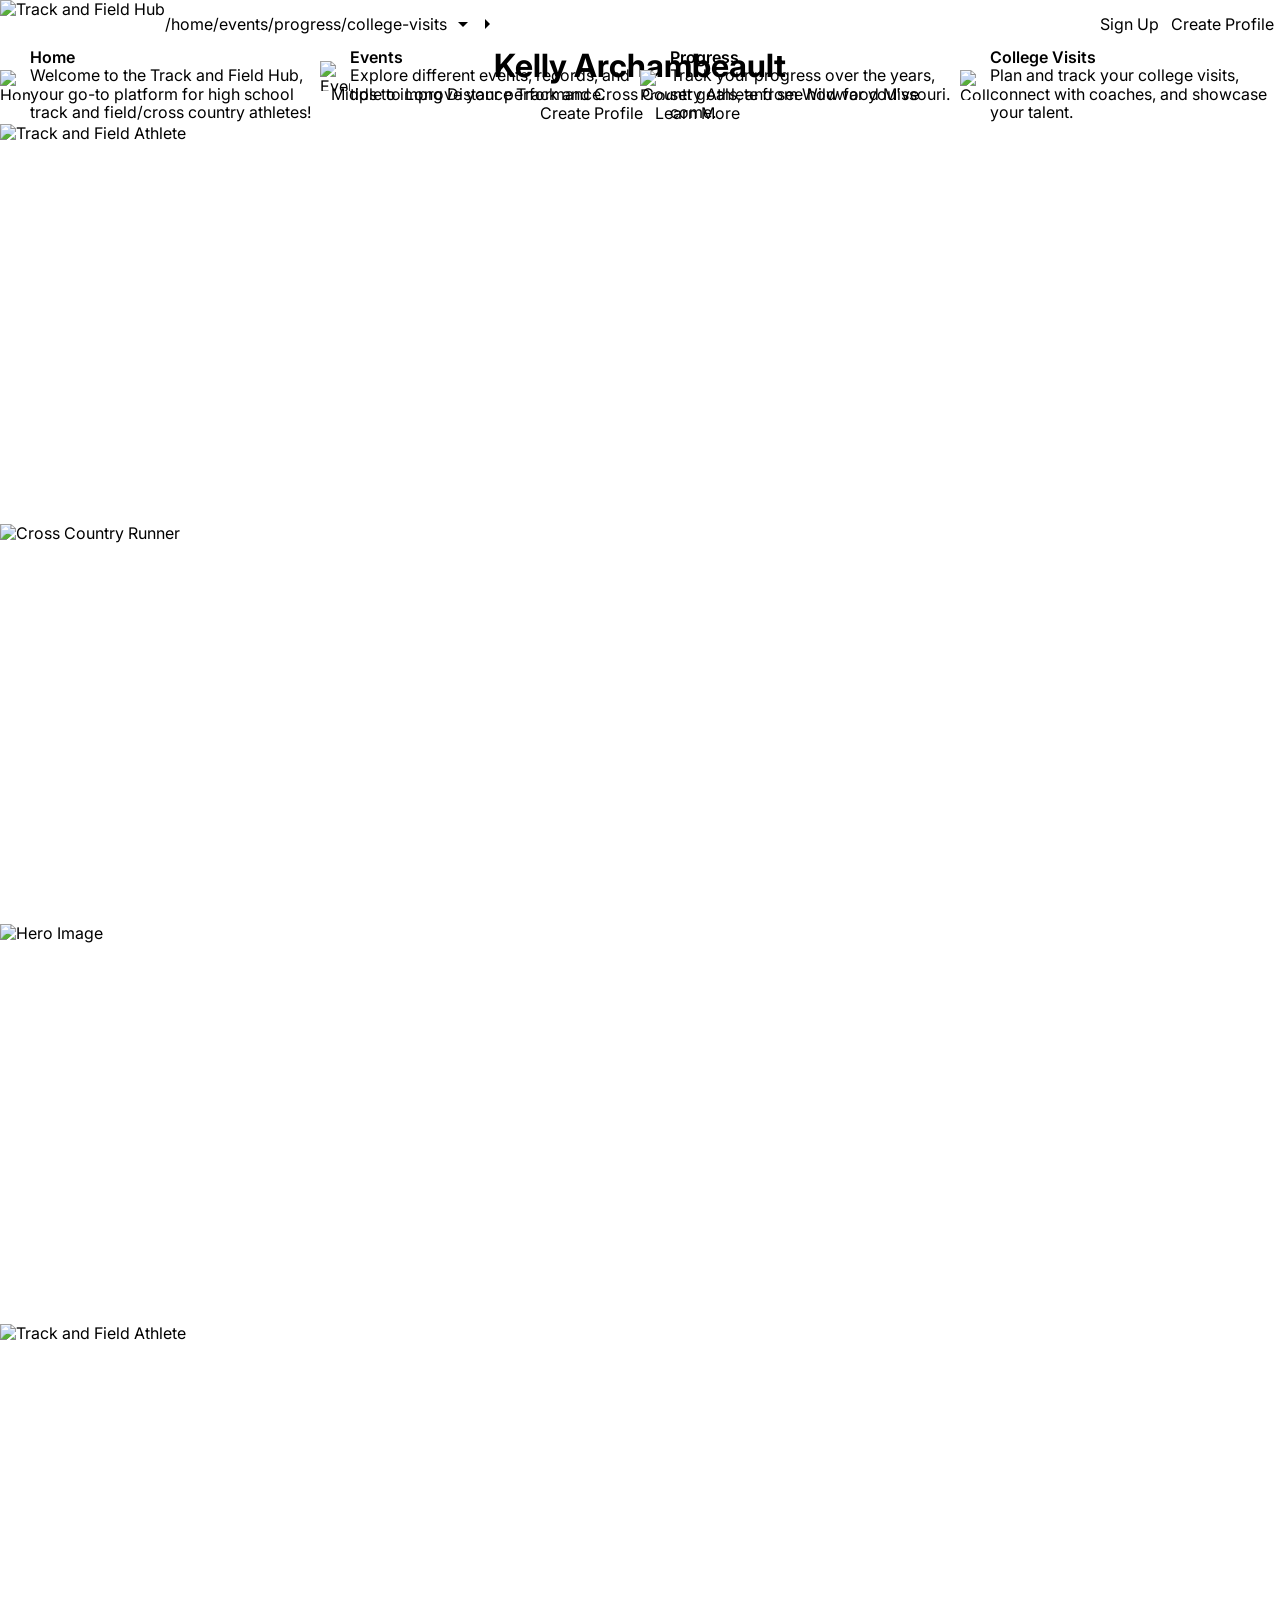
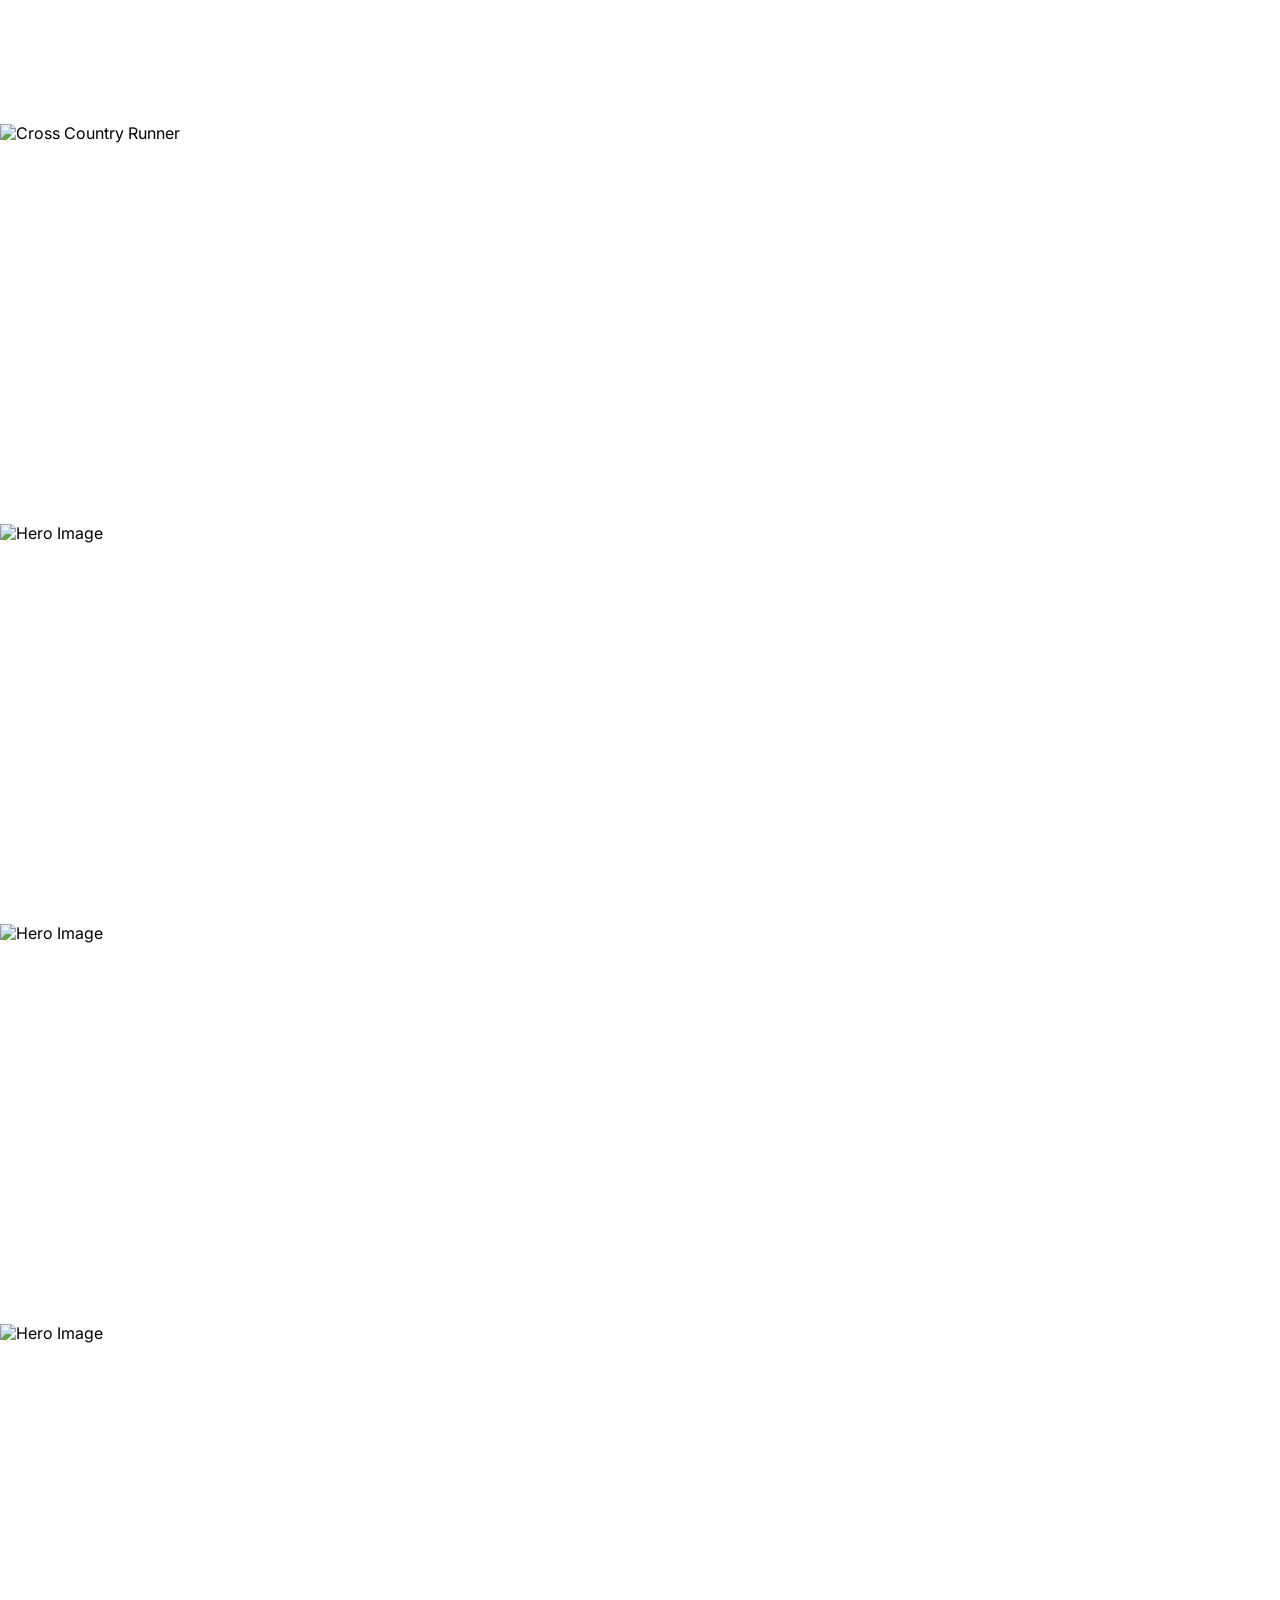
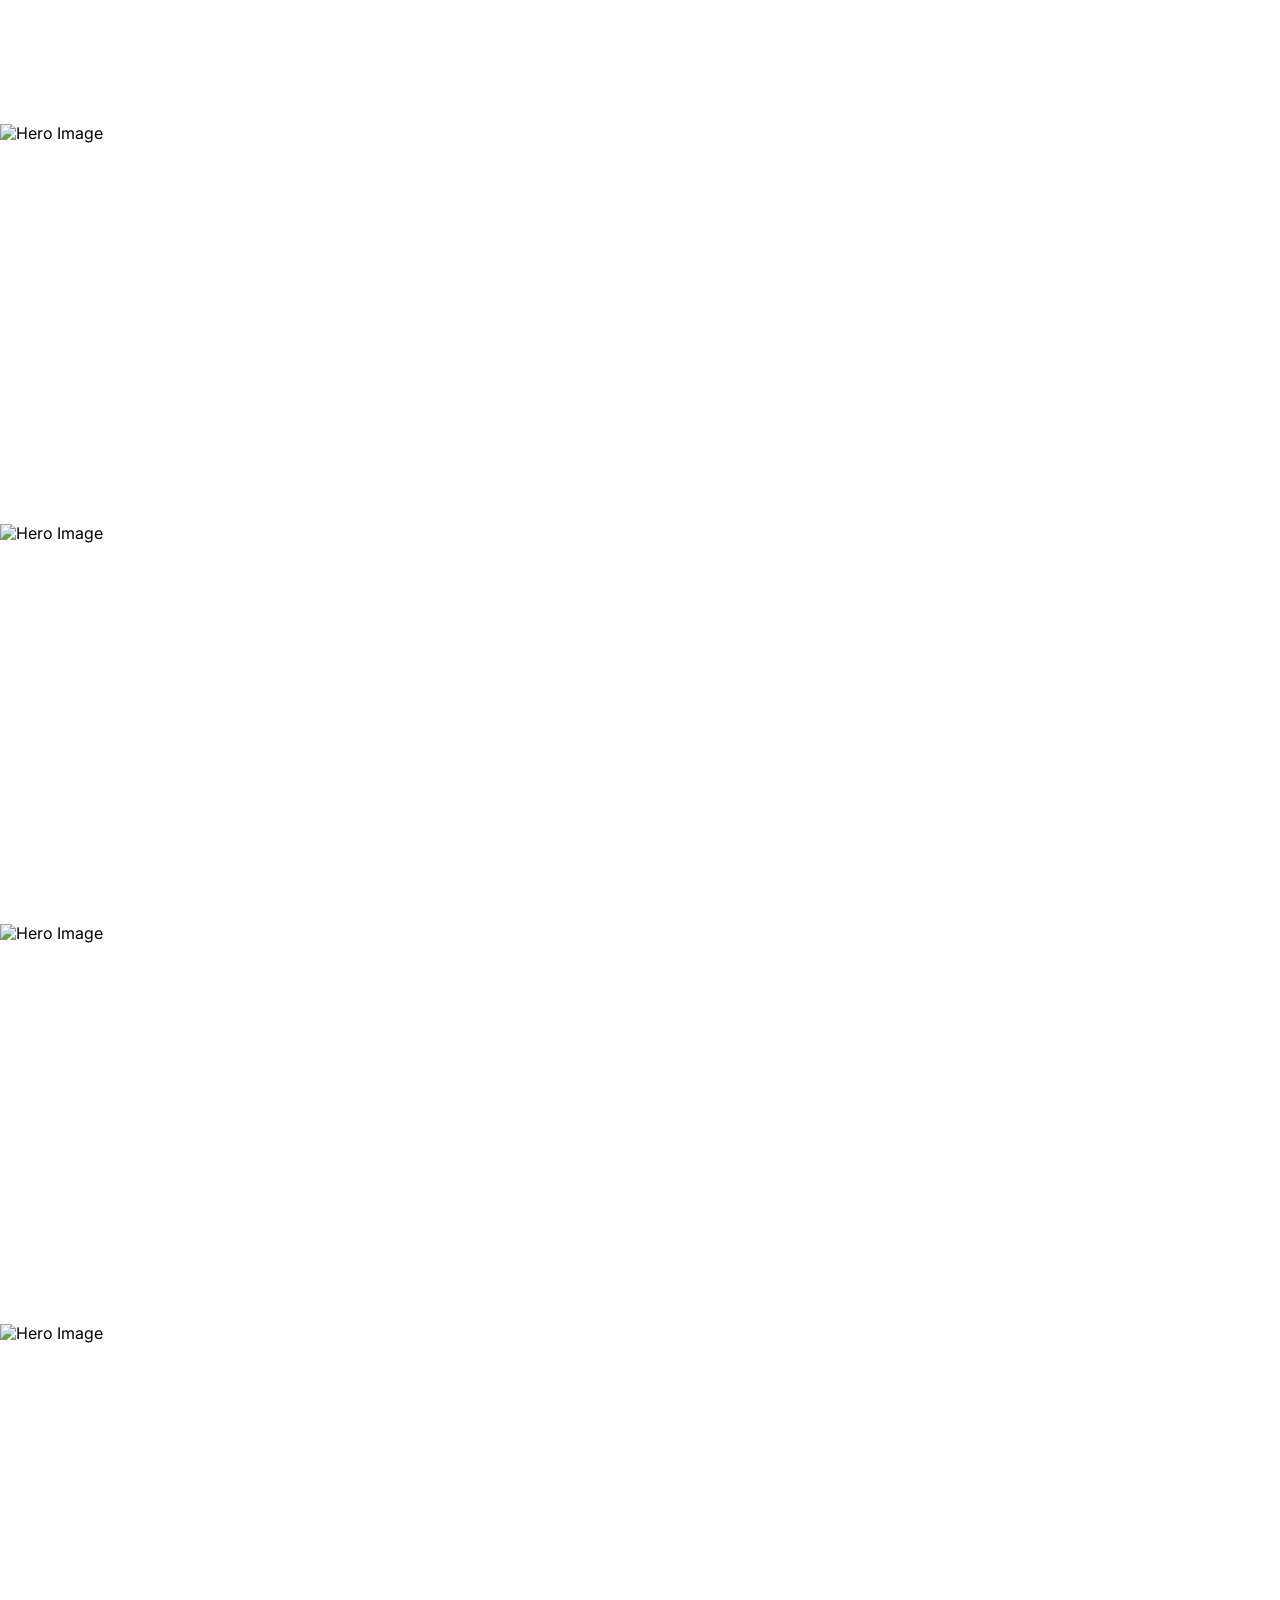
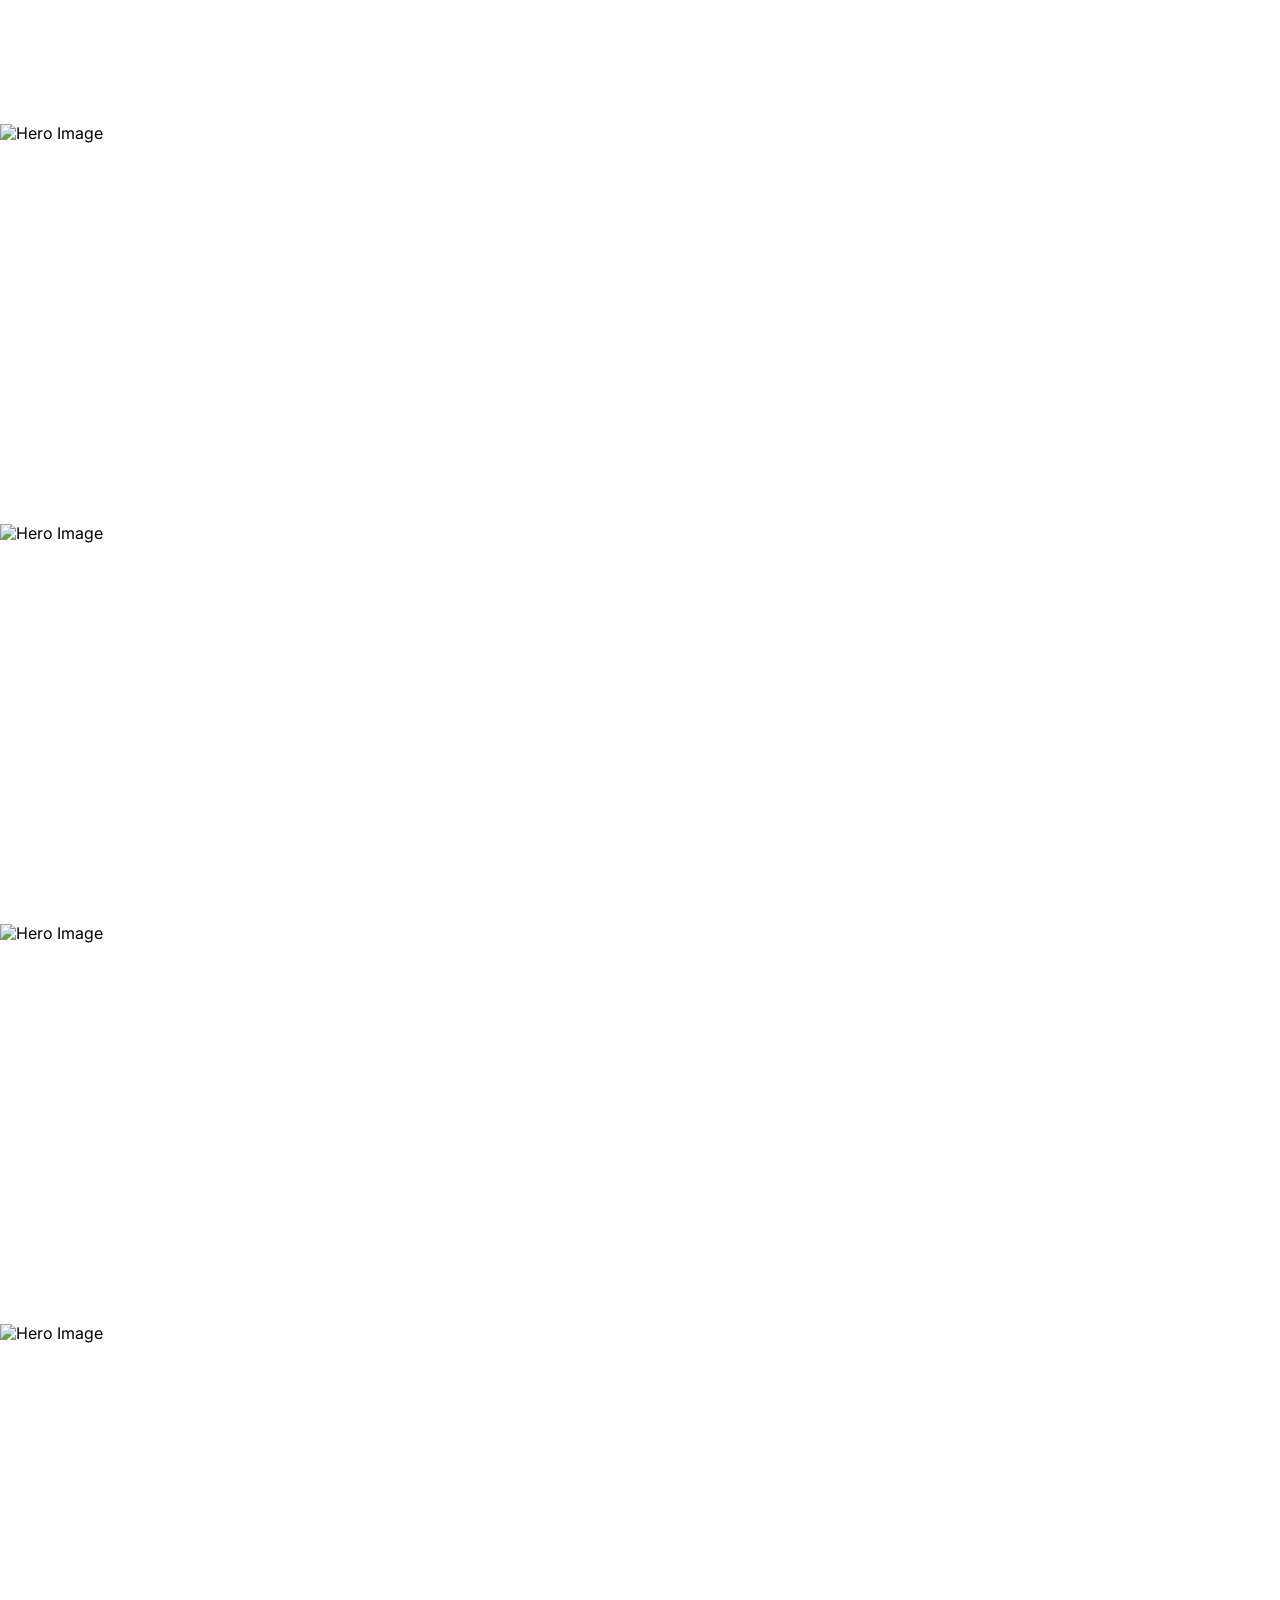
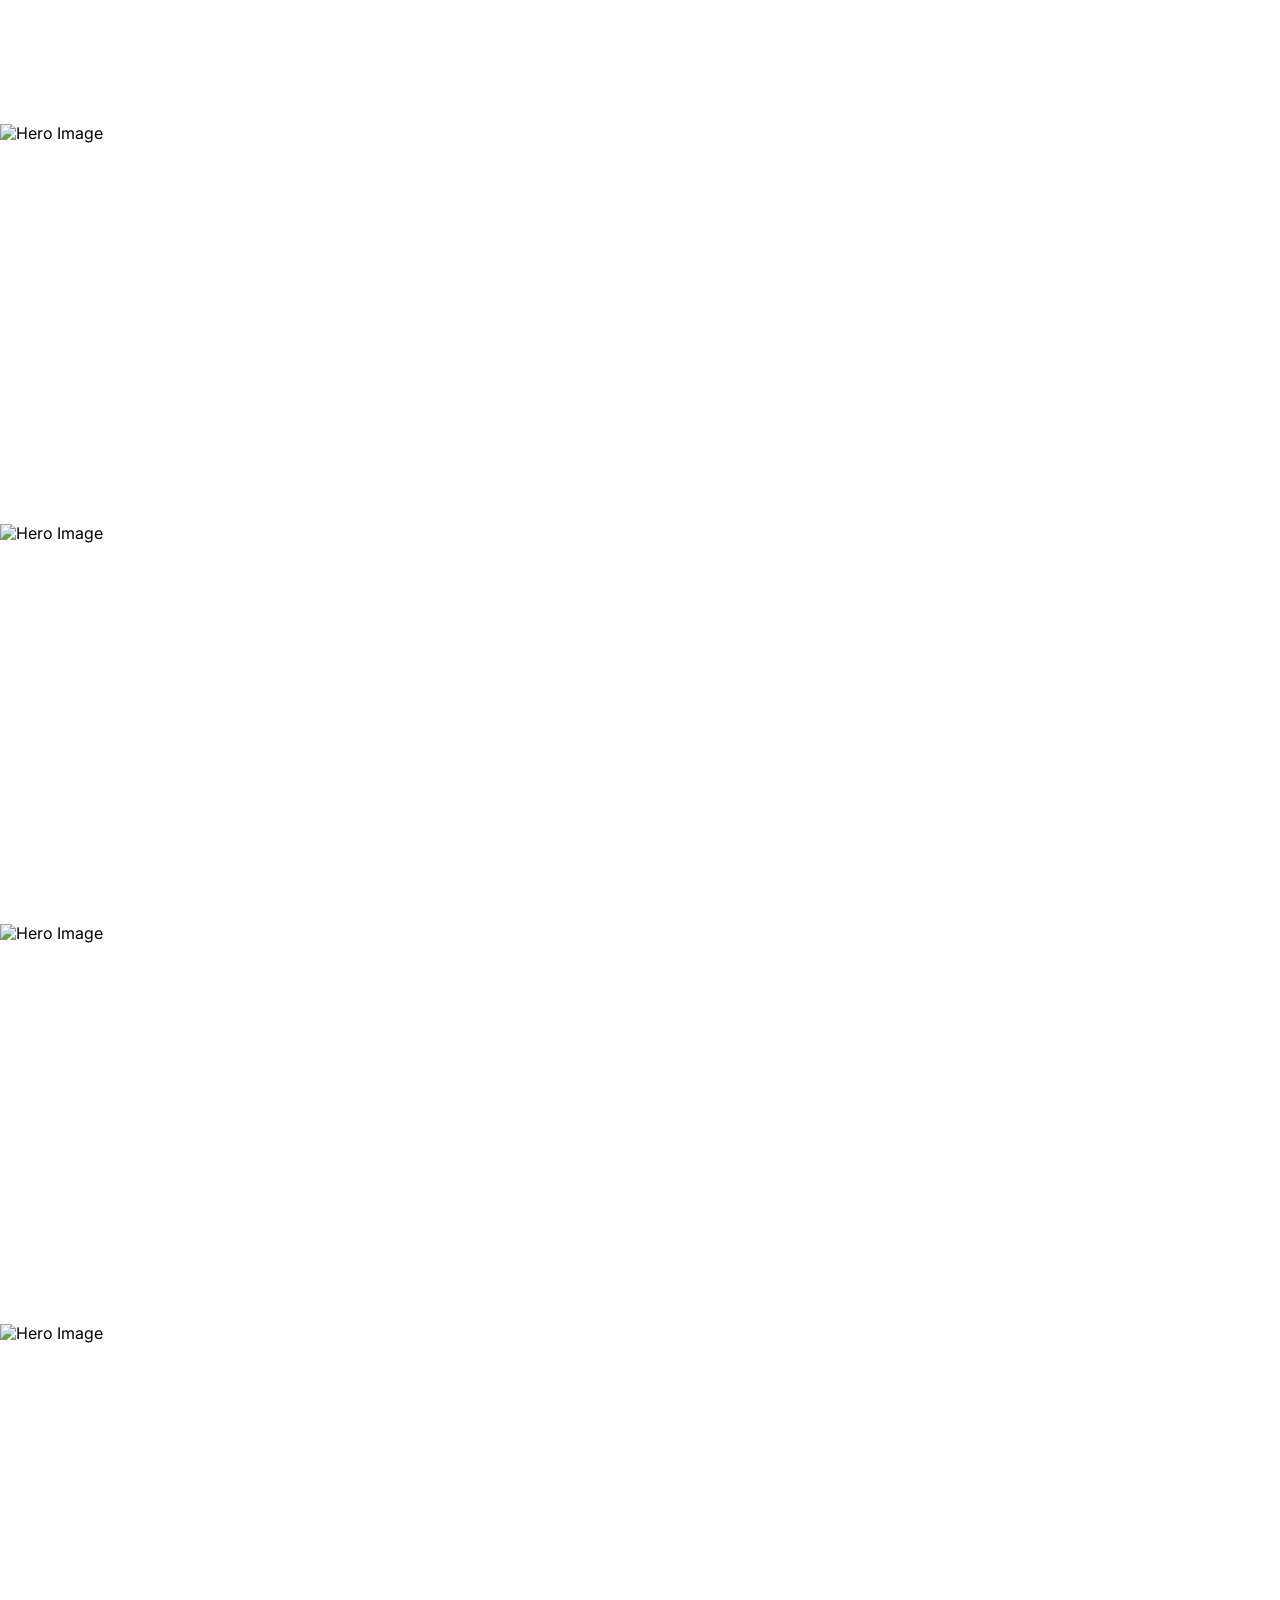
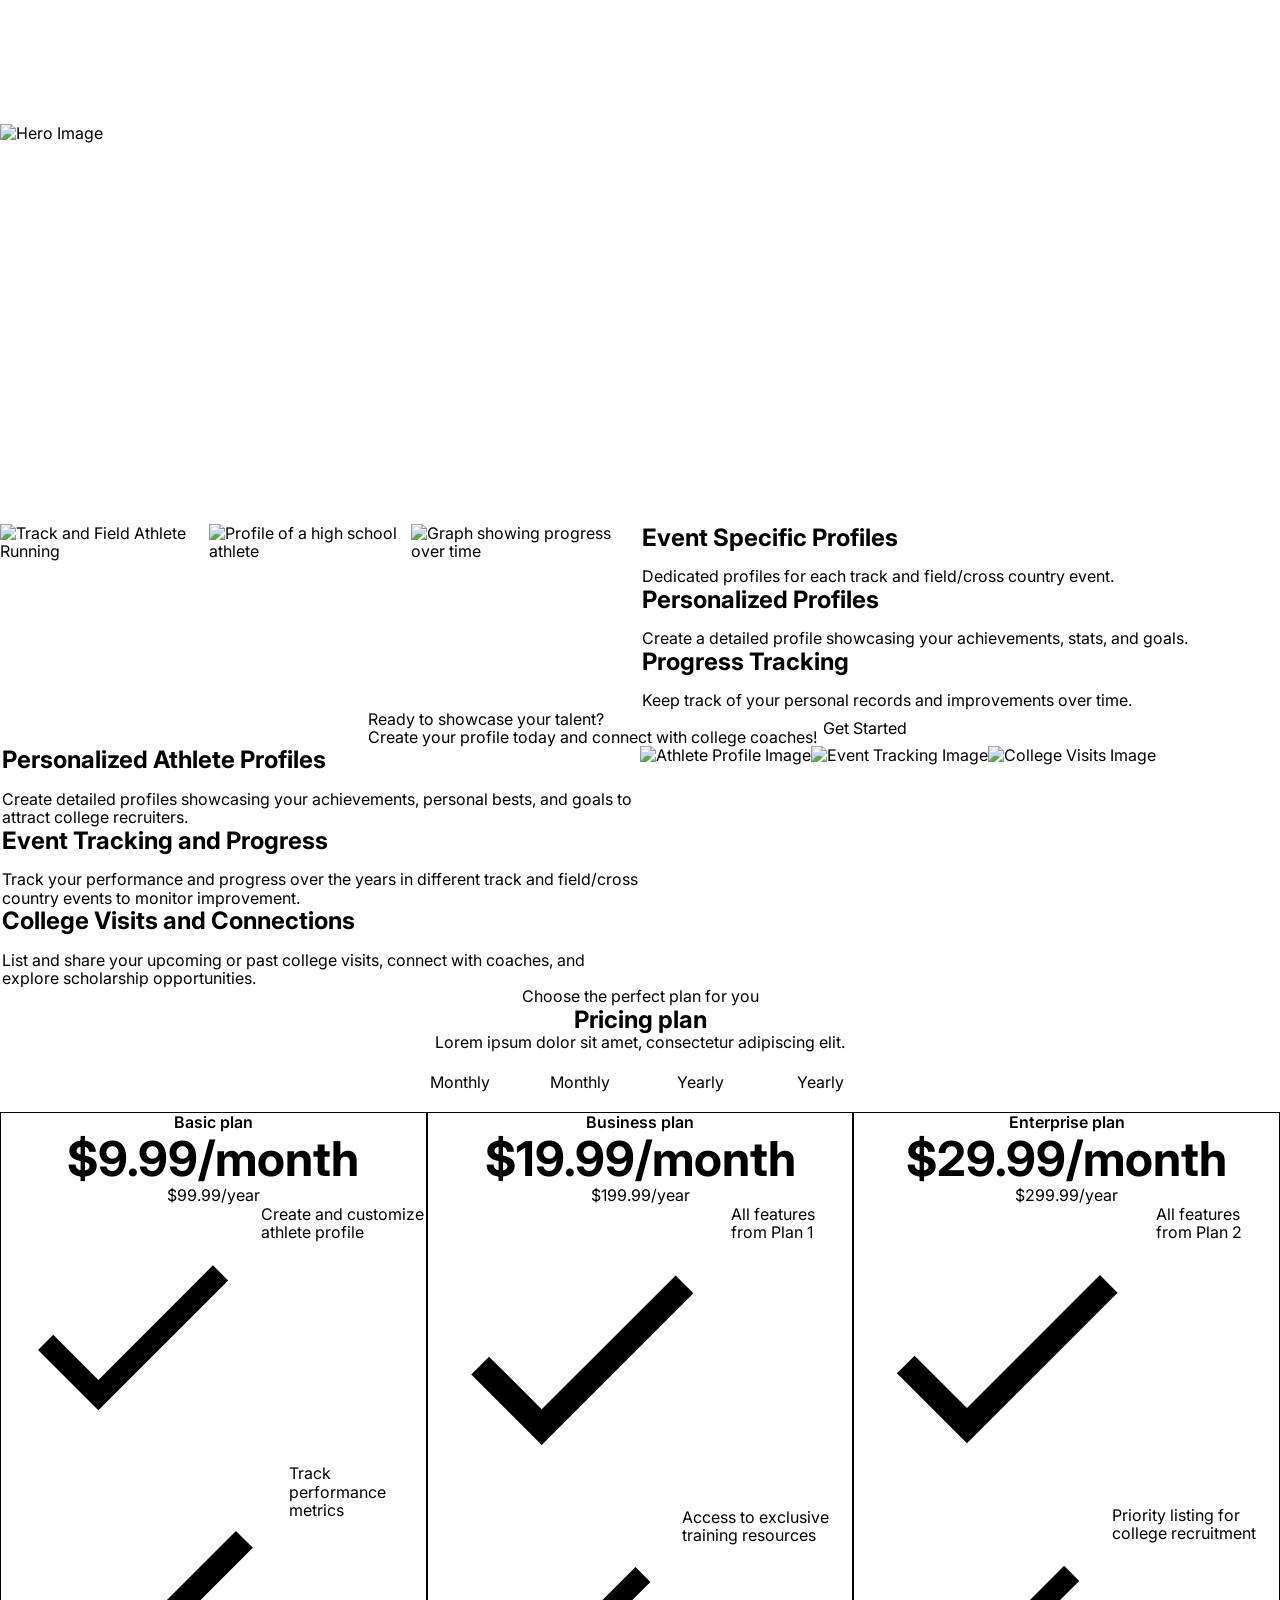
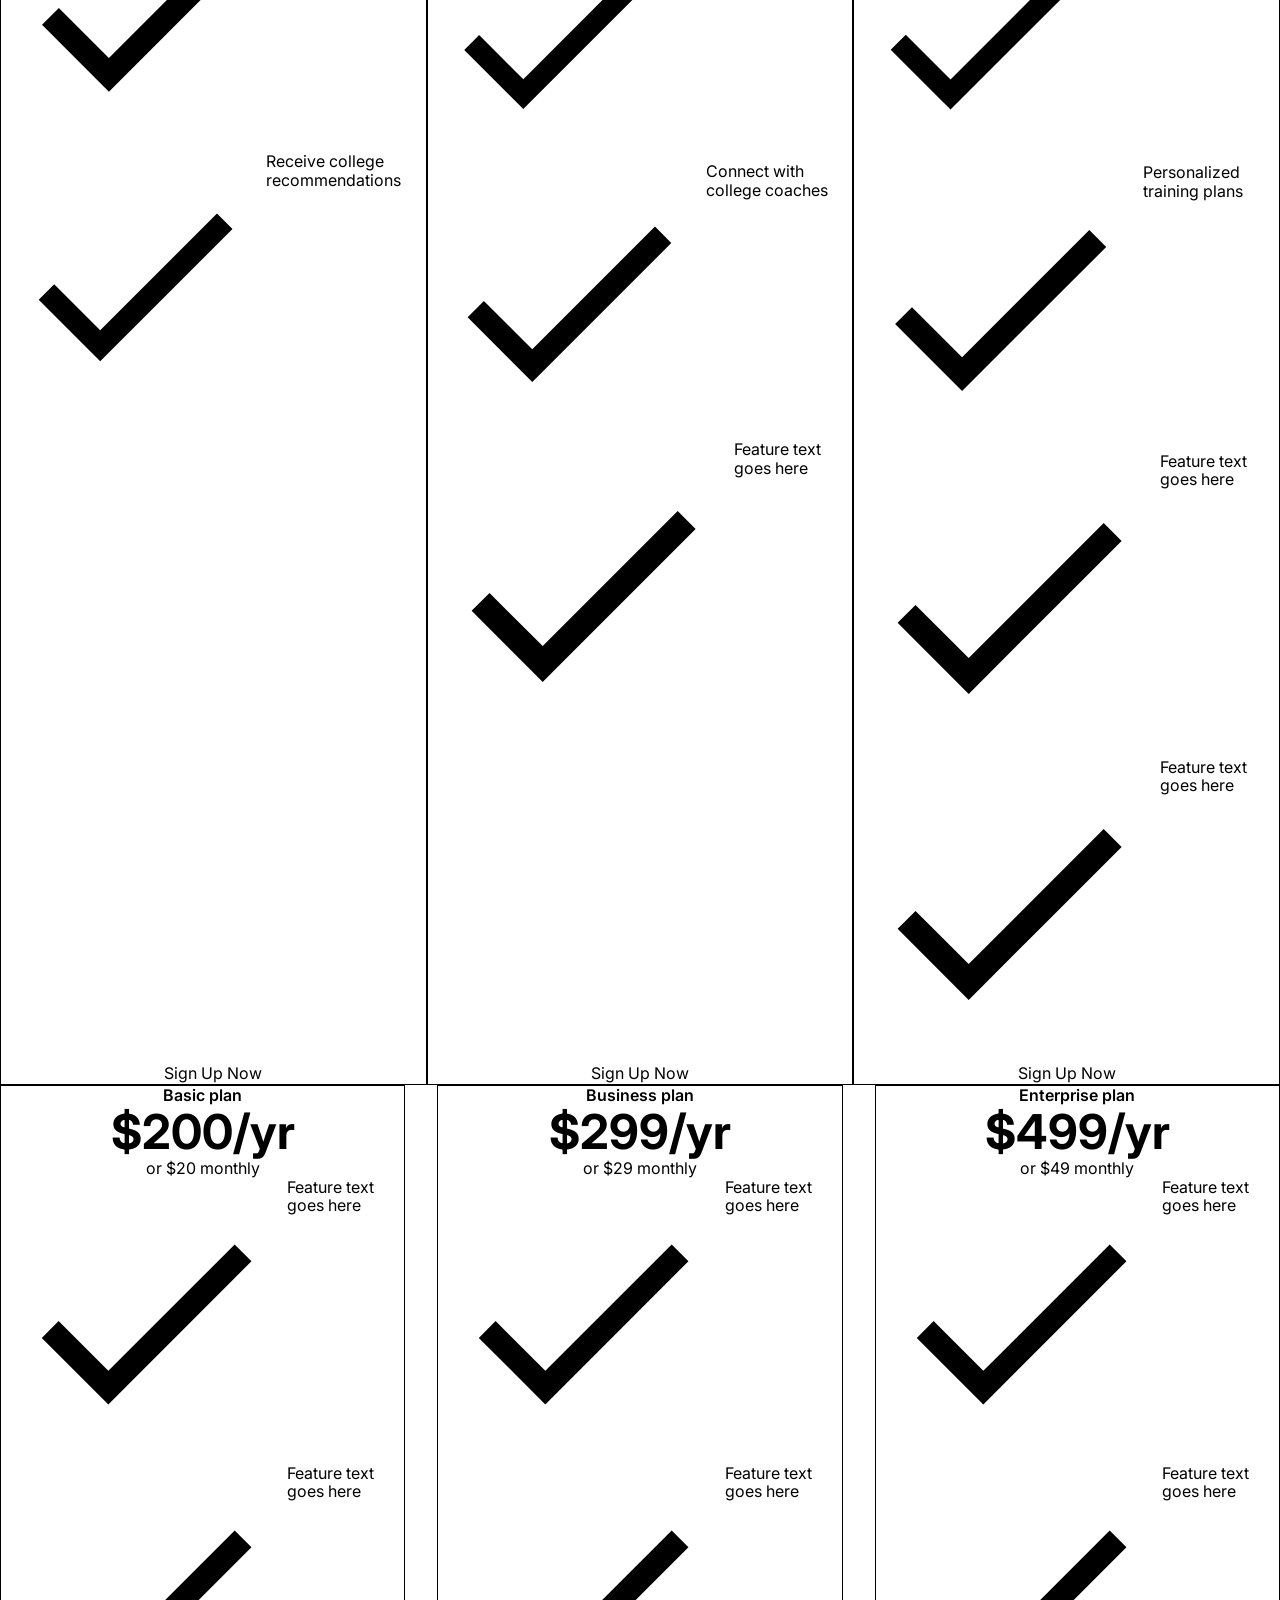
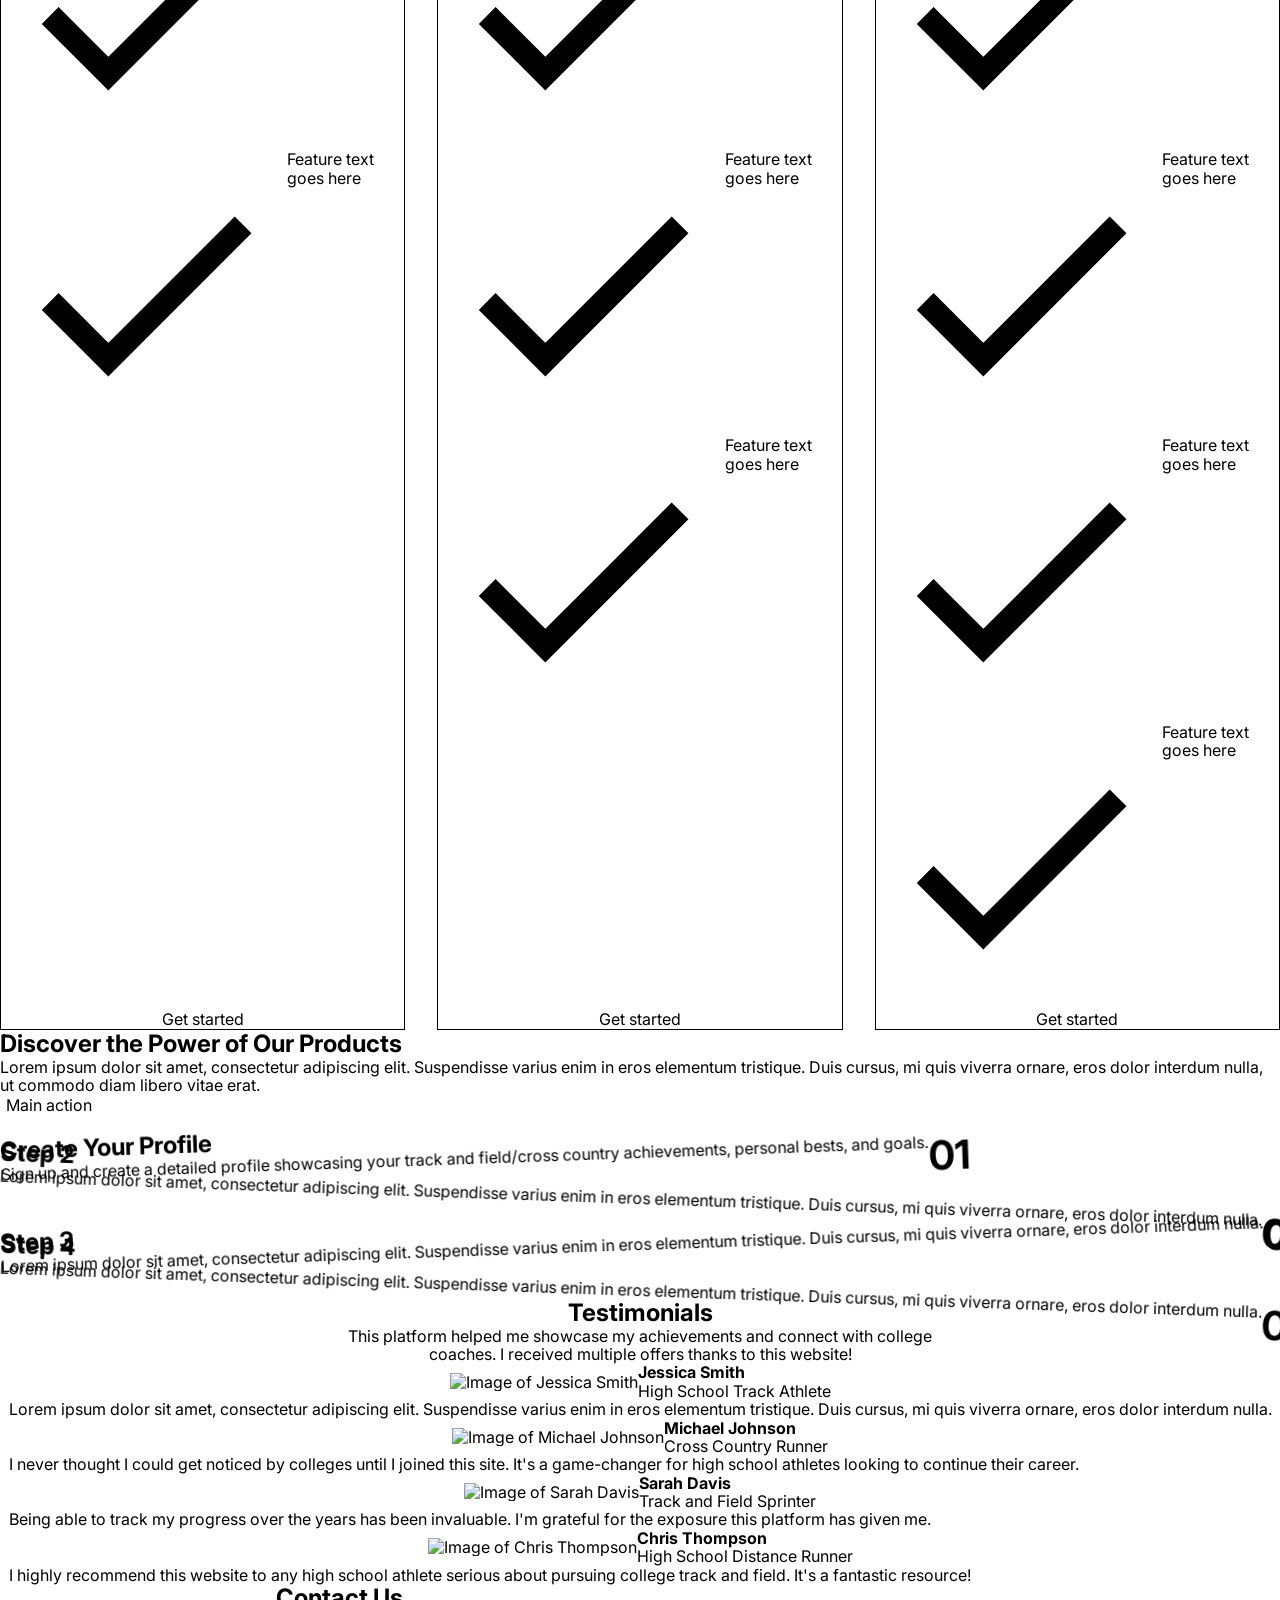
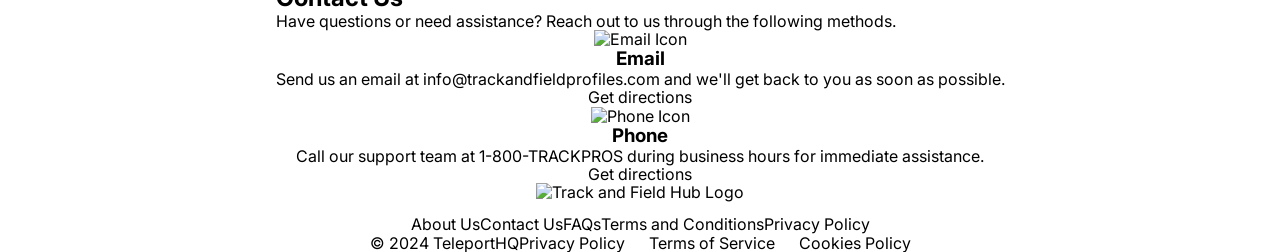
==== index.html @ 09ae26bc "Commit from TeleportHQ" ====
<!DOCTYPE html>
<html lang="en">
  <head>
    <title>family-website-kelly</title>
    <meta property="og:title" content="family-website-kelly" />
    <meta name="viewport" content="width=device-width, initial-scale=1.0" />
    <meta charset="utf-8" />
    <meta property="twitter:card" content="summary_large_image" />

    <style data-tag="reset-style-sheet">
      html {  line-height: 1.15;}body {  margin: 0;}* {  box-sizing: border-box;  border-width: 0;  border-style: solid;  -webkit-font-smoothing: antialiased;}p,li,ul,pre,div,h1,h2,h3,h4,h5,h6,figure,blockquote,figcaption {  margin: 0;  padding: 0;}button {  background-color: transparent;}button,input,optgroup,select,textarea {  font-family: inherit;  font-size: 100%;  line-height: 1.15;  margin: 0;}button,select {  text-transform: none;}button,[type="button"],[type="reset"],[type="submit"] {  -webkit-appearance: button;  color: inherit;}button::-moz-focus-inner,[type="button"]::-moz-focus-inner,[type="reset"]::-moz-focus-inner,[type="submit"]::-moz-focus-inner {  border-style: none;  padding: 0;}button:-moz-focus,[type="button"]:-moz-focus,[type="reset"]:-moz-focus,[type="submit"]:-moz-focus {  outline: 1px dotted ButtonText;}a {  color: inherit;  text-decoration: inherit;}input {  padding: 2px 4px;}img {  display: block;}details {  display: block;  margin: 0;  padding: 0;}summary::-webkit-details-marker {  display: none;}[data-thq="accordion"] [data-thq="accordion-content"] {  max-height: 0;  overflow: hidden;  transition: max-height 0.3s ease-in-out;  padding: 0;}[data-thq="accordion"] details[data-thq="accordion-trigger"][open] + [data-thq="accordion-content"] {  max-height: 1000vh;}details[data-thq="accordion-trigger"][open] summary [data-thq="accordion-icon"] {  transform: rotate(180deg);}html { scroll-behavior: smooth  }
    </style>
    <style data-tag="default-style-sheet">
      html {
        font-family: Inter;
        font-size: 16px;
      }

      body {
        font-weight: 400;
        font-style:normal;
        text-decoration: none;
        text-transform: none;
        letter-spacing: normal;
        line-height: 1.15;
        color: var(--dl-color-theme-neutral-dark);
        background: var(--dl-color-theme-neutral-light);

        fill: var(--dl-color-theme-neutral-dark);
      }
    </style>
    <link
      rel="stylesheet"
      href="https://unpkg.com/animate.css@4.1.1/animate.css"
    />
    <link
      rel="stylesheet"
      href="https://fonts.googleapis.com/css2?family=Noto+Sans:ital,wght@0,100;0,200;0,300;0,400;0,500;0,600;0,700;0,800;0,900;1,100;1,200;1,300;1,400;1,500;1,600;1,700;1,800;1,900&amp;display=swap"
      data-tag="font"
    />
    <link
      rel="stylesheet"
      href="https://fonts.googleapis.com/css2?family=Inter:ital,wght@0,100;0,200;0,300;0,400;0,500;0,600;0,700;0,800;0,900;1,100;1,200;1,300;1,400;1,500;1,600;1,700;1,800;1,900&amp;display=swap"
      data-tag="font"
    />
    <link
      rel="stylesheet"
      href="https://fonts.googleapis.com/css2?family=STIX+Two+Text:ital,wght@0,400;0,500;0,600;0,700;1,400;1,500;1,600;1,700&amp;display=swap"
      data-tag="font"
    />
    <link
      rel="stylesheet"
      href="https://unpkg.com/@teleporthq/teleport-custom-scripts/dist/style.css"
    />
  </head>
  <body>
    <link rel="stylesheet" href="./style.css" />
    <div>
      <link href="./index.css" rel="stylesheet" />

      <div class="home-container">
        <navbar8-wrapper class="navbar8-wrapper">
          <!--Navbar8 component-->
          <header class="navbar8-container1">
            <header data-thq="thq-navbar" class="navbar8-navbar-interactive">
              <img
                alt="Track and Field Hub"
                src="https://aheioqhobo.cloudimg.io/v7/_playground-bucket-v2.teleporthq.io_/84ec08e8-34e9-42c7-9445-d2806d156403/fac575ac-7a41-484f-b7ac-875042de11f8?org_if_sml=1&amp;force_format=original"
                class="navbar8-image1"
              />
              <div data-thq="thq-navbar-nav" class="navbar8-desktop-menu">
                <nav class="navbar8-links1">
                  <a
                    href="https://www.teleporthq.io"
                    class="navbar8-link11 thq-link thq-body-small"
                  >
                    <fragment class="home-fragment100">
                      <span class="home-text100">/home</span>
                    </fragment>
                  </a>
                  <a
                    href="https://www.teleporthq.io"
                    class="thq-link thq-body-small"
                  >
                    <fragment class="home-fragment101">
                      <span class="home-text101">/events</span>
                    </fragment>
                  </a>
                  <a
                    href="https://www.teleporthq.io"
                    target="_blank"
                    rel="noreferrer noopener"
                    class="navbar8-link31 thq-link thq-body-small"
                  >
                    <fragment class="home-fragment102">
                      <span class="home-text102">/progress</span>
                    </fragment>
                  </a>
                  <div class="navbar8-link4-dropdown-trigger">
                    <span class="thq-link thq-body-small">
                      <fragment class="home-fragment103">
                        <span class="home-text103">/college-visits</span>
                      </fragment>
                    </span>
                    <div class="navbar8-icon-container1">
                      <div class="navbar8-container2">
                        <svg viewBox="0 0 1024 1024" class="navbar8-icon10">
                          <path d="M298 426h428l-214 214z"></path>
                        </svg>
                      </div>
                      <div class="navbar8-container3">
                        <svg viewBox="0 0 1024 1024" class="navbar8-icon12">
                          <path d="M426 726v-428l214 214z"></path>
                        </svg>
                      </div>
                    </div>
                  </div>
                </nav>
                <div class="navbar8-buttons1">
                  <button
                    class="navbar8-action11 thq-button-filled thq-button-animated"
                  >
                    <span>
                      <fragment class="home-fragment108">
                        <span class="home-text108">Sign Up</span>
                      </fragment>
                    </span>
                  </button>
                  <button
                    class="navbar8-action21 thq-button-outline thq-button-animated"
                  >
                    <span>
                      <fragment class="home-fragment109">
                        <span class="home-text109">Create Profile</span>
                      </fragment>
                    </span>
                  </button>
                </div>
              </div>
              <div data-thq="thq-burger-menu" class="navbar8-burger-menu">
                <svg viewBox="0 0 1024 1024" class="navbar8-icon14">
                  <path
                    d="M128 554.667h768c23.552 0 42.667-19.115 42.667-42.667s-19.115-42.667-42.667-42.667h-768c-23.552 0-42.667 19.115-42.667 42.667s19.115 42.667 42.667 42.667zM128 298.667h768c23.552 0 42.667-19.115 42.667-42.667s-19.115-42.667-42.667-42.667h-768c-23.552 0-42.667 19.115-42.667 42.667s19.115 42.667 42.667 42.667zM128 810.667h768c23.552 0 42.667-19.115 42.667-42.667s-19.115-42.667-42.667-42.667h-768c-23.552 0-42.667 19.115-42.667 42.667s19.115 42.667 42.667 42.667z"
                  ></path>
                </svg>
              </div>
              <div data-thq="thq-mobile-menu" class="navbar8-mobile-menu">
                <div class="navbar8-nav">
                  <div class="navbar8-top">
                    <img
                      alt="Track and Field Hub"
                      src="https://aheioqhobo.cloudimg.io/v7/_playground-bucket-v2.teleporthq.io_/84ec08e8-34e9-42c7-9445-d2806d156403/fac575ac-7a41-484f-b7ac-875042de11f8?org_if_sml=1&amp;force_format=original"
                      class="navbar8-logo"
                    />
                    <div data-thq="thq-close-menu" class="navbar8-close-menu">
                      <svg viewBox="0 0 1024 1024" class="navbar8-icon16">
                        <path
                          d="M810 274l-238 238 238 238-60 60-238-238-238 238-60-60 238-238-238-238 60-60 238 238 238-238z"
                        ></path>
                      </svg>
                    </div>
                  </div>
                  <nav class="navbar8-links2">
                    <a
                      href="https://www.teleporthq.io"
                      class="navbar8-link12 thq-link thq-body-small"
                    >
                      <fragment class="home-fragment100">
                        <span class="home-text100">/home</span>
                      </fragment>
                    </a>
                    <a
                      href="https://www.teleporthq.io"
                      class="thq-link thq-body-small"
                    >
                      <fragment class="home-fragment101">
                        <span class="home-text101">/events</span>
                      </fragment>
                    </a>
                    <a
                      href="https://www.teleporthq.io"
                      class="navbar8-link32 thq-link thq-body-small"
                    >
                      <fragment class="home-fragment102">
                        <span class="home-text102">/progress</span>
                      </fragment>
                    </a>
                    <div class="navbar8-link4-accordion">
                      <div class="navbar8-trigger">
                        <span class="thq-link thq-body-small">
                          <fragment class="home-fragment103">
                            <span class="home-text103">/college-visits</span>
                          </fragment>
                        </span>
                        <div class="navbar8-icon-container2">
                          <div class="navbar8-container4">
                            <svg viewBox="0 0 1024 1024" class="navbar8-icon18">
                              <path d="M298 426h428l-214 214z"></path>
                            </svg>
                          </div>
                          <div class="navbar8-container5">
                            <svg viewBox="0 0 1024 1024" class="navbar8-icon20">
                              <path d="M426 726v-428l214 214z"></path>
                            </svg>
                          </div>
                        </div>
                      </div>
                      <div class="navbar8-container6">
                        <a href="https://www.teleporthq.io">
                          <div class="navbar8-menu-item1">
                            <img
                              alt="Home Image"
                              src="https://images.unsplash.com/photo-1622523025365-a5e10f5e0f69?crop=entropy&amp;cs=tinysrgb&amp;fit=max&amp;fm=jpg&amp;ixid=M3w5MTMyMXwwfDF8cmFuZG9tfHx8fHx8fHx8MTc1MTM4MTU4Mnw&amp;ixlib=rb-4.1.0&amp;q=80&amp;w=1080"
                              class="navbar8-page1-image1"
                            />
                            <div class="navbar8-content1">
                              <span class="navbar8-page11 thq-body-large">
                                <fragment class="home-fragment104">
                                  <span class="home-text104">Home</span>
                                </fragment>
                              </span>
                              <span class="thq-body-small">
                                <fragment class="home-fragment110">
                                  <span class="home-text110">
                                    Welcome to the Track and Field Hub, your
                                    go-to platform for high school track and
                                    field/cross country athletes!
                                  </span>
                                </fragment>
                              </span>
                            </div>
                          </div>
                        </a>
                        <a href="https://www.teleporthq.io">
                          <div class="navbar8-menu-item2">
                            <img
                              alt="Events Image"
                              src="https://images.unsplash.com/photo-1714855177017-7de9f3fd0b1e?crop=entropy&amp;cs=tinysrgb&amp;fit=max&amp;fm=jpg&amp;ixid=M3w5MTMyMXwwfDF8cmFuZG9tfHx8fHx8fHx8MTc1MTM4MTU4Mnw&amp;ixlib=rb-4.1.0&amp;q=80&amp;w=1080"
                              class="navbar8-page2-image1"
                            />
                            <div class="navbar8-content2">
                              <span class="navbar8-page21 thq-body-large">
                                <fragment class="home-fragment105">
                                  <span class="home-text105">Events</span>
                                </fragment>
                              </span>
                              <span class="thq-body-small">
                                <fragment class="home-fragment111">
                                  <span class="home-text111">
                                    Explore different events, records, and tips
                                    to improve your performance.
                                  </span>
                                </fragment>
                              </span>
                            </div>
                          </div>
                        </a>
                        <a href="https://www.teleporthq.io">
                          <div class="navbar8-menu-item3">
                            <img
                              alt="Progress Image"
                              src="https://images.unsplash.com/photo-1703783123821-9da4319cbb34?crop=entropy&amp;cs=tinysrgb&amp;fit=max&amp;fm=jpg&amp;ixid=M3w5MTMyMXwwfDF8cmFuZG9tfHx8fHx8fHx8MTc1MTM4MTU4M3w&amp;ixlib=rb-4.1.0&amp;q=80&amp;w=1080"
                              class="navbar8-page3-image1"
                            />
                            <div class="navbar8-content3">
                              <span class="navbar8-page31 thq-body-large">
                                <fragment class="home-fragment106">
                                  <span class="home-text106">Progress</span>
                                </fragment>
                              </span>
                              <span class="thq-body-small">
                                <fragment class="home-fragment112">
                                  <span class="home-text112">
                                    Track your progress over the years, set
                                    goals, and see how far you've come.
                                  </span>
                                </fragment>
                              </span>
                            </div>
                          </div>
                        </a>
                        <a href="https://www.teleporthq.io">
                          <div class="navbar8-menu-item4">
                            <img
                              alt="College Visits Image"
                              src="https://images.unsplash.com/photo-1671036154439-b3060f66b89e?crop=entropy&amp;cs=tinysrgb&amp;fit=max&amp;fm=jpg&amp;ixid=M3w5MTMyMXwwfDF8cmFuZG9tfHx8fHx8fHx8MTc1MTM4MTU4Mnw&amp;ixlib=rb-4.1.0&amp;q=80&amp;w=1080"
                              class="navbar8-page4-image1"
                            />
                            <div class="navbar8-content4">
                              <span class="navbar8-page41 thq-body-large">
                                <fragment class="home-fragment107">
                                  <span class="home-text107">
                                    College Visits
                                  </span>
                                </fragment>
                              </span>
                              <span class="thq-body-small">
                                <fragment class="home-fragment113">
                                  <span class="home-text113">
                                    Plan and track your college visits, connect
                                    with coaches, and showcase your talent.
                                  </span>
                                </fragment>
                              </span>
                            </div>
                          </div>
                        </a>
                      </div>
                    </div>
                  </nav>
                  <div class="navbar8-buttons2">
                    <button class="thq-button-filled">
                      <span>
                        <fragment class="home-fragment108">
                          <span class="home-text108">Sign Up</span>
                        </fragment>
                      </span>
                    </button>
                    <button class="thq-button-outline">
                      <span>
                        <fragment class="home-fragment109">
                          <span class="home-text109">Create Profile</span>
                        </fragment>
                      </span>
                    </button>
                  </div>
                </div>
                <div class="navbar8-icon-group">
                  <svg
                    viewBox="0 0 950.8571428571428 1024"
                    class="thq-icon-x-small"
                  >
                    <path
                      d="M925.714 233.143c-25.143 36.571-56.571 69.143-92.571 95.429 0.571 8 0.571 16 0.571 24 0 244-185.714 525.143-525.143 525.143-104.571 0-201.714-30.286-283.429-82.857 14.857 1.714 29.143 2.286 44.571 2.286 86.286 0 165.714-29.143 229.143-78.857-81.143-1.714-149.143-54.857-172.571-128 11.429 1.714 22.857 2.857 34.857 2.857 16.571 0 33.143-2.286 48.571-6.286-84.571-17.143-148-91.429-148-181.143v-2.286c24.571 13.714 53.143 22.286 83.429 23.429-49.714-33.143-82.286-89.714-82.286-153.714 0-34.286 9.143-65.714 25.143-93.143 90.857 112 227.429 185.143 380.571 193.143-2.857-13.714-4.571-28-4.571-42.286 0-101.714 82.286-184.571 184.571-184.571 53.143 0 101.143 22.286 134.857 58.286 41.714-8 81.714-23.429 117.143-44.571-13.714 42.857-42.857 78.857-81.143 101.714 37.143-4 73.143-14.286 106.286-28.571z"
                    ></path></svg
                  ><svg
                    viewBox="0 0 877.7142857142857 1024"
                    class="thq-icon-x-small"
                  >
                    <path
                      d="M585.143 512c0-80.571-65.714-146.286-146.286-146.286s-146.286 65.714-146.286 146.286 65.714 146.286 146.286 146.286 146.286-65.714 146.286-146.286zM664 512c0 124.571-100.571 225.143-225.143 225.143s-225.143-100.571-225.143-225.143 100.571-225.143 225.143-225.143 225.143 100.571 225.143 225.143zM725.714 277.714c0 29.143-23.429 52.571-52.571 52.571s-52.571-23.429-52.571-52.571 23.429-52.571 52.571-52.571 52.571 23.429 52.571 52.571zM438.857 152c-64 0-201.143-5.143-258.857 17.714-20 8-34.857 17.714-50.286 33.143s-25.143 30.286-33.143 50.286c-22.857 57.714-17.714 194.857-17.714 258.857s-5.143 201.143 17.714 258.857c8 20 17.714 34.857 33.143 50.286s30.286 25.143 50.286 33.143c57.714 22.857 194.857 17.714 258.857 17.714s201.143 5.143 258.857-17.714c20-8 34.857-17.714 50.286-33.143s25.143-30.286 33.143-50.286c22.857-57.714 17.714-194.857 17.714-258.857s5.143-201.143-17.714-258.857c-8-20-17.714-34.857-33.143-50.286s-30.286-25.143-50.286-33.143c-57.714-22.857-194.857-17.714-258.857-17.714zM877.714 512c0 60.571 0.571 120.571-2.857 181.143-3.429 70.286-19.429 132.571-70.857 184s-113.714 67.429-184 70.857c-60.571 3.429-120.571 2.857-181.143 2.857s-120.571 0.571-181.143-2.857c-70.286-3.429-132.571-19.429-184-70.857s-67.429-113.714-70.857-184c-3.429-60.571-2.857-120.571-2.857-181.143s-0.571-120.571 2.857-181.143c3.429-70.286 19.429-132.571 70.857-184s113.714-67.429 184-70.857c60.571-3.429 120.571-2.857 181.143-2.857s120.571-0.571 181.143 2.857c70.286 3.429 132.571 19.429 184 70.857s67.429 113.714 70.857 184c3.429 60.571 2.857 120.571 2.857 181.143z"
                    ></path></svg
                  ><svg
                    viewBox="0 0 602.2582857142856 1024"
                    class="thq-icon-small"
                  >
                    <path
                      d="M548 6.857v150.857h-89.714c-70.286 0-83.429 33.714-83.429 82.286v108h167.429l-22.286 169.143h-145.143v433.714h-174.857v-433.714h-145.714v-169.143h145.714v-124.571c0-144.571 88.571-223.429 217.714-223.429 61.714 0 114.857 4.571 130.286 6.857z"
                    ></path>
                  </svg>
                </div>
              </div>
              <div class="navbar8-container7 thq-box-shadow">
                <div class="navbar8-link5-menu-list">
                  <a href="https://www.teleporthq.io">
                    <div class="navbar8-menu-item5">
                      <img
                        alt="Home Image"
                        src="https://images.unsplash.com/photo-1622523025365-a5e10f5e0f69?crop=entropy&amp;cs=tinysrgb&amp;fit=max&amp;fm=jpg&amp;ixid=M3w5MTMyMXwwfDF8cmFuZG9tfHx8fHx8fHx8MTc1MTM4MTU4Mnw&amp;ixlib=rb-4.1.0&amp;q=80&amp;w=1080"
                        class="navbar8-page1-image2 thq-img-ratio-1-1"
                      />
                      <div class="navbar8-content5">
                        <span class="navbar8-page12 thq-body-large">
                          <fragment class="home-fragment104">
                            <span class="home-text104">Home</span>
                          </fragment>
                        </span>
                        <span class="thq-body-small">
                          <fragment class="home-fragment110">
                            <span class="home-text110">
                              Welcome to the Track and Field Hub, your go-to
                              platform for high school track and field/cross
                              country athletes!
                            </span>
                          </fragment>
                        </span>
                      </div>
                    </div>
                  </a>
                  <a href="https://www.teleporthq.io">
                    <div class="navbar8-menu-item6">
                      <img
                        alt="Events Image"
                        src="https://images.unsplash.com/photo-1714855177017-7de9f3fd0b1e?crop=entropy&amp;cs=tinysrgb&amp;fit=max&amp;fm=jpg&amp;ixid=M3w5MTMyMXwwfDF8cmFuZG9tfHx8fHx8fHx8MTc1MTM4MTU4Mnw&amp;ixlib=rb-4.1.0&amp;q=80&amp;w=1080"
                        class="navbar8-page2-image2 thq-img-ratio-1-1"
                      />
                      <div class="navbar8-content6">
                        <span class="navbar8-page22 thq-body-large">
                          <fragment class="home-fragment105">
                            <span class="home-text105">Events</span>
                          </fragment>
                        </span>
                        <span class="thq-body-small">
                          <fragment class="home-fragment111">
                            <span class="home-text111">
                              Explore different events, records, and tips to
                              improve your performance.
                            </span>
                          </fragment>
                        </span>
                      </div>
                    </div>
                  </a>
                  <a href="https://www.teleporthq.io">
                    <div class="navbar8-menu-item7">
                      <img
                        alt="Progress Image"
                        src="https://images.unsplash.com/photo-1703783123821-9da4319cbb34?crop=entropy&amp;cs=tinysrgb&amp;fit=max&amp;fm=jpg&amp;ixid=M3w5MTMyMXwwfDF8cmFuZG9tfHx8fHx8fHx8MTc1MTM4MTU4M3w&amp;ixlib=rb-4.1.0&amp;q=80&amp;w=1080"
                        class="navbar8-page3-image2 thq-img-ratio-1-1"
                      />
                      <div class="navbar8-content7">
                        <span class="navbar8-page32 thq-body-large">
                          <fragment class="home-fragment106">
                            <span class="home-text106">Progress</span>
                          </fragment>
                        </span>
                        <span class="thq-body-small">
                          <fragment class="home-fragment112">
                            <span class="home-text112">
                              Track your progress over the years, set goals, and
                              see how far you've come.
                            </span>
                          </fragment>
                        </span>
                      </div>
                    </div>
                  </a>
                  <a href="https://www.teleporthq.io">
                    <div class="navbar8-menu-item8">
                      <img
                        alt="College Visits Image"
                        src="https://images.unsplash.com/photo-1671036154439-b3060f66b89e?crop=entropy&amp;cs=tinysrgb&amp;fit=max&amp;fm=jpg&amp;ixid=M3w5MTMyMXwwfDF8cmFuZG9tfHx8fHx8fHx8MTc1MTM4MTU4Mnw&amp;ixlib=rb-4.1.0&amp;q=80&amp;w=1080"
                        class="navbar8-page4-image2 thq-img-ratio-1-1"
                      />
                      <div class="navbar8-content8">
                        <span class="navbar8-page42 thq-body-large">
                          <fragment class="home-fragment107">
                            <span class="home-text107">College Visits</span>
                          </fragment>
                        </span>
                        <span class="thq-body-small">
                          <fragment class="home-fragment113">
                            <span class="home-text113">
                              Plan and track your college visits, connect with
                              coaches, and showcase your talent.
                            </span>
                          </fragment>
                        </span>
                      </div>
                    </div>
                  </a>
                </div>
              </div>
            </header>
            <div class="navbar8-container8"></div>
          </header>
        </navbar8-wrapper>
        <hero17-wrapper class="hero17-wrapper">
          <!--Hero17 component-->
          <div class="hero17-header78">
            <div
              class="hero17-column thq-section-padding thq-section-max-width"
            >
              <div class="hero17-content1">
                <h1 class="hero17-text1 thq-heading-1">
                  <fragment class="home-fragment117">
                    <span class="home-text117">Kelly Archambeault</span>
                  </fragment>
                </h1>
                <p class="hero17-text2 thq-body-large">
                  <fragment class="home-fragment116">
                    <span class="home-text116">
                      Middle to Long Distance Track and Cross Country Athlete
                      from Wildwood Missouri.
                    </span>
                  </fragment>
                </p>
              </div>
              <div class="hero17-actions">
                <button class="thq-button-filled hero17-button1">
                  <span class="thq-body-small">
                    <fragment class="home-fragment114">
                      <span class="home-text114">Create Profile</span>
                    </fragment>
                  </span>
                </button>
                <button class="thq-button-outline hero17-button2">
                  <span class="thq-body-small">
                    <fragment class="home-fragment115">
                      <span class="home-text115">Learn More</span>
                    </fragment>
                  </span>
                </button>
              </div>
            </div>
            <div class="hero17-content2">
              <div
                class="hero17-row-container1 thq-animated-group-container-horizontal thq-mask-image-horizontal"
              >
                <div class="thq-animated-group-horizontal">
                  <img
                    alt="Track and Field Athlete"
                    src="https://images.unsplash.com/photo-1667344816953-b2ab99aca52d?crop=entropy&amp;cs=tinysrgb&amp;fit=max&amp;fm=jpg&amp;ixid=M3w5MTMyMXwwfDF8cmFuZG9tfHx8fHx8fHx8MTc1MTM4MTU4NHw&amp;ixlib=rb-4.1.0&amp;q=80&amp;w=1080"
                    class="hero17-placeholder-image10 thq-img-scale thq-img-ratio-1-1"
                  />
                  <img
                    alt="Cross Country Runner"
                    src="https://images.unsplash.com/photo-1700196675448-bbe343a3ba2a?crop=entropy&amp;cs=tinysrgb&amp;fit=max&amp;fm=jpg&amp;ixid=M3w5MTMyMXwwfDF8cmFuZG9tfHx8fHx8fHx8MTc1MTM4MTU4Mnw&amp;ixlib=rb-4.1.0&amp;q=80&amp;w=1080"
                    class="hero17-placeholder-image11 thq-img-scale thq-img-ratio-1-1"
                  />
                  <img
                    alt="Hero Image"
                    src="https://images.unsplash.com/photo-1638148712355-9706e53593fb?crop=entropy&amp;cs=tinysrgb&amp;fit=max&amp;fm=jpg&amp;ixid=M3w5MTMyMXwwfDF8cmFuZG9tfHx8fHx8fHx8MTc1MTM4MTU4M3w&amp;ixlib=rb-4.1.0&amp;q=80&amp;w=1080"
                    class="hero17-placeholder-image12 thq-img-scale thq-img-ratio-1-1"
                  />
                </div>
                <div class="thq-animated-group-horizontal">
                  <img
                    alt="Track and Field Athlete"
                    src="https://images.unsplash.com/photo-1667344816953-b2ab99aca52d?crop=entropy&amp;cs=tinysrgb&amp;fit=max&amp;fm=jpg&amp;ixid=M3w5MTMyMXwwfDF8cmFuZG9tfHx8fHx8fHx8MTc1MTM4MTU4NHw&amp;ixlib=rb-4.1.0&amp;q=80&amp;w=1080"
                    class="hero17-placeholder-image13 thq-img-scale thq-img-ratio-1-1"
                  />
                  <img
                    alt="Cross Country Runner"
                    src="https://images.unsplash.com/photo-1700196675448-bbe343a3ba2a?crop=entropy&amp;cs=tinysrgb&amp;fit=max&amp;fm=jpg&amp;ixid=M3w5MTMyMXwwfDF8cmFuZG9tfHx8fHx8fHx8MTc1MTM4MTU4Mnw&amp;ixlib=rb-4.1.0&amp;q=80&amp;w=1080"
                    class="hero17-placeholder-image14 thq-img-scale thq-img-ratio-1-1"
                  />
                  <img
                    alt="Hero Image"
                    src="https://images.unsplash.com/photo-1542320308557-1d5932880e2b?crop=entropy&amp;cs=tinysrgb&amp;fit=max&amp;fm=jpg&amp;ixid=M3w5MTMyMXwwfDF8cmFuZG9tfHx8fHx8fHx8MTc1MTM4MTU4Mnw&amp;ixlib=rb-4.1.0&amp;q=80&amp;w=1080"
                    class="hero17-placeholder-image15 thq-img-scale thq-img-ratio-1-1"
                  />
                  <img
                    alt="Hero Image"
                    src="https://images.unsplash.com/photo-1610372073608-05b64a89a864?crop=entropy&amp;cs=tinysrgb&amp;fit=max&amp;fm=jpg&amp;ixid=M3w5MTMyMXwwfDF8cmFuZG9tfHx8fHx8fHx8MTc1MTM4MTU4NHw&amp;ixlib=rb-4.1.0&amp;q=80&amp;w=1080"
                    class="hero17-placeholder-image16 thq-img-scale thq-img-ratio-1-1"
                  />
                  <img
                    alt="Hero Image"
                    src="https://images.unsplash.com/photo-1698889670683-a40e1be44e46?crop=entropy&amp;cs=tinysrgb&amp;fit=max&amp;fm=jpg&amp;ixid=M3w5MTMyMXwwfDF8cmFuZG9tfHx8fHx8fHx8MTc1MTM4MTU4NHw&amp;ixlib=rb-4.1.0&amp;q=80&amp;w=1080"
                    class="hero17-placeholder-image17 thq-img-scale thq-img-ratio-1-1"
                  />
                  <img
                    alt="Hero Image"
                    src="https://images.unsplash.com/photo-1534312527009-56c7016453e6?ixid=M3w5MTMyMXwwfDF8c2VhcmNofDIxfHxhYnN0cmFjdHxlbnwwfHx8fDE3MTA4NzA5MzB8MA&amp;ixlib=rb-4.0.3&amp;w=1500"
                    class="hero17-placeholder-image18 thq-img-scale thq-img-ratio-1-1"
                  />
                </div>
              </div>
              <div
                class="hero17-row-container2 thq-animated-group-container-horizontal thq-mask-image-horizontal"
              >
                <div class="thq-animated-group-horizontal-reverse">
                  <img
                    alt="Hero Image"
                    src="https://images.unsplash.com/photo-1656383984530-cab5967a5bbb?crop=entropy&amp;cs=tinysrgb&amp;fit=max&amp;fm=jpg&amp;ixid=M3w5MTMyMXwwfDF8cmFuZG9tfHx8fHx8fHx8MTc1MTM4MTU4M3w&amp;ixlib=rb-4.1.0&amp;q=80&amp;w=1080"
                    class="hero17-placeholder-image19 thq-img-scale thq-img-ratio-1-1"
                  />
                  <img
                    alt="Hero Image"
                    src="https://images.unsplash.com/photo-1716041034380-897a6a3d1074?crop=entropy&amp;cs=tinysrgb&amp;fit=max&amp;fm=jpg&amp;ixid=M3w5MTMyMXwwfDF8cmFuZG9tfHx8fHx8fHx8MTc1MTM4MTU4NHw&amp;ixlib=rb-4.1.0&amp;q=80&amp;w=1080"
                    class="hero17-placeholder-image20 thq-img-scale thq-img-ratio-1-1"
                  />
                  <img
                    alt="Hero Image"
                    src="https://images.unsplash.com/photo-1664237669675-a79ab96b16d3?crop=entropy&amp;cs=tinysrgb&amp;fit=max&amp;fm=jpg&amp;ixid=M3w5MTMyMXwwfDF8cmFuZG9tfHx8fHx8fHx8MTc1MTM4MTU4M3w&amp;ixlib=rb-4.1.0&amp;q=80&amp;w=1080"
                    class="hero17-placeholder-image21 thq-img-scale thq-img-ratio-1-1"
                  />
                  <img
                    alt="Hero Image"
                    src="https://images.unsplash.com/photo-1710993115027-a49dfd7e734b?crop=entropy&amp;cs=tinysrgb&amp;fit=max&amp;fm=jpg&amp;ixid=M3w5MTMyMXwwfDF8cmFuZG9tfHx8fHx8fHx8MTc1MTM4MTU4NHw&amp;ixlib=rb-4.1.0&amp;q=80&amp;w=1080"
                    class="hero17-placeholder-image22 thq-img-scale thq-img-ratio-1-1"
                  />
                  <img
                    alt="Hero Image"
                    src="https://images.unsplash.com/photo-1714176961136-4edcb1e8b154?crop=entropy&amp;cs=tinysrgb&amp;fit=max&amp;fm=jpg&amp;ixid=M3w5MTMyMXwwfDF8cmFuZG9tfHx8fHx8fHx8MTc1MTM4MTU4Mnw&amp;ixlib=rb-4.1.0&amp;q=80&amp;w=1080"
                    class="hero17-placeholder-image23 thq-img-scale thq-img-ratio-1-1"
                  />
                  <img
                    alt="Hero Image"
                    src="https://images.unsplash.com/photo-1633061273921-8a57103ea895?crop=entropy&amp;cs=tinysrgb&amp;fit=max&amp;fm=jpg&amp;ixid=M3w5MTMyMXwwfDF8cmFuZG9tfHx8fHx8fHx8MTc1MTM4MTU4M3w&amp;ixlib=rb-4.1.0&amp;q=80&amp;w=1080"
                    class="hero17-placeholder-image24 thq-img-scale thq-img-ratio-1-1"
                  />
                </div>
                <div class="thq-animated-group-horizontal-reverse">
                  <img
                    alt="Hero Image"
                    src="https://images.unsplash.com/photo-1656383984530-cab5967a5bbb?crop=entropy&amp;cs=tinysrgb&amp;fit=max&amp;fm=jpg&amp;ixid=M3w5MTMyMXwwfDF8cmFuZG9tfHx8fHx8fHx8MTc1MTM4MTU4M3w&amp;ixlib=rb-4.1.0&amp;q=80&amp;w=1080"
                    class="hero17-placeholder-image25 thq-img-scale thq-img-ratio-1-1"
                  />
                  <img
                    alt="Hero Image"
                    src="https://images.unsplash.com/photo-1716041034380-897a6a3d1074?crop=entropy&amp;cs=tinysrgb&amp;fit=max&amp;fm=jpg&amp;ixid=M3w5MTMyMXwwfDF8cmFuZG9tfHx8fHx8fHx8MTc1MTM4MTU4NHw&amp;ixlib=rb-4.1.0&amp;q=80&amp;w=1080"
                    class="hero17-placeholder-image26 thq-img-scale thq-img-ratio-1-1"
                  />
                  <img
                    alt="Hero Image"
                    src="https://images.unsplash.com/photo-1664237669675-a79ab96b16d3?crop=entropy&amp;cs=tinysrgb&amp;fit=max&amp;fm=jpg&amp;ixid=M3w5MTMyMXwwfDF8cmFuZG9tfHx8fHx8fHx8MTc1MTM4MTU4M3w&amp;ixlib=rb-4.1.0&amp;q=80&amp;w=1080"
                    class="hero17-placeholder-image27 thq-img-scale thq-img-ratio-1-1"
                  />
                  <img
                    alt="Hero Image"
                    src="https://images.unsplash.com/photo-1710993115027-a49dfd7e734b?crop=entropy&amp;cs=tinysrgb&amp;fit=max&amp;fm=jpg&amp;ixid=M3w5MTMyMXwwfDF8cmFuZG9tfHx8fHx8fHx8MTc1MTM4MTU4NHw&amp;ixlib=rb-4.1.0&amp;q=80&amp;w=1080"
                    class="hero17-placeholder-image28 thq-img-scale thq-img-ratio-1-1"
                  />
                  <img
                    alt="Hero Image"
                    src="https://images.unsplash.com/photo-1714176961136-4edcb1e8b154?crop=entropy&amp;cs=tinysrgb&amp;fit=max&amp;fm=jpg&amp;ixid=M3w5MTMyMXwwfDF8cmFuZG9tfHx8fHx8fHx8MTc1MTM4MTU4Mnw&amp;ixlib=rb-4.1.0&amp;q=80&amp;w=1080"
                    class="hero17-placeholder-image29 thq-img-scale thq-img-ratio-1-1"
                  />
                  <img
                    alt="Hero Image"
                    src="https://images.unsplash.com/photo-1568214379698-8aeb8c6c6ac8?ixid=M3w5MTMyMXwwfDF8c2VhcmNofDEyfHxncmFmaWN8ZW58MHx8fHwxNzE1Nzk0OTk5fDA&amp;ixlib=rb-4.0.3&amp;w=1500"
                    class="hero17-placeholder-image30 thq-img-scale thq-img-ratio-1-1"
                  />
                </div>
              </div>
            </div>
            <div>
              <div class="hero17-container2">
                <style>
                  @keyframes scroll-x {
                    from {
                      transform: translateX(0);
                    }
                    to {
                      transform: translateX(calc(-100% - 16px));
                    }
                  }

                  @keyframes scroll-y {
                    from {
                      transform: translateY(0);
                    }
                    to {
                      transform: translateY(calc(-100% - 16px));
                    }
                  }
                </style>
              </div>
            </div>
          </div>
        </hero17-wrapper>
        <features24-wrapper class="features24-wrapper">
          <!--Features24 component-->
          <div class="thq-section-padding">
            <div class="features24-container2 thq-section-max-width">
              <div class="features24-image-container">
                <img
                  alt="Track and Field Athlete Running"
                  src="https://images.unsplash.com/photo-1731676825245-3371761a2f61?crop=entropy&amp;cs=tinysrgb&amp;fit=max&amp;fm=jpg&amp;ixid=M3w5MTMyMXwwfDF8cmFuZG9tfHx8fHx8fHx8MTc1MTM4MTU4Mnw&amp;ixlib=rb-4.1.0&amp;q=80&amp;w=1080"
                  class="features24-image1 thq-img-ratio-16-9"
                />
                <img
                  alt="Profile of a high school athlete"
                  src="https://images.unsplash.com/photo-1685858875486-72ff65420df6?crop=entropy&amp;cs=tinysrgb&amp;fit=max&amp;fm=jpg&amp;ixid=M3w5MTMyMXwwfDF8cmFuZG9tfHx8fHx8fHx8MTc1MTM4MTU4Mnw&amp;ixlib=rb-4.1.0&amp;q=80&amp;w=1080"
                  class="features24-image2 thq-img-ratio-16-9"
                />
                <img
                  alt="Graph showing progress over time"
                  src="https://images.unsplash.com/photo-1515577756537-d9af957a75dc?crop=entropy&amp;cs=tinysrgb&amp;fit=max&amp;fm=jpg&amp;ixid=M3w5MTMyMXwwfDF8cmFuZG9tfHx8fHx8fHx8MTc1MTM4MTU4Mnw&amp;ixlib=rb-4.1.0&amp;q=80&amp;w=1080"
                  class="features24-image3 thq-img-ratio-16-9"
                />
              </div>
              <div class="features24-tabs-menu">
                <div class="features24-tab-horizontal1">
                  <div class="features24-divider-container1">
                    <div class="features24-container3"></div>
                  </div>
                  <div class="features24-content1">
                    <h2 class="thq-heading-2">
                      <fragment class="home-fragment118">
                        <span class="home-text118">
                          Event Specific Profiles
                        </span>
                      </fragment>
                    </h2>
                    <span class="thq-body-small">
                      <fragment class="home-fragment121">
                        <span class="home-text121">
                          Dedicated profiles for each track and field/cross
                          country event.
                        </span>
                      </fragment>
                    </span>
                  </div>
                </div>
                <div class="features24-tab-horizontal2">
                  <div class="features24-divider-container2">
                    <div class="features24-container4"></div>
                  </div>
                  <div class="features24-content2">
                    <h2 class="thq-heading-2">
                      <fragment class="home-fragment119">
                        <span class="home-text119">Personalized Profiles</span>
                      </fragment>
                    </h2>
                    <span class="thq-body-small">
                      <fragment class="home-fragment122">
                        <span class="home-text122">
                          Create a detailed profile showcasing your
                          achievements, stats, and goals.
                        </span>
                      </fragment>
                    </span>
                  </div>
                </div>
                <div class="features24-tab-horizontal3">
                  <div class="features24-divider-container3">
                    <div class="features24-container5"></div>
                  </div>
                  <div class="features24-content3">
                    <h2 class="thq-heading-2">
                      <fragment class="home-fragment120">
                        <span class="home-text120">Progress Tracking</span>
                      </fragment>
                    </h2>
                    <span class="thq-body-small">
                      <fragment class="home-fragment123">
                        <span class="home-text123">
                          Keep track of your personal records and improvements
                          over time.
                        </span>
                      </fragment>
                    </span>
                  </div>
                </div>
              </div>
            </div>
          </div>
        </features24-wrapper>
        <cta26-wrapper class="cta26-wrapper">
          <!--CTA26 component-->
          <div class="thq-section-padding">
            <div class="thq-section-max-width">
              <div class="cta26-accent2-bg">
                <div class="cta26-accent1-bg">
                  <div class="cta26-container2">
                    <div class="cta26-content">
                      <span class="thq-heading-2">
                        <fragment class="home-fragment126">
                          <span class="home-text126">
                            Ready to showcase your talent?
                          </span>
                        </fragment>
                      </span>
                      <p class="thq-body-large">
                        <fragment class="home-fragment125">
                          <span class="home-text125">
                            Create your profile today and connect with college
                            coaches!
                          </span>
                        </fragment>
                      </p>
                    </div>
                    <div class="cta26-actions">
                      <button
                        type="button"
                        class="thq-button-filled cta26-button"
                      >
                        <span>
                          <fragment class="home-fragment124">
                            <span class="home-text124">Get Started</span>
                          </fragment>
                        </span>
                      </button>
                    </div>
                  </div>
                </div>
              </div>
            </div>
          </div>
        </cta26-wrapper>
        <features25-wrapper class="features25-wrapper">
          <!--Features25 component-->
          <div class="thq-section-padding">
            <div class="features25-container2 thq-section-max-width">
              <div class="features25-tabs-menu">
                <div class="features25-tab-horizontal1">
                  <div class="features25-divider-container1">
                    <div class="features25-container3"></div>
                  </div>
                  <div class="features25-content1">
                    <h2 class="thq-heading-2">
                      <fragment class="home-fragment127">
                        <span class="home-text127">
                          Personalized Athlete Profiles
                        </span>
                      </fragment>
                    </h2>
                    <span class="thq-body-small">
                      <fragment class="home-fragment130">
                        <span class="home-text130">
                          Create detailed profiles showcasing your achievements,
                          personal bests, and goals to attract college
                          recruiters.
                        </span>
                      </fragment>
                    </span>
                  </div>
                </div>
                <div class="features25-tab-horizontal2">
                  <div class="features25-divider-container2">
                    <div class="features25-container4"></div>
                  </div>
                  <div class="features25-content2">
                    <h2 class="thq-heading-2">
                      <fragment class="home-fragment128">
                        <span class="home-text128">
                          Event Tracking and Progress
                        </span>
                      </fragment>
                    </h2>
                    <span class="thq-body-small">
                      <fragment class="home-fragment131">
                        <span class="home-text131">
                          Track your performance and progress over the years in
                          different track and field/cross country events to
                          monitor improvement.
                        </span>
                      </fragment>
                    </span>
                  </div>
                </div>
                <div class="features25-tab-horizontal3">
                  <div class="features25-divider-container3">
                    <div class="features25-container5"></div>
                  </div>
                  <div class="features25-content3">
                    <h2 class="thq-heading-2">
                      <fragment class="home-fragment129">
                        <span class="home-text129">
                          College Visits and Connections
                        </span>
                      </fragment>
                    </h2>
                    <span class="thq-body-small">
                      <fragment class="home-fragment132">
                        <span class="home-text132">
                          List and share your upcoming or past college visits,
                          connect with coaches, and explore scholarship
                          opportunities.
                        </span>
                      </fragment>
                    </span>
                  </div>
                </div>
              </div>
              <div class="features25-image-container">
                <img
                  alt="Athlete Profile Image"
                  src="https://images.unsplash.com/photo-1601918640410-243bce267f82?crop=entropy&amp;cs=tinysrgb&amp;fit=max&amp;fm=jpg&amp;ixid=M3w5MTMyMXwwfDF8cmFuZG9tfHx8fHx8fHx8MTc1MTM4MTU4Mnw&amp;ixlib=rb-4.1.0&amp;q=80&amp;w=1080"
                  class="features25-image1 thq-img-ratio-16-9"
                />
                <img
                  alt="Event Tracking Image"
                  src="https://images.unsplash.com/photo-1690289082166-2ae0c9f96873?crop=entropy&amp;cs=tinysrgb&amp;fit=max&amp;fm=jpg&amp;ixid=M3w5MTMyMXwwfDF8cmFuZG9tfHx8fHx8fHx8MTc1MTM4MTU4Mnw&amp;ixlib=rb-4.1.0&amp;q=80&amp;w=1080"
                  class="features25-image2 thq-img-ratio-16-9"
                />
                <img
                  alt="College Visits Image"
                  src="https://images.unsplash.com/photo-1587407627257-27b7127c868c?crop=entropy&amp;cs=tinysrgb&amp;fit=max&amp;fm=jpg&amp;ixid=M3w5MTMyMXwwfDF8cmFuZG9tfHx8fHx8fHx8MTc1MTM4MTU4Mnw&amp;ixlib=rb-4.1.0&amp;q=80&amp;w=1080"
                  class="features25-image3 thq-img-ratio-16-9"
                />
              </div>
            </div>
          </div>
        </features25-wrapper>
        <pricing14-wrapper class="pricing14-wrapper">
          <!--Pricing14 component-->
          <div class="pricing14-pricing23 thq-section-padding">
            <div class="pricing14-max-width thq-section-max-width">
              <div class="pricing14-section-title">
                <span class="pricing14-text100 thq-body-small">
                  <fragment class="home-fragment139">
                    <span class="home-text139">
                      Choose the perfect plan for you
                    </span>
                  </fragment>
                </span>
                <div class="pricing14-content">
                  <h2 class="pricing14-text101 thq-heading-2">
                    <fragment class="home-fragment141">
                      <span class="home-text141">Pricing plan</span>
                    </fragment>
                  </h2>
                  <p class="pricing14-text102 thq-body-large">
                    <fragment class="home-fragment140">
                      <span class="home-text140">
                        Lorem ipsum dolor sit amet, consectetur adipiscing elit.
                      </span>
                    </fragment>
                  </p>
                </div>
              </div>
              <div class="pricing14-tabs">
                <button
                  class="pricing14-button10 thq-button-filled thq-button-animated"
                >
                  <span class="thq-body-small">Monthly</span>
                </button>
                <button
                  class="pricing14-button11 thq-button-outline thq-button-animated"
                >
                  <span class="thq-body-small">Monthly</span>
                </button>
                <button
                  class="pricing14-button12 thq-button-filled thq-button-animated"
                >
                  <span class="thq-body-small">Yearly</span>
                </button>
                <button
                  class="pricing14-button13 thq-button-outline thq-button-animated"
                >
                  <span class="thq-body-small">Yearly</span>
                </button>
              </div>
              <div class="pricing14-container1">
                <div class="pricing14-column1 thq-card">
                  <div class="pricing14-price10">
                    <div class="pricing14-price11">
                      <p class="pricing14-text107 thq-body-large">
                        <fragment class="home-fragment133">
                          <span class="home-text133">Basic plan</span>
                        </fragment>
                      </p>
                      <h3 class="pricing14-text108 thq-heading-3">
                        <fragment class="home-fragment142">
                          <span class="home-text142">$9.99/month</span>
                        </fragment>
                      </h3>
                      <p class="thq-body-large">
                        <fragment class="home-fragment147">
                          <span class="home-text147">$99.99/year</span>
                        </fragment>
                      </p>
                    </div>
                    <div class="pricing14-list1">
                      <div class="pricing14-list-item10">
                        <svg viewBox="0 0 1024 1024" class="thq-icon-small">
                          <path
                            d="M384 690l452-452 60 60-512 512-238-238 60-60z"
                          ></path>
                        </svg>
                        <span class="thq-body-small">
                          <fragment class="home-fragment160">
                            <span class="home-text160">
                              Create and customize athlete profile
                            </span>
                          </fragment>
                        </span>
                      </div>
                      <div class="pricing14-list-item11">
                        <svg viewBox="0 0 1024 1024" class="thq-icon-small">
                          <path
                            d="M384 690l452-452 60 60-512 512-238-238 60-60z"
                          ></path>
                        </svg>
                        <span class="thq-body-small">
                          <fragment class="home-fragment161">
                            <span class="home-text161">
                              Track performance metrics
                            </span>
                          </fragment>
                        </span>
                      </div>
                      <div class="pricing14-list-item12">
                        <svg viewBox="0 0 1024 1024" class="thq-icon-small">
                          <path
                            d="M384 690l452-452 60 60-512 512-238-238 60-60z"
                          ></path>
                        </svg>
                        <span class="thq-body-small">
                          <fragment class="home-fragment162">
                            <span class="home-text162">
                              Receive college recommendations
                            </span>
                          </fragment>
                        </span>
                      </div>
                    </div>
                  </div>
                  <button
                    class="pricing14-button14 thq-button-outline thq-button-animated"
                  >
                    <span class="thq-body-small">
                      <fragment class="home-fragment145">
                        <span class="home-text145">Sign Up Now</span>
                      </fragment>
                    </span>
                  </button>
                </div>
                <div class="pricing14-column2 thq-card">
                  <div class="pricing14-price12">
                    <div class="pricing14-price13">
                      <p class="pricing14-text114 thq-body-large">
                        <fragment class="home-fragment134">
                          <span class="home-text134">Business plan</span>
                        </fragment>
                      </p>
                      <h3 class="pricing14-text115 thq-heading-3">
                        <fragment class="home-fragment143">
                          <span class="home-text143">$19.99/month</span>
                        </fragment>
                      </h3>
                      <p class="thq-body-large">
                        <fragment class="home-fragment150">
                          <span class="home-text150">$199.99/year</span>
                        </fragment>
                      </p>
                    </div>
                    <div class="pricing14-list2">
                      <div class="pricing14-list-item13">
                        <svg viewBox="0 0 1024 1024" class="thq-icon-small">
                          <path
                            d="M384 690l452-452 60 60-512 512-238-238 60-60z"
                          ></path>
                        </svg>
                        <span class="thq-body-small">
                          <fragment class="home-fragment163">
                            <span class="home-text163">
                              All features from Plan 1
                            </span>
                          </fragment>
                        </span>
                      </div>
                      <div class="pricing14-list-item14">
                        <svg viewBox="0 0 1024 1024" class="thq-icon-small">
                          <path
                            d="M384 690l452-452 60 60-512 512-238-238 60-60z"
                          ></path>
                        </svg>
                        <span class="thq-body-small">
                          <fragment class="home-fragment164">
                            <span class="home-text164">
                              Access to exclusive training resources
                            </span>
                          </fragment>
                        </span>
                      </div>
                      <div class="pricing14-list-item15">
                        <svg viewBox="0 0 1024 1024" class="thq-icon-small">
                          <path
                            d="M384 690l452-452 60 60-512 512-238-238 60-60z"
                          ></path>
                        </svg>
                        <span class="thq-body-small">
                          <fragment class="home-fragment165">
                            <span class="home-text165">
                              Connect with college coaches
                            </span>
                          </fragment>
                        </span>
                      </div>
                      <div class="pricing14-list-item16">
                        <svg viewBox="0 0 1024 1024" class="thq-icon-small">
                          <path
                            d="M384 690l452-452 60 60-512 512-238-238 60-60z"
                          ></path>
                        </svg>
                        <span class="thq-body-small">
                          <fragment class="home-fragment166">
                            <span class="home-text166">
                              Feature text goes here
                            </span>
                          </fragment>
                        </span>
                      </div>
                    </div>
                  </div>
                  <button
                    class="pricing14-button15 thq-button-filled thq-button-animated"
                  >
                    <span class="thq-body-small">
                      <fragment class="home-fragment148">
                        <span class="home-text148">Sign Up Now</span>
                      </fragment>
                    </span>
                  </button>
                </div>
                <div class="pricing14-column3 thq-card">
                  <div class="pricing14-price14">
                    <div class="pricing14-price15">
                      <p class="pricing14-text122 thq-body-large">
                        <fragment class="home-fragment135">
                          <span class="home-text135">Enterprise plan</span>
                        </fragment>
                      </p>
                      <h3 class="pricing14-text123 thq-heading-3">
                        <fragment class="home-fragment144">
                          <span class="home-text144">$29.99/month</span>
                        </fragment>
                      </h3>
                      <p class="thq-body-large">
                        <fragment class="home-fragment153">
                          <span class="home-text153">$299.99/year</span>
                        </fragment>
                      </p>
                    </div>
                    <div class="pricing14-list3">
                      <div class="pricing14-list-item17">
                        <svg viewBox="0 0 1024 1024" class="thq-icon-small">
                          <path
                            d="M384 690l452-452 60 60-512 512-238-238 60-60z"
                          ></path>
                        </svg>
                        <span class="thq-body-small">
                          <fragment class="home-fragment167">
                            <span class="home-text167">
                              All features from Plan 2
                            </span>
                          </fragment>
                        </span>
                      </div>
                      <div class="pricing14-list-item18">
                        <svg viewBox="0 0 1024 1024" class="thq-icon-small">
                          <path
                            d="M384 690l452-452 60 60-512 512-238-238 60-60z"
                          ></path>
                        </svg>
                        <span class="thq-body-small">
                          <fragment class="home-fragment168">
                            <span class="home-text168">
                              Priority listing for college recruitment
                            </span>
                          </fragment>
                        </span>
                      </div>
                      <div class="pricing14-list-item19">
                        <svg viewBox="0 0 1024 1024" class="thq-icon-small">
                          <path
                            d="M384 690l452-452 60 60-512 512-238-238 60-60z"
                          ></path>
                        </svg>
                        <span class="thq-body-small">
                          <fragment class="home-fragment169">
                            <span class="home-text169">
                              Personalized training plans
                            </span>
                          </fragment>
                        </span>
                      </div>
                      <div class="pricing14-list-item20">
                        <svg viewBox="0 0 1024 1024" class="thq-icon-small">
                          <path
                            d="M384 690l452-452 60 60-512 512-238-238 60-60z"
                          ></path>
                        </svg>
                        <span class="thq-body-small">
                          <fragment class="home-fragment170">
                            <span class="home-text170">
                              Feature text goes here
                            </span>
                          </fragment>
                        </span>
                      </div>
                      <div class="pricing14-list-item21">
                        <svg viewBox="0 0 1024 1024" class="thq-icon-small">
                          <path
                            d="M384 690l452-452 60 60-512 512-238-238 60-60z"
                          ></path>
                        </svg>
                        <span class="thq-body-small">
                          <fragment class="home-fragment171">
                            <span class="home-text171">
                              Feature text goes here
                            </span>
                          </fragment>
                        </span>
                      </div>
                    </div>
                  </div>
                  <button
                    class="pricing14-button16 thq-button-filled thq-button-animated"
                  >
                    <span class="thq-body-small">
                      <fragment class="home-fragment151">
                        <span class="home-text151">Sign Up Now</span>
                      </fragment>
                    </span>
                  </button>
                </div>
              </div>
              <div class="pricing14-container2">
                <div class="pricing14-column4 thq-card">
                  <div class="pricing14-price16">
                    <div class="pricing14-price17">
                      <span class="pricing14-text131 thq-body-large">
                        <fragment class="home-fragment136">
                          <span class="home-text136">Basic plan</span>
                        </fragment>
                      </span>
                      <h3 class="pricing14-text132 thq-heading-3">
                        <fragment class="home-fragment146">
                          <span class="home-text146">$200/yr</span>
                        </fragment>
                      </h3>
                      <span class="thq-body-large">
                        <fragment class="home-fragment155">
                          <span class="home-text155">or $20 monthly</span>
                        </fragment>
                      </span>
                    </div>
                    <div class="pricing14-list4">
                      <div class="pricing14-list-item22">
                        <svg viewBox="0 0 1024 1024" class="thq-icon-small">
                          <path
                            d="M384 690l452-452 60 60-512 512-238-238 60-60z"
                          ></path>
                        </svg>
                        <span class="thq-body-small">
                          <fragment class="home-fragment172">
                            <span class="home-text172">
                              Feature text goes here
                            </span>
                          </fragment>
                        </span>
                      </div>
                      <div class="pricing14-list-item23">
                        <svg viewBox="0 0 1024 1024" class="thq-icon-small">
                          <path
                            d="M384 690l452-452 60 60-512 512-238-238 60-60z"
                          ></path>
                        </svg>
                        <span class="thq-body-small">
                          <fragment class="home-fragment173">
                            <span class="home-text173">
                              Feature text goes here
                            </span>
                          </fragment>
                        </span>
                      </div>
                      <div class="pricing14-list-item24">
                        <svg viewBox="0 0 1024 1024" class="thq-icon-small">
                          <path
                            d="M384 690l452-452 60 60-512 512-238-238 60-60z"
                          ></path>
                        </svg>
                        <span class="thq-body-small">
                          <fragment class="home-fragment174">
                            <span class="home-text174">
                              Feature text goes here
                            </span>
                          </fragment>
                        </span>
                      </div>
                    </div>
                  </div>
                  <button
                    class="pricing14-button17 thq-button-outline thq-button-animated"
                  >
                    <span class="thq-body-small">
                      <fragment class="home-fragment154">
                        <span class="home-text154">Get started</span>
                      </fragment>
                    </span>
                  </button>
                </div>
                <div class="pricing14-column5 thq-card">
                  <div class="pricing14-price18">
                    <div class="pricing14-price19">
                      <span class="pricing14-text138 thq-body-large">
                        <fragment class="home-fragment137">
                          <span class="home-text137">Business plan</span>
                        </fragment>
                      </span>
                      <h3 class="pricing14-text139 thq-heading-3">
                        <fragment class="home-fragment149">
                          <span class="home-text149">$299/yr</span>
                        </fragment>
                      </h3>
                      <span class="thq-body-large">
                        <fragment class="home-fragment157">
                          <span class="home-text157">or $29 monthly</span>
                        </fragment>
                      </span>
                    </div>
                    <div class="pricing14-list5">
                      <div class="pricing14-list-item25">
                        <svg viewBox="0 0 1024 1024" class="thq-icon-small">
                          <path
                            d="M384 690l452-452 60 60-512 512-238-238 60-60z"
                          ></path>
                        </svg>
                        <span class="thq-body-small">
                          <fragment class="home-fragment175">
                            <span class="home-text175">
                              Feature text goes here
                            </span>
                          </fragment>
                        </span>
                      </div>
                      <div class="pricing14-list-item26">
                        <svg viewBox="0 0 1024 1024" class="thq-icon-small">
                          <path
                            d="M384 690l452-452 60 60-512 512-238-238 60-60z"
                          ></path>
                        </svg>
                        <span class="thq-body-small">
                          <fragment class="home-fragment176">
                            <span class="home-text176">
                              Feature text goes here
                            </span>
                          </fragment>
                        </span>
                      </div>
                      <div class="pricing14-list-item27">
                        <svg viewBox="0 0 1024 1024" class="thq-icon-small">
                          <path
                            d="M384 690l452-452 60 60-512 512-238-238 60-60z"
                          ></path>
                        </svg>
                        <span class="thq-body-small">
                          <fragment class="home-fragment177">
                            <span class="home-text177">
                              Feature text goes here
                            </span>
                          </fragment>
                        </span>
                      </div>
                      <div class="pricing14-list-item28">
                        <svg viewBox="0 0 1024 1024" class="thq-icon-small">
                          <path
                            d="M384 690l452-452 60 60-512 512-238-238 60-60z"
                          ></path>
                        </svg>
                        <span class="thq-body-small">
                          <fragment class="home-fragment178">
                            <span class="home-text178">
                              Feature text goes here
                            </span>
                          </fragment>
                        </span>
                      </div>
                    </div>
                  </div>
                  <button
                    class="pricing14-button18 thq-button-filled thq-button-animated"
                  >
                    <span class="thq-body-small">
                      <fragment class="home-fragment156">
                        <span class="home-text156">Get started</span>
                      </fragment>
                    </span>
                  </button>
                </div>
                <div class="pricing14-column6 thq-card">
                  <div class="pricing14-price20">
                    <div class="pricing14-price21">
                      <span class="pricing14-text146 thq-body-large">
                        <fragment class="home-fragment138">
                          <span class="home-text138">Enterprise plan</span>
                        </fragment>
                      </span>
                      <h3 class="pricing14-text147 thq-heading-3">
                        <fragment class="home-fragment152">
                          <span class="home-text152">$499/yr</span>
                        </fragment>
                      </h3>
                      <span class="thq-body-large">
                        <fragment class="home-fragment159">
                          <span class="home-text159">or $49 monthly</span>
                        </fragment>
                      </span>
                    </div>
                    <div class="pricing14-list6">
                      <div class="pricing14-list-item29">
                        <svg viewBox="0 0 1024 1024" class="thq-icon-small">
                          <path
                            d="M384 690l452-452 60 60-512 512-238-238 60-60z"
                          ></path>
                        </svg>
                        <span class="thq-body-small">
                          <fragment class="home-fragment179">
                            <span class="home-text179">
                              Feature text goes here
                            </span>
                          </fragment>
                        </span>
                      </div>
                      <div class="pricing14-list-item30">
                        <svg viewBox="0 0 1024 1024" class="thq-icon-small">
                          <path
                            d="M384 690l452-452 60 60-512 512-238-238 60-60z"
                          ></path>
                        </svg>
                        <span class="thq-body-small">
                          <fragment class="home-fragment180">
                            <span class="home-text180">
                              Feature text goes here
                            </span>
                          </fragment>
                        </span>
                      </div>
                      <div class="pricing14-list-item31">
                        <svg viewBox="0 0 1024 1024" class="thq-icon-small">
                          <path
                            d="M384 690l452-452 60 60-512 512-238-238 60-60z"
                          ></path>
                        </svg>
                        <span class="thq-body-small">
                          <fragment class="home-fragment181">
                            <span class="home-text181">
                              Feature text goes here
                            </span>
                          </fragment>
                        </span>
                      </div>
                      <div class="pricing14-list-item32">
                        <svg viewBox="0 0 1024 1024" class="thq-icon-small">
                          <path
                            d="M384 690l452-452 60 60-512 512-238-238 60-60z"
                          ></path>
                        </svg>
                        <span class="thq-body-small">
                          <fragment class="home-fragment182">
                            <span class="home-text182">
                              Feature text goes here
                            </span>
                          </fragment>
                        </span>
                      </div>
                      <div class="pricing14-list-item33">
                        <svg viewBox="0 0 1024 1024" class="thq-icon-small">
                          <path
                            d="M384 690l452-452 60 60-512 512-238-238 60-60z"
                          ></path>
                        </svg>
                        <span class="thq-body-small">
                          <fragment class="home-fragment183">
                            <span class="home-text183">
                              Feature text goes here
                            </span>
                          </fragment>
                        </span>
                      </div>
                    </div>
                  </div>
                  <button
                    class="pricing14-button19 thq-button-filled thq-button-animated"
                  >
                    <span class="thq-body-small">
                      <fragment class="home-fragment158">
                        <span class="home-text158">Get started</span>
                      </fragment>
                    </span>
                  </button>
                </div>
              </div>
            </div>
          </div>
        </pricing14-wrapper>
        <steps2-wrapper class="steps2-wrapper">
          <!--Steps2 component-->
          <div class="steps2-container1 thq-section-padding">
            <div class="steps2-max-width thq-section-max-width">
              <div class="steps2-container2 thq-grid-2">
                <div class="steps2-section-header">
                  <h2 class="thq-heading-2">
                    Discover the Power of Our Products
                  </h2>
                  <p class="thq-body-large">
                    Lorem ipsum dolor sit amet, consectetur adipiscing elit.
                    Suspendisse varius enim in eros elementum tristique. Duis
                    cursus, mi quis viverra ornare, eros dolor interdum nulla,
                    ut commodo diam libero vitae erat.
                  </p>
                  <div class="steps2-actions">
                    <button
                      class="thq-button-filled thq-button-animated steps2-button"
                    >
                      <span class="thq-body-small">Main action</span>
                    </button>
                  </div>
                </div>
                <div class="steps2-container3">
                  <div class="steps2-container4 thq-card">
                    <h2 class="thq-heading-2">
                      <fragment class="home-fragment184">
                        <span class="home-text184">Create Your Profile</span>
                      </fragment>
                    </h2>
                    <span class="steps2-text14 thq-body-small">
                      <fragment class="home-fragment188">
                        <span class="home-text188">
                          Sign up and create a detailed profile showcasing your
                          track and field/cross country achievements, personal
                          bests, and goals.
                        </span>
                      </fragment>
                    </span>
                    <label class="steps2-text15 thq-heading-3">01</label>
                  </div>
                  <div class="steps2-container5 thq-card">
                    <h2 class="thq-heading-2">
                      <fragment class="home-fragment185">
                        <span class="home-text185">Step 2</span>
                      </fragment>
                    </h2>
                    <span class="steps2-text17 thq-body-small">
                      <fragment class="home-fragment189">
                        <span class="home-text189">
                          Lorem ipsum dolor sit amet, consectetur adipiscing
                          elit. Suspendisse varius enim in eros elementum
                          tristique. Duis cursus, mi quis viverra ornare, eros
                          dolor interdum nulla.
                        </span>
                      </fragment>
                    </span>
                    <label class="steps2-text18 thq-heading-3">02</label>
                  </div>
                  <div class="steps2-container6 thq-card">
                    <h2 class="thq-heading-2">
                      <fragment class="home-fragment186">
                        <span class="home-text186">Step 3</span>
                      </fragment>
                    </h2>
                    <span class="steps2-text20 thq-body-small">
                      <fragment class="home-fragment190">
                        <span class="home-text190">
                          Lorem ipsum dolor sit amet, consectetur adipiscing
                          elit. Suspendisse varius enim in eros elementum
                          tristique. Duis cursus, mi quis viverra ornare, eros
                          dolor interdum nulla.
                        </span>
                      </fragment>
                    </span>
                    <label class="steps2-text21 thq-heading-3">03</label>
                  </div>
                  <div class="steps2-container7 thq-card">
                    <h2 class="thq-heading-2">
                      <fragment class="home-fragment187">
                        <span class="home-text187">Step 4</span>
                      </fragment>
                    </h2>
                    <span class="steps2-text23 thq-body-small">
                      <fragment class="home-fragment191">
                        <span class="home-text191">
                          Lorem ipsum dolor sit amet, consectetur adipiscing
                          elit. Suspendisse varius enim in eros elementum
                          tristique. Duis cursus, mi quis viverra ornare, eros
                          dolor interdum nulla.
                        </span>
                      </fragment>
                    </span>
                    <label class="steps2-text24 thq-heading-3">04</label>
                  </div>
                </div>
              </div>
            </div>
          </div>
        </steps2-wrapper>
        <testimonial17-wrapper class="testimonial17-wrapper">
          <!--Testimonial17 component-->
          <div class="thq-section-padding">
            <div class="testimonial17-max-width thq-section-max-width">
              <div class="testimonial17-container10">
                <h2 class="thq-heading-2">
                  <fragment class="home-fragment197">
                    <span class="home-text197">Testimonials</span>
                  </fragment>
                </h2>
                <span class="testimonial17-text11 thq-body-small">
                  <fragment class="home-fragment196">
                    <span class="home-text196">
                      This platform helped me showcase my achievements and
                      connect with college coaches. I received multiple offers
                      thanks to this website!
                    </span>
                  </fragment>
                </span>
              </div>
              <div class="thq-grid-2">
                <div class="thq-animated-card-bg-2">
                  <div class="thq-animated-card-bg-1">
                    <div
                      data-animated="true"
                      class="thq-card testimonial17-card1"
                    >
                      <div class="testimonial17-container12">
                        <img
                          alt="Image of Jessica Smith"
                          src="https://images.unsplash.com/photo-1534143826428-81fc61582afd?crop=entropy&amp;cs=tinysrgb&amp;fit=max&amp;fm=jpg&amp;ixid=M3w5MTMyMXwwfDF8cmFuZG9tfHx8fHx8fHx8MTc1MTM4MTU4Mnw&amp;ixlib=rb-4.1.0&amp;q=80&amp;w=1080"
                          class="testimonial17-image1"
                        />
                        <div class="testimonial17-container13">
                          <strong class="thq-body-large">
                            <fragment class="home-fragment198">
                              <span class="home-text198">Jessica Smith</span>
                            </fragment>
                          </strong>
                          <span class="thq-body-small">
                            <fragment class="home-fragment202">
                              <span class="home-text202">
                                High School Track Athlete
                              </span>
                            </fragment>
                          </span>
                        </div>
                      </div>
                      <span class="testimonial17-text14 thq-body-small">
                        <fragment class="home-fragment192">
                          <span class="home-text192">
                            Lorem ipsum dolor sit amet, consectetur adipiscing
                            elit. Suspendisse varius enim in eros elementum
                            tristique. Duis cursus, mi quis viverra ornare, eros
                            dolor interdum nulla.
                          </span>
                        </fragment>
                      </span>
                    </div>
                  </div>
                </div>
                <div class="thq-animated-card-bg-2">
                  <div class="thq-animated-card-bg-1">
                    <div
                      data-animated="true"
                      class="thq-card testimonial17-card2"
                    >
                      <div class="testimonial17-container14">
                        <img
                          alt="Image of Michael Johnson"
                          src="https://images.unsplash.com/photo-1484446991649-77f7fbd73f1f?crop=entropy&amp;cs=tinysrgb&amp;fit=max&amp;fm=jpg&amp;ixid=M3w5MTMyMXwwfDF8cmFuZG9tfHx8fHx8fHx8MTc1MTM4MTU4Mnw&amp;ixlib=rb-4.1.0&amp;q=80&amp;w=1080"
                          class="testimonial17-image2"
                        />
                        <div class="testimonial17-container15">
                          <strong class="thq-body-large">
                            <fragment class="home-fragment199">
                              <span class="home-text199">Michael Johnson</span>
                            </fragment>
                          </strong>
                          <span class="thq-body-small">
                            <fragment class="home-fragment203">
                              <span class="home-text203">
                                Cross Country Runner
                              </span>
                            </fragment>
                          </span>
                        </div>
                      </div>
                      <span class="testimonial17-text17 thq-body-small">
                        <fragment class="home-fragment193">
                          <span class="home-text193">
                            I never thought I could get noticed by colleges
                            until I joined this site. It's a game-changer for
                            high school athletes looking to continue their
                            career.
                          </span>
                        </fragment>
                      </span>
                    </div>
                  </div>
                </div>
                <div class="thq-animated-card-bg-2">
                  <div class="thq-animated-card-bg-1">
                    <div
                      data-animated="true"
                      class="thq-card testimonial17-card3"
                    >
                      <div class="testimonial17-container16">
                        <img
                          alt="Image of Sarah Davis"
                          src="https://images.unsplash.com/uploads/1413395496082cbc91228/43e39040?crop=entropy&amp;cs=tinysrgb&amp;fit=max&amp;fm=jpg&amp;ixid=M3w5MTMyMXwwfDF8cmFuZG9tfHx8fHx8fHx8MTc1MTM4MTU4Mnw&amp;ixlib=rb-4.1.0&amp;q=80&amp;w=1080"
                          class="testimonial17-image3"
                        />
                        <div class="testimonial17-container17">
                          <strong class="thq-body-large">
                            <fragment class="home-fragment200">
                              <span class="home-text200">Sarah Davis</span>
                            </fragment>
                          </strong>
                          <span class="thq-body-small">
                            <fragment class="home-fragment204">
                              <span class="home-text204">
                                Track and Field Sprinter
                              </span>
                            </fragment>
                          </span>
                        </div>
                      </div>
                      <span class="testimonial17-text20 thq-body-small">
                        <fragment class="home-fragment194">
                          <span class="home-text194">
                            Being able to track my progress over the years has
                            been invaluable. I'm grateful for the exposure this
                            platform has given me.
                          </span>
                        </fragment>
                      </span>
                    </div>
                  </div>
                </div>
                <div class="thq-animated-card-bg-2">
                  <div class="thq-animated-card-bg-1">
                    <div
                      data-animated="true"
                      class="thq-card testimonial17-card4"
                    >
                      <div class="testimonial17-container18">
                        <img
                          alt="Image of Chris Thompson"
                          src="https://images.unsplash.com/photo-1680339484476-da80312d075d?crop=entropy&amp;cs=tinysrgb&amp;fit=max&amp;fm=jpg&amp;ixid=M3w5MTMyMXwwfDF8cmFuZG9tfHx8fHx8fHx8MTc1MTM4MTU4Mnw&amp;ixlib=rb-4.1.0&amp;q=80&amp;w=1080"
                          class="testimonial17-image4"
                        />
                        <div class="testimonial17-container19">
                          <strong class="thq-body-large">
                            <fragment class="home-fragment201">
                              <span class="home-text201">Chris Thompson</span>
                            </fragment>
                          </strong>
                          <span class="thq-body-small">
                            <fragment class="home-fragment205">
                              <span class="home-text205">
                                High School Distance Runner
                              </span>
                            </fragment>
                          </span>
                        </div>
                      </div>
                      <span class="testimonial17-text23 thq-body-small">
                        <fragment class="home-fragment195">
                          <span class="home-text195">
                            I highly recommend this website to any high school
                            athlete serious about pursuing college track and
                            field. It's a fantastic resource!
                          </span>
                        </fragment>
                      </span>
                    </div>
                  </div>
                </div>
              </div>
            </div>
          </div>
        </testimonial17-wrapper>
        <contact10-wrapper class="contact10-wrapper">
          <!--Contact10 component-->
          <div class="contact10-container1 thq-section-padding">
            <div class="contact10-max-width thq-section-max-width">
              <div class="contact10-content1 thq-flex-row">
                <div class="contact10-content2">
                  <h2 class="thq-heading-2">
                    <fragment class="home-fragment207">
                      <span class="home-text207">Contact Us</span>
                    </fragment>
                  </h2>
                  <p class="thq-body-large">
                    <fragment class="home-fragment206">
                      <span class="home-text206">
                        Have questions or need assistance? Reach out to us
                        through the following methods.
                      </span>
                    </fragment>
                  </p>
                </div>
              </div>
              <div class="contact10-content3 thq-flex-row">
                <div class="contact10-container2">
                  <img
                    alt="Email Icon"
                    src="https://images.unsplash.com/photo-1606750979415-96857e16cd00?crop=entropy&amp;cs=tinysrgb&amp;fit=max&amp;fm=jpg&amp;ixid=M3w5MTMyMXwwfDF8cmFuZG9tfHx8fHx8fHx8MTc1MTM4MTU4Mnw&amp;ixlib=rb-4.1.0&amp;q=80&amp;w=1080"
                    class="contact10-image1 thq-img-ratio-16-9"
                  />
                  <h3 class="contact10-text12 thq-heading-3">
                    <fragment class="home-fragment208">
                      <span class="home-text208">Email</span>
                    </fragment>
                  </h3>
                  <p class="thq-body-large">
                    <fragment class="home-fragment210">
                      <span class="home-text210">
                        Send us an email at info@trackandfieldprofiles.com and
                        we'll get back to you as soon as possible.
                      </span>
                    </fragment>
                  </p>
                  <div class="contact10-container3">
                    <a
                      href="https://example.com"
                      target="_blank"
                      rel="noreferrer noopener"
                      class="thq-body-small thq-button-flat"
                    >
                      Get directions
                    </a>
                  </div>
                </div>
                <div class="contact10-container4">
                  <img
                    alt="Phone Icon"
                    src="https://images.unsplash.com/photo-1569863959165-56dae551d4fc?crop=entropy&amp;cs=tinysrgb&amp;fit=max&amp;fm=jpg&amp;ixid=M3w5MTMyMXwwfDF8cmFuZG9tfHx8fHx8fHx8MTc1MTM4MTU4Mnw&amp;ixlib=rb-4.1.0&amp;q=80&amp;w=1080"
                    class="contact10-image2 thq-img-ratio-16-9"
                  />
                  <h3 class="contact10-text14 thq-heading-3">
                    <fragment class="home-fragment209">
                      <span class="home-text209">Phone</span>
                    </fragment>
                  </h3>
                  <p class="thq-body-large">
                    <fragment class="home-fragment211">
                      <span class="home-text211">
                        Call our support team at 1-800-TRACKPROS during business
                        hours for immediate assistance.
                      </span>
                    </fragment>
                  </p>
                  <div class="contact10-container5">
                    <a
                      href="https://example.com"
                      target="_blank"
                      rel="noreferrer noopener"
                      class="thq-body-small thq-button-flat"
                    >
                      Get directions
                    </a>
                  </div>
                </div>
              </div>
            </div>
          </div>
        </contact10-wrapper>
        <footer4-wrapper class="footer4-wrapper">
          <!--Footer4 component-->
          <footer class="footer4-footer7 thq-section-padding">
            <div class="footer4-max-width thq-section-max-width">
              <div class="footer4-content">
                <div class="footer4-logo1">
                  <img
                    alt="Track and Field Hub Logo"
                    src="https://presentation-website-assets.teleporthq.io/logos/logo.png"
                    class="footer4-logo2"
                  />
                </div>
                <div class="footer4-links">
                  <a
                    href="https://example.com"
                    target="_blank"
                    rel="noreferrer noopener"
                    class="thq-body-small"
                  >
                    <fragment class="home-fragment212">
                      <span class="home-text212">About Us</span>
                    </fragment>
                  </a>
                  <a
                    href="https://example.com"
                    target="_blank"
                    rel="noreferrer noopener"
                    class="thq-body-small"
                  >
                    <fragment class="home-fragment213">
                      <span class="home-text213">Contact Us</span>
                    </fragment>
                  </a>
                  <a
                    href="https://example.com"
                    target="_blank"
                    rel="noreferrer noopener"
                    class="thq-body-small"
                  >
                    <fragment class="home-fragment214">
                      <span class="home-text214">FAQs</span>
                    </fragment>
                  </a>
                  <a
                    href="https://example.com"
                    target="_blank"
                    rel="noreferrer noopener"
                    class="thq-body-small"
                  >
                    <fragment class="home-fragment215">
                      <span class="home-text215">Terms and Conditions</span>
                    </fragment>
                  </a>
                  <a
                    href="https://example.com"
                    target="_blank"
                    rel="noreferrer noopener"
                    class="thq-body-small"
                  >
                    <fragment class="home-fragment216">
                      <span class="home-text216">Privacy Policy</span>
                    </fragment>
                  </a>
                </div>
              </div>
              <div class="footer4-credits">
                <div class="thq-divider-horizontal"></div>
                <div class="footer4-row">
                  <div class="footer4-container">
                    <span class="thq-body-small">© 2024 TeleportHQ</span>
                  </div>
                  <div class="footer4-footer-links">
                    <span class="footer4-text11 thq-body-small">
                      <fragment class="home-fragment219">
                        <span class="home-text219">Privacy Policy</span>
                      </fragment>
                    </span>
                    <span class="thq-body-small">
                      <fragment class="home-fragment217">
                        <span class="home-text217">Terms of Service</span>
                      </fragment>
                    </span>
                    <span class="thq-body-small">
                      <fragment class="home-fragment218">
                        <span class="home-text218">Cookies Policy</span>
                      </fragment>
                    </span>
                  </div>
                </div>
              </div>
            </div>
          </footer>
        </footer4-wrapper>
      </div>
    </div>
    <script
      defer=""
      src="https://unpkg.com/@teleporthq/teleport-custom-scripts"
    ></script>
  </body>
</html>
---- index.css ----
.navbar8-wrapper {
  display: contents;
}
 
.navbar8-container1 {
  top: 0;
  width: 100%;
  display: flex;
  z-index: 1000;
  position: sticky;
  justify-content: center;
  background-color: var(--dl-color-theme-neutral-light);
}
 
.navbar8-navbar-interactive {
  width: 100%;
  display: flex;
  z-index: 100;
  max-width: var(--dl-layout-size-maxwidth);
  align-items: center;
  padding-top: var(--dl-layout-space-oneandhalfunits);
  padding-left: var(--dl-layout-space-threeunits);
  padding-right: var(--dl-layout-space-threeunits);
  padding-bottom: var(--dl-layout-space-oneandhalfunits);
  justify-content: space-between;
}
 
.navbar8-image1 {
  height: 3rem;
}
 
.navbar8-desktop-menu {
  flex: 1;
  display: flex;
  justify-content: space-between;
}
 
.navbar8-links1 {
  gap: var(--dl-layout-space-twounits);
  flex: 1;
  display: flex;
  align-items: center;
  margin-left: var(--dl-layout-space-twounits);
  flex-direction: row;
  justify-content: flex-start;
}
 
.navbar8-link11 {
  text-decoration: none;
}
 
.navbar8-link31 {
  text-decoration: none;
}
 
.navbar8-link4-dropdown-trigger {
  gap: 4px;
  cursor: pointer;
  display: flex;
  align-self: stretch;
  align-items: center;
  flex-direction: row;
  justify-content: flex-end;
}
 
.navbar8-icon-container1 {
  display: flex;
  align-items: center;
  flex-direction: row;
  justify-content: flex-end;
}
 
.navbar8-container2 {
  display: flex;
  align-items: center;
  animation-name: rotateInDownLeft;
  flex-direction: row;
  animation-delay: 0s;
  justify-content: flex-end;
  animation-duration: 500ms;
  animation-direction: normal;
  animation-iteration-count: 1;
  animation-timing-function: ease;
}
 
.navbar8-icon10 {
  width: 24px;
  height: 24px;
}
 
.navbar8-container3 {
  display: flex;
  align-items: center;
  animation-name: rotateInDownRight;
  flex-direction: row;
  animation-delay: 0s;
  justify-content: flex-end;
  animation-duration: 500ms;
  animation-direction: normal;
  animation-iteration-count: 1;
  animation-timing-function: ease;
}
 
.navbar8-icon12 {
  width: 24px;
  height: 24px;
}
 
.navbar8-buttons1 {
  gap: var(--dl-layout-space-twounits);
  display: flex;
  align-items: center;
  flex-direction: row;
}
 
.navbar8-action11 {
  display: flex;
  flex-direction: row;
}
 
.navbar8-action21 {
  display: flex;
  flex-direction: row;
}
 
.navbar8-burger-menu {
  display: none;
}
 
.navbar8-icon14 {
  width: var(--dl-layout-size-xsmall);
  height: var(--dl-layout-size-xsmall);
}
 
.navbar8-mobile-menu {
  top: 0px;
  left: 0px;
  width: 100%;
  height: 100vh;
  display: none;
  padding: var(--dl-layout-space-twounits);
  z-index: 100;
  position: absolute;
  flex-direction: column;
  justify-content: space-between;
  background-color: var(--dl-color-theme-neutral-light);
}
 
.navbar8-nav {
  display: flex;
  align-items: flex-start;
  flex-direction: column;
}
 
.navbar8-top {
  width: 100%;
  display: flex;
  align-items: center;
  margin-bottom: var(--dl-layout-space-threeunits);
  justify-content: space-between;
}
 
.navbar8-logo {
  height: 3rem;
}
 
.navbar8-close-menu {
  display: flex;
  align-items: center;
  justify-content: center;
}
 
.navbar8-icon16 {
  width: var(--dl-layout-size-xsmall);
  height: var(--dl-layout-size-xsmall);
}
 
.navbar8-links2 {
  gap: var(--dl-layout-space-unit);
  flex: 0 0 auto;
  width: 100%;
  display: flex;
  align-self: flex-start;
  flex-direction: column;
}
 
.navbar8-link12 {
  text-decoration: none;
}
 
.navbar8-link32 {
  text-decoration: none;
}
 
.navbar8-link4-accordion {
  display: flex;
  align-items: flex-start;
  flex-direction: column;
}
 
.navbar8-trigger {
  width: 100%;
  cursor: pointer;
  display: flex;
  align-items: flex-start;
  flex-direction: row;
  justify-content: space-between;
}
 
.navbar8-icon-container2 {
  display: flex;
  align-items: center;
  flex-direction: row;
  justify-content: flex-end;
}
 
.navbar8-container4 {
  display: flex;
  align-items: center;
  flex-direction: row;
  justify-content: flex-end;
}
 
.navbar8-icon18 {
  width: 24px;
  height: 24px;
}
 
.navbar8-container5 {
  display: flex;
  align-items: center;
  flex-direction: row;
  justify-content: flex-end;
}
 
.navbar8-icon20 {
  width: 24px;
  height: 24px;
}
 
.navbar8-container6 {
  width: 100%;
  display: grid;
  grid-gap: var(--dl-layout-space-halfunit);
  grid-template-columns: 1fr;
}
 
.navbar8-menu-item1 {
  gap: var(--dl-layout-space-unit);
  width: 100%;
  cursor: pointer;
  display: flex;
  padding: var(--dl-layout-space-oneandhalfunits);
  align-self: stretch;
  align-items: center;
  flex-shrink: 0;
}
 
.navbar8-page1-image1 {
  width: 50px;
  height: 50px;
}
 
.navbar8-content1 {
  width: 340px;
  display: flex;
  flex-grow: 1;
  align-items: flex-start;
  flex-shrink: 0;
  flex-direction: column;
}
 
.navbar8-page11 {
  font-style: normal;
  font-weight: 600;
}
 
.navbar8-menu-item2 {
  gap: var(--dl-layout-space-unit);
  width: 100%;
  cursor: pointer;
  display: flex;
  padding: var(--dl-layout-space-oneandhalfunits);
  align-self: stretch;
  align-items: center;
  flex-shrink: 0;
}
 
.navbar8-page2-image1 {
  width: 50px;
  height: 50px;
}
 
.navbar8-content2 {
  width: 340px;
  display: flex;
  flex-grow: 1;
  align-items: flex-start;
  flex-shrink: 0;
  flex-direction: column;
}
 
.navbar8-page21 {
  font-style: normal;
  font-weight: 600;
}
 
.navbar8-menu-item3 {
  gap: var(--dl-layout-space-unit);
  width: 100%;
  cursor: pointer;
  display: flex;
  padding: var(--dl-layout-space-oneandhalfunits);
  align-self: stretch;
  align-items: center;
  flex-shrink: 0;
}
 
.navbar8-page3-image1 {
  width: 50px;
  height: 50px;
}
 
.navbar8-content3 {
  width: 340px;
  display: flex;
  flex-grow: 1;
  align-items: flex-start;
  flex-shrink: 0;
  flex-direction: column;
}
 
.navbar8-page31 {
  font-style: normal;
  font-weight: 600;
}
 
.navbar8-menu-item4 {
  gap: var(--dl-layout-space-unit);
  width: 100%;
  cursor: pointer;
  display: flex;
  padding: var(--dl-layout-space-oneandhalfunits);
  align-self: stretch;
  align-items: center;
  flex-shrink: 0;
}
 
.navbar8-page4-image1 {
  width: 50px;
  height: 50px;
}
 
.navbar8-content4 {
  width: 340px;
  display: flex;
  flex-grow: 1;
  align-items: flex-start;
  flex-shrink: 0;
  flex-direction: column;
}
 
.navbar8-page41 {
  font-style: normal;
  font-weight: 600;
}
 
.navbar8-buttons2 {
  gap: var(--dl-layout-space-twounits);
  display: flex;
  margin-top: var(--dl-layout-space-twounits);
  align-items: center;
  flex-direction: row;
}
 
.navbar8-icon-group {
  gap: var(--dl-layout-space-twounits);
  display: flex;
}
 
.navbar8-container7 {
  top: 100%;
  left: 0px;
  width: 100%;
  display: flex;
  position: absolute;
  align-items: center;
  animation-name: fadeInDownBig;
  animation-delay: 0s;
  justify-content: center;
  background-color: var(--dl-color-theme-neutral-light);
  animation-duration: 300ms;
  animation-direction: normal;
  animation-iteration-count: 1;
  animation-timing-function: ease;
}
 
.navbar8-link5-menu-list {
  width: 100%;
  display: grid;
  padding: var(--dl-layout-space-oneandhalfunits);
  grid-gap: var(--dl-layout-space-halfunit);
  max-width: var(--dl-layout-size-maxwidth);
  grid-template-columns: 1fr 1fr 1fr 1fr;
}
 
.navbar8-menu-item5 {
  gap: var(--dl-layout-space-unit);
  width: 100%;
  cursor: pointer;
  display: flex;
  padding: var(--dl-layout-space-oneandhalfunits);
  align-self: stretch;
  align-items: center;
  text-decoration: none;
}
 
.navbar8-page1-image2 {
  width: 30px;
  height: 30px;
}
 
.navbar8-content5 {
  display: flex;
  flex-grow: 1;
  align-items: flex-start;
  flex-direction: column;
}
 
.navbar8-page12 {
  font-style: normal;
  font-weight: 600;
}
 
.navbar8-menu-item6 {
  gap: var(--dl-layout-space-unit);
  width: 100%;
  cursor: pointer;
  display: flex;
  padding: var(--dl-layout-space-oneandhalfunits);
  align-self: stretch;
  align-items: center;
  text-decoration: none;
}
 
.navbar8-page2-image2 {
  width: 30px;
  height: 30px;
}
 
.navbar8-content6 {
  display: flex;
  flex-grow: 1;
  align-items: flex-start;
  flex-direction: column;
}
 
.navbar8-page22 {
  font-style: normal;
  font-weight: 600;
}
 
.navbar8-menu-item7 {
  gap: var(--dl-layout-space-unit);
  width: 100%;
  cursor: pointer;
  display: flex;
  padding: var(--dl-layout-space-oneandhalfunits);
  align-self: stretch;
  align-items: center;
  text-decoration: none;
}
 
.navbar8-page3-image2 {
  width: 30px;
  height: 30px;
}
 
.navbar8-content7 {
  display: flex;
  flex-grow: 1;
  align-items: flex-start;
  flex-direction: column;
}
 
.navbar8-page32 {
  font-style: normal;
  font-weight: 600;
}
 
.navbar8-menu-item8 {
  gap: var(--dl-layout-space-unit);
  width: 100%;
  cursor: pointer;
  display: flex;
  padding: var(--dl-layout-space-oneandhalfunits);
  align-self: stretch;
  align-items: center;
  text-decoration: none;
}
 
.navbar8-page4-image2 {
  width: 30px;
  height: 30px;
}
 
.navbar8-content8 {
  display: flex;
  flex-grow: 1;
  align-items: flex-start;
  flex-direction: column;
}
 
.navbar8-page42 {
  font-style: normal;
  font-weight: 600;
}
 
.navbar8-container8 {
  top: 0px;
  width: 100%;
  height: 100%;
  display: flex;
  position: fixed;
  align-items: flex-start;
  flex-direction: column;
}
 
.home-fragment113 {
  display: contents;
}
 
.home-text113 {
  display: inline-block;
}
 
.home-fragment105 {
  display: contents;
}
 
.home-text105 {
  display: inline-block;
}
 
.home-fragment108 {
  display: contents;
}
 
.home-text108 {
  display: inline-block;
}
 
.home-fragment106 {
  display: contents;
}
 
.home-text106 {
  display: inline-block;
}
 
.home-fragment102 {
  display: contents;
}
 
.home-text102 {
  display: inline-block;
}
 
.home-fragment100 {
  display: contents;
}
 
.home-text100 {
  display: inline-block;
}
 
.home-fragment110 {
  display: contents;
}
 
.home-text110 {
  display: inline-block;
}
 
.home-fragment109 {
  display: contents;
}
 
.home-text109 {
  display: inline-block;
}
 
.home-fragment111 {
  display: contents;
}
 
.home-text111 {
  display: inline-block;
}
 
.home-fragment112 {
  display: contents;
}
 
.home-text112 {
  display: inline-block;
}
 
.home-fragment107 {
  display: contents;
}
 
.home-text107 {
  display: inline-block;
}
 
.home-fragment104 {
  display: contents;
}
 
.home-text104 {
  display: inline-block;
}
 
.home-fragment101 {
  display: contents;
}
 
.home-text101 {
  display: inline-block;
}
 
.home-fragment103 {
  display: contents;
}
 
.home-text103 {
  display: inline-block;
}
 
@media(max-width: 767px) {
  .navbar8-navbar-interactive {
    padding-left: var(--dl-layout-space-twounits);
    padding-right: var(--dl-layout-space-twounits);
  }
  .navbar8-desktop-menu {
    display: none;
  }
  .navbar8-burger-menu {
    display: flex;
    align-items: center;
    justify-content: center;
  }
  .navbar8-mobile-menu {
    padding-top: var(--dl-layout-space-oneandhalfunits);
    padding-bottom: var(--dl-layout-space-oneandhalfunits);
  }
  .navbar8-container6 {
    grid-gap: 0;
  }
  .navbar8-link5-menu-list {
    display: none;
  }
}
 
@media(max-width: 479px) {
  .navbar8-navbar-interactive {
    padding: var(--dl-layout-space-unit);
  }
  .navbar8-mobile-menu {
    padding: var(--dl-layout-space-unit);
  }
}

.hero17-wrapper {
  display: contents;
}
 
.hero17-header78 {
  gap: var(--dl-layout-space-threeunits);
  width: 100%;
  height: auto;
  display: flex;
  overflow: hidden;
  position: relative;
  align-items: center;
  flex-shrink: 0;
  flex-direction: column;
}
 
.hero17-column {
  gap: var(--dl-layout-space-oneandhalfunits);
  width: auto;
  display: flex;
  align-items: center;
  flex-direction: column;
  padding-bottom: var(--dl-layout-space-unit);
}
 
.hero17-content1 {
  gap: var(--dl-layout-space-oneandhalfunits);
  display: flex;
  align-self: stretch;
  align-items: center;
  flex-direction: column;
}
 
.hero17-text1 {
  text-align: center;
}
 
.hero17-text2 {
  text-align: center;
}
 
.hero17-actions {
  gap: var(--dl-layout-space-unit);
  display: flex;
  align-items: flex-start;
  padding-top: var(--dl-layout-space-unit);
}
 
.hero17-content2 {
  gap: var(--dl-layout-space-oneandhalfunits);
  width: 100%;
  display: flex;
  position: relative;
  align-items: flex-start;
  flex-direction: column;
}
 
.hero17-row-container1 {
  width: 100%;
}
 
.hero17-placeholder-image10 {
  width: 400px;
  height: 400px;
}
 
.hero17-placeholder-image11 {
  width: 400px;
  height: 400px;
}
 
.hero17-placeholder-image12 {
  width: 400px;
  height: 400px;
}
 
.hero17-placeholder-image13 {
  width: 400px;
  height: 400px;
}
 
.hero17-placeholder-image14 {
  width: 400px;
  height: 400px;
}
 
.hero17-placeholder-image15 {
  width: 400px;
  height: 400px;
}
 
.hero17-placeholder-image16 {
  width: 400px;
  height: 400px;
}
 
.hero17-placeholder-image17 {
  width: 400px;
  height: 400px;
}
 
.hero17-placeholder-image18 {
  width: 400px;
  height: 400px;
}
 
.hero17-row-container2 {
  width: 100%;
}
 
.hero17-placeholder-image19 {
  width: 400px;
  height: 400px;
}
 
.hero17-placeholder-image20 {
  width: 400px;
  height: 400px;
}
 
.hero17-placeholder-image21 {
  width: 400px;
  height: 400px;
}
 
.hero17-placeholder-image22 {
  width: 400px;
  height: 400px;
}
 
.hero17-placeholder-image23 {
  width: 400px;
  height: 400px;
}
 
.hero17-placeholder-image24 {
  width: 400px;
  height: 400px;
}
 
.hero17-placeholder-image25 {
  width: 400px;
  height: 400px;
}
 
.hero17-placeholder-image26 {
  width: 400px;
  height: 400px;
}
 
.hero17-placeholder-image27 {
  width: 400px;
  height: 400px;
}
 
.hero17-placeholder-image28 {
  width: 400px;
  height: 400px;
}
 
.hero17-placeholder-image29 {
  width: 400px;
  height: 400px;
}
 
.hero17-placeholder-image30 {
  width: 400px;
  height: 400px;
}
 
.hero17-container2 {
  display: contents;
}
 
.home-fragment115 {
  display: contents;
}
 
.home-text115 {
  display: inline-block;
}
 
.home-fragment117 {
  display: contents;
}
 
.home-text117 {
  display: inline-block;
}
 
.home-fragment114 {
  display: contents;
}
 
.home-text114 {
  display: inline-block;
}
 
.home-fragment116 {
  display: contents;
}
 
.home-text116 {
  display: inline-block;
}
 
@media(max-width: 767px) {
  .hero17-content2 {
    width: 100%;
  }
}
 
@media(max-width: 479px) {
  .hero17-actions {
    width: 100%;
    flex-direction: column;
  }
  .hero17-button1 {
    width: 100%;
  }
  .hero17-button2 {
    width: 100%;
  }
}

.features24-wrapper {
  display: contents;
}
 
.features24-container2 {
  width: 100%;
  display: grid;
  grid-gap: var(--dl-layout-space-fiveunits);
  position: relative;
  grid-template-columns: 1fr 1fr;
}
 
.features24-image-container {
  height: 100%;
  display: flex;
  position: relative;
}
 
.features24-image1 {
  animation-name: fadeIn;
  animation-delay: 0s;
  animation-duration: 300ms;
  animation-direction: normal;
  animation-iteration-count: 1;
  animation-timing-function: ease;
}
 
.features24-image2 {
  animation-name: fadeIn;
  animation-delay: 0s;
  animation-duration: 300ms;
  animation-direction: normal;
  animation-iteration-count: 1;
  animation-timing-function: ease;
}
 
.features24-image3 {
  animation-name: fadeIn;
  animation-delay: 0s;
  animation-duration: 300ms;
  animation-direction: normal;
  animation-iteration-count: 1;
  animation-timing-function: ease;
}
 
.features24-tabs-menu {
  gap: var(--dl-layout-space-twounits);
  width: 100%;
  display: flex;
  align-items: flex-start;
  flex-direction: column;
  justify-content: center;
}
 
.features24-tab-horizontal1 {
  gap: var(--dl-layout-space-twounits);
  cursor: pointer;
  display: flex;
  overflow: hidden;
  align-self: stretch;
  align-items: flex-start;
  flex-shrink: 0;
}
 
.features24-divider-container1 {
  display: flex;
  align-self: stretch;
  align-items: flex-start;
}
 
.features24-container3 {
  width: 2px;
  align-self: stretch;
  background-color: var(--dl-color-theme-neutral-dark);
}
 
.features24-content1 {
  gap: 16px;
  flex: 1;
  display: flex;
  overflow: hidden;
  flex-grow: 1;
  align-items: flex-start;
  flex-shrink: 0;
  flex-direction: column;
  justify-content: center;
}
 
.features24-tab-horizontal2 {
  gap: var(--dl-layout-space-twounits);
  cursor: pointer;
  display: flex;
  overflow: hidden;
  align-self: stretch;
  align-items: flex-start;
  flex-shrink: 0;
}
 
.features24-divider-container2 {
  display: flex;
  align-self: stretch;
  align-items: flex-start;
}
 
.features24-container4 {
  width: 2px;
  align-self: stretch;
  background-color: var(--dl-color-theme-neutral-dark);
}
 
.features24-content2 {
  gap: 16px;
  flex: 1;
  display: flex;
  overflow: hidden;
  flex-grow: 1;
  align-items: flex-start;
  flex-shrink: 0;
  flex-direction: column;
  justify-content: center;
}
 
.features24-tab-horizontal3 {
  gap: var(--dl-layout-space-twounits);
  cursor: pointer;
  display: flex;
  overflow: hidden;
  align-self: stretch;
  align-items: flex-start;
  flex-shrink: 0;
}
 
.features24-divider-container3 {
  display: flex;
  align-self: stretch;
  align-items: flex-start;
}
 
.features24-container5 {
  width: 2px;
  align-self: stretch;
  background-color: var(--dl-color-theme-neutral-dark);
}
 
.features24-content3 {
  gap: 16px;
  flex: 1;
  display: flex;
  overflow: hidden;
  flex-grow: 1;
  align-items: flex-start;
  flex-shrink: 0;
  flex-direction: column;
  justify-content: center;
}
 
.home-fragment118 {
  display: contents;
}
 
.home-text118 {
  display: inline-block;
}
 
.home-fragment121 {
  display: contents;
}
 
.home-text121 {
  display: inline-block;
}
 
.home-fragment123 {
  display: contents;
}
 
.home-text123 {
  display: inline-block;
}
 
.home-fragment119 {
  display: contents;
}
 
.home-text119 {
  display: inline-block;
}
 
.home-fragment120 {
  display: contents;
}
 
.home-text120 {
  display: inline-block;
}
 
.home-fragment122 {
  display: contents;
}
 
.home-text122 {
  display: inline-block;
}
 
@media(max-width: 991px) {
  .features24-container2 {
    grid-gap: var(--dl-layout-space-twounits);
    grid-template-columns: 1fr;
  }
}

.cta26-wrapper {
  display: contents;
}
 
.cta26-accent2-bg {
  gap: var(--dl-layout-space-oneandhalfunits);
  display: flex;
  transform: translate3d(0px, 0px, 0px) scale3d(1, 1, 1) rotateX(0deg) rotateY(0deg) rotateZ(1deg) skew(0deg, 0deg);
  align-self: stretch;
  transition: 0.3s;
  align-items: center;
  border-radius: var(--dl-layout-radius-cardradius);
  justify-content: space-between;
  transform-style: preserve-3d;
  background-color: var(--dl-color-theme-accent2);
}
 
.cta26-accent2-bg:hover {
  transform: scale3d(1.1,1.1,1.1);
}
 
.cta26-accent1-bg {
  width: 100%;
  display: flex;
  transform: translate3d(0px, 0px, 0px) scale3d(1, 1, 1) rotateX(0deg) rotateY(0deg) rotateZ(-2deg) skew(0deg, 0deg);
  align-items: center;
  border-radius: var(--dl-layout-radius-cardradius);
  justify-content: space-between;
  transform-style: preserve-3d;
  background-color: var(--dl-color-theme-accent1);
}
 
.cta26-container2 {
  gap: var(--dl-layout-space-threeunits);
  width: 100%;
  display: flex;
  transform: translate3d(0px, 0px, 0px) scale3d(1, 1, 1) rotateX(0deg) rotateY(0deg) rotateZ(1deg) skew(0deg, 0deg);
  transition: 0.3s;
  align-items: center;
  padding-top: var(--dl-layout-space-sixunits);
  padding-left: var(--dl-layout-space-fourunits);
  border-radius: var(--dl-layout-radius-cardradius);
  padding-right: var(--dl-layout-space-fourunits);
  padding-bottom: var(--dl-layout-space-sixunits);
}
 
.cta26-container2:hover {
  color: var(--dl-color-theme-neutral-light);
  background-color: var(--dl-color-theme-neutral-dark);
}
 
.cta26-content {
  gap: var(--dl-layout-space-oneandhalfunits);
  display: flex;
  align-items: flex-start;
  flex-direction: column;
}
 
.cta26-actions {
  gap: var(--dl-layout-space-oneandhalfunits);
  flex: 1;
  display: flex;
  align-items: flex-start;
  justify-content: flex-end;
}
 
.home-fragment126 {
  display: contents;
}
 
.home-text126 {
  display: inline-block;
}
 
.home-fragment125 {
  display: contents;
}
 
.home-text125 {
  display: inline-block;
}
 
.home-fragment124 {
  display: contents;
}
 
.home-text124 {
  display: inline-block;
}
 
@media(max-width: 767px) {
  .cta26-container2 {
    gap: var(--dl-layout-space-oneandhalfunits);
    flex-direction: column;
    justify-content: flex-start;
  }
}
 
@media(max-width: 479px) {
  .cta26-actions {
    flex-wrap: wrap;
    align-self: stretch;
    justify-content: center;
  }
  .cta26-button {
    flex: 1;
  }
}

.features25-wrapper {
  display: contents;
}
 
.features25-container2 {
  width: 100%;
  display: grid;
  grid-gap: var(--dl-layout-space-fiveunits);
  position: relative;
  grid-template-columns: 1fr 1fr;
}
 
.features25-tabs-menu {
  gap: var(--dl-layout-space-twounits);
  width: 100%;
  display: flex;
  align-items: flex-start;
  flex-direction: column;
  justify-content: center;
}
 
.features25-tab-horizontal1 {
  gap: var(--dl-layout-space-twounits);
  cursor: pointer;
  display: flex;
  overflow: hidden;
  align-self: stretch;
  align-items: flex-start;
  flex-shrink: 0;
}
 
.features25-divider-container1 {
  display: flex;
  align-self: stretch;
  align-items: flex-start;
}
 
.features25-container3 {
  width: 2px;
  align-self: stretch;
  background-color: var(--dl-color-theme-neutral-dark);
}
 
.features25-content1 {
  gap: 16px;
  flex: 1;
  display: flex;
  overflow: hidden;
  flex-grow: 1;
  align-items: flex-start;
  flex-shrink: 0;
  flex-direction: column;
  justify-content: center;
}
 
.features25-tab-horizontal2 {
  gap: var(--dl-layout-space-twounits);
  cursor: pointer;
  display: flex;
  overflow: hidden;
  align-self: stretch;
  align-items: flex-start;
  flex-shrink: 0;
}
 
.features25-divider-container2 {
  display: flex;
  align-self: stretch;
  align-items: flex-start;
}
 
.features25-container4 {
  width: 2px;
  align-self: stretch;
  background-color: var(--dl-color-theme-neutral-dark);
}
 
.features25-content2 {
  gap: 16px;
  flex: 1;
  display: flex;
  overflow: hidden;
  flex-grow: 1;
  align-items: flex-start;
  flex-shrink: 0;
  flex-direction: column;
  justify-content: center;
}
 
.features25-tab-horizontal3 {
  gap: var(--dl-layout-space-twounits);
  cursor: pointer;
  display: flex;
  overflow: hidden;
  align-self: stretch;
  align-items: flex-start;
  flex-shrink: 0;
}
 
.features25-divider-container3 {
  display: flex;
  align-self: stretch;
  align-items: flex-start;
}
 
.features25-container5 {
  width: 2px;
  align-self: stretch;
  background-color: var(--dl-color-theme-neutral-dark);
}
 
.features25-content3 {
  gap: 16px;
  flex: 1;
  display: flex;
  overflow: hidden;
  flex-grow: 1;
  align-items: flex-start;
  flex-shrink: 0;
  flex-direction: column;
  justify-content: center;
}
 
.features25-image-container {
  height: 100%;
  display: flex;
  position: relative;
}
 
.features25-image1 {
  animation-name: fadeIn;
  animation-delay: 0s;
  animation-duration: 300ms;
  animation-direction: normal;
  animation-iteration-count: 1;
  animation-timing-function: ease;
}
 
.features25-image2 {
  animation-name: fadeIn;
  animation-delay: 0s;
  animation-duration: 300ms;
  animation-direction: normal;
  animation-iteration-count: 1;
  animation-timing-function: ease;
}
 
.features25-image3 {
  animation-name: fadeIn;
  animation-delay: 0s;
  animation-duration: 300ms;
  animation-direction: normal;
  animation-iteration-count: 1;
  animation-timing-function: ease;
}
 
.home-fragment132 {
  display: contents;
}
 
.home-text132 {
  display: inline-block;
}
 
.home-fragment127 {
  display: contents;
}
 
.home-text127 {
  display: inline-block;
}
 
.home-fragment130 {
  display: contents;
}
 
.home-text130 {
  display: inline-block;
}
 
.home-fragment128 {
  display: contents;
}
 
.home-text128 {
  display: inline-block;
}
 
.home-fragment131 {
  display: contents;
}
 
.home-text131 {
  display: inline-block;
}
 
.home-fragment129 {
  display: contents;
}
 
.home-text129 {
  display: inline-block;
}
 
@media(max-width: 991px) {
  .features25-container2 {
    grid-gap: var(--dl-layout-space-twounits);
    grid-template-columns: 1fr;
  }
  .features25-tabs-menu {
    order: 2;
  }
}

.pricing14-wrapper {
  display: contents;
}
 
.pricing14-pricing23 {
  width: 100%;
  height: auto;
  display: flex;
  overflow: hidden;
  position: relative;
  align-items: center;
  flex-shrink: 0;
  flex-direction: column;
}
 
.pricing14-max-width {
  gap: var(--dl-layout-space-threeunits);
  width: 100%;
  display: flex;
  align-items: center;
  flex-direction: column;
}
 
.pricing14-section-title {
  gap: var(--dl-layout-space-unit);
  width: 100%;
  display: flex;
  max-width: 800px;
  align-items: center;
  flex-shrink: 0;
  flex-direction: column;
}
 
.pricing14-text100 {
  text-align: center;
}
 
.pricing14-content {
  gap: var(--dl-layout-space-oneandhalfunits);
  width: 100%;
  display: flex;
  max-width: 800px;
  align-self: stretch;
  align-items: center;
  flex-direction: column;
}
 
.pricing14-text101 {
  text-align: center;
}
 
.pricing14-text102 {
  text-align: center;
}
 
.pricing14-tabs {
  display: flex;
  align-items: flex-start;
}
 
.pricing14-button10 {
  gap: var(--dl-layout-space-halfunit);
  color: var(--dl-color-theme-neutral-light);
  width: 120px;
  height: 60px;
  border-top-left-radius: var(--dl-layout-radius-buttonradius);
  border-top-right-radius: 0;
  border-bottom-left-radius: var(--dl-layout-radius-buttonradius);
  border-bottom-right-radius: 0;
}
 
.pricing14-button11 {
  gap: var(--dl-layout-space-halfunit);
  width: 120px;
  height: 60px;
  border-style: solid;
  border-top-left-radius: var(--dl-layout-radius-buttonradius);
  border-top-right-radius: 0;
  border-bottom-left-radius: var(--dl-layout-radius-buttonradius);
  border-bottom-right-radius: 0;
}
 
.pricing14-button12 {
  gap: var(--dl-layout-space-halfunit);
  color: var(--dl-color-theme-neutral-light);
  width: 120px;
  height: 60px;
  border-top-left-radius: 0;
  border-top-right-radius: var(--dl-layout-radius-buttonradius);
  border-bottom-left-radius: 0;
  border-bottom-right-radius: var(--dl-layout-radius-buttonradius);
}
 
.pricing14-button13 {
  gap: var(--dl-layout-space-halfunit);
  width: 120px;
  height: 60px;
  border-style: solid;
  border-top-left-radius: 0;
  border-top-right-radius: var(--dl-layout-radius-buttonradius);
  border-bottom-left-radius: 0;
  border-bottom-right-radius: var(--dl-layout-radius-buttonradius);
}
 
.pricing14-container1 {
  gap: var(--dl-layout-space-twounits);
  width: 100%;
  display: flex;
  align-self: stretch;
  align-items: flex-start;
  flex-shrink: 0;
  animation-name: fadeIn;
  animation-delay: 0s;
  animation-duration: 300ms;
  animation-direction: normal;
  animation-iteration-count: 1;
  animation-timing-function: ease;
}
 
.pricing14-column1 {
  gap: var(--dl-layout-space-twounits);
  flex: 1;
  width: 100%;
  display: flex;
  flex-grow: 1;
  align-self: stretch;
  align-items: center;
  border-color: var(--dl-color-theme-neutral-dark);
  border-style: solid;
  border-width: 1px;
  flex-direction: column;
}
 
.pricing14-price10 {
  gap: var(--dl-layout-space-twounits);
  display: flex;
  flex-grow: 1;
  align-self: stretch;
  align-items: center;
  flex-direction: column;
}
 
.pricing14-price11 {
  gap: var(--dl-layout-space-halfunit);
  display: flex;
  align-self: stretch;
  align-items: center;
  flex-direction: column;
}
 
.pricing14-text107 {
  font-style: normal;
  font-weight: 600;
}
 
.pricing14-text108 {
  font-size: 48px;
}
 
.pricing14-list1 {
  gap: var(--dl-layout-space-unit);
  display: flex;
  align-self: stretch;
  align-items: flex-start;
  flex-direction: column;
}
 
.pricing14-list-item10 {
  gap: var(--dl-layout-space-unit);
  display: flex;
  align-self: stretch;
  align-items: flex-start;
  flex-shrink: 0;
}
 
.pricing14-list-item11 {
  gap: var(--dl-layout-space-unit);
  display: flex;
  align-self: stretch;
  align-items: flex-start;
  flex-shrink: 0;
}
 
.pricing14-list-item12 {
  gap: var(--dl-layout-space-unit);
  display: flex;
  align-self: stretch;
  align-items: flex-start;
  flex-shrink: 0;
}
 
.pricing14-button14 {
  width: 100%;
}
 
.pricing14-column2 {
  gap: var(--dl-layout-space-twounits);
  flex: 1;
  width: 100%;
  display: flex;
  flex-grow: 1;
  align-self: stretch;
  align-items: center;
  border-color: var(--dl-color-theme-neutral-dark);
  border-style: solid;
  border-width: 1px;
  flex-direction: column;
  background-color: var(--dl-color-theme-accent1);
}
 
.pricing14-price12 {
  gap: var(--dl-layout-space-twounits);
  display: flex;
  flex-grow: 1;
  align-self: stretch;
  align-items: center;
  flex-direction: column;
}
 
.pricing14-price13 {
  gap: var(--dl-layout-space-halfunit);
  display: flex;
  align-self: stretch;
  align-items: center;
  flex-direction: column;
}
 
.pricing14-text114 {
  font-style: normal;
  font-weight: 600;
}
 
.pricing14-text115 {
  font-size: 48px;
}
 
.pricing14-list2 {
  gap: var(--dl-layout-space-unit);
  display: flex;
  align-self: stretch;
  align-items: flex-start;
  flex-direction: column;
}
 
.pricing14-list-item13 {
  gap: var(--dl-layout-space-unit);
  display: flex;
  align-self: stretch;
  align-items: flex-start;
  flex-shrink: 0;
}
 
.pricing14-list-item14 {
  gap: var(--dl-layout-space-unit);
  display: flex;
  align-self: stretch;
  align-items: flex-start;
  flex-shrink: 0;
}
 
.pricing14-list-item15 {
  gap: var(--dl-layout-space-unit);
  display: flex;
  align-self: stretch;
  align-items: flex-start;
  flex-shrink: 0;
}
 
.pricing14-list-item16 {
  gap: var(--dl-layout-space-unit);
  display: flex;
  align-self: stretch;
  align-items: flex-start;
  flex-shrink: 0;
}
 
.pricing14-button15 {
  width: 100%;
}
 
.pricing14-column3 {
  gap: var(--dl-layout-space-twounits);
  flex: 1;
  width: 100%;
  display: flex;
  flex-grow: 1;
  align-items: center;
  flex-shrink: 0;
  border-color: var(--dl-color-theme-neutral-dark);
  border-style: solid;
  border-width: 1px;
  flex-direction: column;
  background-color: var(--dl-color-theme-accent2);
}
 
.pricing14-price14 {
  gap: var(--dl-layout-space-twounits);
  display: flex;
  align-self: stretch;
  align-items: center;
  flex-direction: column;
}
 
.pricing14-price15 {
  gap: var(--dl-layout-space-halfunit);
  display: flex;
  align-self: stretch;
  align-items: center;
  flex-direction: column;
}
 
.pricing14-text122 {
  font-style: normal;
  font-weight: 600;
}
 
.pricing14-text123 {
  font-size: 48px;
}
 
.pricing14-list3 {
  gap: var(--dl-layout-space-unit);
  display: flex;
  align-self: stretch;
  align-items: flex-start;
  flex-direction: column;
}
 
.pricing14-list-item17 {
  gap: var(--dl-layout-space-unit);
  display: flex;
  align-self: stretch;
  align-items: flex-start;
  flex-shrink: 0;
}
 
.pricing14-list-item18 {
  gap: var(--dl-layout-space-unit);
  display: flex;
  align-self: stretch;
  align-items: flex-start;
  flex-shrink: 0;
}
 
.pricing14-list-item19 {
  gap: var(--dl-layout-space-unit);
  display: flex;
  align-self: stretch;
  align-items: flex-start;
  flex-shrink: 0;
}
 
.pricing14-list-item20 {
  gap: var(--dl-layout-space-unit);
  display: flex;
  align-self: stretch;
  align-items: flex-start;
  flex-shrink: 0;
}
 
.pricing14-list-item21 {
  gap: var(--dl-layout-space-unit);
  display: flex;
  align-self: stretch;
  align-items: flex-start;
  flex-shrink: 0;
}
 
.pricing14-button16 {
  width: 100%;
}
 
.pricing14-container2 {
  gap: 32px;
  width: 100%;
  display: flex;
  align-self: stretch;
  align-items: flex-start;
  flex-shrink: 0;
  animation-name: fadeIn;
  animation-delay: 0s;
  animation-duration: 300ms;
  animation-direction: normal;
  animation-iteration-count: 1;
  animation-timing-function: ease;
}
 
.pricing14-column4 {
  gap: var(--dl-layout-space-twounits);
  flex: 1;
  width: 100%;
  display: flex;
  flex-grow: 1;
  align-self: stretch;
  align-items: center;
  border-color: var(--dl-color-theme-neutral-dark);
  border-style: solid;
  border-width: 1px;
  flex-direction: column;
}
 
.pricing14-price16 {
  gap: var(--dl-layout-space-twounits);
  display: flex;
  flex-grow: 1;
  align-self: stretch;
  align-items: center;
  flex-direction: column;
}
 
.pricing14-price17 {
  gap: var(--dl-layout-space-halfunit);
  display: flex;
  align-self: stretch;
  align-items: center;
  flex-direction: column;
}
 
.pricing14-text131 {
  font-style: normal;
  font-weight: 600;
}
 
.pricing14-text132 {
  font-size: 48px;
}
 
.pricing14-list4 {
  gap: var(--dl-layout-space-unit);
  display: flex;
  align-self: stretch;
  align-items: flex-start;
  flex-direction: column;
}
 
.pricing14-list-item22 {
  gap: var(--dl-layout-space-unit);
  display: flex;
  align-self: stretch;
  align-items: flex-start;
  flex-shrink: 0;
}
 
.pricing14-list-item23 {
  gap: var(--dl-layout-space-unit);
  display: flex;
  align-self: stretch;
  align-items: flex-start;
  flex-shrink: 0;
}
 
.pricing14-list-item24 {
  gap: var(--dl-layout-space-unit);
  display: flex;
  align-self: stretch;
  align-items: flex-start;
  flex-shrink: 0;
}
 
.pricing14-button17 {
  width: 100%;
}
 
.pricing14-column5 {
  gap: var(--dl-layout-space-twounits);
  flex: 1;
  width: 100%;
  display: flex;
  flex-grow: 1;
  align-self: stretch;
  align-items: center;
  border-color: var(--dl-color-theme-neutral-dark);
  border-style: solid;
  border-width: 1px;
  flex-direction: column;
  background-color: var(--dl-color-theme-accent1);
}
 
.pricing14-price18 {
  gap: var(--dl-layout-space-twounits);
  display: flex;
  flex-grow: 1;
  align-self: stretch;
  align-items: center;
  flex-direction: column;
}
 
.pricing14-price19 {
  gap: var(--dl-layout-space-halfunit);
  display: flex;
  align-self: stretch;
  align-items: center;
  flex-direction: column;
}
 
.pricing14-text138 {
  font-style: normal;
  font-weight: 600;
}
 
.pricing14-text139 {
  font-size: 48px;
}
 
.pricing14-list5 {
  gap: var(--dl-layout-space-unit);
  display: flex;
  align-self: stretch;
  align-items: flex-start;
  flex-direction: column;
}
 
.pricing14-list-item25 {
  gap: var(--dl-layout-space-unit);
  display: flex;
  align-self: stretch;
  align-items: flex-start;
  flex-shrink: 0;
}
 
.pricing14-list-item26 {
  gap: var(--dl-layout-space-unit);
  display: flex;
  align-self: stretch;
  align-items: flex-start;
  flex-shrink: 0;
}
 
.pricing14-list-item27 {
  gap: var(--dl-layout-space-unit);
  display: flex;
  align-self: stretch;
  align-items: flex-start;
  flex-shrink: 0;
}
 
.pricing14-list-item28 {
  gap: var(--dl-layout-space-unit);
  display: flex;
  align-self: stretch;
  align-items: flex-start;
  flex-shrink: 0;
}
 
.pricing14-button18 {
  width: 100%;
}
 
.pricing14-column6 {
  gap: var(--dl-layout-space-twounits);
  flex: 1;
  width: 100%;
  display: flex;
  flex-grow: 1;
  align-items: center;
  flex-shrink: 0;
  border-color: var(--dl-color-theme-neutral-dark);
  border-style: solid;
  border-width: 1px;
  flex-direction: column;
  background-color: var(--dl-color-theme-accent2);
}
 
.pricing14-price20 {
  gap: var(--dl-layout-space-twounits);
  display: flex;
  align-self: stretch;
  align-items: center;
  flex-direction: column;
}
 
.pricing14-price21 {
  gap: var(--dl-layout-space-halfunit);
  display: flex;
  align-self: stretch;
  align-items: center;
  flex-direction: column;
}
 
.pricing14-text146 {
  font-style: normal;
  font-weight: 600;
}
 
.pricing14-text147 {
  font-size: 48px;
}
 
.pricing14-list6 {
  gap: var(--dl-layout-space-unit);
  display: flex;
  align-self: stretch;
  align-items: flex-start;
  flex-direction: column;
}
 
.pricing14-list-item29 {
  gap: var(--dl-layout-space-unit);
  display: flex;
  align-self: stretch;
  align-items: flex-start;
  flex-shrink: 0;
}
 
.pricing14-list-item30 {
  gap: var(--dl-layout-space-unit);
  display: flex;
  align-self: stretch;
  align-items: flex-start;
  flex-shrink: 0;
}
 
.pricing14-list-item31 {
  gap: var(--dl-layout-space-unit);
  display: flex;
  align-self: stretch;
  align-items: flex-start;
  flex-shrink: 0;
}
 
.pricing14-list-item32 {
  gap: var(--dl-layout-space-unit);
  display: flex;
  align-self: stretch;
  align-items: flex-start;
  flex-shrink: 0;
}
 
.pricing14-list-item33 {
  gap: var(--dl-layout-space-unit);
  display: flex;
  align-self: stretch;
  align-items: flex-start;
  flex-shrink: 0;
}
 
.pricing14-button19 {
  width: 100%;
}
 
.home-fragment181 {
  display: contents;
}
 
.home-text181 {
  display: inline-block;
}
 
.home-fragment150 {
  display: contents;
}
 
.home-text150 {
  display: inline-block;
}
 
.home-fragment134 {
  display: contents;
}
 
.home-text134 {
  display: inline-block;
}
 
.home-fragment166 {
  display: contents;
}
 
.home-text166 {
  display: inline-block;
}
 
.home-fragment167 {
  display: contents;
}
 
.home-text167 {
  display: inline-block;
}
 
.home-fragment168 {
  display: contents;
}
 
.home-text168 {
  display: inline-block;
}
 
.home-fragment157 {
  display: contents;
}
 
.home-text157 {
  display: inline-block;
}
 
.home-fragment145 {
  display: contents;
}
 
.home-text145 {
  display: inline-block;
}
 
.home-fragment170 {
  display: contents;
}
 
.home-text170 {
  display: inline-block;
}
 
.home-fragment163 {
  display: contents;
}
 
.home-text163 {
  display: inline-block;
}
 
.home-fragment149 {
  display: contents;
}
 
.home-text149 {
  display: inline-block;
}
 
.home-fragment174 {
  display: contents;
}
 
.home-text174 {
  display: inline-block;
}
 
.home-fragment162 {
  display: contents;
}
 
.home-text162 {
  display: inline-block;
}
 
.home-fragment142 {
  display: contents;
}
 
.home-text142 {
  display: inline-block;
}
 
.home-fragment179 {
  display: contents;
}
 
.home-text179 {
  display: inline-block;
}
 
.home-fragment154 {
  display: contents;
}
 
.home-text154 {
  display: inline-block;
}
 
.home-fragment136 {
  display: contents;
}
 
.home-text136 {
  display: inline-block;
}
 
.home-fragment171 {
  display: contents;
}
 
.home-text171 {
  display: inline-block;
}
 
.home-fragment165 {
  display: contents;
}
 
.home-text165 {
  display: inline-block;
}
 
.home-fragment137 {
  display: contents;
}
 
.home-text137 {
  display: inline-block;
}
 
.home-fragment158 {
  display: contents;
}
 
.home-text158 {
  display: inline-block;
}
 
.home-fragment177 {
  display: contents;
}
 
.home-text177 {
  display: inline-block;
}
 
.home-fragment152 {
  display: contents;
}
 
.home-text152 {
  display: inline-block;
}
 
.home-fragment156 {
  display: contents;
}
 
.home-text156 {
  display: inline-block;
}
 
.home-fragment135 {
  display: contents;
}
 
.home-text135 {
  display: inline-block;
}
 
.home-fragment138 {
  display: contents;
}
 
.home-text138 {
  display: inline-block;
}
 
.home-fragment161 {
  display: contents;
}
 
.home-text161 {
  display: inline-block;
}
 
.home-fragment172 {
  display: contents;
}
 
.home-text172 {
  display: inline-block;
}
 
.home-fragment180 {
  display: contents;
}
 
.home-text180 {
  display: inline-block;
}
 
.home-fragment178 {
  display: contents;
}
 
.home-text178 {
  display: inline-block;
}
 
.home-fragment175 {
  display: contents;
}
 
.home-text175 {
  display: inline-block;
}
 
.home-fragment146 {
  display: contents;
}
 
.home-text146 {
  display: inline-block;
}
 
.home-fragment164 {
  display: contents;
}
 
.home-text164 {
  display: inline-block;
}
 
.home-fragment141 {
  display: contents;
}
 
.home-text141 {
  display: inline-block;
}
 
.home-fragment182 {
  display: contents;
}
 
.home-text182 {
  display: inline-block;
}
 
.home-fragment183 {
  display: contents;
}
 
.home-text183 {
  display: inline-block;
}
 
.home-fragment147 {
  display: contents;
}
 
.home-text147 {
  display: inline-block;
}
 
.home-fragment159 {
  display: contents;
}
 
.home-text159 {
  display: inline-block;
}
 
.home-fragment139 {
  display: contents;
}
 
.home-text139 {
  display: inline-block;
}
 
.home-fragment140 {
  display: contents;
}
 
.home-text140 {
  display: inline-block;
}
 
.home-fragment148 {
  display: contents;
}
 
.home-text148 {
  display: inline-block;
}
 
.home-fragment173 {
  display: contents;
}
 
.home-text173 {
  display: inline-block;
}
 
.home-fragment155 {
  display: contents;
}
 
.home-text155 {
  display: inline-block;
}
 
.home-fragment160 {
  display: contents;
}
 
.home-text160 {
  display: inline-block;
}
 
.home-fragment133 {
  display: contents;
}
 
.home-text133 {
  display: inline-block;
}
 
.home-fragment143 {
  display: contents;
}
 
.home-text143 {
  display: inline-block;
}
 
.home-fragment151 {
  display: contents;
}
 
.home-text151 {
  display: inline-block;
}
 
.home-fragment144 {
  display: contents;
}
 
.home-text144 {
  display: inline-block;
}
 
.home-fragment169 {
  display: contents;
}
 
.home-text169 {
  display: inline-block;
}
 
.home-fragment153 {
  display: contents;
}
 
.home-text153 {
  display: inline-block;
}
 
.home-fragment176 {
  display: contents;
}
 
.home-text176 {
  display: inline-block;
}
 
@media(max-width: 991px) {
  .pricing14-container1 {
    flex-direction: column;
  }
  .pricing14-column3 {
    width: 100%;
  }
  .pricing14-container2 {
    flex-direction: column;
  }
  .pricing14-column6 {
    width: 100%;
  }
}
 
@media(max-width: 479px) {
  .pricing14-max-width {
    gap: var(--dl-layout-space-oneandhalfunits);
  }
}

.steps2-wrapper {
  display: contents;
}
 
.steps2-container1 {
  width: 100%;
  display: flex;
  position: relative;
  align-items: center;
  flex-direction: column;
  justify-content: center;
}
 
.steps2-max-width {
  gap: var(--dl-layout-space-fourunits);
  width: 100%;
  display: flex;
  align-items: flex-start;
  flex-direction: row;
}
 
.steps2-container2 {
  align-items: start;
}
 
.steps2-section-header {
  gap: var(--dl-layout-space-oneandhalfunits);
  top: 10%;
  display: flex;
  position: sticky;
  align-items: flex-start;
  flex-direction: column;
}
 
.steps2-actions {
  gap: var(--dl-layout-space-unit);
  display: flex;
  align-items: flex-start;
}
 
.steps2-container3 {
  grid-area: span 1/span 1/span 1/span 1;
}
 
.steps2-container4 {
  top: 10%;
  position: sticky;
  transform: rotate(-2deg);
  margin-bottom: var(--dl-layout-space-twounits);
  background-color: var(--dl-color-theme-accent1);
}
 
.steps2-text14 {
  text-align: center;
}
 
.steps2-text15 {
  top: var(--dl-layout-space-unit);
  right: var(--dl-layout-space-unit);
  position: absolute;
  font-size: 40px;
  font-style: normal;
  font-weight: 700;
}
 
.steps2-container5 {
  top: 10%;
  position: sticky;
  transform: rotate(2deg);
  margin-bottom: var(--dl-layout-space-twounits);
  background-color: var(--dl-color-theme-accent2);
}
 
.steps2-text17 {
  text-align: center;
}
 
.steps2-text18 {
  top: var(--dl-layout-space-unit);
  right: var(--dl-layout-space-unit);
  position: absolute;
  font-size: 40px;
  font-style: normal;
  font-weight: 700;
}
 
.steps2-container6 {
  top: 10%;
  position: sticky;
  transform: rotate(-2deg);
  margin-bottom: var(--dl-layout-space-twounits);
  background-color: var(--dl-color-theme-accent1);
}
 
.steps2-text20 {
  text-align: center;
}
 
.steps2-text21 {
  top: var(--dl-layout-space-unit);
  right: var(--dl-layout-space-unit);
  position: absolute;
  font-size: 40px;
  font-style: normal;
  font-weight: 700;
}
 
.steps2-container7 {
  top: 10%;
  position: sticky;
  transform: rotate(2deg);
  background-color: var(--dl-color-theme-accent2);
}
 
.steps2-text23 {
  text-align: center;
}
 
.steps2-text24 {
  top: var(--dl-layout-space-unit);
  right: var(--dl-layout-space-unit);
  position: absolute;
  font-size: 40px;
  font-style: normal;
  font-weight: 700;
}
 
.home-fragment189 {
  display: contents;
}
 
.home-text189 {
  display: inline-block;
}
 
.home-fragment186 {
  display: contents;
}
 
.home-text186 {
  display: inline-block;
}
 
.home-fragment184 {
  display: contents;
}
 
.home-text184 {
  display: inline-block;
}
 
.home-fragment185 {
  display: contents;
}
 
.home-text185 {
  display: inline-block;
}
 
.home-fragment187 {
  display: contents;
}
 
.home-text187 {
  display: inline-block;
}
 
.home-fragment190 {
  display: contents;
}
 
.home-text190 {
  display: inline-block;
}
 
.home-fragment188 {
  display: contents;
}
 
.home-text188 {
  display: inline-block;
}
 
.home-fragment191 {
  display: contents;
}
 
.home-text191 {
  display: inline-block;
}
 
@media(max-width: 991px) {
  .steps2-max-width {
    flex-direction: column;
  }
}
 
@media(max-width: 767px) {
  .steps2-section-header {
    position: static;
    margin-bottom: var(--dl-layout-space-twounits);
  }
  .steps2-actions {
    width: 100%;
    align-self: flex-start;
  }
  .steps2-container4 {
    width: 100%;
  }
  .steps2-container5 {
    width: 100%;
  }
  .steps2-container6 {
    width: 100%;
  }
  .steps2-container7 {
    width: 100%;
  }
}
 
@media(max-width: 479px) {
  .steps2-button {
    width: 100%;
  }
}

.testimonial17-wrapper {
  display: contents;
}
 
.testimonial17-max-width {
  display: flex;
  align-items: center;
  flex-direction: column;
}
 
.testimonial17-container10 {
  gap: var(--dl-layout-space-unit);
  display: flex;
  max-width: 600px;
  align-items: center;
  margin-bottom: var(--dl-layout-space-fourunits);
  flex-direction: column;
}
 
.testimonial17-text11 {
  text-align: center;
}
 
.testimonial17-container12 {
  gap: var(--dl-layout-space-unit);
  display: flex;
  align-self: flex-start;
  align-items: center;
  flex-direction: row;
  justify-content: center;
}
 
.testimonial17-image1 {
  width: var(--dl-layout-size-small);
  height: var(--dl-layout-size-small);
  object-fit: cover;
  border-radius: var(--dl-layout-radius-round);
}
 
.testimonial17-container13 {
  display: flex;
  align-items: flex-start;
  flex-direction: column;
  justify-content: center;
}
 
.testimonial17-text14 {
  text-align: left;
}
 
.testimonial17-container14 {
  gap: var(--dl-layout-space-unit);
  display: flex;
  align-self: flex-start;
  align-items: center;
  flex-direction: row;
  justify-content: center;
}
 
.testimonial17-image2 {
  width: var(--dl-layout-size-small);
  height: var(--dl-layout-size-small);
  object-fit: cover;
  border-radius: var(--dl-layout-radius-round);
}
 
.testimonial17-container15 {
  display: flex;
  align-items: flex-start;
  flex-direction: column;
  justify-content: center;
}
 
.testimonial17-text17 {
  text-align: left;
}
 
.testimonial17-container16 {
  gap: var(--dl-layout-space-unit);
  display: flex;
  align-self: flex-start;
  align-items: center;
  flex-direction: row;
  justify-content: center;
}
 
.testimonial17-image3 {
  width: var(--dl-layout-size-small);
  height: var(--dl-layout-size-small);
  object-fit: cover;
  border-radius: var(--dl-layout-radius-round);
}
 
.testimonial17-container17 {
  display: flex;
  align-items: flex-start;
  flex-direction: column;
  justify-content: center;
}
 
.testimonial17-text20 {
  text-align: left;
}
 
.testimonial17-container18 {
  gap: var(--dl-layout-space-unit);
  display: flex;
  align-self: flex-start;
  align-items: center;
  flex-direction: row;
  justify-content: center;
}
 
.testimonial17-image4 {
  width: var(--dl-layout-size-small);
  height: var(--dl-layout-size-small);
  object-fit: cover;
  border-radius: var(--dl-layout-radius-round);
}
 
.testimonial17-container19 {
  display: flex;
  align-items: flex-start;
  flex-direction: column;
  justify-content: center;
}
 
.testimonial17-text23 {
  text-align: left;
}
 
.home-fragment203 {
  display: contents;
}
 
.home-text203 {
  display: inline-block;
}
 
.home-fragment193 {
  display: contents;
}
 
.home-text193 {
  display: inline-block;
}
 
.home-fragment204 {
  display: contents;
}
 
.home-text204 {
  display: inline-block;
}
 
.home-fragment200 {
  display: contents;
}
 
.home-text200 {
  display: inline-block;
}
 
.home-fragment196 {
  display: contents;
}
 
.home-text196 {
  display: inline-block;
}
 
.home-fragment205 {
  display: contents;
}
 
.home-text205 {
  display: inline-block;
}
 
.home-fragment199 {
  display: contents;
}
 
.home-text199 {
  display: inline-block;
}
 
.home-fragment194 {
  display: contents;
}
 
.home-text194 {
  display: inline-block;
}
 
.home-fragment192 {
  display: contents;
}
 
.home-text192 {
  display: inline-block;
}
 
.home-fragment202 {
  display: contents;
}
 
.home-text202 {
  display: inline-block;
}
 
.home-fragment201 {
  display: contents;
}
 
.home-text201 {
  display: inline-block;
}
 
.home-fragment197 {
  display: contents;
}
 
.home-text197 {
  display: inline-block;
}
 
.home-fragment195 {
  display: contents;
}
 
.home-text195 {
  display: inline-block;
}
 
.home-fragment198 {
  display: contents;
}
 
.home-text198 {
  display: inline-block;
}
 
@media(max-width: 991px) {
  .testimonial17-container10 {
    margin-bottom: var(--dl-layout-space-threeunits);
  }
}
 
@media(max-width: 767px) {
  .testimonial17-container10 {
    margin-bottom: var(--dl-layout-space-oneandhalfunits);
  }
  .testimonial17-card1 {
    width: 100%;
  }
  .testimonial17-card2 {
    width: 100%;
  }
  .testimonial17-card3 {
    width: 100%;
  }
  .testimonial17-card4 {
    width: 100%;
  }
}

.contact10-wrapper {
  display: contents;
}
 
.contact10-container1 {
  display: flex;
  position: relative;
  align-items: flex-start;
  flex-direction: column;
}
 
.contact10-max-width {
  align-self: center;
}
 
.contact10-content1 {
  width: 100%;
  margin-bottom: var(--dl-layout-space-threeunits);
  justify-content: flex-start;
}
 
.contact10-content2 {
  gap: var(--dl-layout-space-unit);
  display: flex;
  align-self: stretch;
  align-items: flex-start;
  flex-direction: column;
}
 
.contact10-content3 {
  width: 100%;
  align-items: flex-start;
  flex-direction: row;
  justify-content: space-between;
}
 
.contact10-container2 {
  gap: var(--dl-layout-space-oneandhalfunits);
  flex: 1;
  display: flex;
  align-items: center;
  flex-direction: column;
}
 
.contact10-image1 {
  object-fit: cover;
}
 
.contact10-text12 {
  text-align: center;
}
 
.contact10-container3 {
  flex: 0 0 auto;
  width: 100%;
  height: 100%;
  display: flex;
  align-items: flex-start;
  justify-content: center;
}
 
.contact10-container4 {
  gap: var(--dl-layout-space-oneandhalfunits);
  flex: 1;
  display: flex;
  align-items: center;
  flex-direction: column;
}
 
.contact10-image2 {
  object-fit: cover;
}
 
.contact10-text14 {
  text-align: center;
}
 
.contact10-container5 {
  flex: 0 0 auto;
  width: 100%;
  height: 100%;
  display: flex;
  align-items: flex-start;
  justify-content: center;
}
 
.home-fragment206 {
  display: contents;
}
 
.home-text206 {
  display: inline-block;
}
 
.home-fragment210 {
  display: contents;
}
 
.home-text210 {
  display: inline-block;
}
 
.home-fragment211 {
  display: contents;
}
 
.home-text211 {
  display: inline-block;
}
 
.home-fragment207 {
  display: contents;
}
 
.home-text207 {
  display: inline-block;
}
 
.home-fragment208 {
  display: contents;
}
 
.home-text208 {
  display: inline-block;
}
 
.home-fragment209 {
  display: contents;
}
 
.home-text209 {
  display: inline-block;
}
 
@media(max-width: 991px) {
  .contact10-content1 {
    align-items: flex-start;
    justify-content: flex-start;
  }
  .contact10-content3 {
    position: relative;
    align-items: center;
    flex-direction: column;
  }
}
 
@media(max-width: 767px) {
  .contact10-content1 {
    gap: var(--dl-layout-space-oneandhalfunits);
  }
  .contact10-image1 {
    width: 100%;
  }
  .contact10-image2 {
    width: 100%;
  }
}

.footer4-wrapper {
  display: contents;
}
 
.footer4-footer7 {
  width: 100%;
  height: auto;
  display: flex;
  overflow: hidden;
  position: relative;
  align-items: center;
  flex-shrink: 0;
  flex-direction: column;
  justify-content: center;
}
 
.footer4-max-width {
  gap: var(--dl-layout-space-threeunits);
  display: flex;
  align-items: center;
  flex-direction: column;
}
 
.footer4-content {
  gap: var(--dl-layout-space-twounits);
  display: flex;
  align-items: center;
  flex-direction: column;
}
 
.footer4-logo1 {
  gap: 24px;
  display: flex;
  overflow: hidden;
  align-items: flex-start;
  flex-direction: column;
}
 
.footer4-logo2 {
  height: 2rem;
}
 
.footer4-links {
  gap: var(--dl-layout-space-twounits);
  display: flex;
  align-items: flex-start;
}
 
.footer4-credits {
  gap: var(--dl-layout-space-twounits);
  display: flex;
  align-self: stretch;
  align-items: center;
  flex-direction: column;
}
 
.footer4-row {
  display: flex;
  align-self: stretch;
  align-items: flex-start;
  flex-shrink: 0;
  justify-content: space-between;
}
 
.footer4-container {
  display: flex;
  align-items: flex-start;
}
 
.footer4-footer-links {
  gap: 24px;
  display: flex;
  align-items: flex-start;
}
 
.footer4-text11 {
  fill: var(--dl-color-theme-neutral-dark);
  color: var(--dl-color-theme-neutral-dark);
}
 
.home-fragment216 {
  display: contents;
}
 
.home-text216 {
  display: inline-block;
}
 
.home-fragment212 {
  display: contents;
}
 
.home-text212 {
  display: inline-block;
}
 
.home-fragment219 {
  display: contents;
}
 
.home-text219 {
  display: inline-block;
}
 
.home-fragment217 {
  display: contents;
}
 
.home-text217 {
  display: inline-block;
}
 
.home-fragment218 {
  display: contents;
}
 
.home-text218 {
  display: inline-block;
}
 
.home-fragment215 {
  display: contents;
}
 
.home-text215 {
  display: inline-block;
}
 
.home-fragment214 {
  display: contents;
}
 
.home-text214 {
  display: inline-block;
}
 
.home-fragment213 {
  display: contents;
}
 
.home-text213 {
  display: inline-block;
}
 
@media(max-width: 767px) {
  .footer4-row {
    gap: var(--dl-layout-space-oneandhalfunits);
    align-items: center;
    flex-direction: column;
    justify-content: center;
  }
}
 
@media(max-width: 479px) {
  .footer4-max-width {
    gap: var(--dl-layout-space-oneandhalfunits);
  }
  .footer4-links {
    flex-direction: column;
  }
  .footer4-footer-links {
    align-items: center;
    flex-direction: column;
    justify-content: center;
  }
}

.home-container {
  width: 100%;
  display: flex;
  min-height: 100vh;
  align-items: center;
  flex-direction: column;
}
 
.home-fragment100 {
  display: contents;
}
 
.home-text100 {
  display: inline-block;
}
 
.home-fragment101 {
  display: contents;
}
 
.home-text101 {
  display: inline-block;
}
 
.home-fragment102 {
  display: contents;
}
 
.home-text102 {
  display: inline-block;
}
 
.home-fragment103 {
  display: contents;
}
 
.home-text103 {
  display: inline-block;
}
 
.home-fragment104 {
  display: contents;
}
 
.home-text104 {
  display: inline-block;
}
 
.home-fragment105 {
  display: contents;
}
 
.home-text105 {
  display: inline-block;
}
 
.home-fragment106 {
  display: contents;
}
 
.home-text106 {
  display: inline-block;
}
 
.home-fragment107 {
  display: contents;
}
 
.home-text107 {
  display: inline-block;
}
 
.home-fragment108 {
  display: contents;
}
 
.home-text108 {
  display: inline-block;
}
 
.home-fragment109 {
  display: contents;
}
 
.home-text109 {
  display: inline-block;
}
 
.home-fragment110 {
  display: contents;
}
 
.home-text110 {
  display: inline-block;
}
 
.home-fragment111 {
  display: contents;
}
 
.home-text111 {
  display: inline-block;
}
 
.home-fragment112 {
  display: contents;
}
 
.home-text112 {
  display: inline-block;
}
 
.home-fragment113 {
  display: contents;
}
 
.home-text113 {
  display: inline-block;
}
 
.home-fragment114 {
  display: contents;
}
 
.home-text114 {
  display: inline-block;
}
 
.home-fragment115 {
  display: contents;
}
 
.home-text115 {
  display: inline-block;
}
 
.home-fragment116 {
  display: contents;
}
 
.home-text116 {
  display: inline-block;
}
 
.home-fragment117 {
  display: contents;
}
 
.home-text117 {
  display: inline-block;
}
 
.home-fragment118 {
  display: contents;
}
 
.home-text118 {
  display: inline-block;
}
 
.home-fragment119 {
  display: contents;
}
 
.home-text119 {
  display: inline-block;
}
 
.home-fragment120 {
  display: contents;
}
 
.home-text120 {
  display: inline-block;
}
 
.home-fragment121 {
  display: contents;
}
 
.home-text121 {
  display: inline-block;
}
 
.home-fragment122 {
  display: contents;
}
 
.home-text122 {
  display: inline-block;
}
 
.home-fragment123 {
  display: contents;
}
 
.home-text123 {
  display: inline-block;
}
 
.home-fragment124 {
  display: contents;
}
 
.home-text124 {
  display: inline-block;
}
 
.home-fragment125 {
  display: contents;
}
 
.home-text125 {
  display: inline-block;
}
 
.home-fragment126 {
  display: contents;
}
 
.home-text126 {
  display: inline-block;
}
 
.home-fragment127 {
  display: contents;
}
 
.home-text127 {
  display: inline-block;
}
 
.home-fragment128 {
  display: contents;
}
 
.home-text128 {
  display: inline-block;
}
 
.home-fragment129 {
  display: contents;
}
 
.home-text129 {
  display: inline-block;
}
 
.home-fragment130 {
  display: contents;
}
 
.home-text130 {
  display: inline-block;
}
 
.home-fragment131 {
  display: contents;
}
 
.home-text131 {
  display: inline-block;
}
 
.home-fragment132 {
  display: contents;
}
 
.home-text132 {
  display: inline-block;
}
 
.home-fragment133 {
  display: contents;
}
 
.home-text133 {
  display: inline-block;
}
 
.home-fragment134 {
  display: contents;
}
 
.home-text134 {
  display: inline-block;
}
 
.home-fragment135 {
  display: contents;
}
 
.home-text135 {
  display: inline-block;
}
 
.home-fragment136 {
  display: contents;
}
 
.home-text136 {
  display: inline-block;
}
 
.home-fragment137 {
  display: contents;
}
 
.home-text137 {
  display: inline-block;
}
 
.home-fragment138 {
  display: contents;
}
 
.home-text138 {
  display: inline-block;
}
 
.home-fragment139 {
  display: contents;
}
 
.home-text139 {
  display: inline-block;
}
 
.home-fragment140 {
  display: contents;
}
 
.home-text140 {
  display: inline-block;
}
 
.home-fragment141 {
  display: contents;
}
 
.home-text141 {
  display: inline-block;
}
 
.home-fragment142 {
  display: contents;
}
 
.home-text142 {
  display: inline-block;
}
 
.home-fragment143 {
  display: contents;
}
 
.home-text143 {
  display: inline-block;
}
 
.home-fragment144 {
  display: contents;
}
 
.home-text144 {
  display: inline-block;
}
 
.home-fragment145 {
  display: contents;
}
 
.home-text145 {
  display: inline-block;
}
 
.home-fragment146 {
  display: contents;
}
 
.home-text146 {
  display: inline-block;
}
 
.home-fragment147 {
  display: contents;
}
 
.home-text147 {
  display: inline-block;
}
 
.home-fragment148 {
  display: contents;
}
 
.home-text148 {
  display: inline-block;
}
 
.home-fragment149 {
  display: contents;
}
 
.home-text149 {
  display: inline-block;
}
 
.home-fragment150 {
  display: contents;
}
 
.home-text150 {
  display: inline-block;
}
 
.home-fragment151 {
  display: contents;
}
 
.home-text151 {
  display: inline-block;
}
 
.home-fragment152 {
  display: contents;
}
 
.home-text152 {
  display: inline-block;
}
 
.home-fragment153 {
  display: contents;
}
 
.home-text153 {
  display: inline-block;
}
 
.home-fragment154 {
  display: contents;
}
 
.home-text154 {
  display: inline-block;
}
 
.home-fragment155 {
  display: contents;
}
 
.home-text155 {
  display: inline-block;
}
 
.home-fragment156 {
  display: contents;
}
 
.home-text156 {
  display: inline-block;
}
 
.home-fragment157 {
  display: contents;
}
 
.home-text157 {
  display: inline-block;
}
 
.home-fragment158 {
  display: contents;
}
 
.home-text158 {
  display: inline-block;
}
 
.home-fragment159 {
  display: contents;
}
 
.home-text159 {
  display: inline-block;
}
 
.home-fragment160 {
  display: contents;
}
 
.home-text160 {
  display: inline-block;
}
 
.home-fragment161 {
  display: contents;
}
 
.home-text161 {
  display: inline-block;
}
 
.home-fragment162 {
  display: contents;
}
 
.home-text162 {
  display: inline-block;
}
 
.home-fragment163 {
  display: contents;
}
 
.home-text163 {
  display: inline-block;
}
 
.home-fragment164 {
  display: contents;
}
 
.home-text164 {
  display: inline-block;
}
 
.home-fragment165 {
  display: contents;
}
 
.home-text165 {
  display: inline-block;
}
 
.home-fragment166 {
  display: contents;
}
 
.home-text166 {
  display: inline-block;
}
 
.home-fragment167 {
  display: contents;
}
 
.home-text167 {
  display: inline-block;
}
 
.home-fragment168 {
  display: contents;
}
 
.home-text168 {
  display: inline-block;
}
 
.home-fragment169 {
  display: contents;
}
 
.home-text169 {
  display: inline-block;
}
 
.home-fragment170 {
  display: contents;
}
 
.home-text170 {
  display: inline-block;
}
 
.home-fragment171 {
  display: contents;
}
 
.home-text171 {
  display: inline-block;
}
 
.home-fragment172 {
  display: contents;
}
 
.home-text172 {
  display: inline-block;
}
 
.home-fragment173 {
  display: contents;
}
 
.home-text173 {
  display: inline-block;
}
 
.home-fragment174 {
  display: contents;
}
 
.home-text174 {
  display: inline-block;
}
 
.home-fragment175 {
  display: contents;
}
 
.home-text175 {
  display: inline-block;
}
 
.home-fragment176 {
  display: contents;
}
 
.home-text176 {
  display: inline-block;
}
 
.home-fragment177 {
  display: contents;
}
 
.home-text177 {
  display: inline-block;
}
 
.home-fragment178 {
  display: contents;
}
 
.home-text178 {
  display: inline-block;
}
 
.home-fragment179 {
  display: contents;
}
 
.home-text179 {
  display: inline-block;
}
 
.home-fragment180 {
  display: contents;
}
 
.home-text180 {
  display: inline-block;
}
 
.home-fragment181 {
  display: contents;
}
 
.home-text181 {
  display: inline-block;
}
 
.home-fragment182 {
  display: contents;
}
 
.home-text182 {
  display: inline-block;
}
 
.home-fragment183 {
  display: contents;
}
 
.home-text183 {
  display: inline-block;
}
 
.home-fragment184 {
  display: contents;
}
 
.home-text184 {
  display: inline-block;
}
 
.home-fragment185 {
  display: contents;
}
 
.home-text185 {
  display: inline-block;
}
 
.home-fragment186 {
  display: contents;
}
 
.home-text186 {
  display: inline-block;
}
 
.home-fragment187 {
  display: contents;
}
 
.home-text187 {
  display: inline-block;
}
 
.home-fragment188 {
  display: contents;
}
 
.home-text188 {
  display: inline-block;
}
 
.home-fragment189 {
  display: contents;
}
 
.home-text189 {
  display: inline-block;
}
 
.home-fragment190 {
  display: contents;
}
 
.home-text190 {
  display: inline-block;
}
 
.home-fragment191 {
  display: contents;
}
 
.home-text191 {
  display: inline-block;
}
 
.home-fragment192 {
  display: contents;
}
 
.home-text192 {
  display: inline-block;
}
 
.home-fragment193 {
  display: contents;
}
 
.home-text193 {
  display: inline-block;
}
 
.home-fragment194 {
  display: contents;
}
 
.home-text194 {
  display: inline-block;
}
 
.home-fragment195 {
  display: contents;
}
 
.home-text195 {
  display: inline-block;
}
 
.home-fragment196 {
  display: contents;
}
 
.home-text196 {
  display: inline-block;
}
 
.home-fragment197 {
  display: contents;
}
 
.home-text197 {
  display: inline-block;
}
 
.home-fragment198 {
  display: contents;
}
 
.home-text198 {
  display: inline-block;
}
 
.home-fragment199 {
  display: contents;
}
 
.home-text199 {
  display: inline-block;
}
 
.home-fragment200 {
  display: contents;
}
 
.home-text200 {
  display: inline-block;
}
 
.home-fragment201 {
  display: contents;
}
 
.home-text201 {
  display: inline-block;
}
 
.home-fragment202 {
  display: contents;
}
 
.home-text202 {
  display: inline-block;
}
 
.home-fragment203 {
  display: contents;
}
 
.home-text203 {
  display: inline-block;
}
 
.home-fragment204 {
  display: contents;
}
 
.home-text204 {
  display: inline-block;
}
 
.home-fragment205 {
  display: contents;
}
 
.home-text205 {
  display: inline-block;
}
 
.home-fragment206 {
  display: contents;
}
 
.home-text206 {
  display: inline-block;
}
 
.home-fragment207 {
  display: contents;
}
 
.home-text207 {
  display: inline-block;
}
 
.home-fragment208 {
  display: contents;
}
 
.home-text208 {
  display: inline-block;
}
 
.home-fragment209 {
  display: contents;
}
 
.home-text209 {
  display: inline-block;
}
 
.home-fragment210 {
  display: contents;
}
 
.home-text210 {
  display: inline-block;
}
 
.home-fragment211 {
  display: contents;
}
 
.home-text211 {
  display: inline-block;
}
 
.home-fragment212 {
  display: contents;
}
 
.home-text212 {
  display: inline-block;
}
 
.home-fragment213 {
  display: contents;
}
 
.home-text213 {
  display: inline-block;
}
 
.home-fragment214 {
  display: contents;
}
 
.home-text214 {
  display: inline-block;
}
 
.home-fragment215 {
  display: contents;
}
 
.home-text215 {
  display: inline-block;
}
 
.home-fragment216 {
  display: contents;
}
 
.home-text216 {
  display: inline-block;
}
 
.home-fragment217 {
  display: contents;
}
 
.home-text217 {
  display: inline-block;
}
 
.home-fragment218 {
  display: contents;
}
 
.home-text218 {
  display: inline-block;
}
 
.home-fragment219 {
  display: contents;
}
 
.home-text219 {
  display: inline-block;
}
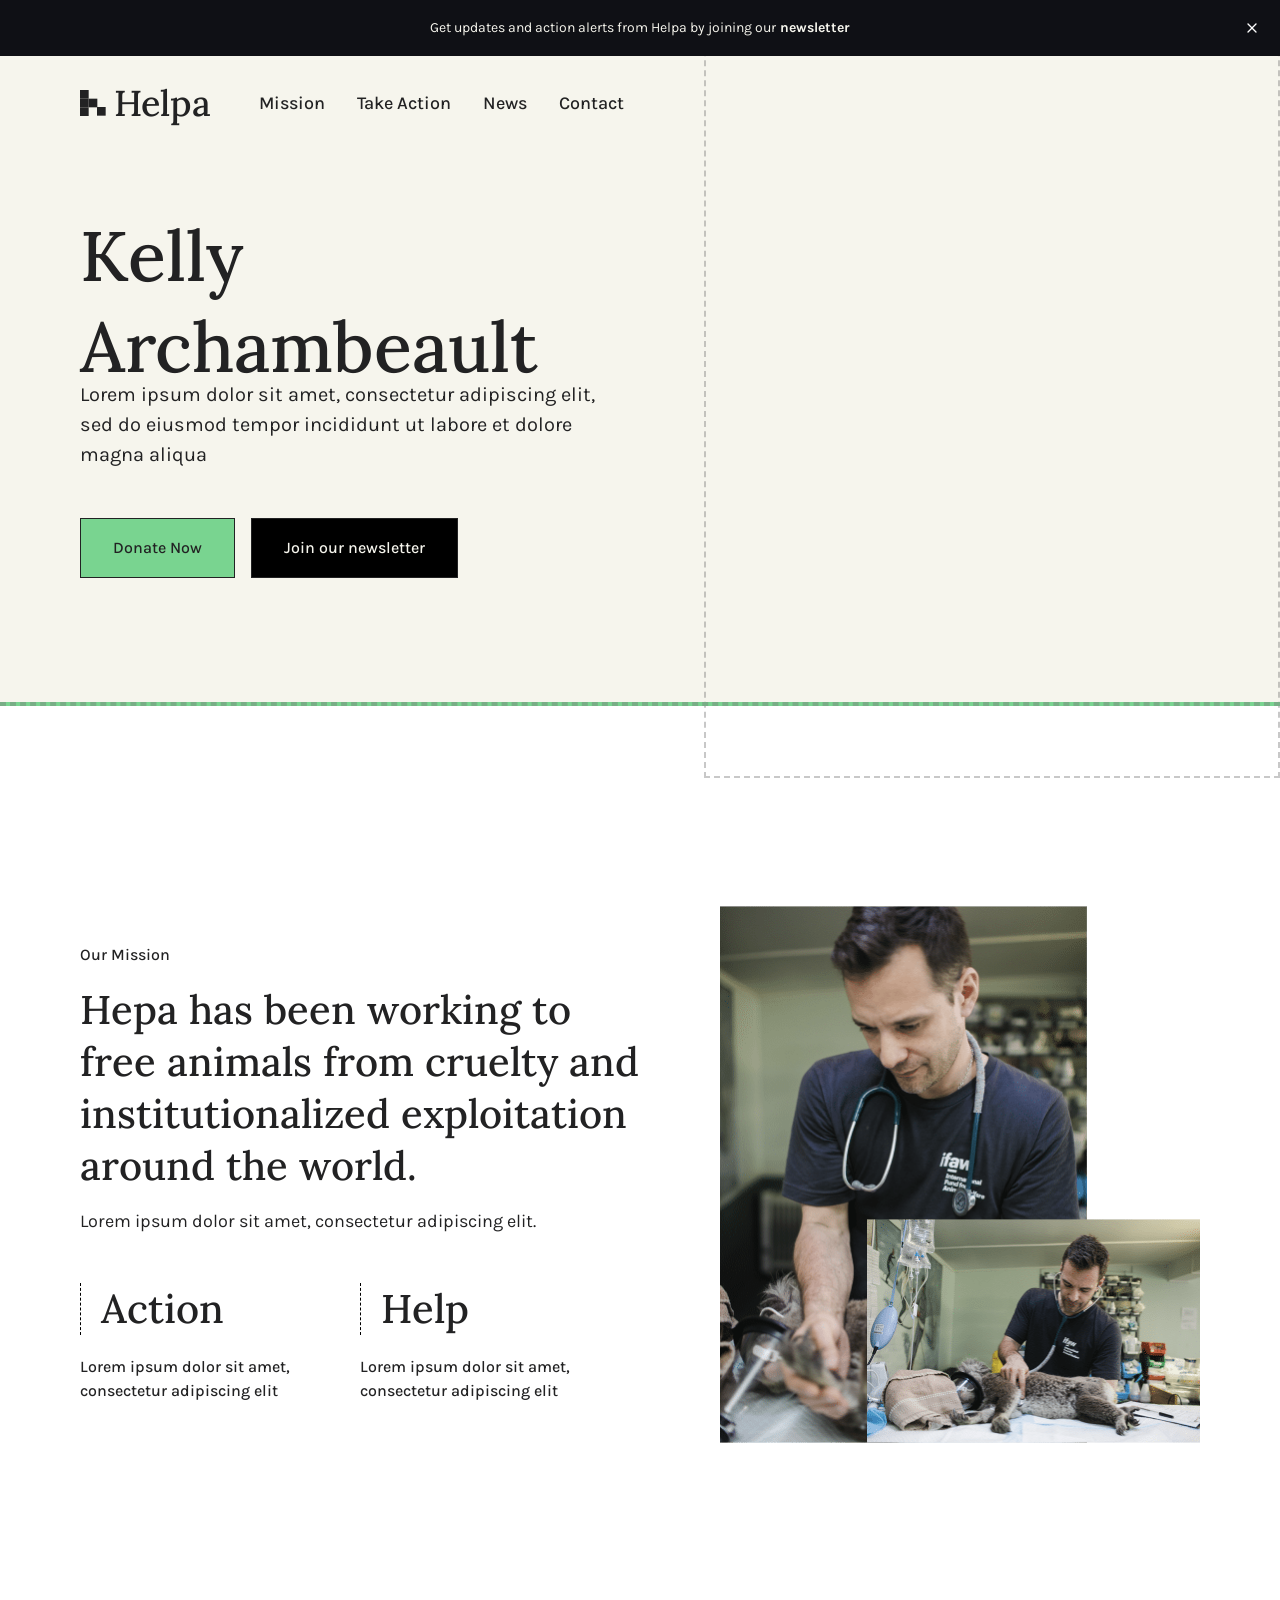
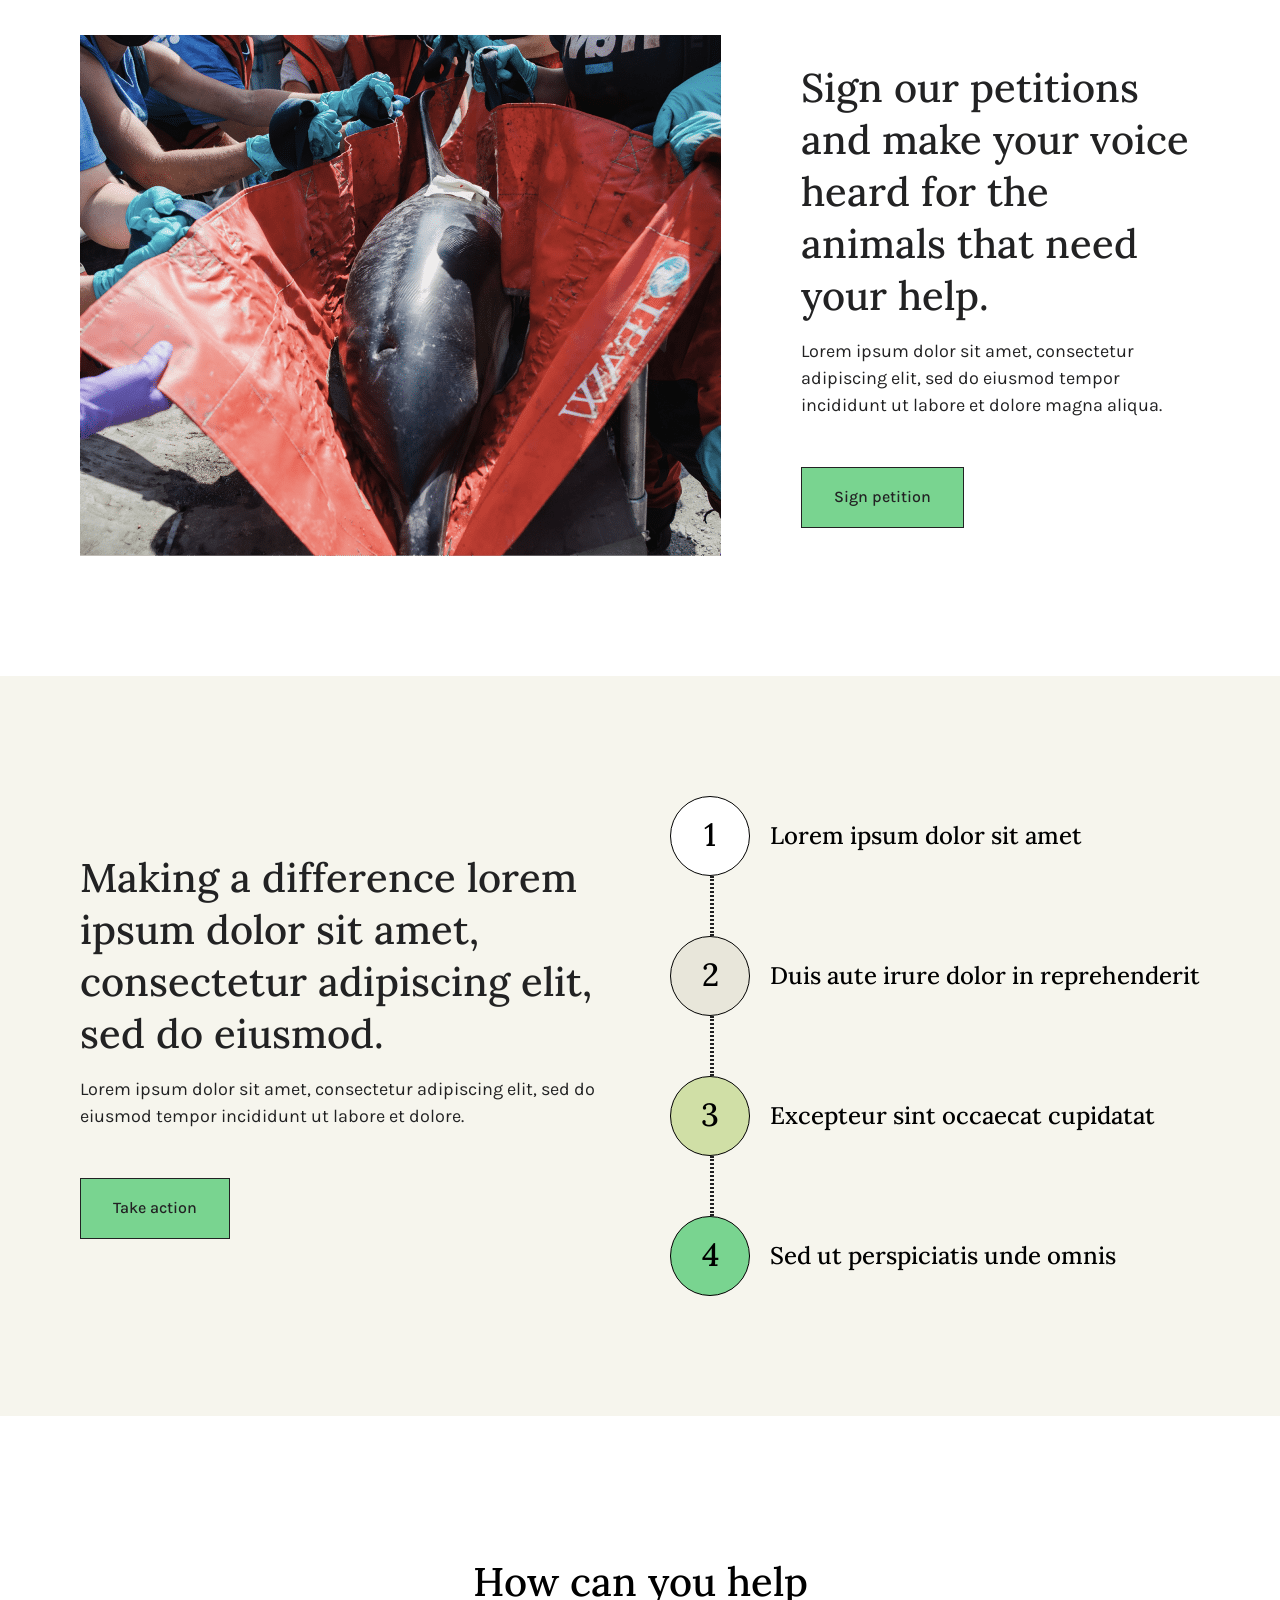
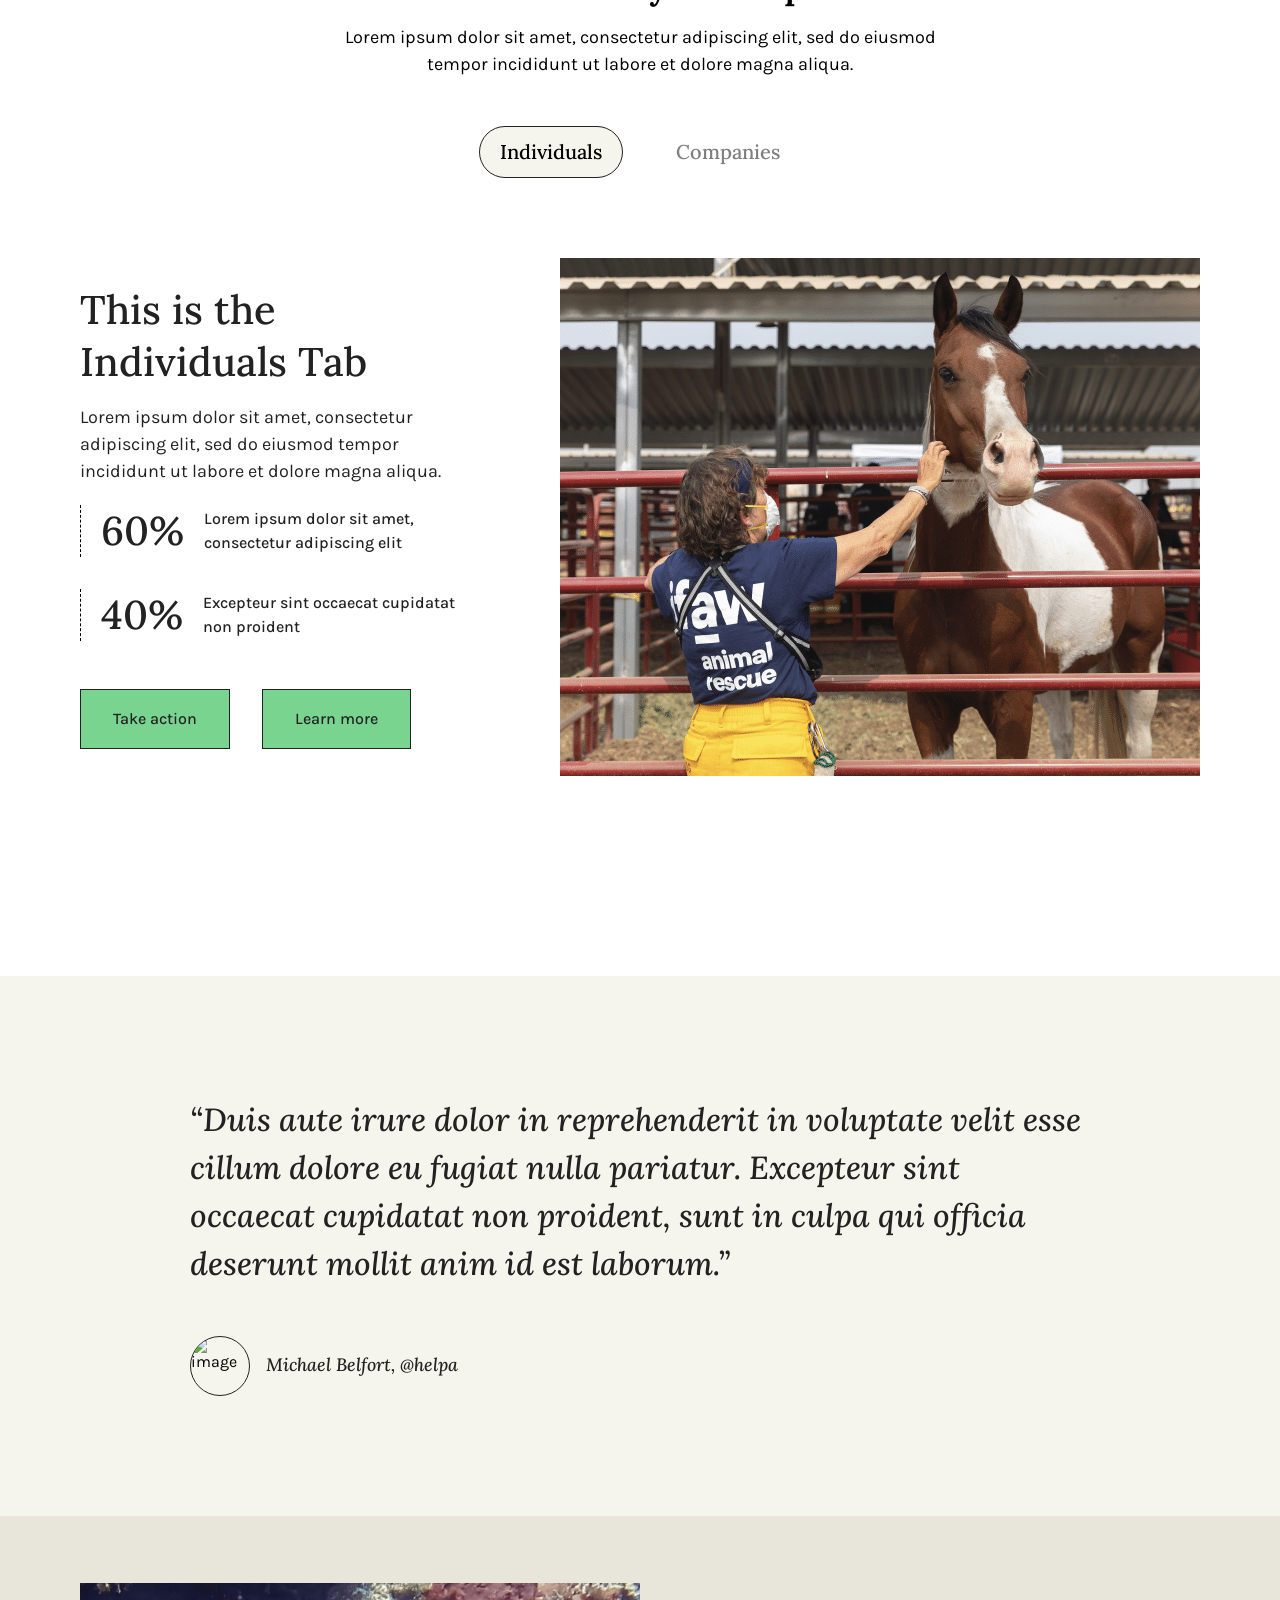
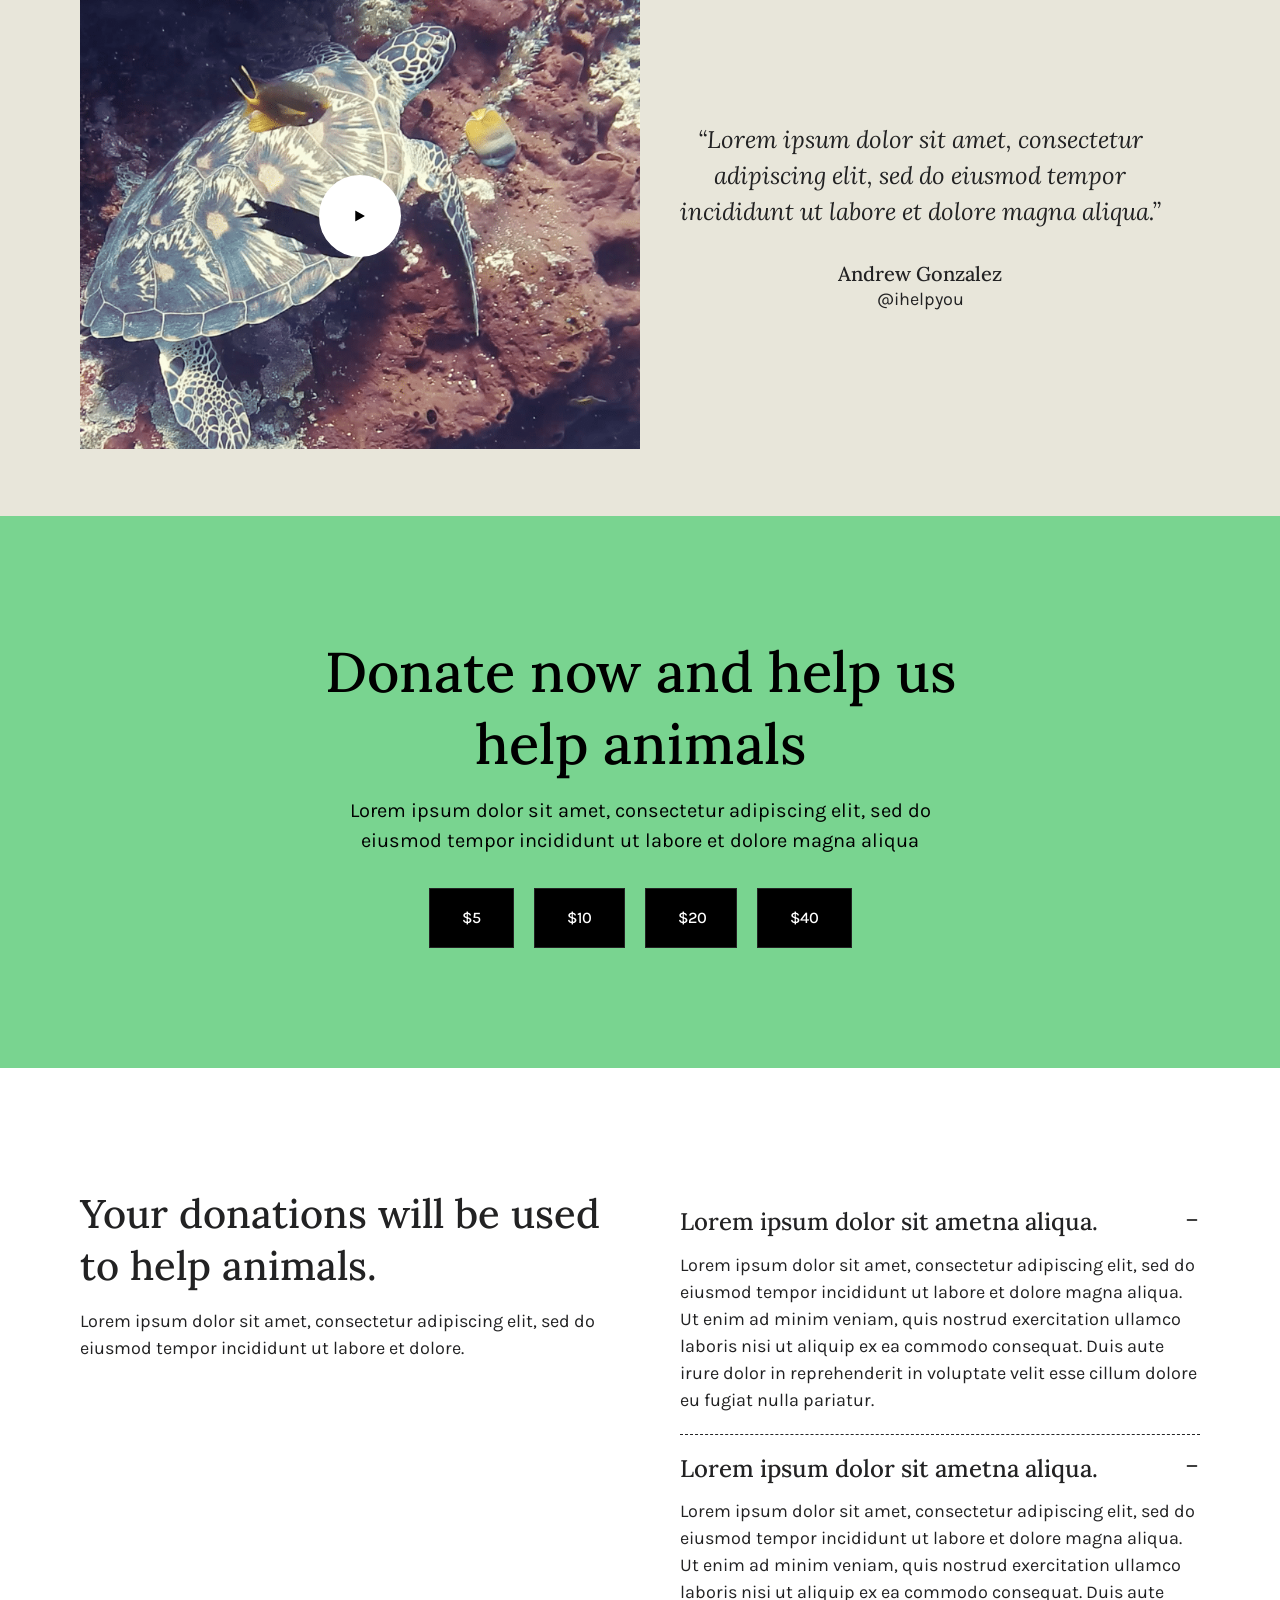
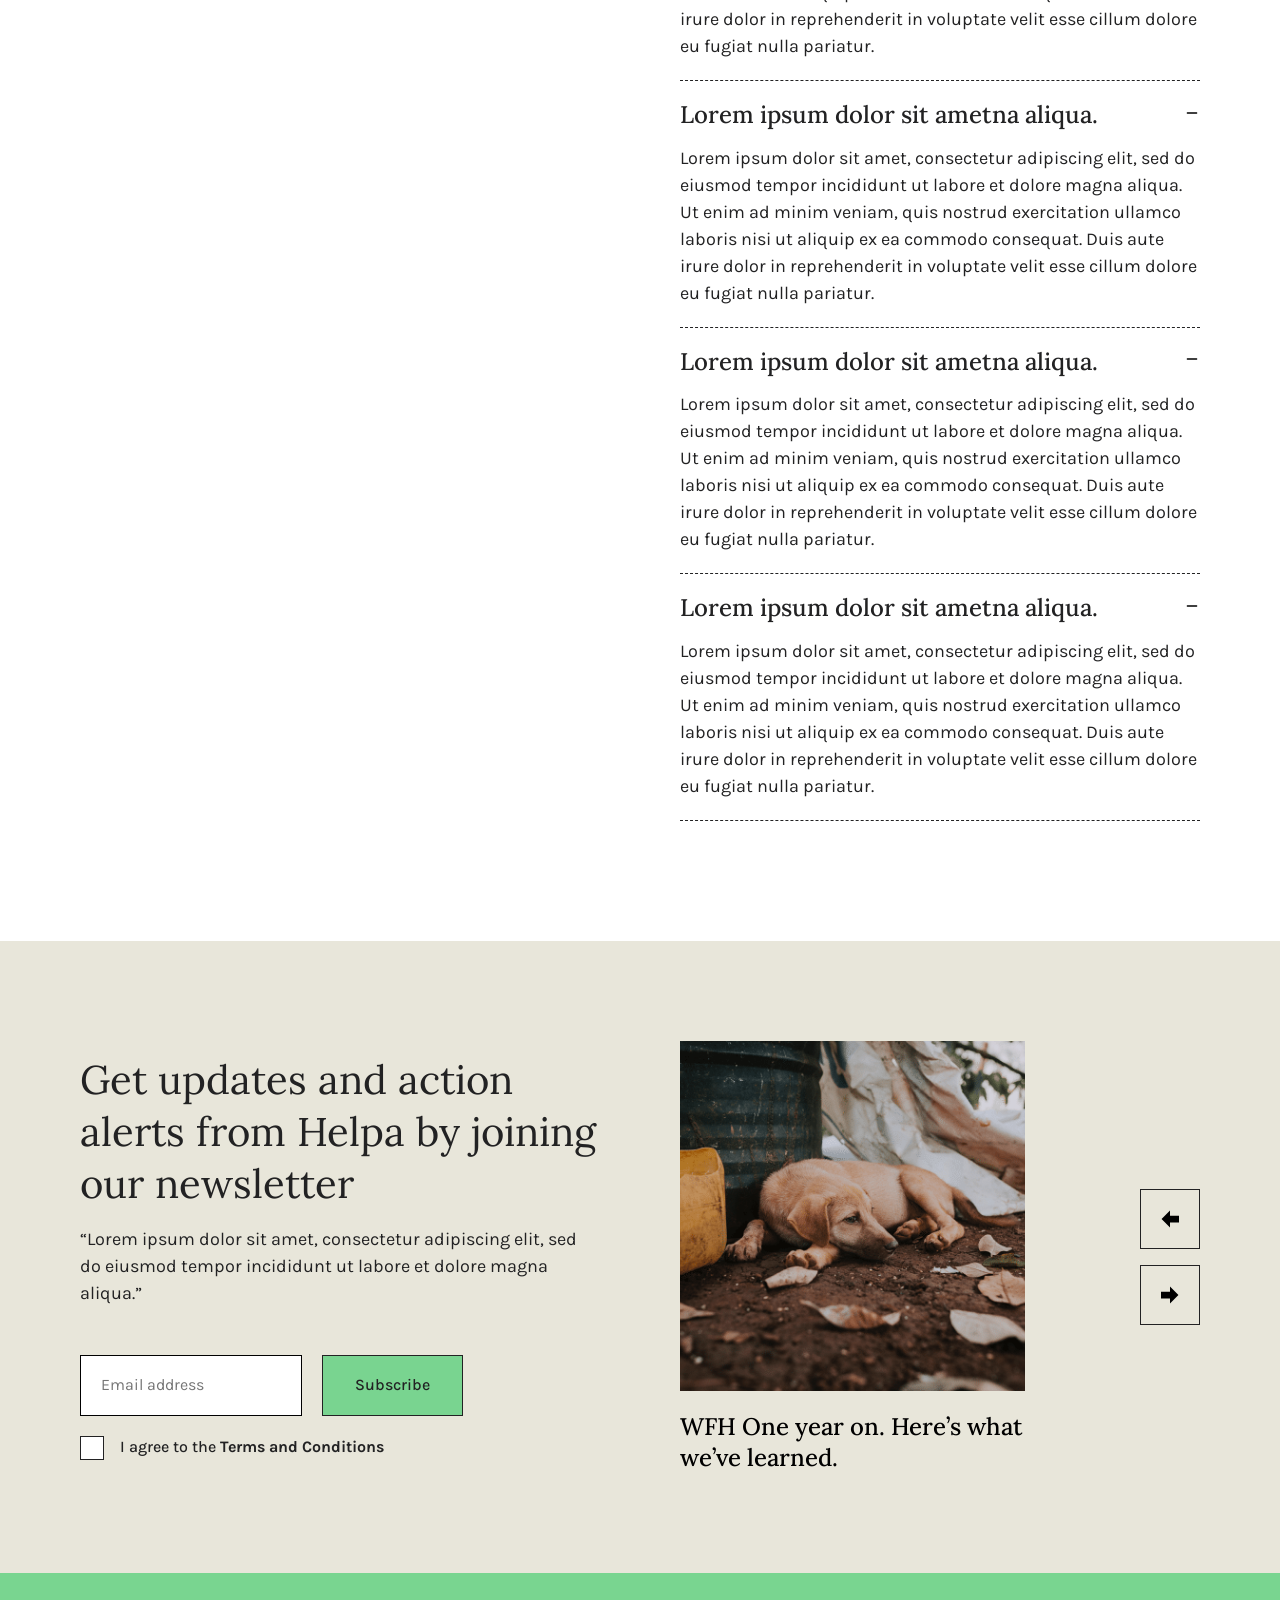
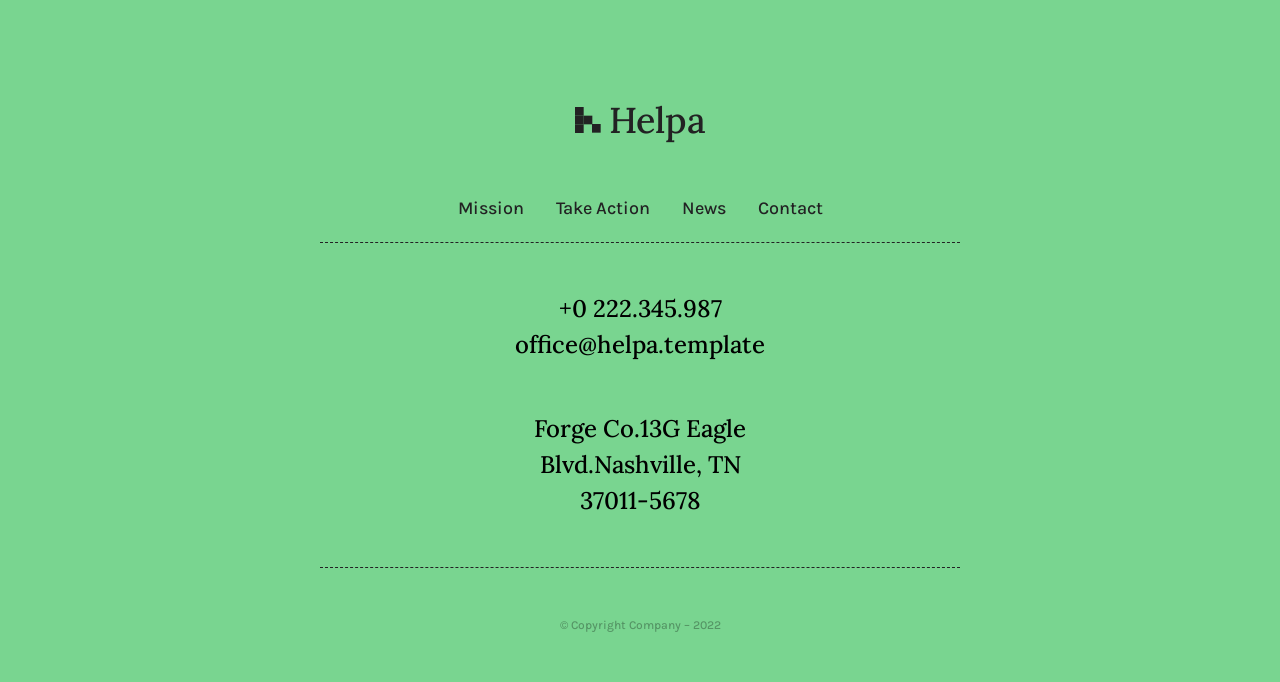
==== commit 40c90615: "Commit from TeleportHQ" ====
--- a/index.html
+++ b/index.html
@@ -12,7 +12,7 @@
     </style>
     <style data-tag="default-style-sheet">
       html {
-        font-family: Inter;
+        font-family: Karla;
         font-size: 16px;
       }
 
@@ -23,10 +23,10 @@
         text-transform: none;
         letter-spacing: normal;
         line-height: 1.15;
-        color: var(--dl-color-theme-neutral-dark);
-        background: var(--dl-color-theme-neutral-light);
-
-        fill: var(--dl-color-theme-neutral-dark);
+        color: var(--dl-color-gray-black);
+        background: var(--dl-color-gray-white);
+
+        fill: var(--dl-color-gray-black);
       }
     </style>
     <link
@@ -35,1883 +35,1070 @@
     />
     <link
       rel="stylesheet"
-      href="https://fonts.googleapis.com/css2?family=Noto+Sans:ital,wght@0,100;0,200;0,300;0,400;0,500;0,600;0,700;0,800;0,900;1,100;1,200;1,300;1,400;1,500;1,600;1,700;1,800;1,900&amp;display=swap"
+      href="https://fonts.googleapis.com/css2?family=Karla:ital,wght@0,200;0,300;0,400;0,500;0,600;0,700;0,800;1,200;1,300;1,400;1,500;1,600;1,700;1,800&amp;display=swap"
       data-tag="font"
     />
     <link
       rel="stylesheet"
-      href="https://fonts.googleapis.com/css2?family=Inter:ital,wght@0,100;0,200;0,300;0,400;0,500;0,600;0,700;0,800;0,900;1,100;1,200;1,300;1,400;1,500;1,600;1,700;1,800;1,900&amp;display=swap"
-      data-tag="font"
-    />
-    <link
-      rel="stylesheet"
-      href="https://fonts.googleapis.com/css2?family=STIX+Two+Text:ital,wght@0,400;0,500;0,600;0,700;1,400;1,500;1,600;1,700&amp;display=swap"
+      href="https://fonts.googleapis.com/css2?family=Lora:ital,wght@0,400;0,500;0,600;0,700;1,400;1,500;1,600;1,700&amp;display=swap"
       data-tag="font"
     />
     <link
       rel="stylesheet"
       href="https://unpkg.com/@teleporthq/teleport-custom-scripts/dist/style.css"
     />
+    <!--This is the head section-->
+    <!-- <style> ... </style> -->
   </head>
   <body>
     <link rel="stylesheet" href="./style.css" />
     <div>
       <link href="./index.css" rel="stylesheet" />
 
-      <div class="home-container">
-        <navbar8-wrapper class="navbar8-wrapper">
-          <!--Navbar8 component-->
-          <header class="navbar8-container1">
-            <header data-thq="thq-navbar" class="navbar8-navbar-interactive">
-              <img
-                alt="Track and Field Hub"
-                src="https://aheioqhobo.cloudimg.io/v7/_playground-bucket-v2.teleporthq.io_/84ec08e8-34e9-42c7-9445-d2806d156403/fac575ac-7a41-484f-b7ac-875042de11f8?org_if_sml=1&amp;force_format=original"
-                class="navbar8-image1"
-              />
-              <div data-thq="thq-navbar-nav" class="navbar8-desktop-menu">
-                <nav class="navbar8-links1">
-                  <a
-                    href="https://www.teleporthq.io"
-                    class="navbar8-link11 thq-link thq-body-small"
+      <div class="home-container10">
+        <banner-wrapper class="banner-wrapper">
+          <!--Banner component-->
+          <div id="banner" data-persistence="true" class="banner-banner">
+            <div class="banner-captions">
+              <div class="banner-caption1">
+                <span class="banner-text1">
+                  <span>
+                    Get updates and action alerts from Helpa by joining our
+                  </span>
+                </span>
+                <a
+                  href="https://medium.com"
+                  target="_blank"
+                  rel="noreferrer noopener"
+                  class="banner-link1"
+                >
+                  <span>newsletter</span>
+                </a>
+              </div>
+              <a href="https://medium.com" class="banner-link2">
+                <div class="banner-caption2">
+                  <span class="banner-text2"><span>Join our</span></span>
+                  <span class="banner-text3"><span>newsletter</span></span>
+                </div>
+              </a>
+            </div>
+            <div id="close" class="banner-close">
+              <svg viewBox="0 0 1024 1024" class="banner-icon1">
+                <path
+                  d="M225.835 286.165l225.835 225.835-225.835 225.835c-16.683 16.683-16.683 43.691 0 60.331s43.691 16.683 60.331 0l225.835-225.835 225.835 225.835c16.683 16.683 43.691 16.683 60.331 0s16.683-43.691 0-60.331l-225.835-225.835 225.835-225.835c16.683-16.683 16.683-43.691 0-60.331s-43.691-16.683-60.331 0l-225.835 225.835-225.835-225.835c-16.683-16.683-43.691-16.683-60.331 0s-16.683 43.691 0 60.331z"
+                ></path>
+              </svg>
+            </div>
+          </div>
+        </banner-wrapper>
+        <section class="home-hero">
+          <div class="home-main1">
+            <div class="home-content10">
+              <header class="home-header10">
+                <header data-thq="thq-navbar" class="home-navbar-interactive">
+                  <branding-wrapper
+                    class="branding-wrapper"
+                    rootclassname="brandingundefined"
                   >
-                    <fragment class="home-fragment100">
-                      <span class="home-text100">/home</span>
-                    </fragment>
-                  </a>
-                  <a
-                    href="https://www.teleporthq.io"
-                    class="thq-link thq-body-small"
+                    <!--Branding component-->
+                    <div class="branding-branding brandingroot-class-name1">
+                      <img
+                        alt="image"
+                        src="public/logo.svg"
+                        class="branding-logo"
+                      />
+                      <h2 class="branding-company-name"><span>Helpa</span></h2>
+                    </div>
+                  </branding-wrapper>
+                  <div
+                    data-thq="thq-navbar-nav"
+                    data-role="Nav"
+                    class="home-desktop-menu"
                   >
-                    <fragment class="home-fragment101">
-                      <span class="home-text101">/events</span>
-                    </fragment>
-                  </a>
-                  <a
-                    href="https://www.teleporthq.io"
-                    target="_blank"
-                    rel="noreferrer noopener"
-                    class="navbar8-link31 thq-link thq-body-small"
-                  >
-                    <fragment class="home-fragment102">
-                      <span class="home-text102">/progress</span>
-                    </fragment>
-                  </a>
-                  <div class="navbar8-link4-dropdown-trigger">
-                    <span class="thq-link thq-body-small">
-                      <fragment class="home-fragment103">
-                        <span class="home-text103">/college-visits</span>
-                      </fragment>
-                    </span>
-                    <div class="navbar8-icon-container1">
-                      <div class="navbar8-container2">
-                        <svg viewBox="0 0 1024 1024" class="navbar8-icon10">
-                          <path d="M298 426h428l-214 214z"></path>
-                        </svg>
+                    <div class="home-links1">
+                      <a href="index.html" class="home-link10 navLink">
+                        Mission
+                      </a>
+                      <a href="index.html" class="home-link11 navLink">
+                        Take Action
+                      </a>
+                      <a href="index.html" class="home-link12 navLink">News</a>
+                      <a href="index.html" class="home-link13 navLink">
+                        Contact
+                      </a>
+                    </div>
+                  </div>
+                  <div data-thq="thq-burger-menu" class="home-burger-menu">
+                    <button class="button">
+                      <svg viewBox="0 0 1024 1024" class="home-icon10">
+                        <path
+                          d="M128 554.667h768c23.552 0 42.667-19.115 42.667-42.667s-19.115-42.667-42.667-42.667h-768c-23.552 0-42.667 19.115-42.667 42.667s19.115 42.667 42.667 42.667zM128 298.667h768c23.552 0 42.667-19.115 42.667-42.667s-19.115-42.667-42.667-42.667h-768c-23.552 0-42.667 19.115-42.667 42.667s19.115 42.667 42.667 42.667zM128 810.667h768c23.552 0 42.667-19.115 42.667-42.667s-19.115-42.667-42.667-42.667h-768c-23.552 0-42.667 19.115-42.667 42.667s19.115 42.667 42.667 42.667z"
+                        ></path>
+                      </svg>
+                    </button>
+                  </div>
+                  <div data-thq="thq-mobile-menu" class="home-mobile-menu">
+                    <div
+                      data-thq="thq-mobile-menu-nav"
+                      data-role="Nav"
+                      class="home-nav"
+                    >
+                      <div class="home-container11">
+                        <branding-wrapper-03ic
+                          class="branding-wrapper-03ic"
+                          rootclassname="brandingundefined"
+                        >
+                          <!--Branding component-->
+                          <div
+                            class="branding-branding1 brandingroot-class-name"
+                          >
+                            <img
+                              alt="image"
+                              src="public/logo.svg"
+                              class="branding-logo1"
+                            />
+                            <h2 class="branding-company-name1">
+                              <span>Helpa</span>
+                            </h2>
+                          </div>
+                        </branding-wrapper-03ic>
+                        <div data-thq="thq-close-menu" class="home-menu-close">
+                          <svg viewBox="0 0 1024 1024" class="home-icon12">
+                            <path
+                              d="M810 274l-238 238 238 238-60 60-238-238-238 238-60-60 238-238-238-238 60-60 238 238 238-238z"
+                            ></path>
+                          </svg>
+                        </div>
                       </div>
-                      <div class="navbar8-container3">
-                        <svg viewBox="0 0 1024 1024" class="navbar8-icon12">
-                          <path d="M426 726v-428l214 214z"></path>
+                      <div class="home-links2">
+                        <a href="index.html" class="home-link14 navLink">
+                          Mission
+                        </a>
+                        <a href="index.html" class="home-link15 navLink">
+                          Take Action
+                        </a>
+                        <a href="index.html" class="home-link16 navLink">
+                          News
+                        </a>
+                        <a href="index.html" class="home-link17 navLink">
+                          Contact
+                        </a>
+                      </div>
+                      <div class="home-icon-group">
+                        <svg
+                          viewBox="0 0 950.8571428571428 1024"
+                          class="home-icon14"
+                        >
+                          <path
+                            d="M925.714 233.143c-25.143 36.571-56.571 69.143-92.571 95.429 0.571 8 0.571 16 0.571 24 0 244-185.714 525.143-525.143 525.143-104.571 0-201.714-30.286-283.429-82.857 14.857 1.714 29.143 2.286 44.571 2.286 86.286 0 165.714-29.143 229.143-78.857-81.143-1.714-149.143-54.857-172.571-128 11.429 1.714 22.857 2.857 34.857 2.857 16.571 0 33.143-2.286 48.571-6.286-84.571-17.143-148-91.429-148-181.143v-2.286c24.571 13.714 53.143 22.286 83.429 23.429-49.714-33.143-82.286-89.714-82.286-153.714 0-34.286 9.143-65.714 25.143-93.143 90.857 112 227.429 185.143 380.571 193.143-2.857-13.714-4.571-28-4.571-42.286 0-101.714 82.286-184.571 184.571-184.571 53.143 0 101.143 22.286 134.857 58.286 41.714-8 81.714-23.429 117.143-44.571-13.714 42.857-42.857 78.857-81.143 101.714 37.143-4 73.143-14.286 106.286-28.571z"
+                          ></path></svg
+                        ><svg
+                          viewBox="0 0 877.7142857142857 1024"
+                          class="home-icon16"
+                        >
+                          <path
+                            d="M585.143 512c0-80.571-65.714-146.286-146.286-146.286s-146.286 65.714-146.286 146.286 65.714 146.286 146.286 146.286 146.286-65.714 146.286-146.286zM664 512c0 124.571-100.571 225.143-225.143 225.143s-225.143-100.571-225.143-225.143 100.571-225.143 225.143-225.143 225.143 100.571 225.143 225.143zM725.714 277.714c0 29.143-23.429 52.571-52.571 52.571s-52.571-23.429-52.571-52.571 23.429-52.571 52.571-52.571 52.571 23.429 52.571 52.571zM438.857 152c-64 0-201.143-5.143-258.857 17.714-20 8-34.857 17.714-50.286 33.143s-25.143 30.286-33.143 50.286c-22.857 57.714-17.714 194.857-17.714 258.857s-5.143 201.143 17.714 258.857c8 20 17.714 34.857 33.143 50.286s30.286 25.143 50.286 33.143c57.714 22.857 194.857 17.714 258.857 17.714s201.143 5.143 258.857-17.714c20-8 34.857-17.714 50.286-33.143s25.143-30.286 33.143-50.286c22.857-57.714 17.714-194.857 17.714-258.857s5.143-201.143-17.714-258.857c-8-20-17.714-34.857-33.143-50.286s-30.286-25.143-50.286-33.143c-57.714-22.857-194.857-17.714-258.857-17.714zM877.714 512c0 60.571 0.571 120.571-2.857 181.143-3.429 70.286-19.429 132.571-70.857 184s-113.714 67.429-184 70.857c-60.571 3.429-120.571 2.857-181.143 2.857s-120.571 0.571-181.143-2.857c-70.286-3.429-132.571-19.429-184-70.857s-67.429-113.714-70.857-184c-3.429-60.571-2.857-120.571-2.857-181.143s-0.571-120.571 2.857-181.143c3.429-70.286 19.429-132.571 70.857-184s113.714-67.429 184-70.857c60.571-3.429 120.571-2.857 181.143-2.857s120.571-0.571 181.143 2.857c70.286 3.429 132.571 19.429 184 70.857s67.429 113.714 70.857 184c3.429 60.571 2.857 120.571 2.857 181.143z"
+                          ></path></svg
+                        ><svg
+                          viewBox="0 0 602.2582857142856 1024"
+                          class="home-icon18"
+                        >
+                          <path
+                            d="M548 6.857v150.857h-89.714c-70.286 0-83.429 33.714-83.429 82.286v108h167.429l-22.286 169.143h-145.143v433.714h-174.857v-433.714h-145.714v-169.143h145.714v-124.571c0-144.571 88.571-223.429 217.714-223.429 61.714 0 114.857 4.571 130.286 6.857z"
+                          ></path>
                         </svg>
                       </div>
                     </div>
                   </div>
-                </nav>
-                <div class="navbar8-buttons1">
-                  <button
-                    class="navbar8-action11 thq-button-filled thq-button-animated"
+                </header>
+              </header>
+              <div class="home-hero-section">
+                <div class="home-header11">
+                  <h1 class="home-heading10">Kelly Archambeault</h1>
+                </div>
+                <p class="home-caption10">
+                  Lorem ipsum dolor sit amet, consectetur adipiscing elit, sed
+                  do eiusmod tempor incididunt ut labore et dolore magna aliqua
+                </p>
+                <div class="home-buttons1">
+                  <button class="button"><span>Donate Now</span></button>
+                  <button class="home-button12 button">
+                    <span>Join our newsletter</span>
+                  </button>
+                </div>
+              </div>
+            </div>
+            <div class="home-image10"></div>
+          </div>
+          <div class="home-details-container"></div>
+        </section>
+        <section class="home-mission">
+          <div class="home-content11">
+            <div class="home-main2">
+              <span class="home-title1">Our Mission</span>
+              <div class="home-header12">
+                <h2 class="home-heading11">
+                  Hepa has been working to free animals from cruelty and
+                  institutionalized exploitation around the world.
+                </h2>
+                <p class="home-caption11">
+                  Lorem ipsum dolor sit amet, consectetur adipiscing elit.
+                </p>
+              </div>
+            </div>
+            <div class="home-highlights1">
+              <div class="home-highlight1">
+                <h3 class="home-title2">Action</h3>
+                <p class="home-description1">
+                  Lorem ipsum dolor sit amet, consectetur adipiscing elit
+                </p>
+              </div>
+              <div class="home-highlight2">
+                <h3 class="home-title3">Help</h3>
+                <p class="home-description2">
+                  Lorem ipsum dolor sit amet, consectetur adipiscing elit
+                </p>
+              </div>
+            </div>
+          </div>
+          <div class="home-images1">
+            <img
+              alt="image"
+              src="public/mission-1-400w.png"
+              class="home-image11"
+            />
+            <div class="home-row1">
+              <img
+                alt="image"
+                src="public/mission-2-400w.png"
+                class="home-image12"
+              />
+            </div>
+          </div>
+        </section>
+        <section class="home-petitions">
+          <div class="home-images2">
+            <img
+              alt="image"
+              src="public/petition-1400w.png"
+              class="home-image13"
+            />
+          </div>
+          <div class="home-content12">
+            <div class="home-main3">
+              <div class="home-header13">
+                <h2 class="home-heading12">
+                  Sign our petitions and make your voice heard for the animals
+                  that need your help.
+                </h2>
+                <p class="home-caption12">
+                  Lorem ipsum dolor sit amet, consectetur adipiscing elit, sed
+                  do eiusmod tempor incididunt ut labore et dolore magna aliqua.
+                </p>
+              </div>
+            </div>
+            <div class="home-button13">
+              <button class="button"><span>Sign petition</span></button>
+            </div>
+          </div>
+        </section>
+        <section class="home-steps">
+          <div class="home-content13">
+            <div class="home-information">
+              <div class="home-main4">
+                <div class="home-header14">
+                  <h2 class="home-heading13">
+                    Making a difference lorem ipsum dolor sit amet, consectetur
+                    adipiscing elit, sed do eiusmod.
+                  </h2>
+                  <p class="home-caption13">
+                    Lorem ipsum dolor sit amet, consectetur adipiscing elit, sed
+                    do eiusmod tempor incididunt ut labore et dolore.
+                  </p>
+                </div>
+              </div>
+              <div class="home-button15">
+                <button class="button"><span>Take action</span></button>
+              </div>
+            </div>
+            <steps-wrapper class="steps-wrapper">
+              <!--Steps component-->
+              <div class="steps-steps-list">
+                <div class="steps-list">
+                  <div class="steps-section1">
+                    <number-wrapper class="number-wrapper">
+                      <!--Number component-->
+                      <div class="number-number number">
+                        <span class="number-text"><span>1</span></span>
+                      </div>
+                    </number-wrapper>
+                    <span class="steps-caption1">
+                      <span>Lorem ipsum dolor sit amet</span>
+                    </span>
+                  </div>
+                  <div class="steps-divider1"></div>
+                  <div class="steps-section2">
+                    <number-wrapper-b14b
+                      class="number-wrapper-b14b"
+                      rootclassname="numberundefined"
+                    >
+                      <!--Number component-->
+                      <div class="number-number1 number numberroot-class-name">
+                        <span class="number-text1"><span>2</span></span>
+                      </div>
+                    </number-wrapper-b14b>
+                    <span class="steps-caption2">
+                      <span>Duis aute irure dolor in reprehenderit</span>
+                    </span>
+                  </div>
+                  <div class="steps-divider2"></div>
+                  <div class="steps-section3">
+                    <number-wrapper-qzsg
+                      class="number-wrapper-qzsg"
+                      rootclassname="numberundefined"
+                    >
+                      <!--Number component-->
+                      <div class="number-number2 number numberroot-class-name1">
+                        <span class="number-text2"><span>3</span></span>
+                      </div>
+                    </number-wrapper-qzsg>
+                    <span class="steps-caption3">
+                      <span>Excepteur sint occaecat cupidatat</span>
+                    </span>
+                  </div>
+                  <div class="steps-divider3"></div>
+                  <div class="steps-section4">
+                    <number-wrapper-taw8
+                      class="number-wrapper-taw8"
+                      rootclassname="numberundefined"
+                    >
+                      <!--Number component-->
+                      <div class="number-number3 number numberroot-class-name2">
+                        <span class="number-text3"><span>4</span></span>
+                      </div>
+                    </number-wrapper-taw8>
+                    <span class="steps-caption4">
+                      <span>Sed ut perspiciatis unde omnis</span>
+                    </span>
+                  </div>
+                </div>
+              </div>
+            </steps-wrapper>
+          </div>
+        </section>
+        <section class="home-help">
+          <div class="home-help-content">
+            <div class="home-header15">
+              <h2 class="home-heading14">How can you help</h2>
+              <p class="home-caption14">
+                Lorem ipsum dolor sit amet, consectetur adipiscing elit, sed do
+                eiusmod tempor incididunt ut labore et dolore magna aliqua.
+              </p>
+            </div>
+            <div class="home-switch1">
+              <div id="individual" class="switch-active switch">
+                <span>Individuals</span>
+              </div>
+              <div id="company" class="switch"><span>Companies</span></div>
+            </div>
+          </div>
+          <div class="home-content14">
+            <div id="individuals-content" class="home-save">
+              <div class="home-content15">
+                <div class="home-main5">
+                  <div class="home-header16">
+                    <h2 class="home-heading15">This is the Individuals Tab</h2>
+                    <p class="home-caption15">
+                      Lorem ipsum dolor sit amet, consectetur adipiscing elit,
+                      sed do eiusmod tempor incididunt ut labore et dolore magna
+                      aliqua.
+                    </p>
+                  </div>
+                  <div class="home-highlights2">
+                    <div class="home-highlight3">
+                      <h3 class="home-title4">60%</h3>
+                      <p class="home-description3">
+                        Lorem ipsum dolor sit amet, consectetur adipiscing elit
+                      </p>
+                    </div>
+                    <div class="home-highlight4">
+                      <h3 class="home-title5">40%</h3>
+                      <p class="home-description4">
+                        Excepteur sint occaecat cupidatat non proident
+                      </p>
+                    </div>
+                  </div>
+                </div>
+                <div class="home-button17">
+                  <button class="button"><span>Take action</span></button>
+                  <button class="button"><span>Learn more</span></button>
+                </div>
+              </div>
+              <div class="home-images3">
+                <img
+                  alt="image"
+                  src="public/help-1400w.png"
+                  class="home-image14"
+                />
+              </div>
+            </div>
+            <div id="companies-content" class="home-companies">
+              <div class="home-content16">
+                <div class="home-main6">
+                  <div class="home-header17">
+                    <h2 class="home-heading16">This is the Companies Tab</h2>
+                    <p class="home-caption16">
+                      Lorem ipsum dolor sit amet, consectetur adipiscing elit,
+                      sed do eiusmod tempor incididunt ut labore et dolore magna
+                      aliqua.
+                    </p>
+                  </div>
+                  <div class="home-highlights3">
+                    <div class="home-highlight5">
+                      <h3 class="home-title6">55%</h3>
+                      <p class="home-description5">
+                        Lorem ipsum dolor sit amet, consectetur adipiscing elit
+                      </p>
+                    </div>
+                    <div class="home-highlight6">
+                      <h3 class="home-title7">45%</h3>
+                      <p class="home-description6">
+                        Excepteur sint occaecat cupidatat non proident
+                      </p>
+                    </div>
+                  </div>
+                </div>
+                <div class="home-button20">
+                  <button class="button"><span>Take action</span></button>
+                  <button class="button"><span>Learn more</span></button>
+                </div>
+              </div>
+              <div class="home-images4">
+                <img
+                  alt="image"
+                  src="public/help-1400w.png"
+                  class="home-image15"
+                />
+              </div>
+            </div>
+          </div>
+          <div>
+            <div class="home-container13">
+              <script>
+                document.getElementById('individual').addEventListener('click', function() {
+                  document.getElementById('individuals-content').style.display = 'flex';
+                  document.getElementById('companies-content').style.display = 'none';
+                  this.classList.add('switch-active');
+                  document.getElementById('company').classList.remove('switch-active');
+                });
+                document.getElementById('company').addEventListener('click', function() {
+                  document.getElementById('companies-content').style.display = 'flex';
+                  document.getElementById('individuals-content').style.display = 'none';
+                  this.classList.add('switch-active');
+                  document.getElementById('individual').classList.remove('switch-active');
+                });
+              </script>
+            </div>
+          </div>
+        </section>
+        <section class="home-quote-one">
+          <div class="home-quote-content1">
+            <h2 class="home-quote1">
+              “Duis aute irure dolor in reprehenderit in voluptate velit esse
+              cillum dolore eu fugiat nulla pariatur. Excepteur sint occaecat
+              cupidatat non proident, sunt in culpa qui officia deserunt mollit
+              anim id est laborum.”
+            </h2>
+            <div class="home-quoted1">
+              <img
+                alt="image"
+                src="https://images.unsplash.com/photo-1472099645785-5658abf4ff4e?ixid=Mnw5MTMyMXwwfDF8c2VhcmNofDE1fHxwb3RyYWl0fGVufDB8fHx8MTY3MDkyNjgxNQ&amp;ixlib=rb-4.0.3&amp;w=200"
+                class="home-image16"
+              />
+              <p class="home-caption17">Michael Belfort, @helpa</p>
+            </div>
+          </div>
+        </section>
+        <section class="home-quote-two">
+          <div class="home-content17">
+            <div class="home-video1">
+              <video
+                src=""
+                poster="public/video-1400w.png"
+                class="home-video2"
+              ></video>
+              <div class="home-play">
+                <div class="home-button23">
+                  <svg viewBox="0 0 808.5942857142857 1024" class="home-icon20">
+                    <path
+                      d="M790.857 529.714l-758.857 421.714c-17.714 9.714-32 1.143-32-18.857v-841.143c0-20 14.286-28.571 32-18.857l758.857 421.714c17.714 9.714 17.714 25.714 0 35.429z"
+                    ></path>
+                  </svg>
+                </div>
+              </div>
+            </div>
+            <div class="home-quote-content2">
+              <h2 class="home-quote2">
+                “Lorem ipsum dolor sit amet, consectetur adipiscing elit, sed do
+                eiusmod tempor incididunt ut labore et dolore magna aliqua.”
+              </h2>
+              <div class="home-quoted2">
+                <p class="home-caption18">Andrew Gonzalez</p>
+                <p class="home-caption19">@ihelpyou</p>
+              </div>
+            </div>
+          </div>
+        </section>
+        <div class="home-donate">
+          <div class="home-content18">
+            <div class="home-header18">
+              <span class="home-heading17">
+                Donate now and help us help animals
+              </span>
+              <span class="home-caption20">
+                Lorem ipsum dolor sit amet, consectetur adipiscing elit, sed do
+                eiusmod tempor incididunt ut labore et dolore magna aliqua
+              </span>
+            </div>
+            <div class="home-amount">
+              <div class="home-row2">
+                <button class="home-button24 button">$5</button>
+                <button class="home-button25 button">$10</button>
+              </div>
+              <div class="home-row3">
+                <button class="home-button26 button">$20</button>
+                <button class="home-button27 button">$40</button>
+              </div>
+            </div>
+          </div>
+        </div>
+        <section class="home-donation-use">
+          <div class="home-header19">
+            <h2 class="home-heading18">
+              Your donations will be used to help animals.
+            </h2>
+            <p class="home-caption21">
+              Lorem ipsum dolor sit amet, consectetur adipiscing elit, sed do
+              eiusmod tempor incididunt ut labore et dolore.
+            </p>
+          </div>
+          <div class="home-accordion">
+            <div
+              data-role="accordion-container"
+              class="accordion-element home-element1"
+            >
+              <div class="home-header20">
+                <h3 class="home-text20">
+                  Lorem ipsum dolor sit ametna aliqua.
+                </h3>
+                <icon-container-wrapper
+                  class="icon-container-wrapper"
+                  rootclassname="icon-containerundefined"
+                >
+                  <!--IconContainer component-->
+                  <div
+                    class="icon-container-icon-container icon-containerroot-class-name4"
                   >
-                    <span>
-                      <fragment class="home-fragment108">
-                        <span class="home-text108">Sign Up</span>
-                      </fragment>
-                    </span>
-                  </button>
-                  <button
-                    class="navbar8-action21 thq-button-outline thq-button-animated"
+                    <svg
+                      viewBox="0 0 1024 1024"
+                      data-role="accordion-icon-closed"
+                      class="icon-container-icon1"
+                    >
+                      <path
+                        d="M213.333 554.667h256v256c0 23.552 19.115 42.667 42.667 42.667s42.667-19.115 42.667-42.667v-256h256c23.552 0 42.667-19.115 42.667-42.667s-19.115-42.667-42.667-42.667h-256v-256c0-23.552-19.115-42.667-42.667-42.667s-42.667 19.115-42.667 42.667v256h-256c-23.552 0-42.667 19.115-42.667 42.667s19.115 42.667 42.667 42.667z"
+                      ></path></svg
+                    ><svg
+                      viewBox="0 0 1024 1024"
+                      data-role="accordion-icon-open"
+                      class="icon-container-icon3"
+                    >
+                      <path
+                        d="M213.333 554.667h597.333c23.552 0 42.667-19.115 42.667-42.667s-19.115-42.667-42.667-42.667h-597.333c-23.552 0-42.667 19.115-42.667 42.667s19.115 42.667 42.667 42.667z"
+                      ></path>
+                    </svg>
+                  </div>
+                </icon-container-wrapper>
+              </div>
+              <div data-role="accordion-content" class="accordion-content">
+                <p class="home-text21">
+                  Lorem ipsum dolor sit amet, consectetur adipiscing elit, sed
+                  do eiusmod tempor incididunt ut labore et dolore magna aliqua.
+                  Ut enim ad minim veniam, quis nostrud exercitation ullamco
+                  laboris nisi ut aliquip ex ea commodo consequat. Duis aute
+                  irure dolor in reprehenderit in voluptate velit esse cillum
+                  dolore eu fugiat nulla pariatur.
+                </p>
+              </div>
+            </div>
+            <div
+              data-role="accordion-container"
+              class="accordion-element home-element2"
+            >
+              <div class="home-header21">
+                <h3 class="home-text22">
+                  Lorem ipsum dolor sit ametna aliqua.
+                </h3>
+                <icon-container-wrapper-ej0k
+                  class="icon-container-wrapper-ej0k"
+                  rootclassname="icon-containerundefined"
+                >
+                  <!--IconContainer component-->
+                  <div
+                    class="icon-container-icon-container1 icon-containerroot-class-name5"
                   >
-                    <span>
-                      <fragment class="home-fragment109">
-                        <span class="home-text109">Create Profile</span>
-                      </fragment>
-                    </span>
-                  </button>
-                </div>
-              </div>
-              <div data-thq="thq-burger-menu" class="navbar8-burger-menu">
-                <svg viewBox="0 0 1024 1024" class="navbar8-icon14">
-                  <path
-                    d="M128 554.667h768c23.552 0 42.667-19.115 42.667-42.667s-19.115-42.667-42.667-42.667h-768c-23.552 0-42.667 19.115-42.667 42.667s19.115 42.667 42.667 42.667zM128 298.667h768c23.552 0 42.667-19.115 42.667-42.667s-19.115-42.667-42.667-42.667h-768c-23.552 0-42.667 19.115-42.667 42.667s19.115 42.667 42.667 42.667zM128 810.667h768c23.552 0 42.667-19.115 42.667-42.667s-19.115-42.667-42.667-42.667h-768c-23.552 0-42.667 19.115-42.667 42.667s19.115 42.667 42.667 42.667z"
-                  ></path>
-                </svg>
-              </div>
-              <div data-thq="thq-mobile-menu" class="navbar8-mobile-menu">
-                <div class="navbar8-nav">
-                  <div class="navbar8-top">
-                    <img
-                      alt="Track and Field Hub"
-                      src="https://aheioqhobo.cloudimg.io/v7/_playground-bucket-v2.teleporthq.io_/84ec08e8-34e9-42c7-9445-d2806d156403/fac575ac-7a41-484f-b7ac-875042de11f8?org_if_sml=1&amp;force_format=original"
-                      class="navbar8-logo"
-                    />
-                    <div data-thq="thq-close-menu" class="navbar8-close-menu">
-                      <svg viewBox="0 0 1024 1024" class="navbar8-icon16">
+                    <svg
+                      viewBox="0 0 1024 1024"
+                      data-role="accordion-icon-closed"
+                      class="icon-container-icon5"
+                    >
+                      <path
+                        d="M213.333 554.667h256v256c0 23.552 19.115 42.667 42.667 42.667s42.667-19.115 42.667-42.667v-256h256c23.552 0 42.667-19.115 42.667-42.667s-19.115-42.667-42.667-42.667h-256v-256c0-23.552-19.115-42.667-42.667-42.667s-42.667 19.115-42.667 42.667v256h-256c-23.552 0-42.667 19.115-42.667 42.667s19.115 42.667 42.667 42.667z"
+                      ></path></svg
+                    ><svg
+                      viewBox="0 0 1024 1024"
+                      data-role="accordion-icon-open"
+                      class="icon-container-icon7"
+                    >
+                      <path
+                        d="M213.333 554.667h597.333c23.552 0 42.667-19.115 42.667-42.667s-19.115-42.667-42.667-42.667h-597.333c-23.552 0-42.667 19.115-42.667 42.667s19.115 42.667 42.667 42.667z"
+                      ></path>
+                    </svg>
+                  </div>
+                </icon-container-wrapper-ej0k>
+              </div>
+              <div data-role="accordion-content" class="accordion-content">
+                <p class="home-text23">
+                  Lorem ipsum dolor sit amet, consectetur adipiscing elit, sed
+                  do eiusmod tempor incididunt ut labore et dolore magna aliqua.
+                  Ut enim ad minim veniam, quis nostrud exercitation ullamco
+                  laboris nisi ut aliquip ex ea commodo consequat. Duis aute
+                  irure dolor in reprehenderit in voluptate velit esse cillum
+                  dolore eu fugiat nulla pariatur.
+                </p>
+              </div>
+            </div>
+            <div
+              data-role="accordion-container"
+              class="accordion-element home-element3"
+            >
+              <div class="home-header22">
+                <h3 class="home-text24">
+                  Lorem ipsum dolor sit ametna aliqua.
+                </h3>
+                <icon-container-wrapper-jm6g
+                  class="icon-container-wrapper-jm6g"
+                  rootclassname="icon-containerundefined"
+                >
+                  <!--IconContainer component-->
+                  <div
+                    class="icon-container-icon-container2 icon-containerroot-class-name6"
+                  >
+                    <svg
+                      viewBox="0 0 1024 1024"
+                      data-role="accordion-icon-closed"
+                      class="icon-container-icon9"
+                    >
+                      <path
+                        d="M213.333 554.667h256v256c0 23.552 19.115 42.667 42.667 42.667s42.667-19.115 42.667-42.667v-256h256c23.552 0 42.667-19.115 42.667-42.667s-19.115-42.667-42.667-42.667h-256v-256c0-23.552-19.115-42.667-42.667-42.667s-42.667 19.115-42.667 42.667v256h-256c-23.552 0-42.667 19.115-42.667 42.667s19.115 42.667 42.667 42.667z"
+                      ></path></svg
+                    ><svg
+                      viewBox="0 0 1024 1024"
+                      data-role="accordion-icon-open"
+                      class="icon-container-icon11"
+                    >
+                      <path
+                        d="M213.333 554.667h597.333c23.552 0 42.667-19.115 42.667-42.667s-19.115-42.667-42.667-42.667h-597.333c-23.552 0-42.667 19.115-42.667 42.667s19.115 42.667 42.667 42.667z"
+                      ></path>
+                    </svg>
+                  </div>
+                </icon-container-wrapper-jm6g>
+              </div>
+              <div data-role="accordion-content" class="accordion-content">
+                <p class="home-text25">
+                  Lorem ipsum dolor sit amet, consectetur adipiscing elit, sed
+                  do eiusmod tempor incididunt ut labore et dolore magna aliqua.
+                  Ut enim ad minim veniam, quis nostrud exercitation ullamco
+                  laboris nisi ut aliquip ex ea commodo consequat. Duis aute
+                  irure dolor in reprehenderit in voluptate velit esse cillum
+                  dolore eu fugiat nulla pariatur.
+                </p>
+              </div>
+            </div>
+            <div
+              data-role="accordion-container"
+              class="accordion-element home-element4"
+            >
+              <div class="home-header23">
+                <h3 class="home-text26">
+                  Lorem ipsum dolor sit ametna aliqua.
+                </h3>
+                <icon-container-wrapper-olhe
+                  class="icon-container-wrapper-olhe"
+                  rootclassname="icon-containerundefined"
+                >
+                  <!--IconContainer component-->
+                  <div
+                    class="icon-container-icon-container3 icon-containerroot-class-name7"
+                  >
+                    <svg
+                      viewBox="0 0 1024 1024"
+                      data-role="accordion-icon-closed"
+                      class="icon-container-icon13"
+                    >
+                      <path
+                        d="M213.333 554.667h256v256c0 23.552 19.115 42.667 42.667 42.667s42.667-19.115 42.667-42.667v-256h256c23.552 0 42.667-19.115 42.667-42.667s-19.115-42.667-42.667-42.667h-256v-256c0-23.552-19.115-42.667-42.667-42.667s-42.667 19.115-42.667 42.667v256h-256c-23.552 0-42.667 19.115-42.667 42.667s19.115 42.667 42.667 42.667z"
+                      ></path></svg
+                    ><svg
+                      viewBox="0 0 1024 1024"
+                      data-role="accordion-icon-open"
+                      class="icon-container-icon15"
+                    >
+                      <path
+                        d="M213.333 554.667h597.333c23.552 0 42.667-19.115 42.667-42.667s-19.115-42.667-42.667-42.667h-597.333c-23.552 0-42.667 19.115-42.667 42.667s19.115 42.667 42.667 42.667z"
+                      ></path>
+                    </svg>
+                  </div>
+                </icon-container-wrapper-olhe>
+              </div>
+              <div data-role="accordion-content" class="accordion-content">
+                <p class="home-text27">
+                  Lorem ipsum dolor sit amet, consectetur adipiscing elit, sed
+                  do eiusmod tempor incididunt ut labore et dolore magna aliqua.
+                  Ut enim ad minim veniam, quis nostrud exercitation ullamco
+                  laboris nisi ut aliquip ex ea commodo consequat. Duis aute
+                  irure dolor in reprehenderit in voluptate velit esse cillum
+                  dolore eu fugiat nulla pariatur.
+                </p>
+              </div>
+            </div>
+            <div
+              data-role="accordion-container"
+              class="accordion-element home-element5"
+            >
+              <div class="home-header24">
+                <h3 class="home-text28">
+                  Lorem ipsum dolor sit ametna aliqua.
+                </h3>
+                <icon-container-wrapper-2nx5
+                  class="icon-container-wrapper-2nx5"
+                  rootclassname="icon-containerundefined"
+                >
+                  <!--IconContainer component-->
+                  <div
+                    class="icon-container-icon-container4 icon-containerroot-class-name8"
+                  >
+                    <svg
+                      viewBox="0 0 1024 1024"
+                      data-role="accordion-icon-closed"
+                      class="icon-container-icon17"
+                    >
+                      <path
+                        d="M213.333 554.667h256v256c0 23.552 19.115 42.667 42.667 42.667s42.667-19.115 42.667-42.667v-256h256c23.552 0 42.667-19.115 42.667-42.667s-19.115-42.667-42.667-42.667h-256v-256c0-23.552-19.115-42.667-42.667-42.667s-42.667 19.115-42.667 42.667v256h-256c-23.552 0-42.667 19.115-42.667 42.667s19.115 42.667 42.667 42.667z"
+                      ></path></svg
+                    ><svg
+                      viewBox="0 0 1024 1024"
+                      data-role="accordion-icon-open"
+                      class="icon-container-icon19"
+                    >
+                      <path
+                        d="M213.333 554.667h597.333c23.552 0 42.667-19.115 42.667-42.667s-19.115-42.667-42.667-42.667h-597.333c-23.552 0-42.667 19.115-42.667 42.667s19.115 42.667 42.667 42.667z"
+                      ></path>
+                    </svg>
+                  </div>
+                </icon-container-wrapper-2nx5>
+              </div>
+              <div data-role="accordion-content" class="accordion-content">
+                <p class="home-text29">
+                  Lorem ipsum dolor sit amet, consectetur adipiscing elit, sed
+                  do eiusmod tempor incididunt ut labore et dolore magna aliqua.
+                  Ut enim ad minim veniam, quis nostrud exercitation ullamco
+                  laboris nisi ut aliquip ex ea commodo consequat. Duis aute
+                  irure dolor in reprehenderit in voluptate velit esse cillum
+                  dolore eu fugiat nulla pariatur.
+                </p>
+              </div>
+            </div>
+            <div>
+              <div class="home-container15">
+                <script>
+                  /*
+                   Accordion - Code Embed
+                   */
+                   const accordionContainers = document.querySelectorAll('[data-role='accordion-container']'); // All accordion containers
+                   const accordionContents = document.querySelectorAll('[data-role='accordion-content']'); // All accordion content
+                   const accordionIconsClosed = document.querySelectorAll('[data-role='accordion-icon-closed']'); // All accordion closed icons
+                   const accordionIconsOpen = document.querySelectorAll('[data-role='accordion-icon-open']'); // All accordion open icons
+
+                   accordionContents.forEach((accordionContent) => {
+                       accordionContent.style.display = 'none'; //Hides all accordion contents
+                   });
+
+                   accordionIconsClosed.forEach((icon) => {
+                     icon.style.display = 'flex'
+                   })
+
+                   accordionIconsOpen.forEach((icon) => {
+                     icon.style.display = 'none'
+                   })
+
+                   accordionContainers.forEach((accordionContainer, index) => {
+                       accordionContainer.addEventListener('click', () => {
+                           if (accordionContents[index].style.display === 'flex') {
+                               // If the accordion is already open, close it
+                               accordionContents[index].style.display = 'none';
+                               accordionIconsClosed[index].style.display = 'flex';
+                               accordionIconsOpen[index].style.display = 'none'
+                           } else {
+                               // If the accordion is closed, open it
+                               accordionContents.forEach((accordionContent) => {
+                                   accordionContent.style.display = 'none'; //Hides all accordion contents
+                               });
+
+                               accordionIconsClosed.forEach((accordionIcon) => {
+                                   accordionIcon.style.display = 'flex'; // Resets all icon transforms to 0deg (default)
+                               });
+
+                               accordionIconsOpen.forEach((accordionIcon) => {
+                                 accordionIcon.style.display = 'none';
+                               })
+
+                               accordionContents[index].style.display = 'flex'; // Shows accordion content
+                               accordionIconsClosed[index].style.display = 'none'; // Rotates accordion icon 180deg
+                               accordionIconsOpen[index].style.display = 'flex';
+                           }
+                       });
+                   });
+                </script>
+              </div>
+            </div>
+          </div>
+        </section>
+        <section class="home-updates">
+          <div class="home-content24">
+            <div class="home-details">
+              <div class="home-header25">
+                <h2 class="home-heading19">
+                  Get updates and action alerts from Helpa by joining our
+                  newsletter
+                </h2>
+                <p class="home-caption22">
+                  “Lorem ipsum dolor sit amet, consectetur adipiscing elit, sed
+                  do eiusmod tempor incididunt ut labore et dolore magna
+                  aliqua.”
+                </p>
+              </div>
+              <div class="home-action">
+                <div class="home-input">
+                  <input
+                    type="text"
+                    placeholder="Email address"
+                    class="home-textinput input"
+                  />
+                  <button class="button home-button28">Subscribe</button>
+                </div>
+                <div class="home-agreement">
+                  <div class="home-states">
+                    <div id="tos" class="home-checkbox1"></div>
+                    <div id="tos-active" class="home-checkbox2">
+                      <svg viewBox="0 0 1024 1024" class="home-icon22">
                         <path
-                          d="M810 274l-238 238 238 238-60 60-238-238-238 238-60-60 238-238-238-238 60-60 238 238 238-238z"
+                          d="M823.168 225.835l-439.168 439.168-183.168-183.168c-16.683-16.683-43.691-16.683-60.331 0s-16.683 43.691 0 60.331l213.333 213.333c16.683 16.683 43.691 16.683 60.331 0l469.333-469.333c16.683-16.683 16.683-43.691 0-60.331s-43.691-16.683-60.331 0z"
                         ></path>
                       </svg>
                     </div>
                   </div>
-                  <nav class="navbar8-links2">
-                    <a
-                      href="https://www.teleporthq.io"
-                      class="navbar8-link12 thq-link thq-body-small"
-                    >
-                      <fragment class="home-fragment100">
-                        <span class="home-text100">/home</span>
-                      </fragment>
-                    </a>
-                    <a
-                      href="https://www.teleporthq.io"
-                      class="thq-link thq-body-small"
-                    >
-                      <fragment class="home-fragment101">
-                        <span class="home-text101">/events</span>
-                      </fragment>
-                    </a>
-                    <a
-                      href="https://www.teleporthq.io"
-                      class="navbar8-link32 thq-link thq-body-small"
-                    >
-                      <fragment class="home-fragment102">
-                        <span class="home-text102">/progress</span>
-                      </fragment>
-                    </a>
-                    <div class="navbar8-link4-accordion">
-                      <div class="navbar8-trigger">
-                        <span class="thq-link thq-body-small">
-                          <fragment class="home-fragment103">
-                            <span class="home-text103">/college-visits</span>
-                          </fragment>
-                        </span>
-                        <div class="navbar8-icon-container2">
-                          <div class="navbar8-container4">
-                            <svg viewBox="0 0 1024 1024" class="navbar8-icon18">
-                              <path d="M298 426h428l-214 214z"></path>
-                            </svg>
-                          </div>
-                          <div class="navbar8-container5">
-                            <svg viewBox="0 0 1024 1024" class="navbar8-icon20">
-                              <path d="M426 726v-428l214 214z"></path>
-                            </svg>
-                          </div>
-                        </div>
-                      </div>
-                      <div class="navbar8-container6">
-                        <a href="https://www.teleporthq.io">
-                          <div class="navbar8-menu-item1">
-                            <img
-                              alt="Home Image"
-                              src="https://images.unsplash.com/photo-1622523025365-a5e10f5e0f69?crop=entropy&amp;cs=tinysrgb&amp;fit=max&amp;fm=jpg&amp;ixid=M3w5MTMyMXwwfDF8cmFuZG9tfHx8fHx8fHx8MTc1MTM4MTU4Mnw&amp;ixlib=rb-4.1.0&amp;q=80&amp;w=1080"
-                              class="navbar8-page1-image1"
-                            />
-                            <div class="navbar8-content1">
-                              <span class="navbar8-page11 thq-body-large">
-                                <fragment class="home-fragment104">
-                                  <span class="home-text104">Home</span>
-                                </fragment>
-                              </span>
-                              <span class="thq-body-small">
-                                <fragment class="home-fragment110">
-                                  <span class="home-text110">
-                                    Welcome to the Track and Field Hub, your
-                                    go-to platform for high school track and
-                                    field/cross country athletes!
-                                  </span>
-                                </fragment>
-                              </span>
-                            </div>
-                          </div>
-                        </a>
-                        <a href="https://www.teleporthq.io">
-                          <div class="navbar8-menu-item2">
-                            <img
-                              alt="Events Image"
-                              src="https://images.unsplash.com/photo-1714855177017-7de9f3fd0b1e?crop=entropy&amp;cs=tinysrgb&amp;fit=max&amp;fm=jpg&amp;ixid=M3w5MTMyMXwwfDF8cmFuZG9tfHx8fHx8fHx8MTc1MTM4MTU4Mnw&amp;ixlib=rb-4.1.0&amp;q=80&amp;w=1080"
-                              class="navbar8-page2-image1"
-                            />
-                            <div class="navbar8-content2">
-                              <span class="navbar8-page21 thq-body-large">
-                                <fragment class="home-fragment105">
-                                  <span class="home-text105">Events</span>
-                                </fragment>
-                              </span>
-                              <span class="thq-body-small">
-                                <fragment class="home-fragment111">
-                                  <span class="home-text111">
-                                    Explore different events, records, and tips
-                                    to improve your performance.
-                                  </span>
-                                </fragment>
-                              </span>
-                            </div>
-                          </div>
-                        </a>
-                        <a href="https://www.teleporthq.io">
-                          <div class="navbar8-menu-item3">
-                            <img
-                              alt="Progress Image"
-                              src="https://images.unsplash.com/photo-1703783123821-9da4319cbb34?crop=entropy&amp;cs=tinysrgb&amp;fit=max&amp;fm=jpg&amp;ixid=M3w5MTMyMXwwfDF8cmFuZG9tfHx8fHx8fHx8MTc1MTM4MTU4M3w&amp;ixlib=rb-4.1.0&amp;q=80&amp;w=1080"
-                              class="navbar8-page3-image1"
-                            />
-                            <div class="navbar8-content3">
-                              <span class="navbar8-page31 thq-body-large">
-                                <fragment class="home-fragment106">
-                                  <span class="home-text106">Progress</span>
-                                </fragment>
-                              </span>
-                              <span class="thq-body-small">
-                                <fragment class="home-fragment112">
-                                  <span class="home-text112">
-                                    Track your progress over the years, set
-                                    goals, and see how far you've come.
-                                  </span>
-                                </fragment>
-                              </span>
-                            </div>
-                          </div>
-                        </a>
-                        <a href="https://www.teleporthq.io">
-                          <div class="navbar8-menu-item4">
-                            <img
-                              alt="College Visits Image"
-                              src="https://images.unsplash.com/photo-1671036154439-b3060f66b89e?crop=entropy&amp;cs=tinysrgb&amp;fit=max&amp;fm=jpg&amp;ixid=M3w5MTMyMXwwfDF8cmFuZG9tfHx8fHx8fHx8MTc1MTM4MTU4Mnw&amp;ixlib=rb-4.1.0&amp;q=80&amp;w=1080"
-                              class="navbar8-page4-image1"
-                            />
-                            <div class="navbar8-content4">
-                              <span class="navbar8-page41 thq-body-large">
-                                <fragment class="home-fragment107">
-                                  <span class="home-text107">
-                                    College Visits
-                                  </span>
-                                </fragment>
-                              </span>
-                              <span class="thq-body-small">
-                                <fragment class="home-fragment113">
-                                  <span class="home-text113">
-                                    Plan and track your college visits, connect
-                                    with coaches, and showcase your talent.
-                                  </span>
-                                </fragment>
-                              </span>
-                            </div>
-                          </div>
-                        </a>
-                      </div>
+                  <div class="home-caption23">
+                    <label for="tos" class="home-normal">I agree to the</label>
+                    <label for="tos" class="home-bold">
+                      Terms and Conditions
+                    </label>
+                  </div>
+                  <div>
+                    <div class="home-container17">
+                      <script>
+                        // Create a boolean to represent the state of the toggle
+                        let tosToggle = false;
+
+                        // Add event listeners to the divs and labels
+                        document.getElementById('tos').addEventListener('click', toggleTos);
+                        document.getElementById('tos-active').addEventListener('click', toggleTos);
+                        document.querySelectorAll('label[for=tos]').forEach(label => label.addEventListener('click', toggleTos));
+
+                        // Define the toggleTos function to hide/show the elements based on the state of the toggle
+                        function toggleTos() {
+                          if (tosToggle) {
+                            document.getElementById('tos').style.display = 'flex';
+                            document.getElementById('tos-active').style.display = 'none';
+                          } else {
+                            document.getElementById('tos').style.display = 'none';
+                            document.getElementById('tos-active').style.display = 'flex';
+                          }
+                          tosToggle = !tosToggle;
+                        }
+                      </script>
                     </div>
-                  </nav>
-                  <div class="navbar8-buttons2">
-                    <button class="thq-button-filled">
-                      <span>
-                        <fragment class="home-fragment108">
-                          <span class="home-text108">Sign Up</span>
-                        </fragment>
-                      </span>
-                    </button>
-                    <button class="thq-button-outline">
-                      <span>
-                        <fragment class="home-fragment109">
-                          <span class="home-text109">Create Profile</span>
-                        </fragment>
-                      </span>
-                    </button>
-                  </div>
-                </div>
-                <div class="navbar8-icon-group">
-                  <svg
-                    viewBox="0 0 950.8571428571428 1024"
-                    class="thq-icon-x-small"
-                  >
-                    <path
-                      d="M925.714 233.143c-25.143 36.571-56.571 69.143-92.571 95.429 0.571 8 0.571 16 0.571 24 0 244-185.714 525.143-525.143 525.143-104.571 0-201.714-30.286-283.429-82.857 14.857 1.714 29.143 2.286 44.571 2.286 86.286 0 165.714-29.143 229.143-78.857-81.143-1.714-149.143-54.857-172.571-128 11.429 1.714 22.857 2.857 34.857 2.857 16.571 0 33.143-2.286 48.571-6.286-84.571-17.143-148-91.429-148-181.143v-2.286c24.571 13.714 53.143 22.286 83.429 23.429-49.714-33.143-82.286-89.714-82.286-153.714 0-34.286 9.143-65.714 25.143-93.143 90.857 112 227.429 185.143 380.571 193.143-2.857-13.714-4.571-28-4.571-42.286 0-101.714 82.286-184.571 184.571-184.571 53.143 0 101.143 22.286 134.857 58.286 41.714-8 81.714-23.429 117.143-44.571-13.714 42.857-42.857 78.857-81.143 101.714 37.143-4 73.143-14.286 106.286-28.571z"
-                    ></path></svg
-                  ><svg
-                    viewBox="0 0 877.7142857142857 1024"
-                    class="thq-icon-x-small"
-                  >
-                    <path
-                      d="M585.143 512c0-80.571-65.714-146.286-146.286-146.286s-146.286 65.714-146.286 146.286 65.714 146.286 146.286 146.286 146.286-65.714 146.286-146.286zM664 512c0 124.571-100.571 225.143-225.143 225.143s-225.143-100.571-225.143-225.143 100.571-225.143 225.143-225.143 225.143 100.571 225.143 225.143zM725.714 277.714c0 29.143-23.429 52.571-52.571 52.571s-52.571-23.429-52.571-52.571 23.429-52.571 52.571-52.571 52.571 23.429 52.571 52.571zM438.857 152c-64 0-201.143-5.143-258.857 17.714-20 8-34.857 17.714-50.286 33.143s-25.143 30.286-33.143 50.286c-22.857 57.714-17.714 194.857-17.714 258.857s-5.143 201.143 17.714 258.857c8 20 17.714 34.857 33.143 50.286s30.286 25.143 50.286 33.143c57.714 22.857 194.857 17.714 258.857 17.714s201.143 5.143 258.857-17.714c20-8 34.857-17.714 50.286-33.143s25.143-30.286 33.143-50.286c22.857-57.714 17.714-194.857 17.714-258.857s5.143-201.143-17.714-258.857c-8-20-17.714-34.857-33.143-50.286s-30.286-25.143-50.286-33.143c-57.714-22.857-194.857-17.714-258.857-17.714zM877.714 512c0 60.571 0.571 120.571-2.857 181.143-3.429 70.286-19.429 132.571-70.857 184s-113.714 67.429-184 70.857c-60.571 3.429-120.571 2.857-181.143 2.857s-120.571 0.571-181.143-2.857c-70.286-3.429-132.571-19.429-184-70.857s-67.429-113.714-70.857-184c-3.429-60.571-2.857-120.571-2.857-181.143s-0.571-120.571 2.857-181.143c3.429-70.286 19.429-132.571 70.857-184s113.714-67.429 184-70.857c60.571-3.429 120.571-2.857 181.143-2.857s120.571-0.571 181.143 2.857c70.286 3.429 132.571 19.429 184 70.857s67.429 113.714 70.857 184c3.429 60.571 2.857 120.571 2.857 181.143z"
-                    ></path></svg
-                  ><svg
-                    viewBox="0 0 602.2582857142856 1024"
-                    class="thq-icon-small"
-                  >
-                    <path
-                      d="M548 6.857v150.857h-89.714c-70.286 0-83.429 33.714-83.429 82.286v108h167.429l-22.286 169.143h-145.143v433.714h-174.857v-433.714h-145.714v-169.143h145.714v-124.571c0-144.571 88.571-223.429 217.714-223.429 61.714 0 114.857 4.571 130.286 6.857z"
-                    ></path>
-                  </svg>
-                </div>
-              </div>
-              <div class="navbar8-container7 thq-box-shadow">
-                <div class="navbar8-link5-menu-list">
-                  <a href="https://www.teleporthq.io">
-                    <div class="navbar8-menu-item5">
-                      <img
-                        alt="Home Image"
-                        src="https://images.unsplash.com/photo-1622523025365-a5e10f5e0f69?crop=entropy&amp;cs=tinysrgb&amp;fit=max&amp;fm=jpg&amp;ixid=M3w5MTMyMXwwfDF8cmFuZG9tfHx8fHx8fHx8MTc1MTM4MTU4Mnw&amp;ixlib=rb-4.1.0&amp;q=80&amp;w=1080"
-                        class="navbar8-page1-image2 thq-img-ratio-1-1"
-                      />
-                      <div class="navbar8-content5">
-                        <span class="navbar8-page12 thq-body-large">
-                          <fragment class="home-fragment104">
-                            <span class="home-text104">Home</span>
-                          </fragment>
-                        </span>
-                        <span class="thq-body-small">
-                          <fragment class="home-fragment110">
-                            <span class="home-text110">
-                              Welcome to the Track and Field Hub, your go-to
-                              platform for high school track and field/cross
-                              country athletes!
-                            </span>
-                          </fragment>
-                        </span>
-                      </div>
-                    </div>
-                  </a>
-                  <a href="https://www.teleporthq.io">
-                    <div class="navbar8-menu-item6">
-                      <img
-                        alt="Events Image"
-                        src="https://images.unsplash.com/photo-1714855177017-7de9f3fd0b1e?crop=entropy&amp;cs=tinysrgb&amp;fit=max&amp;fm=jpg&amp;ixid=M3w5MTMyMXwwfDF8cmFuZG9tfHx8fHx8fHx8MTc1MTM4MTU4Mnw&amp;ixlib=rb-4.1.0&amp;q=80&amp;w=1080"
-                        class="navbar8-page2-image2 thq-img-ratio-1-1"
-                      />
-                      <div class="navbar8-content6">
-                        <span class="navbar8-page22 thq-body-large">
-                          <fragment class="home-fragment105">
-                            <span class="home-text105">Events</span>
-                          </fragment>
-                        </span>
-                        <span class="thq-body-small">
-                          <fragment class="home-fragment111">
-                            <span class="home-text111">
-                              Explore different events, records, and tips to
-                              improve your performance.
-                            </span>
-                          </fragment>
-                        </span>
-                      </div>
-                    </div>
-                  </a>
-                  <a href="https://www.teleporthq.io">
-                    <div class="navbar8-menu-item7">
-                      <img
-                        alt="Progress Image"
-                        src="https://images.unsplash.com/photo-1703783123821-9da4319cbb34?crop=entropy&amp;cs=tinysrgb&amp;fit=max&amp;fm=jpg&amp;ixid=M3w5MTMyMXwwfDF8cmFuZG9tfHx8fHx8fHx8MTc1MTM4MTU4M3w&amp;ixlib=rb-4.1.0&amp;q=80&amp;w=1080"
-                        class="navbar8-page3-image2 thq-img-ratio-1-1"
-                      />
-                      <div class="navbar8-content7">
-                        <span class="navbar8-page32 thq-body-large">
-                          <fragment class="home-fragment106">
-                            <span class="home-text106">Progress</span>
-                          </fragment>
-                        </span>
-                        <span class="thq-body-small">
-                          <fragment class="home-fragment112">
-                            <span class="home-text112">
-                              Track your progress over the years, set goals, and
-                              see how far you've come.
-                            </span>
-                          </fragment>
-                        </span>
-                      </div>
-                    </div>
-                  </a>
-                  <a href="https://www.teleporthq.io">
-                    <div class="navbar8-menu-item8">
-                      <img
-                        alt="College Visits Image"
-                        src="https://images.unsplash.com/photo-1671036154439-b3060f66b89e?crop=entropy&amp;cs=tinysrgb&amp;fit=max&amp;fm=jpg&amp;ixid=M3w5MTMyMXwwfDF8cmFuZG9tfHx8fHx8fHx8MTc1MTM4MTU4Mnw&amp;ixlib=rb-4.1.0&amp;q=80&amp;w=1080"
-                        class="navbar8-page4-image2 thq-img-ratio-1-1"
-                      />
-                      <div class="navbar8-content8">
-                        <span class="navbar8-page42 thq-body-large">
-                          <fragment class="home-fragment107">
-                            <span class="home-text107">College Visits</span>
-                          </fragment>
-                        </span>
-                        <span class="thq-body-small">
-                          <fragment class="home-fragment113">
-                            <span class="home-text113">
-                              Plan and track your college visits, connect with
-                              coaches, and showcase your talent.
-                            </span>
-                          </fragment>
-                        </span>
-                      </div>
-                    </div>
-                  </a>
-                </div>
-              </div>
-            </header>
-            <div class="navbar8-container8"></div>
-          </header>
-        </navbar8-wrapper>
-        <hero17-wrapper class="hero17-wrapper">
-          <!--Hero17 component-->
-          <div class="hero17-header78">
-            <div
-              class="hero17-column thq-section-padding thq-section-max-width"
-            >
-              <div class="hero17-content1">
-                <h1 class="hero17-text1 thq-heading-1">
-                  <fragment class="home-fragment117">
-                    <span class="home-text117">Kelly Archambeault</span>
-                  </fragment>
-                </h1>
-                <p class="hero17-text2 thq-body-large">
-                  <fragment class="home-fragment116">
-                    <span class="home-text116">
-                      Middle to Long Distance Track and Cross Country Athlete
-                      from Wildwood Missouri.
-                    </span>
-                  </fragment>
-                </p>
-              </div>
-              <div class="hero17-actions">
-                <button class="thq-button-filled hero17-button1">
-                  <span class="thq-body-small">
-                    <fragment class="home-fragment114">
-                      <span class="home-text114">Create Profile</span>
-                    </fragment>
+                  </div>
+                </div>
+              </div>
+            </div>
+            <div class="home-slider1">
+              <div class="home-slides">
+                <div class="slide-active slide">
+                  <img
+                    alt="image"
+                    src="public/slide-1-1400w.png"
+                    class="home-image17"
+                  />
+                  <span class="home-text30">
+                    WFH One year on. Here’s what we’ve learned.
                   </span>
-                </button>
-                <button class="thq-button-outline hero17-button2">
-                  <span class="thq-body-small">
-                    <fragment class="home-fragment115">
-                      <span class="home-text115">Learn More</span>
-                    </fragment>
+                </div>
+                <div class="slide">
+                  <img
+                    alt="image"
+                    src="https://images.unsplash.com/photo-1670991761566-534b07539db5?ixid=Mnw5MTMyMXwwfDF8YWxsfDEzfHx8fHx8Mnx8MTY3MTAxNTg5Ng&amp;ixlib=rb-4.0.3&amp;w=1400"
+                    class="home-image18"
+                  />
+                  <span class="home-text31">
+                    <span>This is a test slide</span>
+                    <br />
                   </span>
-                </button>
-              </div>
-            </div>
-            <div class="hero17-content2">
-              <div
-                class="hero17-row-container1 thq-animated-group-container-horizontal thq-mask-image-horizontal"
-              >
-                <div class="thq-animated-group-horizontal">
+                </div>
+                <div class="slide">
                   <img
-                    alt="Track and Field Athlete"
-                    src="https://images.unsplash.com/photo-1667344816953-b2ab99aca52d?crop=entropy&amp;cs=tinysrgb&amp;fit=max&amp;fm=jpg&amp;ixid=M3w5MTMyMXwwfDF8cmFuZG9tfHx8fHx8fHx8MTc1MTM4MTU4NHw&amp;ixlib=rb-4.1.0&amp;q=80&amp;w=1080"
-                    class="hero17-placeholder-image10 thq-img-scale thq-img-ratio-1-1"
+                    alt="image"
+                    src="https://images.unsplash.com/photo-1670087670280-7a3e71a7efa6?ixid=Mnw5MTMyMXwwfDF8YWxsfDE1fHx8fHx8Mnx8MTY3MTAxNTg5Ng&amp;ixlib=rb-4.0.3&amp;w=1400"
+                    class="home-image19"
                   />
-                  <img
-                    alt="Cross Country Runner"
-                    src="https://images.unsplash.com/photo-1700196675448-bbe343a3ba2a?crop=entropy&amp;cs=tinysrgb&amp;fit=max&amp;fm=jpg&amp;ixid=M3w5MTMyMXwwfDF8cmFuZG9tfHx8fHx8fHx8MTc1MTM4MTU4Mnw&amp;ixlib=rb-4.1.0&amp;q=80&amp;w=1080"
-                    class="hero17-placeholder-image11 thq-img-scale thq-img-ratio-1-1"
-                  />
-                  <img
-                    alt="Hero Image"
-                    src="https://images.unsplash.com/photo-1638148712355-9706e53593fb?crop=entropy&amp;cs=tinysrgb&amp;fit=max&amp;fm=jpg&amp;ixid=M3w5MTMyMXwwfDF8cmFuZG9tfHx8fHx8fHx8MTc1MTM4MTU4M3w&amp;ixlib=rb-4.1.0&amp;q=80&amp;w=1080"
-                    class="hero17-placeholder-image12 thq-img-scale thq-img-ratio-1-1"
-                  />
-                </div>
-                <div class="thq-animated-group-horizontal">
-                  <img
-                    alt="Track and Field Athlete"
-                    src="https://images.unsplash.com/photo-1667344816953-b2ab99aca52d?crop=entropy&amp;cs=tinysrgb&amp;fit=max&amp;fm=jpg&amp;ixid=M3w5MTMyMXwwfDF8cmFuZG9tfHx8fHx8fHx8MTc1MTM4MTU4NHw&amp;ixlib=rb-4.1.0&amp;q=80&amp;w=1080"
-                    class="hero17-placeholder-image13 thq-img-scale thq-img-ratio-1-1"
-                  />
-                  <img
-                    alt="Cross Country Runner"
-                    src="https://images.unsplash.com/photo-1700196675448-bbe343a3ba2a?crop=entropy&amp;cs=tinysrgb&amp;fit=max&amp;fm=jpg&amp;ixid=M3w5MTMyMXwwfDF8cmFuZG9tfHx8fHx8fHx8MTc1MTM4MTU4Mnw&amp;ixlib=rb-4.1.0&amp;q=80&amp;w=1080"
-                    class="hero17-placeholder-image14 thq-img-scale thq-img-ratio-1-1"
-                  />
-                  <img
-                    alt="Hero Image"
-                    src="https://images.unsplash.com/photo-1542320308557-1d5932880e2b?crop=entropy&amp;cs=tinysrgb&amp;fit=max&amp;fm=jpg&amp;ixid=M3w5MTMyMXwwfDF8cmFuZG9tfHx8fHx8fHx8MTc1MTM4MTU4Mnw&amp;ixlib=rb-4.1.0&amp;q=80&amp;w=1080"
-                    class="hero17-placeholder-image15 thq-img-scale thq-img-ratio-1-1"
-                  />
-                  <img
-                    alt="Hero Image"
-                    src="https://images.unsplash.com/photo-1610372073608-05b64a89a864?crop=entropy&amp;cs=tinysrgb&amp;fit=max&amp;fm=jpg&amp;ixid=M3w5MTMyMXwwfDF8cmFuZG9tfHx8fHx8fHx8MTc1MTM4MTU4NHw&amp;ixlib=rb-4.1.0&amp;q=80&amp;w=1080"
-                    class="hero17-placeholder-image16 thq-img-scale thq-img-ratio-1-1"
-                  />
-                  <img
-                    alt="Hero Image"
-                    src="https://images.unsplash.com/photo-1698889670683-a40e1be44e46?crop=entropy&amp;cs=tinysrgb&amp;fit=max&amp;fm=jpg&amp;ixid=M3w5MTMyMXwwfDF8cmFuZG9tfHx8fHx8fHx8MTc1MTM4MTU4NHw&amp;ixlib=rb-4.1.0&amp;q=80&amp;w=1080"
-                    class="hero17-placeholder-image17 thq-img-scale thq-img-ratio-1-1"
-                  />
-                  <img
-                    alt="Hero Image"
-                    src="https://images.unsplash.com/photo-1534312527009-56c7016453e6?ixid=M3w5MTMyMXwwfDF8c2VhcmNofDIxfHxhYnN0cmFjdHxlbnwwfHx8fDE3MTA4NzA5MzB8MA&amp;ixlib=rb-4.0.3&amp;w=1500"
-                    class="hero17-placeholder-image18 thq-img-scale thq-img-ratio-1-1"
-                  />
-                </div>
-              </div>
-              <div
-                class="hero17-row-container2 thq-animated-group-container-horizontal thq-mask-image-horizontal"
-              >
-                <div class="thq-animated-group-horizontal-reverse">
-                  <img
-                    alt="Hero Image"
-                    src="https://images.unsplash.com/photo-1656383984530-cab5967a5bbb?crop=entropy&amp;cs=tinysrgb&amp;fit=max&amp;fm=jpg&amp;ixid=M3w5MTMyMXwwfDF8cmFuZG9tfHx8fHx8fHx8MTc1MTM4MTU4M3w&amp;ixlib=rb-4.1.0&amp;q=80&amp;w=1080"
-                    class="hero17-placeholder-image19 thq-img-scale thq-img-ratio-1-1"
-                  />
-                  <img
-                    alt="Hero Image"
-                    src="https://images.unsplash.com/photo-1716041034380-897a6a3d1074?crop=entropy&amp;cs=tinysrgb&amp;fit=max&amp;fm=jpg&amp;ixid=M3w5MTMyMXwwfDF8cmFuZG9tfHx8fHx8fHx8MTc1MTM4MTU4NHw&amp;ixlib=rb-4.1.0&amp;q=80&amp;w=1080"
-                    class="hero17-placeholder-image20 thq-img-scale thq-img-ratio-1-1"
-                  />
-                  <img
-                    alt="Hero Image"
-                    src="https://images.unsplash.com/photo-1664237669675-a79ab96b16d3?crop=entropy&amp;cs=tinysrgb&amp;fit=max&amp;fm=jpg&amp;ixid=M3w5MTMyMXwwfDF8cmFuZG9tfHx8fHx8fHx8MTc1MTM4MTU4M3w&amp;ixlib=rb-4.1.0&amp;q=80&amp;w=1080"
-                    class="hero17-placeholder-image21 thq-img-scale thq-img-ratio-1-1"
-                  />
-                  <img
-                    alt="Hero Image"
-                    src="https://images.unsplash.com/photo-1710993115027-a49dfd7e734b?crop=entropy&amp;cs=tinysrgb&amp;fit=max&amp;fm=jpg&amp;ixid=M3w5MTMyMXwwfDF8cmFuZG9tfHx8fHx8fHx8MTc1MTM4MTU4NHw&amp;ixlib=rb-4.1.0&amp;q=80&amp;w=1080"
-                    class="hero17-placeholder-image22 thq-img-scale thq-img-ratio-1-1"
-                  />
-                  <img
-                    alt="Hero Image"
-                    src="https://images.unsplash.com/photo-1714176961136-4edcb1e8b154?crop=entropy&amp;cs=tinysrgb&amp;fit=max&amp;fm=jpg&amp;ixid=M3w5MTMyMXwwfDF8cmFuZG9tfHx8fHx8fHx8MTc1MTM4MTU4Mnw&amp;ixlib=rb-4.1.0&amp;q=80&amp;w=1080"
-                    class="hero17-placeholder-image23 thq-img-scale thq-img-ratio-1-1"
-                  />
-                  <img
-                    alt="Hero Image"
-                    src="https://images.unsplash.com/photo-1633061273921-8a57103ea895?crop=entropy&amp;cs=tinysrgb&amp;fit=max&amp;fm=jpg&amp;ixid=M3w5MTMyMXwwfDF8cmFuZG9tfHx8fHx8fHx8MTc1MTM4MTU4M3w&amp;ixlib=rb-4.1.0&amp;q=80&amp;w=1080"
-                    class="hero17-placeholder-image24 thq-img-scale thq-img-ratio-1-1"
-                  />
-                </div>
-                <div class="thq-animated-group-horizontal-reverse">
-                  <img
-                    alt="Hero Image"
-                    src="https://images.unsplash.com/photo-1656383984530-cab5967a5bbb?crop=entropy&amp;cs=tinysrgb&amp;fit=max&amp;fm=jpg&amp;ixid=M3w5MTMyMXwwfDF8cmFuZG9tfHx8fHx8fHx8MTc1MTM4MTU4M3w&amp;ixlib=rb-4.1.0&amp;q=80&amp;w=1080"
-                    class="hero17-placeholder-image25 thq-img-scale thq-img-ratio-1-1"
-                  />
-                  <img
-                    alt="Hero Image"
-                    src="https://images.unsplash.com/photo-1716041034380-897a6a3d1074?crop=entropy&amp;cs=tinysrgb&amp;fit=max&amp;fm=jpg&amp;ixid=M3w5MTMyMXwwfDF8cmFuZG9tfHx8fHx8fHx8MTc1MTM4MTU4NHw&amp;ixlib=rb-4.1.0&amp;q=80&amp;w=1080"
-                    class="hero17-placeholder-image26 thq-img-scale thq-img-ratio-1-1"
-                  />
-                  <img
-                    alt="Hero Image"
-                    src="https://images.unsplash.com/photo-1664237669675-a79ab96b16d3?crop=entropy&amp;cs=tinysrgb&amp;fit=max&amp;fm=jpg&amp;ixid=M3w5MTMyMXwwfDF8cmFuZG9tfHx8fHx8fHx8MTc1MTM4MTU4M3w&amp;ixlib=rb-4.1.0&amp;q=80&amp;w=1080"
-                    class="hero17-placeholder-image27 thq-img-scale thq-img-ratio-1-1"
-                  />
-                  <img
-                    alt="Hero Image"
-                    src="https://images.unsplash.com/photo-1710993115027-a49dfd7e734b?crop=entropy&amp;cs=tinysrgb&amp;fit=max&amp;fm=jpg&amp;ixid=M3w5MTMyMXwwfDF8cmFuZG9tfHx8fHx8fHx8MTc1MTM4MTU4NHw&amp;ixlib=rb-4.1.0&amp;q=80&amp;w=1080"
-                    class="hero17-placeholder-image28 thq-img-scale thq-img-ratio-1-1"
-                  />
-                  <img
-                    alt="Hero Image"
-                    src="https://images.unsplash.com/photo-1714176961136-4edcb1e8b154?crop=entropy&amp;cs=tinysrgb&amp;fit=max&amp;fm=jpg&amp;ixid=M3w5MTMyMXwwfDF8cmFuZG9tfHx8fHx8fHx8MTc1MTM4MTU4Mnw&amp;ixlib=rb-4.1.0&amp;q=80&amp;w=1080"
-                    class="hero17-placeholder-image29 thq-img-scale thq-img-ratio-1-1"
-                  />
-                  <img
-                    alt="Hero Image"
-                    src="https://images.unsplash.com/photo-1568214379698-8aeb8c6c6ac8?ixid=M3w5MTMyMXwwfDF8c2VhcmNofDEyfHxncmFmaWN8ZW58MHx8fHwxNzE1Nzk0OTk5fDA&amp;ixlib=rb-4.0.3&amp;w=1500"
-                    class="hero17-placeholder-image30 thq-img-scale thq-img-ratio-1-1"
-                  />
-                </div>
-              </div>
-            </div>
-            <div>
-              <div class="hero17-container2">
-                <style>
-                  @keyframes scroll-x {
-                    from {
-                      transform: translateX(0);
-                    }
-                    to {
-                      transform: translateX(calc(-100% - 16px));
-                    }
-                  }
-
-                  @keyframes scroll-y {
-                    from {
-                      transform: translateY(0);
-                    }
-                    to {
-                      transform: translateY(calc(-100% - 16px));
-                    }
-                  }
-                </style>
-              </div>
-            </div>
-          </div>
-        </hero17-wrapper>
-        <features24-wrapper class="features24-wrapper">
-          <!--Features24 component-->
-          <div class="thq-section-padding">
-            <div class="features24-container2 thq-section-max-width">
-              <div class="features24-image-container">
-                <img
-                  alt="Track and Field Athlete Running"
-                  src="https://images.unsplash.com/photo-1731676825245-3371761a2f61?crop=entropy&amp;cs=tinysrgb&amp;fit=max&amp;fm=jpg&amp;ixid=M3w5MTMyMXwwfDF8cmFuZG9tfHx8fHx8fHx8MTc1MTM4MTU4Mnw&amp;ixlib=rb-4.1.0&amp;q=80&amp;w=1080"
-                  class="features24-image1 thq-img-ratio-16-9"
-                />
-                <img
-                  alt="Profile of a high school athlete"
-                  src="https://images.unsplash.com/photo-1685858875486-72ff65420df6?crop=entropy&amp;cs=tinysrgb&amp;fit=max&amp;fm=jpg&amp;ixid=M3w5MTMyMXwwfDF8cmFuZG9tfHx8fHx8fHx8MTc1MTM4MTU4Mnw&amp;ixlib=rb-4.1.0&amp;q=80&amp;w=1080"
-                  class="features24-image2 thq-img-ratio-16-9"
-                />
-                <img
-                  alt="Graph showing progress over time"
-                  src="https://images.unsplash.com/photo-1515577756537-d9af957a75dc?crop=entropy&amp;cs=tinysrgb&amp;fit=max&amp;fm=jpg&amp;ixid=M3w5MTMyMXwwfDF8cmFuZG9tfHx8fHx8fHx8MTc1MTM4MTU4Mnw&amp;ixlib=rb-4.1.0&amp;q=80&amp;w=1080"
-                  class="features24-image3 thq-img-ratio-16-9"
-                />
-              </div>
-              <div class="features24-tabs-menu">
-                <div class="features24-tab-horizontal1">
-                  <div class="features24-divider-container1">
-                    <div class="features24-container3"></div>
-                  </div>
-                  <div class="features24-content1">
-                    <h2 class="thq-heading-2">
-                      <fragment class="home-fragment118">
-                        <span class="home-text118">
-                          Event Specific Profiles
-                        </span>
-                      </fragment>
-                    </h2>
-                    <span class="thq-body-small">
-                      <fragment class="home-fragment121">
-                        <span class="home-text121">
-                          Dedicated profiles for each track and field/cross
-                          country event.
-                        </span>
-                      </fragment>
-                    </span>
-                  </div>
-                </div>
-                <div class="features24-tab-horizontal2">
-                  <div class="features24-divider-container2">
-                    <div class="features24-container4"></div>
-                  </div>
-                  <div class="features24-content2">
-                    <h2 class="thq-heading-2">
-                      <fragment class="home-fragment119">
-                        <span class="home-text119">Personalized Profiles</span>
-                      </fragment>
-                    </h2>
-                    <span class="thq-body-small">
-                      <fragment class="home-fragment122">
-                        <span class="home-text122">
-                          Create a detailed profile showcasing your
-                          achievements, stats, and goals.
-                        </span>
-                      </fragment>
-                    </span>
-                  </div>
-                </div>
-                <div class="features24-tab-horizontal3">
-                  <div class="features24-divider-container3">
-                    <div class="features24-container5"></div>
-                  </div>
-                  <div class="features24-content3">
-                    <h2 class="thq-heading-2">
-                      <fragment class="home-fragment120">
-                        <span class="home-text120">Progress Tracking</span>
-                      </fragment>
-                    </h2>
-                    <span class="thq-body-small">
-                      <fragment class="home-fragment123">
-                        <span class="home-text123">
-                          Keep track of your personal records and improvements
-                          over time.
-                        </span>
-                      </fragment>
-                    </span>
-                  </div>
-                </div>
-              </div>
-            </div>
-          </div>
-        </features24-wrapper>
-        <cta26-wrapper class="cta26-wrapper">
-          <!--CTA26 component-->
-          <div class="thq-section-padding">
-            <div class="thq-section-max-width">
-              <div class="cta26-accent2-bg">
-                <div class="cta26-accent1-bg">
-                  <div class="cta26-container2">
-                    <div class="cta26-content">
-                      <span class="thq-heading-2">
-                        <fragment class="home-fragment126">
-                          <span class="home-text126">
-                            Ready to showcase your talent?
-                          </span>
-                        </fragment>
-                      </span>
-                      <p class="thq-body-large">
-                        <fragment class="home-fragment125">
-                          <span class="home-text125">
-                            Create your profile today and connect with college
-                            coaches!
-                          </span>
-                        </fragment>
-                      </p>
-                    </div>
-                    <div class="cta26-actions">
-                      <button
-                        type="button"
-                        class="thq-button-filled cta26-button"
-                      >
-                        <span>
-                          <fragment class="home-fragment124">
-                            <span class="home-text124">Get Started</span>
-                          </fragment>
-                        </span>
-                      </button>
-                    </div>
-                  </div>
-                </div>
-              </div>
-            </div>
-          </div>
-        </cta26-wrapper>
-        <features25-wrapper class="features25-wrapper">
-          <!--Features25 component-->
-          <div class="thq-section-padding">
-            <div class="features25-container2 thq-section-max-width">
-              <div class="features25-tabs-menu">
-                <div class="features25-tab-horizontal1">
-                  <div class="features25-divider-container1">
-                    <div class="features25-container3"></div>
-                  </div>
-                  <div class="features25-content1">
-                    <h2 class="thq-heading-2">
-                      <fragment class="home-fragment127">
-                        <span class="home-text127">
-                          Personalized Athlete Profiles
-                        </span>
-                      </fragment>
-                    </h2>
-                    <span class="thq-body-small">
-                      <fragment class="home-fragment130">
-                        <span class="home-text130">
-                          Create detailed profiles showcasing your achievements,
-                          personal bests, and goals to attract college
-                          recruiters.
-                        </span>
-                      </fragment>
-                    </span>
-                  </div>
-                </div>
-                <div class="features25-tab-horizontal2">
-                  <div class="features25-divider-container2">
-                    <div class="features25-container4"></div>
-                  </div>
-                  <div class="features25-content2">
-                    <h2 class="thq-heading-2">
-                      <fragment class="home-fragment128">
-                        <span class="home-text128">
-                          Event Tracking and Progress
-                        </span>
-                      </fragment>
-                    </h2>
-                    <span class="thq-body-small">
-                      <fragment class="home-fragment131">
-                        <span class="home-text131">
-                          Track your performance and progress over the years in
-                          different track and field/cross country events to
-                          monitor improvement.
-                        </span>
-                      </fragment>
-                    </span>
-                  </div>
-                </div>
-                <div class="features25-tab-horizontal3">
-                  <div class="features25-divider-container3">
-                    <div class="features25-container5"></div>
-                  </div>
-                  <div class="features25-content3">
-                    <h2 class="thq-heading-2">
-                      <fragment class="home-fragment129">
-                        <span class="home-text129">
-                          College Visits and Connections
-                        </span>
-                      </fragment>
-                    </h2>
-                    <span class="thq-body-small">
-                      <fragment class="home-fragment132">
-                        <span class="home-text132">
-                          List and share your upcoming or past college visits,
-                          connect with coaches, and explore scholarship
-                          opportunities.
-                        </span>
-                      </fragment>
-                    </span>
-                  </div>
-                </div>
-              </div>
-              <div class="features25-image-container">
-                <img
-                  alt="Athlete Profile Image"
-                  src="https://images.unsplash.com/photo-1601918640410-243bce267f82?crop=entropy&amp;cs=tinysrgb&amp;fit=max&amp;fm=jpg&amp;ixid=M3w5MTMyMXwwfDF8cmFuZG9tfHx8fHx8fHx8MTc1MTM4MTU4Mnw&amp;ixlib=rb-4.1.0&amp;q=80&amp;w=1080"
-                  class="features25-image1 thq-img-ratio-16-9"
-                />
-                <img
-                  alt="Event Tracking Image"
-                  src="https://images.unsplash.com/photo-1690289082166-2ae0c9f96873?crop=entropy&amp;cs=tinysrgb&amp;fit=max&amp;fm=jpg&amp;ixid=M3w5MTMyMXwwfDF8cmFuZG9tfHx8fHx8fHx8MTc1MTM4MTU4Mnw&amp;ixlib=rb-4.1.0&amp;q=80&amp;w=1080"
-                  class="features25-image2 thq-img-ratio-16-9"
-                />
-                <img
-                  alt="College Visits Image"
-                  src="https://images.unsplash.com/photo-1587407627257-27b7127c868c?crop=entropy&amp;cs=tinysrgb&amp;fit=max&amp;fm=jpg&amp;ixid=M3w5MTMyMXwwfDF8cmFuZG9tfHx8fHx8fHx8MTc1MTM4MTU4Mnw&amp;ixlib=rb-4.1.0&amp;q=80&amp;w=1080"
-                  class="features25-image3 thq-img-ratio-16-9"
-                />
-              </div>
-            </div>
-          </div>
-        </features25-wrapper>
-        <pricing14-wrapper class="pricing14-wrapper">
-          <!--Pricing14 component-->
-          <div class="pricing14-pricing23 thq-section-padding">
-            <div class="pricing14-max-width thq-section-max-width">
-              <div class="pricing14-section-title">
-                <span class="pricing14-text100 thq-body-small">
-                  <fragment class="home-fragment139">
-                    <span class="home-text139">
-                      Choose the perfect plan for you
-                    </span>
-                  </fragment>
-                </span>
-                <div class="pricing14-content">
-                  <h2 class="pricing14-text101 thq-heading-2">
-                    <fragment class="home-fragment141">
-                      <span class="home-text141">Pricing plan</span>
-                    </fragment>
-                  </h2>
-                  <p class="pricing14-text102 thq-body-large">
-                    <fragment class="home-fragment140">
-                      <span class="home-text140">
-                        Lorem ipsum dolor sit amet, consectetur adipiscing elit.
-                      </span>
-                    </fragment>
-                  </p>
-                </div>
-              </div>
-              <div class="pricing14-tabs">
-                <button
-                  class="pricing14-button10 thq-button-filled thq-button-animated"
-                >
-                  <span class="thq-body-small">Monthly</span>
-                </button>
-                <button
-                  class="pricing14-button11 thq-button-outline thq-button-animated"
-                >
-                  <span class="thq-body-small">Monthly</span>
-                </button>
-                <button
-                  class="pricing14-button12 thq-button-filled thq-button-animated"
-                >
-                  <span class="thq-body-small">Yearly</span>
-                </button>
-                <button
-                  class="pricing14-button13 thq-button-outline thq-button-animated"
-                >
-                  <span class="thq-body-small">Yearly</span>
-                </button>
-              </div>
-              <div class="pricing14-container1">
-                <div class="pricing14-column1 thq-card">
-                  <div class="pricing14-price10">
-                    <div class="pricing14-price11">
-                      <p class="pricing14-text107 thq-body-large">
-                        <fragment class="home-fragment133">
-                          <span class="home-text133">Basic plan</span>
-                        </fragment>
-                      </p>
-                      <h3 class="pricing14-text108 thq-heading-3">
-                        <fragment class="home-fragment142">
-                          <span class="home-text142">$9.99/month</span>
-                        </fragment>
-                      </h3>
-                      <p class="thq-body-large">
-                        <fragment class="home-fragment147">
-                          <span class="home-text147">$99.99/year</span>
-                        </fragment>
-                      </p>
-                    </div>
-                    <div class="pricing14-list1">
-                      <div class="pricing14-list-item10">
-                        <svg viewBox="0 0 1024 1024" class="thq-icon-small">
-                          <path
-                            d="M384 690l452-452 60 60-512 512-238-238 60-60z"
-                          ></path>
-                        </svg>
-                        <span class="thq-body-small">
-                          <fragment class="home-fragment160">
-                            <span class="home-text160">
-                              Create and customize athlete profile
-                            </span>
-                          </fragment>
-                        </span>
-                      </div>
-                      <div class="pricing14-list-item11">
-                        <svg viewBox="0 0 1024 1024" class="thq-icon-small">
-                          <path
-                            d="M384 690l452-452 60 60-512 512-238-238 60-60z"
-                          ></path>
-                        </svg>
-                        <span class="thq-body-small">
-                          <fragment class="home-fragment161">
-                            <span class="home-text161">
-                              Track performance metrics
-                            </span>
-                          </fragment>
-                        </span>
-                      </div>
-                      <div class="pricing14-list-item12">
-                        <svg viewBox="0 0 1024 1024" class="thq-icon-small">
-                          <path
-                            d="M384 690l452-452 60 60-512 512-238-238 60-60z"
-                          ></path>
-                        </svg>
-                        <span class="thq-body-small">
-                          <fragment class="home-fragment162">
-                            <span class="home-text162">
-                              Receive college recommendations
-                            </span>
-                          </fragment>
-                        </span>
-                      </div>
-                    </div>
-                  </div>
-                  <button
-                    class="pricing14-button14 thq-button-outline thq-button-animated"
-                  >
-                    <span class="thq-body-small">
-                      <fragment class="home-fragment145">
-                        <span class="home-text145">Sign Up Now</span>
-                      </fragment>
-                    </span>
+                  <span class="home-text34">
+                    <span>This one also!</span>
+                    <br />
+                  </span>
+                </div>
+              </div>
+              <div class="home-buttons-container">
+                <div class="home-buttons2">
+                  <button id="previous-slide" class="home-previous button">
+                    <svg viewBox="0 0 1024 1024" class="home-icon24">
+                      <path d="M32 512l480 480v-288h512v-384h-512v-288z"></path>
+                    </svg>
                   </button>
-                </div>
-                <div class="pricing14-column2 thq-card">
-                  <div class="pricing14-price12">
-                    <div class="pricing14-price13">
-                      <p class="pricing14-text114 thq-body-large">
-                        <fragment class="home-fragment134">
-                          <span class="home-text134">Business plan</span>
-                        </fragment>
-                      </p>
-                      <h3 class="pricing14-text115 thq-heading-3">
-                        <fragment class="home-fragment143">
-                          <span class="home-text143">$19.99/month</span>
-                        </fragment>
-                      </h3>
-                      <p class="thq-body-large">
-                        <fragment class="home-fragment150">
-                          <span class="home-text150">$199.99/year</span>
-                        </fragment>
-                      </p>
-                    </div>
-                    <div class="pricing14-list2">
-                      <div class="pricing14-list-item13">
-                        <svg viewBox="0 0 1024 1024" class="thq-icon-small">
-                          <path
-                            d="M384 690l452-452 60 60-512 512-238-238 60-60z"
-                          ></path>
-                        </svg>
-                        <span class="thq-body-small">
-                          <fragment class="home-fragment163">
-                            <span class="home-text163">
-                              All features from Plan 1
-                            </span>
-                          </fragment>
-                        </span>
-                      </div>
-                      <div class="pricing14-list-item14">
-                        <svg viewBox="0 0 1024 1024" class="thq-icon-small">
-                          <path
-                            d="M384 690l452-452 60 60-512 512-238-238 60-60z"
-                          ></path>
-                        </svg>
-                        <span class="thq-body-small">
-                          <fragment class="home-fragment164">
-                            <span class="home-text164">
-                              Access to exclusive training resources
-                            </span>
-                          </fragment>
-                        </span>
-                      </div>
-                      <div class="pricing14-list-item15">
-                        <svg viewBox="0 0 1024 1024" class="thq-icon-small">
-                          <path
-                            d="M384 690l452-452 60 60-512 512-238-238 60-60z"
-                          ></path>
-                        </svg>
-                        <span class="thq-body-small">
-                          <fragment class="home-fragment165">
-                            <span class="home-text165">
-                              Connect with college coaches
-                            </span>
-                          </fragment>
-                        </span>
-                      </div>
-                      <div class="pricing14-list-item16">
-                        <svg viewBox="0 0 1024 1024" class="thq-icon-small">
-                          <path
-                            d="M384 690l452-452 60 60-512 512-238-238 60-60z"
-                          ></path>
-                        </svg>
-                        <span class="thq-body-small">
-                          <fragment class="home-fragment166">
-                            <span class="home-text166">
-                              Feature text goes here
-                            </span>
-                          </fragment>
-                        </span>
-                      </div>
-                    </div>
-                  </div>
-                  <button
-                    class="pricing14-button15 thq-button-filled thq-button-animated"
-                  >
-                    <span class="thq-body-small">
-                      <fragment class="home-fragment148">
-                        <span class="home-text148">Sign Up Now</span>
-                      </fragment>
-                    </span>
+                  <button id="next-slide" class="home-next button">
+                    <svg viewBox="0 0 1024 1024" class="home-icon26">
+                      <path d="M992 512l-480-480v288h-512v384h512v288z"></path>
+                    </svg>
                   </button>
                 </div>
-                <div class="pricing14-column3 thq-card">
-                  <div class="pricing14-price14">
-                    <div class="pricing14-price15">
-                      <p class="pricing14-text122 thq-body-large">
-                        <fragment class="home-fragment135">
-                          <span class="home-text135">Enterprise plan</span>
-                        </fragment>
-                      </p>
-                      <h3 class="pricing14-text123 thq-heading-3">
-                        <fragment class="home-fragment144">
-                          <span class="home-text144">$29.99/month</span>
-                        </fragment>
-                      </h3>
-                      <p class="thq-body-large">
-                        <fragment class="home-fragment153">
-                          <span class="home-text153">$299.99/year</span>
-                        </fragment>
-                      </p>
-                    </div>
-                    <div class="pricing14-list3">
-                      <div class="pricing14-list-item17">
-                        <svg viewBox="0 0 1024 1024" class="thq-icon-small">
-                          <path
-                            d="M384 690l452-452 60 60-512 512-238-238 60-60z"
-                          ></path>
-                        </svg>
-                        <span class="thq-body-small">
-                          <fragment class="home-fragment167">
-                            <span class="home-text167">
-                              All features from Plan 2
-                            </span>
-                          </fragment>
-                        </span>
-                      </div>
-                      <div class="pricing14-list-item18">
-                        <svg viewBox="0 0 1024 1024" class="thq-icon-small">
-                          <path
-                            d="M384 690l452-452 60 60-512 512-238-238 60-60z"
-                          ></path>
-                        </svg>
-                        <span class="thq-body-small">
-                          <fragment class="home-fragment168">
-                            <span class="home-text168">
-                              Priority listing for college recruitment
-                            </span>
-                          </fragment>
-                        </span>
-                      </div>
-                      <div class="pricing14-list-item19">
-                        <svg viewBox="0 0 1024 1024" class="thq-icon-small">
-                          <path
-                            d="M384 690l452-452 60 60-512 512-238-238 60-60z"
-                          ></path>
-                        </svg>
-                        <span class="thq-body-small">
-                          <fragment class="home-fragment169">
-                            <span class="home-text169">
-                              Personalized training plans
-                            </span>
-                          </fragment>
-                        </span>
-                      </div>
-                      <div class="pricing14-list-item20">
-                        <svg viewBox="0 0 1024 1024" class="thq-icon-small">
-                          <path
-                            d="M384 690l452-452 60 60-512 512-238-238 60-60z"
-                          ></path>
-                        </svg>
-                        <span class="thq-body-small">
-                          <fragment class="home-fragment170">
-                            <span class="home-text170">
-                              Feature text goes here
-                            </span>
-                          </fragment>
-                        </span>
-                      </div>
-                      <div class="pricing14-list-item21">
-                        <svg viewBox="0 0 1024 1024" class="thq-icon-small">
-                          <path
-                            d="M384 690l452-452 60 60-512 512-238-238 60-60z"
-                          ></path>
-                        </svg>
-                        <span class="thq-body-small">
-                          <fragment class="home-fragment171">
-                            <span class="home-text171">
-                              Feature text goes here
-                            </span>
-                          </fragment>
-                        </span>
-                      </div>
-                    </div>
-                  </div>
-                  <button
-                    class="pricing14-button16 thq-button-filled thq-button-animated"
-                  >
-                    <span class="thq-body-small">
-                      <fragment class="home-fragment151">
-                        <span class="home-text151">Sign Up Now</span>
-                      </fragment>
-                    </span>
-                  </button>
-                </div>
-              </div>
-              <div class="pricing14-container2">
-                <div class="pricing14-column4 thq-card">
-                  <div class="pricing14-price16">
-                    <div class="pricing14-price17">
-                      <span class="pricing14-text131 thq-body-large">
-                        <fragment class="home-fragment136">
-                          <span class="home-text136">Basic plan</span>
-                        </fragment>
-                      </span>
-                      <h3 class="pricing14-text132 thq-heading-3">
-                        <fragment class="home-fragment146">
-                          <span class="home-text146">$200/yr</span>
-                        </fragment>
-                      </h3>
-                      <span class="thq-body-large">
-                        <fragment class="home-fragment155">
-                          <span class="home-text155">or $20 monthly</span>
-                        </fragment>
-                      </span>
-                    </div>
-                    <div class="pricing14-list4">
-                      <div class="pricing14-list-item22">
-                        <svg viewBox="0 0 1024 1024" class="thq-icon-small">
-                          <path
-                            d="M384 690l452-452 60 60-512 512-238-238 60-60z"
-                          ></path>
-                        </svg>
-                        <span class="thq-body-small">
-                          <fragment class="home-fragment172">
-                            <span class="home-text172">
-                              Feature text goes here
-                            </span>
-                          </fragment>
-                        </span>
-                      </div>
-                      <div class="pricing14-list-item23">
-                        <svg viewBox="0 0 1024 1024" class="thq-icon-small">
-                          <path
-                            d="M384 690l452-452 60 60-512 512-238-238 60-60z"
-                          ></path>
-                        </svg>
-                        <span class="thq-body-small">
-                          <fragment class="home-fragment173">
-                            <span class="home-text173">
-                              Feature text goes here
-                            </span>
-                          </fragment>
-                        </span>
-                      </div>
-                      <div class="pricing14-list-item24">
-                        <svg viewBox="0 0 1024 1024" class="thq-icon-small">
-                          <path
-                            d="M384 690l452-452 60 60-512 512-238-238 60-60z"
-                          ></path>
-                        </svg>
-                        <span class="thq-body-small">
-                          <fragment class="home-fragment174">
-                            <span class="home-text174">
-                              Feature text goes here
-                            </span>
-                          </fragment>
-                        </span>
-                      </div>
-                    </div>
-                  </div>
-                  <button
-                    class="pricing14-button17 thq-button-outline thq-button-animated"
-                  >
-                    <span class="thq-body-small">
-                      <fragment class="home-fragment154">
-                        <span class="home-text154">Get started</span>
-                      </fragment>
-                    </span>
-                  </button>
-                </div>
-                <div class="pricing14-column5 thq-card">
-                  <div class="pricing14-price18">
-                    <div class="pricing14-price19">
-                      <span class="pricing14-text138 thq-body-large">
-                        <fragment class="home-fragment137">
-                          <span class="home-text137">Business plan</span>
-                        </fragment>
-                      </span>
-                      <h3 class="pricing14-text139 thq-heading-3">
-                        <fragment class="home-fragment149">
-                          <span class="home-text149">$299/yr</span>
-                        </fragment>
-                      </h3>
-                      <span class="thq-body-large">
-                        <fragment class="home-fragment157">
-                          <span class="home-text157">or $29 monthly</span>
-                        </fragment>
-                      </span>
-                    </div>
-                    <div class="pricing14-list5">
-                      <div class="pricing14-list-item25">
-                        <svg viewBox="0 0 1024 1024" class="thq-icon-small">
-                          <path
-                            d="M384 690l452-452 60 60-512 512-238-238 60-60z"
-                          ></path>
-                        </svg>
-                        <span class="thq-body-small">
-                          <fragment class="home-fragment175">
-                            <span class="home-text175">
-                              Feature text goes here
-                            </span>
-                          </fragment>
-                        </span>
-                      </div>
-                      <div class="pricing14-list-item26">
-                        <svg viewBox="0 0 1024 1024" class="thq-icon-small">
-                          <path
-                            d="M384 690l452-452 60 60-512 512-238-238 60-60z"
-                          ></path>
-                        </svg>
-                        <span class="thq-body-small">
-                          <fragment class="home-fragment176">
-                            <span class="home-text176">
-                              Feature text goes here
-                            </span>
-                          </fragment>
-                        </span>
-                      </div>
-                      <div class="pricing14-list-item27">
-                        <svg viewBox="0 0 1024 1024" class="thq-icon-small">
-                          <path
-                            d="M384 690l452-452 60 60-512 512-238-238 60-60z"
-                          ></path>
-                        </svg>
-                        <span class="thq-body-small">
-                          <fragment class="home-fragment177">
-                            <span class="home-text177">
-                              Feature text goes here
-                            </span>
-                          </fragment>
-                        </span>
-                      </div>
-                      <div class="pricing14-list-item28">
-                        <svg viewBox="0 0 1024 1024" class="thq-icon-small">
-                          <path
-                            d="M384 690l452-452 60 60-512 512-238-238 60-60z"
-                          ></path>
-                        </svg>
-                        <span class="thq-body-small">
-                          <fragment class="home-fragment178">
-                            <span class="home-text178">
-                              Feature text goes here
-                            </span>
-                          </fragment>
-                        </span>
-                      </div>
-                    </div>
-                  </div>
-                  <button
-                    class="pricing14-button18 thq-button-filled thq-button-animated"
-                  >
-                    <span class="thq-body-small">
-                      <fragment class="home-fragment156">
-                        <span class="home-text156">Get started</span>
-                      </fragment>
-                    </span>
-                  </button>
-                </div>
-                <div class="pricing14-column6 thq-card">
-                  <div class="pricing14-price20">
-                    <div class="pricing14-price21">
-                      <span class="pricing14-text146 thq-body-large">
-                        <fragment class="home-fragment138">
-                          <span class="home-text138">Enterprise plan</span>
-                        </fragment>
-                      </span>
-                      <h3 class="pricing14-text147 thq-heading-3">
-                        <fragment class="home-fragment152">
-                          <span class="home-text152">$499/yr</span>
-                        </fragment>
-                      </h3>
-                      <span class="thq-body-large">
-                        <fragment class="home-fragment159">
-                          <span class="home-text159">or $49 monthly</span>
-                        </fragment>
-                      </span>
-                    </div>
-                    <div class="pricing14-list6">
-                      <div class="pricing14-list-item29">
-                        <svg viewBox="0 0 1024 1024" class="thq-icon-small">
-                          <path
-                            d="M384 690l452-452 60 60-512 512-238-238 60-60z"
-                          ></path>
-                        </svg>
-                        <span class="thq-body-small">
-                          <fragment class="home-fragment179">
-                            <span class="home-text179">
-                              Feature text goes here
-                            </span>
-                          </fragment>
-                        </span>
-                      </div>
-                      <div class="pricing14-list-item30">
-                        <svg viewBox="0 0 1024 1024" class="thq-icon-small">
-                          <path
-                            d="M384 690l452-452 60 60-512 512-238-238 60-60z"
-                          ></path>
-                        </svg>
-                        <span class="thq-body-small">
-                          <fragment class="home-fragment180">
-                            <span class="home-text180">
-                              Feature text goes here
-                            </span>
-                          </fragment>
-                        </span>
-                      </div>
-                      <div class="pricing14-list-item31">
-                        <svg viewBox="0 0 1024 1024" class="thq-icon-small">
-                          <path
-                            d="M384 690l452-452 60 60-512 512-238-238 60-60z"
-                          ></path>
-                        </svg>
-                        <span class="thq-body-small">
-                          <fragment class="home-fragment181">
-                            <span class="home-text181">
-                              Feature text goes here
-                            </span>
-                          </fragment>
-                        </span>
-                      </div>
-                      <div class="pricing14-list-item32">
-                        <svg viewBox="0 0 1024 1024" class="thq-icon-small">
-                          <path
-                            d="M384 690l452-452 60 60-512 512-238-238 60-60z"
-                          ></path>
-                        </svg>
-                        <span class="thq-body-small">
-                          <fragment class="home-fragment182">
-                            <span class="home-text182">
-                              Feature text goes here
-                            </span>
-                          </fragment>
-                        </span>
-                      </div>
-                      <div class="pricing14-list-item33">
-                        <svg viewBox="0 0 1024 1024" class="thq-icon-small">
-                          <path
-                            d="M384 690l452-452 60 60-512 512-238-238 60-60z"
-                          ></path>
-                        </svg>
-                        <span class="thq-body-small">
-                          <fragment class="home-fragment183">
-                            <span class="home-text183">
-                              Feature text goes here
-                            </span>
-                          </fragment>
-                        </span>
-                      </div>
-                    </div>
-                  </div>
-                  <button
-                    class="pricing14-button19 thq-button-filled thq-button-animated"
-                  >
-                    <span class="thq-body-small">
-                      <fragment class="home-fragment158">
-                        <span class="home-text158">Get started</span>
-                      </fragment>
-                    </span>
-                  </button>
-                </div>
-              </div>
-            </div>
-          </div>
-        </pricing14-wrapper>
-        <steps2-wrapper class="steps2-wrapper">
-          <!--Steps2 component-->
-          <div class="steps2-container1 thq-section-padding">
-            <div class="steps2-max-width thq-section-max-width">
-              <div class="steps2-container2 thq-grid-2">
-                <div class="steps2-section-header">
-                  <h2 class="thq-heading-2">
-                    Discover the Power of Our Products
-                  </h2>
-                  <p class="thq-body-large">
-                    Lorem ipsum dolor sit amet, consectetur adipiscing elit.
-                    Suspendisse varius enim in eros elementum tristique. Duis
-                    cursus, mi quis viverra ornare, eros dolor interdum nulla,
-                    ut commodo diam libero vitae erat.
-                  </p>
-                  <div class="steps2-actions">
-                    <button
-                      class="thq-button-filled thq-button-animated steps2-button"
-                    >
-                      <span class="thq-body-small">Main action</span>
-                    </button>
-                  </div>
-                </div>
-                <div class="steps2-container3">
-                  <div class="steps2-container4 thq-card">
-                    <h2 class="thq-heading-2">
-                      <fragment class="home-fragment184">
-                        <span class="home-text184">Create Your Profile</span>
-                      </fragment>
-                    </h2>
-                    <span class="steps2-text14 thq-body-small">
-                      <fragment class="home-fragment188">
-                        <span class="home-text188">
-                          Sign up and create a detailed profile showcasing your
-                          track and field/cross country achievements, personal
-                          bests, and goals.
-                        </span>
-                      </fragment>
-                    </span>
-                    <label class="steps2-text15 thq-heading-3">01</label>
-                  </div>
-                  <div class="steps2-container5 thq-card">
-                    <h2 class="thq-heading-2">
-                      <fragment class="home-fragment185">
-                        <span class="home-text185">Step 2</span>
-                      </fragment>
-                    </h2>
-                    <span class="steps2-text17 thq-body-small">
-                      <fragment class="home-fragment189">
-                        <span class="home-text189">
-                          Lorem ipsum dolor sit amet, consectetur adipiscing
-                          elit. Suspendisse varius enim in eros elementum
-                          tristique. Duis cursus, mi quis viverra ornare, eros
-                          dolor interdum nulla.
-                        </span>
-                      </fragment>
-                    </span>
-                    <label class="steps2-text18 thq-heading-3">02</label>
-                  </div>
-                  <div class="steps2-container6 thq-card">
-                    <h2 class="thq-heading-2">
-                      <fragment class="home-fragment186">
-                        <span class="home-text186">Step 3</span>
-                      </fragment>
-                    </h2>
-                    <span class="steps2-text20 thq-body-small">
-                      <fragment class="home-fragment190">
-                        <span class="home-text190">
-                          Lorem ipsum dolor sit amet, consectetur adipiscing
-                          elit. Suspendisse varius enim in eros elementum
-                          tristique. Duis cursus, mi quis viverra ornare, eros
-                          dolor interdum nulla.
-                        </span>
-                      </fragment>
-                    </span>
-                    <label class="steps2-text21 thq-heading-3">03</label>
-                  </div>
-                  <div class="steps2-container7 thq-card">
-                    <h2 class="thq-heading-2">
-                      <fragment class="home-fragment187">
-                        <span class="home-text187">Step 4</span>
-                      </fragment>
-                    </h2>
-                    <span class="steps2-text23 thq-body-small">
-                      <fragment class="home-fragment191">
-                        <span class="home-text191">
-                          Lorem ipsum dolor sit amet, consectetur adipiscing
-                          elit. Suspendisse varius enim in eros elementum
-                          tristique. Duis cursus, mi quis viverra ornare, eros
-                          dolor interdum nulla.
-                        </span>
-                      </fragment>
-                    </span>
-                    <label class="steps2-text24 thq-heading-3">04</label>
-                  </div>
-                </div>
-              </div>
-            </div>
-          </div>
-        </steps2-wrapper>
-        <testimonial17-wrapper class="testimonial17-wrapper">
-          <!--Testimonial17 component-->
-          <div class="thq-section-padding">
-            <div class="testimonial17-max-width thq-section-max-width">
-              <div class="testimonial17-container10">
-                <h2 class="thq-heading-2">
-                  <fragment class="home-fragment197">
-                    <span class="home-text197">Testimonials</span>
-                  </fragment>
-                </h2>
-                <span class="testimonial17-text11 thq-body-small">
-                  <fragment class="home-fragment196">
-                    <span class="home-text196">
-                      This platform helped me showcase my achievements and
-                      connect with college coaches. I received multiple offers
-                      thanks to this website!
-                    </span>
-                  </fragment>
-                </span>
-              </div>
-              <div class="thq-grid-2">
-                <div class="thq-animated-card-bg-2">
-                  <div class="thq-animated-card-bg-1">
-                    <div
-                      data-animated="true"
-                      class="thq-card testimonial17-card1"
-                    >
-                      <div class="testimonial17-container12">
-                        <img
-                          alt="Image of Jessica Smith"
-                          src="https://images.unsplash.com/photo-1534143826428-81fc61582afd?crop=entropy&amp;cs=tinysrgb&amp;fit=max&amp;fm=jpg&amp;ixid=M3w5MTMyMXwwfDF8cmFuZG9tfHx8fHx8fHx8MTc1MTM4MTU4Mnw&amp;ixlib=rb-4.1.0&amp;q=80&amp;w=1080"
-                          class="testimonial17-image1"
-                        />
-                        <div class="testimonial17-container13">
-                          <strong class="thq-body-large">
-                            <fragment class="home-fragment198">
-                              <span class="home-text198">Jessica Smith</span>
-                            </fragment>
-                          </strong>
-                          <span class="thq-body-small">
-                            <fragment class="home-fragment202">
-                              <span class="home-text202">
-                                High School Track Athlete
-                              </span>
-                            </fragment>
-                          </span>
-                        </div>
-                      </div>
-                      <span class="testimonial17-text14 thq-body-small">
-                        <fragment class="home-fragment192">
-                          <span class="home-text192">
-                            Lorem ipsum dolor sit amet, consectetur adipiscing
-                            elit. Suspendisse varius enim in eros elementum
-                            tristique. Duis cursus, mi quis viverra ornare, eros
-                            dolor interdum nulla.
-                          </span>
-                        </fragment>
-                      </span>
-                    </div>
-                  </div>
-                </div>
-                <div class="thq-animated-card-bg-2">
-                  <div class="thq-animated-card-bg-1">
-                    <div
-                      data-animated="true"
-                      class="thq-card testimonial17-card2"
-                    >
-                      <div class="testimonial17-container14">
-                        <img
-                          alt="Image of Michael Johnson"
-                          src="https://images.unsplash.com/photo-1484446991649-77f7fbd73f1f?crop=entropy&amp;cs=tinysrgb&amp;fit=max&amp;fm=jpg&amp;ixid=M3w5MTMyMXwwfDF8cmFuZG9tfHx8fHx8fHx8MTc1MTM4MTU4Mnw&amp;ixlib=rb-4.1.0&amp;q=80&amp;w=1080"
-                          class="testimonial17-image2"
-                        />
-                        <div class="testimonial17-container15">
-                          <strong class="thq-body-large">
-                            <fragment class="home-fragment199">
-                              <span class="home-text199">Michael Johnson</span>
-                            </fragment>
-                          </strong>
-                          <span class="thq-body-small">
-                            <fragment class="home-fragment203">
-                              <span class="home-text203">
-                                Cross Country Runner
-                              </span>
-                            </fragment>
-                          </span>
-                        </div>
-                      </div>
-                      <span class="testimonial17-text17 thq-body-small">
-                        <fragment class="home-fragment193">
-                          <span class="home-text193">
-                            I never thought I could get noticed by colleges
-                            until I joined this site. It's a game-changer for
-                            high school athletes looking to continue their
-                            career.
-                          </span>
-                        </fragment>
-                      </span>
-                    </div>
-                  </div>
-                </div>
-                <div class="thq-animated-card-bg-2">
-                  <div class="thq-animated-card-bg-1">
-                    <div
-                      data-animated="true"
-                      class="thq-card testimonial17-card3"
-                    >
-                      <div class="testimonial17-container16">
-                        <img
-                          alt="Image of Sarah Davis"
-                          src="https://images.unsplash.com/uploads/1413395496082cbc91228/43e39040?crop=entropy&amp;cs=tinysrgb&amp;fit=max&amp;fm=jpg&amp;ixid=M3w5MTMyMXwwfDF8cmFuZG9tfHx8fHx8fHx8MTc1MTM4MTU4Mnw&amp;ixlib=rb-4.1.0&amp;q=80&amp;w=1080"
-                          class="testimonial17-image3"
-                        />
-                        <div class="testimonial17-container17">
-                          <strong class="thq-body-large">
-                            <fragment class="home-fragment200">
-                              <span class="home-text200">Sarah Davis</span>
-                            </fragment>
-                          </strong>
-                          <span class="thq-body-small">
-                            <fragment class="home-fragment204">
-                              <span class="home-text204">
-                                Track and Field Sprinter
-                              </span>
-                            </fragment>
-                          </span>
-                        </div>
-                      </div>
-                      <span class="testimonial17-text20 thq-body-small">
-                        <fragment class="home-fragment194">
-                          <span class="home-text194">
-                            Being able to track my progress over the years has
-                            been invaluable. I'm grateful for the exposure this
-                            platform has given me.
-                          </span>
-                        </fragment>
-                      </span>
-                    </div>
-                  </div>
-                </div>
-                <div class="thq-animated-card-bg-2">
-                  <div class="thq-animated-card-bg-1">
-                    <div
-                      data-animated="true"
-                      class="thq-card testimonial17-card4"
-                    >
-                      <div class="testimonial17-container18">
-                        <img
-                          alt="Image of Chris Thompson"
-                          src="https://images.unsplash.com/photo-1680339484476-da80312d075d?crop=entropy&amp;cs=tinysrgb&amp;fit=max&amp;fm=jpg&amp;ixid=M3w5MTMyMXwwfDF8cmFuZG9tfHx8fHx8fHx8MTc1MTM4MTU4Mnw&amp;ixlib=rb-4.1.0&amp;q=80&amp;w=1080"
-                          class="testimonial17-image4"
-                        />
-                        <div class="testimonial17-container19">
-                          <strong class="thq-body-large">
-                            <fragment class="home-fragment201">
-                              <span class="home-text201">Chris Thompson</span>
-                            </fragment>
-                          </strong>
-                          <span class="thq-body-small">
-                            <fragment class="home-fragment205">
-                              <span class="home-text205">
-                                High School Distance Runner
-                              </span>
-                            </fragment>
-                          </span>
-                        </div>
-                      </div>
-                      <span class="testimonial17-text23 thq-body-small">
-                        <fragment class="home-fragment195">
-                          <span class="home-text195">
-                            I highly recommend this website to any high school
-                            athlete serious about pursuing college track and
-                            field. It's a fantastic resource!
-                          </span>
-                        </fragment>
-                      </span>
-                    </div>
-                  </div>
-                </div>
-              </div>
-            </div>
-          </div>
-        </testimonial17-wrapper>
-        <contact10-wrapper class="contact10-wrapper">
-          <!--Contact10 component-->
-          <div class="contact10-container1 thq-section-padding">
-            <div class="contact10-max-width thq-section-max-width">
-              <div class="contact10-content1 thq-flex-row">
-                <div class="contact10-content2">
-                  <h2 class="thq-heading-2">
-                    <fragment class="home-fragment207">
-                      <span class="home-text207">Contact Us</span>
-                    </fragment>
-                  </h2>
-                  <p class="thq-body-large">
-                    <fragment class="home-fragment206">
-                      <span class="home-text206">
-                        Have questions or need assistance? Reach out to us
-                        through the following methods.
-                      </span>
-                    </fragment>
-                  </p>
-                </div>
-              </div>
-              <div class="contact10-content3 thq-flex-row">
-                <div class="contact10-container2">
-                  <img
-                    alt="Email Icon"
-                    src="https://images.unsplash.com/photo-1606750979415-96857e16cd00?crop=entropy&amp;cs=tinysrgb&amp;fit=max&amp;fm=jpg&amp;ixid=M3w5MTMyMXwwfDF8cmFuZG9tfHx8fHx8fHx8MTc1MTM4MTU4Mnw&amp;ixlib=rb-4.1.0&amp;q=80&amp;w=1080"
-                    class="contact10-image1 thq-img-ratio-16-9"
-                  />
-                  <h3 class="contact10-text12 thq-heading-3">
-                    <fragment class="home-fragment208">
-                      <span class="home-text208">Email</span>
-                    </fragment>
-                  </h3>
-                  <p class="thq-body-large">
-                    <fragment class="home-fragment210">
-                      <span class="home-text210">
-                        Send us an email at info@trackandfieldprofiles.com and
-                        we'll get back to you as soon as possible.
-                      </span>
-                    </fragment>
-                  </p>
-                  <div class="contact10-container3">
-                    <a
-                      href="https://example.com"
-                      target="_blank"
-                      rel="noreferrer noopener"
-                      class="thq-body-small thq-button-flat"
-                    >
-                      Get directions
-                    </a>
-                  </div>
-                </div>
-                <div class="contact10-container4">
-                  <img
-                    alt="Phone Icon"
-                    src="https://images.unsplash.com/photo-1569863959165-56dae551d4fc?crop=entropy&amp;cs=tinysrgb&amp;fit=max&amp;fm=jpg&amp;ixid=M3w5MTMyMXwwfDF8cmFuZG9tfHx8fHx8fHx8MTc1MTM4MTU4Mnw&amp;ixlib=rb-4.1.0&amp;q=80&amp;w=1080"
-                    class="contact10-image2 thq-img-ratio-16-9"
-                  />
-                  <h3 class="contact10-text14 thq-heading-3">
-                    <fragment class="home-fragment209">
-                      <span class="home-text209">Phone</span>
-                    </fragment>
-                  </h3>
-                  <p class="thq-body-large">
-                    <fragment class="home-fragment211">
-                      <span class="home-text211">
-                        Call our support team at 1-800-TRACKPROS during business
-                        hours for immediate assistance.
-                      </span>
-                    </fragment>
-                  </p>
-                  <div class="contact10-container5">
-                    <a
-                      href="https://example.com"
-                      target="_blank"
-                      rel="noreferrer noopener"
-                      class="thq-body-small thq-button-flat"
-                    >
-                      Get directions
-                    </a>
-                  </div>
-                </div>
-              </div>
-            </div>
-          </div>
-        </contact10-wrapper>
-        <footer4-wrapper class="footer4-wrapper">
-          <!--Footer4 component-->
-          <footer class="footer4-footer7 thq-section-padding">
-            <div class="footer4-max-width thq-section-max-width">
-              <div class="footer4-content">
-                <div class="footer4-logo1">
-                  <img
-                    alt="Track and Field Hub Logo"
-                    src="https://presentation-website-assets.teleporthq.io/logos/logo.png"
-                    class="footer4-logo2"
-                  />
-                </div>
-                <div class="footer4-links">
-                  <a
-                    href="https://example.com"
-                    target="_blank"
-                    rel="noreferrer noopener"
-                    class="thq-body-small"
-                  >
-                    <fragment class="home-fragment212">
-                      <span class="home-text212">About Us</span>
-                    </fragment>
-                  </a>
-                  <a
-                    href="https://example.com"
-                    target="_blank"
-                    rel="noreferrer noopener"
-                    class="thq-body-small"
-                  >
-                    <fragment class="home-fragment213">
-                      <span class="home-text213">Contact Us</span>
-                    </fragment>
-                  </a>
-                  <a
-                    href="https://example.com"
-                    target="_blank"
-                    rel="noreferrer noopener"
-                    class="thq-body-small"
-                  >
-                    <fragment class="home-fragment214">
-                      <span class="home-text214">FAQs</span>
-                    </fragment>
-                  </a>
-                  <a
-                    href="https://example.com"
-                    target="_blank"
-                    rel="noreferrer noopener"
-                    class="thq-body-small"
-                  >
-                    <fragment class="home-fragment215">
-                      <span class="home-text215">Terms and Conditions</span>
-                    </fragment>
-                  </a>
-                  <a
-                    href="https://example.com"
-                    target="_blank"
-                    rel="noreferrer noopener"
-                    class="thq-body-small"
-                  >
-                    <fragment class="home-fragment216">
-                      <span class="home-text216">Privacy Policy</span>
-                    </fragment>
-                  </a>
-                </div>
-              </div>
-              <div class="footer4-credits">
-                <div class="thq-divider-horizontal"></div>
-                <div class="footer4-row">
-                  <div class="footer4-container">
-                    <span class="thq-body-small">© 2024 TeleportHQ</span>
-                  </div>
-                  <div class="footer4-footer-links">
-                    <span class="footer4-text11 thq-body-small">
-                      <fragment class="home-fragment219">
-                        <span class="home-text219">Privacy Policy</span>
-                      </fragment>
-                    </span>
-                    <span class="thq-body-small">
-                      <fragment class="home-fragment217">
-                        <span class="home-text217">Terms of Service</span>
-                      </fragment>
-                    </span>
-                    <span class="thq-body-small">
-                      <fragment class="home-fragment218">
-                        <span class="home-text218">Cookies Policy</span>
-                      </fragment>
-                    </span>
-                  </div>
-                </div>
-              </div>
-            </div>
-          </footer>
-        </footer4-wrapper>
+              </div>
+            </div>
+          </div>
+        </section>
+        <footer class="home-footer">
+          <div class="home-top">
+            <branding-wrapper-221w class="branding-wrapper-221w">
+              <!--Branding component-->
+              <div class="branding-branding2 branding">
+                <img alt="image" src="public/logo.svg" class="branding-logo2" />
+                <h2 class="branding-company-name2"><span>Helpa</span></h2>
+              </div>
+            </branding-wrapper-221w>
+            <nav class="home-navigation-links">
+              <a href="index.html" class="home-link18 navLink">Mission</a>
+              <a href="index.html" class="home-link19 navLink">Take Action</a>
+              <a href="index.html" class="home-link20 navLink">News</a>
+              <a href="index.html" class="home-link21 navLink">Contact</a>
+            </nav>
+          </div>
+          <div class="home-middle">
+            <span class="home-text37">
+              +0 222.345.987 office@helpa.template
+            </span>
+            <span class="home-text38">
+              Forge Co.13G Eagle Blvd.Nashville, TN 37011-5678
+            </span>
+          </div>
+          <div class="home-bottom">
+            <span class="home-copyright">© Copyright Company – 2022</span>
+          </div>
+        </footer>
+        <div>
+          <div class="home-container19">
+            <script>
+              const slides = document.querySelectorAll('.slide');
+              let currentSlide = 0;
+
+              function showSlide(n) {
+                slides[currentSlide].classList.remove('slide-active');
+                currentSlide = (n + slides.length) % slides.length;
+                slides[currentSlide].classList.add('slide-active');
+              }
+
+              const previousSlideButton = document.querySelector('#previous-slide');
+              previousSlideButton.addEventListener('click', () => {
+                showSlide(currentSlide - 1);
+              });
+
+              const nextSlideButton = document.querySelector('#next-slide');
+              nextSlideButton.addEventListener('click', () => {
+                showSlide(currentSlide + 1);
+              });
+            </script>
+          </div>
+        </div>
+        <div>
+          <div class="home-container21">
+            <script>
+              function setCookie(name, value, days) {
+                // Set the cookie with the given name, value, and expiration time (in days)
+                let expires = '';
+                if (days) {
+                  let date = new Date();
+                  date.setTime(date.getTime() + (days * 24 * 60 * 60 * 1000));
+                  expires = '; expires=' + date.toUTCString();
+                }
+                document.cookie = name + '=' + (value || '') + expires + '; path=/';
+              }
+
+              function getCookie(name) {
+                // Get the value of the cookie with the given name
+                let nameEQ = name + '=';
+                let ca = document.cookie.split(';');
+                for (let i = 0; i < ca.length; i++) {
+                  let c = ca[i];
+                  while (c.charAt(0) === ' ') c = c.substring(1, c.length);
+                  if (c.indexOf(nameEQ) === 0) return c.substring(nameEQ.length, c.length);
+                }
+                return null;
+              }
+
+              function removeCookie(name) {
+                // Remove the cookie with the given name
+                setCookie(name, '', -1); // Set the cookie with an expiration time of -1 days
+              }
+
+              document.getElementById('close').addEventListener('click', function(){
+                // Get the persistence value
+                let persistence = document.getElementById('banner').getAttribute('data-persistence');
+                if (persistence === 'true') {
+                  // If persistence is enabled, set a cookie to remember that the banner is closed
+                  setCookie('bannerClosed', 'true', 1); // Set the cookie with an expiration time of 1 day
+                } else {
+                  removeCookie('bannerClosed')
+                }
+                document.getElementById('banner').style.display = 'none'; // Hide the banner
+              });
+
+              window.addEventListener('load', function() {
+                // Check if the banner should be displayed or not
+                let bannerClosed = getCookie('bannerClosed');
+                if (bannerClosed === 'true') {
+                  // If the bannerClosed cookie is set, hide the banner
+                  document.getElementById('banner').style.display = 'none';
+                }
+              });
+            </script>
+          </div>
+        </div>
       </div>
     </div>
     <script
--- a/style.css
+++ b/style.css
@@ -0,0 +1,223 @@
+:root {
+  --dl-color-gray-500: #595959;
+  --dl-color-gray-700: #999999;
+  --dl-color-gray-900: #D9D9D9;
+  --dl-color-danger-300: #A22020;
+  --dl-color-danger-500: #BF2626;
+  --dl-color-danger-700: #E14747;
+  --dl-color-gray-black: #000000;
+  --dl-color-gray-white: #FFFFFF;
+  --dl-color-primary-100: #003EB3;
+  --dl-color-primary-300: #0074F0;
+  --dl-color-primary-500: #14A9FF;
+  --dl-color-primary-700: #85DCFF;
+  --dl-color-success-300: #199033;
+  --dl-color-success-500: #32A94C;
+  --dl-color-success-700: #4CC366;
+  --dl-layout-size-large: 144px;
+  --dl-layout-size-small: 48px;
+  --dl-layout-space-unit: 16px;
+  --dl-layout-size-medium: 96px;
+  --dl-layout-size-xlarge: 192px;
+  --dl-layout-size-xsmall: 16px;
+  --dl-layout-radius-round: 50%;
+  --dl-layout-size-xxlarge: 288px;
+  --dl-layout-size-maxwidth: 1400px;
+  --dl-layout-radius-radius2: 2px;
+  --dl-layout-radius-radius4: 4px;
+  --dl-layout-radius-radius8: 8px;
+  --dl-layout-space-halfunit: 8px;
+  --dl-layout-space-sixunits: 96px;
+  --dl-layout-space-twounits: 32px;
+  --dl-layout-space-fiveunits: 80px;
+  --dl-layout-space-fourunits: 64px;
+  --dl-layout-space-threeunits: 48px;
+  --dl-layout-space-oneandhalfunits: 20px;
+}
+ 
+.button {
+  color: rgb(34, 34, 35);
+  cursor: pointer;
+  display: inline-block;
+  padding: 0.5rem 1rem;
+  font-style: normal;
+  transition: 0.3s;
+  font-weight: 500;
+  padding-top: var(--dl-layout-space-oneandhalfunits);
+  border-color: #222223;
+  border-width: 1px;
+  padding-left: var(--dl-layout-space-twounits);
+  border-radius: 0px;
+  padding-right: var(--dl-layout-space-twounits);
+  padding-bottom: var(--dl-layout-space-oneandhalfunits);
+  background-color: rgb(121, 212, 144);
+}
+ 
+.button:hover {
+  opacity: 0.5;
+}
+ 
+.input {
+  color: var(--dl-color-gray-black);
+  cursor: auto;
+  padding: 0.5rem 1rem;
+  border-color: var(--dl-color-gray-black);
+  border-width: 1px;
+  border-radius: 4px;
+  background-color: var(--dl-color-gray-white);
+}
+ 
+.textarea {
+  color: var(--dl-color-gray-black);
+  cursor: auto;
+  padding: 0.5rem;
+  border-color: var(--dl-color-gray-black);
+  border-width: 1px;
+  border-radius: 4px;
+  background-color: var(--dl-color-gray-white);
+}
+ 
+.list {
+  width: 100%;
+  margin: 1em 0px 1em 0px;
+  display: block;
+  padding: 0px 0px 0px 1.5rem;
+  list-style-type: none;
+  list-style-position: outside;
+}
+ 
+.list-item {
+  display: list-item;
+}
+ 
+.teleport-show {
+  display: flex !important;
+  transform: none !important;
+}
+ 
+.navLink {
+  color: #222223;
+  cursor: pointer;
+  font-size: 18px;
+  font-style: normal;
+  transition: 0.3s;
+  font-weight: 500;
+  line-height: 27px;
+  white-space: nowrap;
+}
+ 
+.navLink:hover {
+  color: grey;
+}
+ 
+.number {
+  color: #000000;
+  width: 80px;
+  height: 80px;
+  display: flex;
+  font-size: 32px;
+  align-items: center;
+  font-family: Lora;
+  font-weight: 500;
+  border-color: #000000;
+  border-width: 1px;
+  border-radius: var(--dl-layout-radius-round);
+  flex-direction: row;
+  justify-content: center;
+}
+ 
+.switch {
+  color: 222223;
+  cursor: pointer;
+  display: flex;
+  opacity: 0.5;
+  font-size: 20px;
+  transition: 0.3s;
+  align-items: center;
+  font-family: Lora;
+  font-weight: 500;
+  line-height: 26px;
+  padding-top: 12px;
+  border-color: transparent;
+  border-width: 1px;
+  padding-left: 20px;
+  border-radius: 30px;
+  padding-right: 20px;
+  flex-direction: column;
+  padding-bottom: 12px;
+  justify-content: center;
+  background-color: transparent;
+}
+ 
+.switch:hover {
+  opacity: 1;
+}
+ 
+.switch-active {
+  opacity: 1;
+  border-color: #222223;
+  background-color: #F6F5ED;
+}
+ 
+.accordion-element {
+  gap: var(--dl-layout-space-unit);
+  width: 100%;
+  cursor: pointer;
+  display: flex;
+  align-items: center;
+  padding-top: var(--dl-layout-space-oneandhalfunits);
+  border-color: #222223;
+  border-style: dashed;
+  flex-direction: column;
+  padding-bottom: var(--dl-layout-space-oneandhalfunits);
+  justify-content: center;
+  border-bottom-width: 1px;
+}
+ 
+.accordion-active {
+  height: 100%;
+  display: block;
+  max-height: 1000px;
+}
+ 
+.accordion-content {
+  width: 100%;
+  display: flex;
+  overflow: hidden;
+  transition: max-height 0.5s;
+}
+ 
+.slide {
+  gap: var(--dl-layout-space-oneandhalfunits);
+  width: 100%;
+  display: none;
+  align-items: flex-start;
+  flex-direction: column;
+  justify-content: flex-start;
+}
+ 
+.slide-active {
+  display: flex;
+}
+ 
+.Content {
+  font-size: 16px;
+  font-family: Karla;
+  font-weight: 400;
+  line-height: 1.15;
+  text-transform: none;
+  text-decoration: none;
+}
+ 
+@media(max-width: 991px) {
+  .button {
+    width: 100%;
+    text-align: center;
+    padding-left: var(--dl-layout-space-oneandhalfunits);
+    padding-right: var(--dl-layout-space-oneandhalfunits);
+  }
+}
+ 
+
+ 
+
--- a/index.css
+++ b/index.css
@@ -1,4287 +1,3020 @@
-.navbar8-wrapper {
+.banner-wrapper {
   display: contents;
 }
  
-.navbar8-container1 {
-  top: 0;
-  width: 100%;
-  display: flex;
-  z-index: 1000;
-  position: sticky;
-  justify-content: center;
-  background-color: var(--dl-color-theme-neutral-light);
-}
- 
-.navbar8-navbar-interactive {
-  width: 100%;
-  display: flex;
+.banner-banner {
+  width: 100%;
+  display: flex;
+  position: relative;
+  align-items: center;
+  padding-top: var(--dl-layout-space-oneandhalfunits);
+  padding-left: var(--dl-layout-space-oneandhalfunits);
+  padding-right: var(--dl-layout-space-oneandhalfunits);
+  flex-direction: row;
+  padding-bottom: var(--dl-layout-space-oneandhalfunits);
+  justify-content: center;
+  background-color: #0F1015;
+}
+ 
+.banner-captions {
+  width: 100%;
+  display: flex;
+  align-items: center;
+  flex-direction: row;
+  justify-content: center;
+}
+ 
+.banner-caption1 {
+  gap: 4px;
+  width: 100%;
+  display: flex;
+  align-items: center;
+  padding-left: var(--dl-layout-space-unit);
+  flex-direction: row;
+  justify-content: center;
+}
+ 
+.banner-text1 {
+  color: rgb(246, 245, 237);
+  font-size: 14px;
+  text-align: center;
+}
+ 
+.banner-link1 {
+  color: rgb(246, 245, 237);
+  cursor: pointer;
+  font-size: 14px;
+  font-style: normal;
+  text-align: center;
+  transition: 0.3s;
+  font-weight: 700;
+  text-decoration: none;
+}
+ 
+.banner-link1:hover {
+  color: grey;
+}
+ 
+.banner-link2 {
+  display: contents;
+}
+ 
+.banner-caption2 {
+  gap: 4px;
+  width: 100%;
+  display: none;
+  align-items: center;
+  padding-left: var(--dl-layout-space-unit);
+  flex-direction: row;
+  justify-content: center;
+}
+ 
+.banner-text2 {
+  color: rgb(246, 245, 237);
+  font-size: 14px;
+  text-align: center;
+}
+ 
+.banner-text3 {
+  color: rgb(246, 245, 237);
+  cursor: pointer;
+  font-size: 14px;
+  font-style: normal;
+  text-align: center;
+  transition: 0.3s;
+  font-weight: 700;
+}
+ 
+.banner-text3:hover {
+  color: grey;
+}
+ 
+.banner-close {
+  display: flex;
+  align-items: center;
+  flex-direction: row;
+  justify-content: center;
+}
+ 
+.banner-icon1 {
+  fill: #ffffff;
+  width: var(--dl-layout-size-xsmall);
+  cursor: pointer;
+  height: var(--dl-layout-size-xsmall);
+  transition: 0.3s;
+}
+ 
+.banner-icon1:hover {
+  fill: grey;
+}
+ 
+@media(max-width: 479px) {
+  .banner-caption1 {
+    display: none;
+  }
+  .banner-caption2 {
+    display: flex;
+    padding-left: 0px;
+  }
+  .banner-icon1 {
+    display: none;
+  }
+}
+
+.branding-wrapper {
+  display: contents;
+}
+ 
+.branding-branding {
+  gap: var(--dl-layout-space-halfunit);
+  display: flex;
+  position: relative;
+  align-items: center;
+  flex-direction: row;
+}
+ 
+.branding-logo {
+  width: 26px;
+  height: 26px;
+  object-fit: cover;
+}
+ 
+.branding-company-name {
+  color: #222223;
+  font-size: 36px;
+  font-style: normal;
+  font-family: Lora;
+  font-weight: 500;
+  line-height: 54px;
+}
+ 
+
+ 
+
+ 
+@media(max-width: 767px) {
+  .branding-logo {
+    width: 15px;
+    height: 15px;
+  }
+  .branding-company-name {
+    font-size: 21px;
+    line-height: 32px;
+  }
+}
+
+.branding-wrapper-03ic {
+  display: contents;
+}
+ 
+.branding-branding1 {
+  gap: var(--dl-layout-space-halfunit);
+  display: flex;
+  position: relative;
+  align-items: center;
+  flex-direction: row;
+}
+ 
+.branding-logo1 {
+  width: 26px;
+  height: 26px;
+  object-fit: cover;
+}
+ 
+.branding-company-name1 {
+  color: #222223;
+  font-size: 36px;
+  font-style: normal;
+  font-family: Lora;
+  font-weight: 500;
+  line-height: 54px;
+}
+ 
+
+ 
+
+ 
+@media(max-width: 767px) {
+  .branding-logo1 {
+    width: 15px;
+    height: 15px;
+  }
+  .branding-company-name1 {
+    font-size: 21px;
+    line-height: 32px;
+  }
+}
+
+.number-wrapper {
+  display: contents;
+}
+ 
+.number-number {
+  position: relative;
+  background-color: #ffffff;
+}
+ 
+.numberroot-class-name {
+  background-color: #E8E6DA;
+}
+ 
+.numberroot-class-name1 {
+  background-color: #D0DFA6;
+}
+ 
+.numberroot-class-name2 {
+  background-color: #79D490;
+}
+ 
+@media(max-width: 479px) {
+  .number-number {
+    width: 40px;
+    height: 40px;
+  }
+  .number-text {
+    font-size: 18px;
+    font-style: normal;
+    font-weight: 500;
+  }
+}
+
+.number-wrapper-b14b {
+  display: contents;
+}
+ 
+.number-number1 {
+  position: relative;
+  background-color: #ffffff;
+}
+ 
+.numberroot-class-name {
+  background-color: #E8E6DA;
+}
+ 
+.numberroot-class-name1 {
+  background-color: #D0DFA6;
+}
+ 
+.numberroot-class-name2 {
+  background-color: #79D490;
+}
+ 
+@media(max-width: 479px) {
+  .number-number1 {
+    width: 40px;
+    height: 40px;
+  }
+  .number-text1 {
+    font-size: 18px;
+    font-style: normal;
+    font-weight: 500;
+  }
+}
+
+.number-wrapper-qzsg {
+  display: contents;
+}
+ 
+.number-number2 {
+  position: relative;
+  background-color: #ffffff;
+}
+ 
+.numberroot-class-name {
+  background-color: #E8E6DA;
+}
+ 
+.numberroot-class-name1 {
+  background-color: #D0DFA6;
+}
+ 
+.numberroot-class-name2 {
+  background-color: #79D490;
+}
+ 
+@media(max-width: 479px) {
+  .number-number2 {
+    width: 40px;
+    height: 40px;
+  }
+  .number-text2 {
+    font-size: 18px;
+    font-style: normal;
+    font-weight: 500;
+  }
+}
+
+.number-wrapper-taw8 {
+  display: contents;
+}
+ 
+.number-number3 {
+  position: relative;
+  background-color: #ffffff;
+}
+ 
+.numberroot-class-name {
+  background-color: #E8E6DA;
+}
+ 
+.numberroot-class-name1 {
+  background-color: #D0DFA6;
+}
+ 
+.numberroot-class-name2 {
+  background-color: #79D490;
+}
+ 
+@media(max-width: 479px) {
+  .number-number3 {
+    width: 40px;
+    height: 40px;
+  }
+  .number-text3 {
+    font-size: 18px;
+    font-style: normal;
+    font-weight: 500;
+  }
+}
+
+.steps-wrapper {
+  display: contents;
+}
+ 
+.steps-steps-list {
+  gap: var(--dl-layout-space-oneandhalfunits);
+  display: flex;
+  position: relative;
+  align-items: flex-start;
+  flex-direction: row;
+  justify-content: center;
+}
+ 
+.steps-list {
+  display: flex;
+  align-items: flex-start;
+  flex-direction: column;
+  justify-content: center;
+}
+ 
+.steps-section1 {
+  gap: var(--dl-layout-space-oneandhalfunits);
+  display: flex;
+  align-items: center;
+  flex-direction: row;
+  justify-content: center;
+}
+ 
+.steps-caption1 {
+  font-size: 24px;
+  font-style: normal;
+  font-family: Lora;
+  font-weight: 500;
+}
+ 
+.steps-divider1 {
+  height: 60px;
+  display: flex;
+  align-items: center;
+  margin-left: 40px;
+  border-color: #222223;
+  border-style: dotted;
+  border-width: 2px;
+  margin-right: 40px;
+  flex-direction: column;
+  justify-content: space-between;
+}
+ 
+.steps-section2 {
+  gap: var(--dl-layout-space-oneandhalfunits);
+  display: flex;
+  align-items: center;
+  flex-direction: row;
+  justify-content: center;
+}
+ 
+.steps-caption2 {
+  font-size: 24px;
+  font-style: normal;
+  font-family: Lora;
+  font-weight: 500;
+}
+ 
+.steps-divider2 {
+  height: 60px;
+  display: flex;
+  align-items: center;
+  margin-left: 40px;
+  border-color: #222223;
+  border-style: dotted;
+  border-width: 2px;
+  margin-right: 40px;
+  flex-direction: column;
+  justify-content: space-between;
+}
+ 
+.steps-section3 {
+  gap: var(--dl-layout-space-oneandhalfunits);
+  display: flex;
+  align-items: center;
+  flex-direction: row;
+  justify-content: center;
+}
+ 
+.steps-caption3 {
+  font-size: 24px;
+  font-style: normal;
+  font-family: Lora;
+  font-weight: 500;
+}
+ 
+.steps-divider3 {
+  height: 60px;
+  display: flex;
+  align-items: center;
+  margin-left: 40px;
+  border-color: #222223;
+  border-style: dotted;
+  border-width: 2px;
+  margin-right: 40px;
+  flex-direction: column;
+  justify-content: space-between;
+}
+ 
+.steps-section4 {
+  gap: var(--dl-layout-space-oneandhalfunits);
+  display: flex;
+  align-items: center;
+  flex-direction: row;
+  justify-content: center;
+}
+ 
+.steps-caption4 {
+  font-size: 24px;
+  font-style: normal;
+  font-family: Lora;
+  font-weight: 500;
+}
+ 
+@media(max-width: 767px) {
+  .steps-steps-list {
+    flex-direction: column;
+  }
+}
+ 
+@media(max-width: 479px) {
+  .steps-caption1 {
+    font-size: 16px;
+    line-height: 40px;
+  }
+  .steps-divider1 {
+    height: 40px;
+    margin-left: 20px;
+    margin-right: 20px;
+  }
+  .steps-caption2 {
+    font-size: 16px;
+    line-height: 40px;
+  }
+  .steps-divider2 {
+    height: 40px;
+    margin-left: 20px;
+    margin-right: 20px;
+  }
+  .steps-caption3 {
+    font-size: 16px;
+    line-height: 40px;
+  }
+  .steps-divider3 {
+    height: 40px;
+    margin-left: 20px;
+    margin-right: 20px;
+  }
+  .steps-caption4 {
+    font-size: 16px;
+    line-height: 40px;
+  }
+}
+
+.icon-container-wrapper {
+  display: contents;
+}
+ 
+.icon-container-icon-container {
+  position: relative;
+}
+ 
+.icon-container-icon1 {
+  width: 16px;
+  height: 16px;
+  display: none;
+}
+ 
+.icon-container-icon3 {
+  width: 16px;
+  height: 16px;
+}
+ 
+
+ 
+
+ 
+
+ 
+
+ 
+
+ 
+
+ 
+
+ 
+
+ 
+
+
+.icon-container-wrapper-ej0k {
+  display: contents;
+}
+ 
+.icon-container-icon-container1 {
+  position: relative;
+}
+ 
+.icon-container-icon5 {
+  width: 16px;
+  height: 16px;
+  display: none;
+}
+ 
+.icon-container-icon7 {
+  width: 16px;
+  height: 16px;
+}
+ 
+
+ 
+
+ 
+
+ 
+
+ 
+
+ 
+
+ 
+
+ 
+
+ 
+
+
+.icon-container-wrapper-jm6g {
+  display: contents;
+}
+ 
+.icon-container-icon-container2 {
+  position: relative;
+}
+ 
+.icon-container-icon9 {
+  width: 16px;
+  height: 16px;
+  display: none;
+}
+ 
+.icon-container-icon11 {
+  width: 16px;
+  height: 16px;
+}
+ 
+
+ 
+
+ 
+
+ 
+
+ 
+
+ 
+
+ 
+
+ 
+
+ 
+
+
+.icon-container-wrapper-olhe {
+  display: contents;
+}
+ 
+.icon-container-icon-container3 {
+  position: relative;
+}
+ 
+.icon-container-icon13 {
+  width: 16px;
+  height: 16px;
+  display: none;
+}
+ 
+.icon-container-icon15 {
+  width: 16px;
+  height: 16px;
+}
+ 
+
+ 
+
+ 
+
+ 
+
+ 
+
+ 
+
+ 
+
+ 
+
+ 
+
+
+.icon-container-wrapper-2nx5 {
+  display: contents;
+}
+ 
+.icon-container-icon-container4 {
+  position: relative;
+}
+ 
+.icon-container-icon17 {
+  width: 16px;
+  height: 16px;
+  display: none;
+}
+ 
+.icon-container-icon19 {
+  width: 16px;
+  height: 16px;
+}
+ 
+
+ 
+
+ 
+
+ 
+
+ 
+
+ 
+
+ 
+
+ 
+
+ 
+
+
+.branding-wrapper-221w {
+  display: contents;
+}
+ 
+.branding-branding2 {
+  gap: var(--dl-layout-space-halfunit);
+  display: flex;
+  position: relative;
+  align-items: center;
+  flex-direction: row;
+}
+ 
+.branding-logo2 {
+  width: 26px;
+  height: 26px;
+  object-fit: cover;
+}
+ 
+.branding-company-name2 {
+  color: #222223;
+  font-size: 36px;
+  font-style: normal;
+  font-family: Lora;
+  font-weight: 500;
+  line-height: 54px;
+}
+ 
+
+ 
+
+ 
+@media(max-width: 767px) {
+  .branding-logo2 {
+    width: 15px;
+    height: 15px;
+  }
+  .branding-company-name2 {
+    font-size: 21px;
+    line-height: 32px;
+  }
+}
+
+.home-container10 {
+  width: 100%;
+  display: flex;
+  overflow: auto;
+  min-height: 100vh;
+  align-items: center;
+  flex-direction: column;
+}
+ 
+.home-hero {
+  width: 100%;
+  display: flex;
+  align-items: center;
+  flex-direction: column;
+  background-color: #F6F5ED;
+}
+ 
+.home-main1 {
+  gap: var(--dl-layout-space-fiveunits);
+  width: 100%;
+  height: 646px;
+  display: flex;
+  max-width: var(--dl-layout-size-maxwidth);
+  align-items: center;
+  padding-left: var(--dl-layout-space-fiveunits);
+  flex-direction: row;
+}
+ 
+.home-content10 {
+  gap: var(--dl-layout-space-fiveunits);
+  flex: 1;
+  height: 100%;
+  display: flex;
+  align-items: flex-start;
+  padding-top: var(--dl-layout-space-oneandhalfunits);
+  flex-direction: column;
+}
+ 
+.home-header10 {
+  width: 100%;
+  display: flex;
+  justify-content: center;
+}
+ 
+.home-navbar-interactive {
+  gap: var(--dl-layout-space-threeunits);
+  width: 100%;
+  display: flex;
+  position: relative;
+  align-items: center;
+  justify-content: center;
+}
+ 
+.home-desktop-menu {
+  display: flex;
+}
+ 
+.home-links1 {
+  gap: var(--dl-layout-space-twounits);
+  display: flex;
+  align-items: center;
+  flex-direction: row;
+}
+ 
+.home-link10 {
+  text-decoration: none;
+}
+ 
+.home-link11 {
+  text-decoration: none;
+}
+ 
+.home-link12 {
+  text-decoration: none;
+}
+ 
+.home-link13 {
+  text-decoration: none;
+}
+ 
+.home-burger-menu {
+  display: none;
+  align-items: center;
+  justify-content: center;
+}
+ 
+.home-icon10 {
+  width: var(--dl-layout-size-xsmall);
+  height: var(--dl-layout-size-xsmall);
+}
+ 
+.home-mobile-menu {
+  top: 0px;
+  left: 0px;
+  width: 100%;
+  height: 100vh;
+  display: none;
+  padding: 32px;
   z-index: 100;
-  max-width: var(--dl-layout-size-maxwidth);
-  align-items: center;
-  padding-top: var(--dl-layout-space-oneandhalfunits);
-  padding-left: var(--dl-layout-space-threeunits);
-  padding-right: var(--dl-layout-space-threeunits);
+  position: fixed;
+  flex-direction: column;
+  justify-content: space-between;
+  background-color: #fff;
+}
+ 
+.home-nav {
+  gap: var(--dl-layout-space-twounits);
+  display: flex;
+  align-items: flex-start;
+  flex-direction: column;
+}
+ 
+.home-container11 {
+  width: 100%;
+  display: flex;
+  align-items: center;
   padding-bottom: var(--dl-layout-space-oneandhalfunits);
   justify-content: space-between;
 }
  
-.navbar8-image1 {
-  height: 3rem;
-}
- 
-.navbar8-desktop-menu {
+.home-menu-close {
+  display: flex;
+  align-items: center;
+  justify-content: center;
+}
+ 
+.home-icon12 {
+  width: var(--dl-layout-size-xsmall);
+  height: var(--dl-layout-size-xsmall);
+}
+ 
+.home-links2 {
+  gap: var(--dl-layout-space-oneandhalfunits);
+  display: flex;
+  flex-direction: column;
+}
+ 
+.home-link14 {
+  text-decoration: none;
+}
+ 
+.home-link15 {
+  text-decoration: none;
+}
+ 
+.home-link16 {
+  text-decoration: none;
+}
+ 
+.home-link17 {
+  text-decoration: none;
+}
+ 
+.home-icon-group {
+  display: flex;
+}
+ 
+.home-icon14 {
+  width: var(--dl-layout-size-xsmall);
+  height: var(--dl-layout-size-xsmall);
+  margin-right: var(--dl-layout-space-twounits);
+}
+ 
+.home-icon16 {
+  width: var(--dl-layout-size-xsmall);
+  height: var(--dl-layout-size-xsmall);
+  margin-right: var(--dl-layout-space-twounits);
+}
+ 
+.home-icon18 {
+  width: var(--dl-layout-size-xsmall);
+  height: var(--dl-layout-size-xsmall);
+}
+ 
+.home-hero-section {
+  gap: var(--dl-layout-space-threeunits);
+  width: 100%;
+  display: flex;
+  max-width: 600px;
+  align-items: flex-start;
+  flex-direction: column;
+}
+ 
+.home-header11 {
+  gap: var(--dl-layout-space-unit);
+  display: flex;
+  align-items: flex-start;
+  flex-direction: column;
+}
+ 
+.home-heading10 {
+  color: rgb(34, 34, 35);
+  width: 498px;
+  height: 122px;
+  font-size: 70px;
+  font-style: normal;
+  font-family: "Lora";
+  font-weight: 500;
+  line-height: 91px;
+}
+ 
+.home-caption10 {
+  color: #222223;
+  font-size: 20px;
+  line-height: 30px;
+}
+ 
+.home-buttons1 {
+  gap: var(--dl-layout-space-unit);
+  width: 100%;
+  display: flex;
+  align-items: flex-start;
+  flex-direction: row;
+}
+ 
+.home-button12 {
+  color: #F6F5ED;
+  background-color: #000000;
+}
+ 
+.home-image10 {
   flex: 1;
-  display: flex;
+  border: 2px dashed rgba(120, 120, 120, 0.4);
+  height: 798px;
+  display: flex;
+  overflow: hidden;
+  align-items: flex-end;
+  padding-top: var(--dl-layout-space-oneandhalfunits);
+  padding-left: var(--dl-layout-space-fiveunits);
+  padding-right: var(--dl-layout-space-fiveunits);
+  flex-direction: column;
+  background-size: cover;
+  background-image: url('https://kelly.archambeault.com/img/klaweb41.JPG');
+}
+ 
+.home-details-container {
+  width: 100%;
+  border: 2px dashed rgba(120, 120, 120, 0.4);
+  display: flex;
+  align-items: center;
+  flex-direction: row;
+  justify-content: center;
+  background-color: #79D490;
+}
+ 
+.home-mission {
+  gap: var(--dl-layout-space-fiveunits);
+  width: 100%;
+  display: flex;
+  max-width: var(--dl-layout-size-maxwidth);
+  align-items: center;
+  padding-top: 200px;
+  padding-left: var(--dl-layout-space-fiveunits);
+  padding-right: var(--dl-layout-space-fiveunits);
+  flex-direction: row;
+  padding-bottom: var(--dl-layout-space-sixunits);
+  justify-content: center;
+}
+ 
+.home-content11 {
+  gap: var(--dl-layout-space-threeunits);
+  width: 100%;
+  display: flex;
+  max-width: 560px;
+  align-items: flex-start;
+  flex-direction: column;
+}
+ 
+.home-main2 {
+  gap: var(--dl-layout-space-oneandhalfunits);
+  display: flex;
+  align-items: flex-start;
+  flex-direction: column;
+}
+ 
+.home-title1 {
+  color: #222223;
+  font-style: normal;
+  font-weight: 500;
+}
+ 
+.home-header12 {
+  gap: var(--dl-layout-space-unit);
+  display: flex;
+  align-items: flex-start;
+  flex-direction: column;
+}
+ 
+.home-heading11 {
+  color: rgb(34, 34, 35);
+  font-size: 40px;
+  font-style: normal;
+  font-family: Lora;
+  font-weight: 500;
+  line-height: 52px;
+}
+ 
+.home-caption11 {
+  color: rgb(34, 34, 35);
+  font-size: 18px;
+  line-height: 27px;
+}
+ 
+.home-highlights1 {
+  gap: var(--dl-layout-space-twounits);
+  display: flex;
+  align-items: flex-start;
+  flex-direction: row;
+}
+ 
+.home-highlight1 {
+  gap: var(--dl-layout-space-oneandhalfunits);
+  display: flex;
+  max-width: 248px;
+  align-items: flex-start;
+  flex-direction: column;
+}
+ 
+.home-title2 {
+  color: rgb(34, 34, 35);
+  font-size: 40px;
+  font-style: normal;
+  font-family: Lora;
+  font-weight: 500;
+  line-height: 52px;
+  border-color: var(--dl-color-gray-black);
+  border-style: dashed;
+  padding-left: var(--dl-layout-space-oneandhalfunits);
+  border-left-width: 1px;
+}
+ 
+.home-description1 {
+  color: rgb(34, 34, 35);
+  font-style: normal;
+  font-weight: 500;
+  line-height: 24px;
+}
+ 
+.home-highlight2 {
+  gap: var(--dl-layout-space-oneandhalfunits);
+  display: flex;
+  max-width: 248px;
+  align-items: flex-start;
+  flex-direction: column;
+}
+ 
+.home-title3 {
+  color: rgb(34, 34, 35);
+  font-size: 40px;
+  font-style: normal;
+  font-family: Lora;
+  font-weight: 500;
+  line-height: 52px;
+  border-color: var(--dl-color-gray-black);
+  border-style: dashed;
+  padding-left: var(--dl-layout-space-oneandhalfunits);
+  border-left-width: 1px;
+}
+ 
+.home-description2 {
+  color: rgb(34, 34, 35);
+  font-style: normal;
+  font-weight: 500;
+  line-height: 24px;
+}
+ 
+.home-images1 {
+  flex: 1;
+  display: flex;
+  position: relative;
+  align-items: flex-end;
+  flex-direction: row;
   justify-content: space-between;
 }
  
-.navbar8-links1 {
+.home-image11 {
+  width: 367px;
+  object-fit: cover;
+}
+ 
+.home-row1 {
+  display: flex;
+  align-items: flex-end;
+  flex-direction: row;
+  justify-content: space-between;
+}
+ 
+.home-image12 {
+  right: 0px;
+  width: 333px;
+  bottom: 0px;
+  z-index: 100;
+  position: absolute;
+  object-fit: cover;
+}
+ 
+.home-petitions {
+  gap: var(--dl-layout-space-fiveunits);
+  width: 100%;
+  display: flex;
+  max-width: var(--dl-layout-size-maxwidth);
+  align-items: center;
+  padding-top: var(--dl-layout-space-sixunits);
+  padding-left: var(--dl-layout-space-fiveunits);
+  padding-right: var(--dl-layout-space-fiveunits);
+  flex-direction: row;
+  padding-bottom: 120px;
+  justify-content: center;
+}
+ 
+.home-images2 {
+  flex: 1;
+  display: flex;
+  position: relative;
+  align-items: flex-end;
+  flex-direction: row;
+  justify-content: space-between;
+}
+ 
+.home-image13 {
+  width: 641px;
+  object-fit: cover;
+}
+ 
+.home-content12 {
+  gap: var(--dl-layout-space-threeunits);
+  width: 100%;
+  display: flex;
+  max-width: 560px;
+  align-items: flex-start;
+  flex-direction: column;
+}
+ 
+.home-main3 {
+  gap: var(--dl-layout-space-oneandhalfunits);
+  display: flex;
+  align-items: flex-start;
+  flex-direction: column;
+}
+ 
+.home-header13 {
+  gap: var(--dl-layout-space-unit);
+  display: flex;
+  align-items: flex-start;
+  flex-direction: column;
+}
+ 
+.home-heading12 {
+  color: rgb(34, 34, 35);
+  font-size: 40px;
+  font-style: normal;
+  font-family: Lora;
+  font-weight: 500;
+  line-height: 52px;
+}
+ 
+.home-caption12 {
+  color: rgb(34, 34, 35);
+  font-size: 18px;
+  line-height: 27px;
+}
+ 
+.home-button13 {
+  gap: var(--dl-layout-space-twounits);
+  display: flex;
+  align-items: flex-start;
+  flex-direction: row;
+}
+ 
+.home-steps {
+  width: 100%;
+  display: flex;
+  align-items: center;
+  flex-direction: column;
+  background-color: #F6F5ED;
+}
+ 
+.home-content13 {
+  width: 100%;
+  display: flex;
+  max-width: var(--dl-layout-size-maxwidth);
+  align-items: center;
+  padding-top: 120px;
+  padding-left: var(--dl-layout-space-fiveunits);
+  padding-right: var(--dl-layout-space-fiveunits);
+  flex-direction: row;
+  padding-bottom: 120px;
+  justify-content: space-between;
+}
+ 
+.home-information {
+  gap: var(--dl-layout-space-threeunits);
+  width: 100%;
+  display: flex;
+  max-width: 560px;
+  align-items: flex-start;
+  flex-direction: column;
+}
+ 
+.home-main4 {
+  gap: var(--dl-layout-space-oneandhalfunits);
+  display: flex;
+  align-items: flex-start;
+  flex-direction: column;
+}
+ 
+.home-header14 {
+  gap: var(--dl-layout-space-unit);
+  display: flex;
+  align-items: flex-start;
+  flex-direction: column;
+}
+ 
+.home-heading13 {
+  color: rgb(34, 34, 35);
+  font-size: 40px;
+  font-style: normal;
+  font-family: Lora;
+  font-weight: 500;
+  line-height: 52px;
+}
+ 
+.home-caption13 {
+  color: rgb(34, 34, 35);
+  font-size: 18px;
+  line-height: 27px;
+}
+ 
+.home-button15 {
+  gap: var(--dl-layout-space-twounits);
+  display: flex;
+  align-items: flex-start;
+  flex-direction: row;
+}
+ 
+.home-help {
+  gap: var(--dl-layout-space-fiveunits);
+  width: 100%;
+  display: flex;
+  max-width: var(--dl-layout-size-maxwidth);
+  align-items: center;
+  padding-top: 140px;
+  padding-left: var(--dl-layout-space-fiveunits);
+  padding-right: var(--dl-layout-space-fiveunits);
+  flex-direction: column;
+  padding-bottom: 120px;
+  justify-content: center;
+}
+ 
+.home-help-content {
+  gap: var(--dl-layout-space-threeunits);
+  display: flex;
+  align-items: center;
+  flex-direction: column;
+  justify-content: center;
+}
+ 
+.home-header15 {
+  gap: var(--dl-layout-space-unit);
+  width: 100%;
+  display: flex;
+  max-width: 600px;
+  align-items: center;
+  flex-direction: column;
+  justify-content: center;
+}
+ 
+.home-heading14 {
+  font-size: 40px;
+  font-style: normal;
+  font-family: Lora;
+  font-weight: 500;
+  line-height: 52px;
+}
+ 
+.home-caption14 {
+  font-size: 18px;
+  text-align: center;
+  line-height: 27px;
+}
+ 
+.home-switch1 {
+  gap: var(--dl-layout-space-twounits);
+  display: flex;
+  align-items: center;
+  flex-direction: row;
+  justify-content: center;
+}
+ 
+.home-content14 {
+  width: 100%;
+  display: flex;
+  align-items: center;
+  flex-direction: column;
+  justify-content: center;
+}
+ 
+.home-save {
+  gap: var(--dl-layout-space-fiveunits);
+  width: 100%;
+  display: flex;
+  align-items: center;
+  flex-direction: row;
+  justify-content: center;
+}
+ 
+.home-content15 {
+  gap: var(--dl-layout-space-threeunits);
+  width: 100%;
+  display: flex;
+  max-width: 560px;
+  align-items: flex-start;
+  flex-direction: column;
+}
+ 
+.home-main5 {
+  gap: var(--dl-layout-space-oneandhalfunits);
+  display: flex;
+  align-items: flex-start;
+  flex-direction: column;
+}
+ 
+.home-header16 {
+  gap: var(--dl-layout-space-unit);
+  display: flex;
+  align-items: flex-start;
+  flex-direction: column;
+}
+ 
+.home-heading15 {
+  color: rgb(34, 34, 35);
+  font-size: 40px;
+  font-style: normal;
+  font-family: Lora;
+  font-weight: 500;
+  line-height: 52px;
+}
+ 
+.home-caption15 {
+  color: rgb(34, 34, 35);
+  font-size: 18px;
+  line-height: 27px;
+}
+ 
+.home-highlights2 {
+  gap: var(--dl-layout-space-twounits);
+  display: flex;
+  align-items: flex-start;
+  flex-direction: column;
+}
+ 
+.home-highlight3 {
+  gap: var(--dl-layout-space-oneandhalfunits);
+  display: flex;
+  align-items: center;
+  flex-direction: row;
+}
+ 
+.home-title4 {
+  color: rgb(34, 34, 35);
+  font-size: 40px;
+  font-style: normal;
+  font-family: Lora;
+  font-weight: 500;
+  line-height: 52px;
+  border-color: var(--dl-color-gray-black);
+  border-style: dashed;
+  padding-left: var(--dl-layout-space-oneandhalfunits);
+  border-left-width: 1px;
+}
+ 
+.home-description3 {
+  color: rgb(34, 34, 35);
+  font-style: normal;
+  font-weight: 500;
+  line-height: 24px;
+}
+ 
+.home-highlight4 {
+  gap: var(--dl-layout-space-oneandhalfunits);
+  display: flex;
+  align-items: center;
+  flex-direction: row;
+}
+ 
+.home-title5 {
+  color: rgb(34, 34, 35);
+  font-size: 40px;
+  font-style: normal;
+  font-family: Lora;
+  font-weight: 500;
+  line-height: 52px;
+  border-color: var(--dl-color-gray-black);
+  border-style: dashed;
+  padding-left: var(--dl-layout-space-oneandhalfunits);
+  border-left-width: 1px;
+}
+ 
+.home-description4 {
+  color: rgb(34, 34, 35);
+  font-style: normal;
+  font-weight: 500;
+  line-height: 24px;
+}
+ 
+.home-button17 {
+  gap: var(--dl-layout-space-twounits);
+  display: flex;
+  align-items: flex-start;
+  flex-direction: row;
+}
+ 
+.home-images3 {
+  display: flex;
+  position: relative;
+  align-items: flex-end;
+  flex-direction: row;
+  justify-content: space-between;
+}
+ 
+.home-image14 {
+  width: 640px;
+  object-fit: cover;
+}
+ 
+.home-companies {
+  gap: var(--dl-layout-space-fiveunits);
+  width: 100%;
+  display: none;
+  align-items: center;
+  flex-direction: row;
+  justify-content: center;
+}
+ 
+.home-content16 {
+  gap: var(--dl-layout-space-threeunits);
+  width: 100%;
+  display: flex;
+  max-width: 560px;
+  align-items: flex-start;
+  flex-direction: column;
+}
+ 
+.home-main6 {
+  gap: var(--dl-layout-space-oneandhalfunits);
+  display: flex;
+  align-items: flex-start;
+  flex-direction: column;
+}
+ 
+.home-header17 {
+  gap: var(--dl-layout-space-unit);
+  display: flex;
+  align-items: flex-start;
+  flex-direction: column;
+}
+ 
+.home-heading16 {
+  color: rgb(34, 34, 35);
+  font-size: 40px;
+  font-style: normal;
+  font-family: Lora;
+  font-weight: 500;
+  line-height: 52px;
+}
+ 
+.home-caption16 {
+  color: rgb(34, 34, 35);
+  font-size: 18px;
+  line-height: 27px;
+}
+ 
+.home-highlights3 {
+  gap: var(--dl-layout-space-twounits);
+  display: flex;
+  align-items: flex-start;
+  flex-direction: column;
+}
+ 
+.home-highlight5 {
+  gap: var(--dl-layout-space-oneandhalfunits);
+  display: flex;
+  align-items: center;
+  flex-direction: row;
+}
+ 
+.home-title6 {
+  color: rgb(34, 34, 35);
+  font-size: 40px;
+  font-style: normal;
+  font-family: Lora;
+  font-weight: 500;
+  line-height: 52px;
+  border-color: var(--dl-color-gray-black);
+  border-style: dashed;
+  padding-left: var(--dl-layout-space-oneandhalfunits);
+  border-left-width: 1px;
+}
+ 
+.home-description5 {
+  color: rgb(34, 34, 35);
+  font-style: normal;
+  font-weight: 500;
+  line-height: 24px;
+}
+ 
+.home-highlight6 {
+  gap: var(--dl-layout-space-oneandhalfunits);
+  display: flex;
+  align-items: center;
+  flex-direction: row;
+}
+ 
+.home-title7 {
+  color: rgb(34, 34, 35);
+  font-size: 40px;
+  font-style: normal;
+  font-family: Lora;
+  font-weight: 500;
+  line-height: 52px;
+  border-color: var(--dl-color-gray-black);
+  border-style: dashed;
+  padding-left: var(--dl-layout-space-oneandhalfunits);
+  border-left-width: 1px;
+}
+ 
+.home-description6 {
+  color: rgb(34, 34, 35);
+  font-style: normal;
+  font-weight: 500;
+  line-height: 24px;
+}
+ 
+.home-button20 {
+  gap: var(--dl-layout-space-twounits);
+  display: flex;
+  align-items: flex-start;
+  flex-direction: row;
+}
+ 
+.home-images4 {
+  display: flex;
+  position: relative;
+  align-items: flex-end;
+  flex-direction: row;
+  justify-content: space-between;
+}
+ 
+.home-image15 {
+  width: 640px;
+  object-fit: cover;
+}
+ 
+.home-container13 {
+  display: contents;
+}
+ 
+.home-quote-one {
+  gap: var(--dl-layout-space-fiveunits);
+  width: 100%;
+  display: flex;
+  align-items: center;
+  padding-top: 120px;
+  flex-direction: column;
+  padding-bottom: 120px;
+  justify-content: center;
+  background-color: #F6F5ED;
+}
+ 
+.home-quote-content1 {
+  gap: var(--dl-layout-space-threeunits);
+  width: 100%;
+  display: flex;
+  max-width: var(--dl-layout-size-maxwidth);
+  align-items: center;
+  padding-left: var(--dl-layout-space-fiveunits);
+  padding-right: var(--dl-layout-space-fiveunits);
+  flex-direction: column;
+  justify-content: center;
+}
+ 
+.home-quote1 {
+  color: rgb(34, 34, 35);
+  width: 100%;
+  font-size: 32px;
+  max-width: 900px;
+  font-style: italic;
+  font-family: Lora;
+  font-weight: 500;
+  line-height: 48px;
+}
+ 
+.home-quoted1 {
+  gap: var(--dl-layout-space-unit);
+  width: 100%;
+  display: flex;
+  max-width: 900px;
+  align-items: center;
+  flex-direction: row;
+}
+ 
+.home-image16 {
+  width: 60px;
+  height: 60px;
+  object-fit: cover;
+  border-color: #222223;
+  border-width: 1px;
+  border-radius: var(--dl-layout-radius-round);
+}
+ 
+.home-caption17 {
+  color: rgb(34, 34, 35);
+  font-size: 18px;
+  font-style: italic;
+  font-family: Lora;
+  font-weight: 500;
+}
+ 
+.home-quote-two {
+  width: 100%;
+  height: 600px;
+  display: flex;
+  align-items: center;
+  flex-direction: column;
+  justify-content: center;
+  background-color: #E8E6DA;
+}
+ 
+.home-content17 {
+  width: 100%;
+  height: 100%;
+  display: flex;
+  max-width: var(--dl-layout-size-maxwidth);
+  align-items: center;
+  padding-left: var(--dl-layout-space-fiveunits);
+  padding-right: var(--dl-layout-space-fiveunits);
+  justify-content: center;
+}
+ 
+.home-video1 {
+  flex: 1;
+  height: 100%;
+  display: flex;
+  position: relative;
+  align-items: center;
+  flex-direction: row;
+  justify-content: center;
+}
+ 
+.home-video2 {
+  width: 100%;
+  height: 100%;
+}
+ 
+.home-play {
+  top: 0px;
+  left: 0px;
+  right: 0px;
+  bottom: 0px;
+  margin: auto;
+  display: flex;
+  z-index: 100;
+  position: absolute;
+  align-items: center;
+  flex-direction: row;
+  justify-content: center;
+}
+ 
+.home-button23 {
+  cursor: pointer;
+  display: flex;
+  padding: var(--dl-layout-space-twounits);
+  transition: 0.3s;
+  align-items: center;
+  border-color: #ffffff;
+  border-width: 3px;
+  border-radius: var(--dl-layout-radius-round);
+  flex-direction: row;
+  justify-content: center;
+  background-color: #ffffff;
+}
+ 
+.home-button23:hover {
+  fill: rgb(121, 212, 144) !important;
+  box-shadow: 5px 5px 10px 0px rgba(0, 0, 0, 0.3);
+  border-color: rgb(121, 212, 144);
+  border-width: 3px;
+}
+ 
+.home-icon20 {
+  width: 12px;
+  height: 12px;
+  display: flex;
+  align-items: center;
+  justify-content: center;
+}
+ 
+.home-quote-content2 {
   gap: var(--dl-layout-space-twounits);
   flex: 1;
-  display: flex;
-  align-items: center;
-  margin-left: var(--dl-layout-space-twounits);
-  flex-direction: row;
+  height: 100%;
+  display: flex;
+  align-items: center;
+  flex-direction: column;
+  justify-content: center;
+}
+ 
+.home-quote2 {
+  color: rgb(34, 34, 35);
+  width: 100%;
+  font-size: 24px;
+  max-width: 500px;
+  font-style: italic;
+  text-align: center;
+  font-family: Lora;
+  font-weight: 400;
+  line-height: 36px;
+}
+ 
+.home-quoted2 {
+  gap: 4px;
+  width: 100%;
+  display: flex;
+  max-width: 500px;
+  align-items: center;
+  flex-direction: column;
+}
+ 
+.home-caption18 {
+  color: rgb(34, 34, 35);
+  font-size: 20px;
+  font-style: normal;
+  text-align: center;
+  font-family: Lora;
+  font-weight: 500;
+}
+ 
+.home-caption19 {
+  color: rgb(34, 34, 35);
+  font-size: 18px;
+  text-align: center;
+}
+ 
+.home-donate {
+  width: 100%;
+  display: flex;
+  align-items: center;
+  flex-direction: column;
+  background-color: #79D490;
+}
+ 
+.home-content18 {
+  gap: var(--dl-layout-space-twounits);
+  width: 100%;
+  display: flex;
+  max-width: var(--dl-layout-size-maxwidth);
+  align-items: center;
+  padding-top: 120px;
+  padding-left: var(--dl-layout-space-fiveunits);
+  padding-right: var(--dl-layout-space-fiveunits);
+  flex-direction: column;
+  padding-bottom: 120px;
+}
+ 
+.home-header18 {
+  gap: var(--dl-layout-space-unit);
+  width: 100%;
+  display: flex;
+  align-items: center;
+  flex-direction: column;
+}
+ 
+.home-heading17 {
+  width: 100%;
+  font-size: 56px;
+  max-width: 640px;
+  font-style: normal;
+  text-align: center;
+  font-family: Lora;
+  font-weight: 500;
+  line-height: 72px;
+}
+ 
+.home-caption20 {
+  width: 100%;
+  font-size: 20px;
+  max-width: 640px;
+  text-align: center;
+  line-height: 30px;
+}
+ 
+.home-amount {
+  gap: var(--dl-layout-space-oneandhalfunits);
+  width: 100%;
+  display: flex;
+  max-width: 640px;
+  align-items: center;
+  flex-direction: row;
+  justify-content: center;
+}
+ 
+.home-row2 {
+  gap: var(--dl-layout-space-oneandhalfunits);
+  display: flex;
+  align-items: center;
+  flex-direction: row;
+  justify-content: center;
+}
+ 
+.home-button24 {
+  color: rgb(255, 255, 255);
+  background-color: rgb(0, 0, 0);
+}
+ 
+.home-button25 {
+  color: rgb(255, 255, 255);
+  background-color: rgb(0, 0, 0);
+}
+ 
+.home-row3 {
+  gap: var(--dl-layout-space-oneandhalfunits);
+  display: flex;
+  align-items: center;
+  flex-direction: row;
+  justify-content: center;
+}
+ 
+.home-button26 {
+  color: rgb(255, 255, 255);
+  padding-right: 29px;
+  background-color: rgb(0, 0, 0);
+}
+ 
+.home-button27 {
+  color: rgb(255, 255, 255);
+  background-color: rgb(0, 0, 0);
+}
+ 
+.home-donation-use {
+  gap: var(--dl-layout-space-fiveunits);
+  width: 100%;
+  display: flex;
+  max-width: var(--dl-layout-size-maxwidth);
+  align-items: flex-start;
+  padding-top: 120px;
+  padding-left: var(--dl-layout-space-fiveunits);
+  padding-right: var(--dl-layout-space-fiveunits);
+  flex-direction: row;
+  padding-bottom: 120px;
   justify-content: flex-start;
 }
  
-.navbar8-link11 {
-  text-decoration: none;
-}
- 
-.navbar8-link31 {
-  text-decoration: none;
-}
- 
-.navbar8-link4-dropdown-trigger {
+.home-header19 {
+  gap: var(--dl-layout-space-unit);
+  flex: 1;
+  width: 100%;
+  display: flex;
+  max-width: 560px;
+  align-items: flex-start;
+  flex-direction: column;
+}
+ 
+.home-heading18 {
+  color: rgb(34, 34, 35);
+  font-size: 40px;
+  font-style: normal;
+  font-family: Lora;
+  font-weight: 500;
+  line-height: 52px;
+}
+ 
+.home-caption21 {
+  color: rgb(34, 34, 35);
+  font-size: 18px;
+  line-height: 27px;
+}
+ 
+.home-accordion {
+  flex: 1;
+  display: flex;
+  position: relative;
+  align-items: center;
+  flex-direction: column;
+  justify-content: flex-start;
+}
+ 
+.home-header20 {
+  width: 100%;
+  display: flex;
+  align-items: center;
+  flex-direction: row;
+  justify-content: space-between;
+}
+ 
+.home-text20 {
+  color: rgb(34, 34, 35);
+  font-size: 24px;
+  font-style: normal;
+  font-family: Lora;
+  font-weight: 500;
+  padding-right: var(--dl-layout-space-unit);
+}
+ 
+.home-text21 {
+  color: rgb(34, 34, 35);
+  font-size: 18px;
+  line-height: 27px;
+}
+ 
+.home-header21 {
+  width: 100%;
+  display: flex;
+  align-items: center;
+  flex-direction: row;
+  justify-content: space-between;
+}
+ 
+.home-text22 {
+  color: rgb(34, 34, 35);
+  font-size: 24px;
+  font-style: normal;
+  font-family: Lora;
+  font-weight: 500;
+  padding-right: var(--dl-layout-space-unit);
+}
+ 
+.home-text23 {
+  color: rgb(34, 34, 35);
+  font-size: 18px;
+  line-height: 27px;
+}
+ 
+.home-header22 {
+  width: 100%;
+  display: flex;
+  align-items: center;
+  flex-direction: row;
+  justify-content: space-between;
+}
+ 
+.home-text24 {
+  color: rgb(34, 34, 35);
+  font-size: 24px;
+  font-style: normal;
+  font-family: Lora;
+  font-weight: 500;
+  padding-right: var(--dl-layout-space-unit);
+}
+ 
+.home-text25 {
+  color: rgb(34, 34, 35);
+  font-size: 18px;
+  line-height: 27px;
+}
+ 
+.home-header23 {
+  width: 100%;
+  display: flex;
+  align-items: center;
+  flex-direction: row;
+  justify-content: space-between;
+}
+ 
+.home-text26 {
+  color: rgb(34, 34, 35);
+  font-size: 24px;
+  font-style: normal;
+  font-family: Lora;
+  font-weight: 500;
+  padding-right: var(--dl-layout-space-unit);
+}
+ 
+.home-text27 {
+  color: rgb(34, 34, 35);
+  font-size: 18px;
+  line-height: 27px;
+}
+ 
+.home-header24 {
+  width: 100%;
+  display: flex;
+  align-items: center;
+  flex-direction: row;
+  justify-content: space-between;
+}
+ 
+.home-text28 {
+  color: rgb(34, 34, 35);
+  font-size: 24px;
+  font-style: normal;
+  font-family: Lora;
+  font-weight: 500;
+  padding-right: var(--dl-layout-space-unit);
+}
+ 
+.home-text29 {
+  color: rgb(34, 34, 35);
+  font-size: 18px;
+  line-height: 27px;
+}
+ 
+.home-container15 {
+  display: contents;
+}
+ 
+.home-updates {
+  width: 100%;
+  display: flex;
+  align-items: center;
+  flex-direction: column;
+  justify-content: center;
+  background-color: #E8E6DA;
+}
+ 
+.home-content24 {
+  gap: var(--dl-layout-space-fiveunits);
+  width: 100%;
+  height: 100%;
+  display: flex;
+  max-width: var(--dl-layout-size-maxwidth);
+  align-items: center;
+  padding-top: 100px;
+  padding-left: var(--dl-layout-space-fiveunits);
+  padding-right: var(--dl-layout-space-fiveunits);
+  padding-bottom: 100px;
+  justify-content: center;
+}
+ 
+.home-details {
+  gap: var(--dl-layout-space-threeunits);
+  flex: 1;
+  height: 100%;
+  display: flex;
+  align-items: flex-start;
+  flex-direction: column;
+  justify-content: center;
+}
+ 
+.home-header25 {
+  gap: var(--dl-layout-space-unit);
+  width: 100%;
+  display: flex;
+  max-width: 560px;
+  align-items: flex-start;
+  flex-direction: column;
+  justify-content: center;
+}
+ 
+.home-heading19 {
+  color: rgb(34, 34, 35);
+  width: 100%;
+  font-size: 40px;
+  font-style: normal;
+  font-family: Lora;
+  font-weight: 400;
+  line-height: 52px;
+}
+ 
+.home-caption22 {
+  color: rgb(34, 34, 35);
+  width: 100%;
+  font-size: 18px;
+  line-height: 27px;
+}
+ 
+.home-action {
+  gap: var(--dl-layout-space-oneandhalfunits);
+  width: 100%;
+  display: flex;
+  align-items: flex-start;
+  flex-direction: column;
+}
+ 
+.home-input {
+  gap: var(--dl-layout-space-oneandhalfunits);
+  display: flex;
+  align-items: flex-start;
+  flex-direction: row;
+}
+ 
+.home-textinput {
+  color: #222223;
+  padding-top: var(--dl-layout-space-oneandhalfunits);
+  padding-left: var(--dl-layout-space-oneandhalfunits);
+  border-radius: 0px;
+  padding-right: var(--dl-layout-space-oneandhalfunits);
+  padding-bottom: var(--dl-layout-space-oneandhalfunits);
+}
+ 
+.home-agreement {
+  gap: var(--dl-layout-space-unit);
+  display: flex;
+  align-items: center;
+  flex-direction: row;
+}
+ 
+.home-states {
+  display: flex;
+  align-items: center;
+  flex-direction: row;
+}
+ 
+.home-checkbox1 {
+  width: 24px;
+  cursor: pointer;
+  height: 24px;
+  display: flex;
+  align-items: flex-start;
+  border-color: #222223;
+  border-style: solid;
+  border-width: 1px;
+  flex-direction: row;
+  background-color: #ffffff;
+}
+ 
+.home-checkbox2 {
+  width: 24px;
+  cursor: pointer;
+  height: 24px;
+  display: none;
+  align-items: center;
+  border-color: #222223;
+  border-style: solid;
+  border-width: 1px;
+  flex-direction: row;
+  justify-content: center;
+  background-color: rgb(121, 212, 144);
+}
+ 
+.home-icon22 {
+  width: 10px;
+  height: 10x;
+}
+ 
+.home-caption23 {
   gap: 4px;
   cursor: pointer;
   display: flex;
-  align-self: stretch;
-  align-items: center;
-  flex-direction: row;
-  justify-content: flex-end;
-}
- 
-.navbar8-icon-container1 {
-  display: flex;
-  align-items: center;
-  flex-direction: row;
-  justify-content: flex-end;
-}
- 
-.navbar8-container2 {
-  display: flex;
-  align-items: center;
-  animation-name: rotateInDownLeft;
-  flex-direction: row;
-  animation-delay: 0s;
-  justify-content: flex-end;
-  animation-duration: 500ms;
-  animation-direction: normal;
-  animation-iteration-count: 1;
-  animation-timing-function: ease;
-}
- 
-.navbar8-icon10 {
-  width: 24px;
-  height: 24px;
-}
- 
-.navbar8-container3 {
-  display: flex;
-  align-items: center;
-  animation-name: rotateInDownRight;
-  flex-direction: row;
-  animation-delay: 0s;
-  justify-content: flex-end;
-  animation-duration: 500ms;
-  animation-direction: normal;
-  animation-iteration-count: 1;
-  animation-timing-function: ease;
-}
- 
-.navbar8-icon12 {
-  width: 24px;
-  height: 24px;
-}
- 
-.navbar8-buttons1 {
+  align-items: flex-start;
+  flex-direction: row;
+}
+ 
+.home-normal {
+  color: rgb(34, 34, 35);
+  font-style: normal;
+  text-align: center;
+  font-weight: 500;
+}
+ 
+.home-bold {
+  color: rgb(34, 34, 35);
+  font-style: normal;
+  text-align: center;
+  font-weight: 700;
+}
+ 
+.home-container17 {
+  display: contents;
+}
+ 
+.home-slider1 {
+  gap: 115px;
+  flex: 1;
+  height: 100%;
+  display: flex;
+  position: relative;
+  align-items: center;
+  flex-direction: row;
+  justify-content: center;
+}
+ 
+.home-slides {
+  flex: 1;
+  width: 100%;
+  height: 100%;
+  display: flex;
+  align-items: stretch;
+  flex-direction: row;
+  justify-content: center;
+}
+ 
+.home-image17 {
+  width: 100%;
+  height: 350px;
+  object-fit: cover;
+}
+ 
+.home-text30 {
+  font-size: 24px;
+  font-style: normal;
+  font-family: Lora;
+  font-weight: 500;
+  line-height: 31px;
+}
+ 
+.home-image18 {
+  width: 100%;
+  height: 350px;
+  object-fit: cover;
+}
+ 
+.home-text31 {
+  font-size: 24px;
+  font-style: normal;
+  font-family: Lora;
+  font-weight: 500;
+  line-height: 31px;
+}
+ 
+.home-image19 {
+  width: 100%;
+  height: 350px;
+  object-fit: cover;
+}
+ 
+.home-text34 {
+  font-size: 24px;
+  font-style: normal;
+  font-family: Lora;
+  font-weight: 500;
+  line-height: 31px;
+}
+ 
+.home-buttons-container {
+  display: flex;
+  align-items: center;
+  flex-direction: row;
+  justify-content: center;
+}
+ 
+.home-buttons2 {
+  gap: var(--dl-layout-space-unit);
+  display: flex;
+  align-items: center;
+  flex-direction: column;
+  justify-content: center;
+}
+ 
+.home-previous {
+  display: flex;
+  padding-left: var(--dl-layout-space-oneandhalfunits);
+  padding-right: var(--dl-layout-space-oneandhalfunits);
+  flex-direction: row;
+  background-color: transparent;
+}
+ 
+.home-icon24 {
+  width: 18px;
+  height: 18px;
+}
+ 
+.home-next {
+  display: flex;
+  padding-left: var(--dl-layout-space-oneandhalfunits);
+  padding-right: var(--dl-layout-space-oneandhalfunits);
+  flex-direction: row;
+  background-color: transparent;
+}
+ 
+.home-icon26 {
+  width: 18px;
+  height: 18px;
+}
+ 
+.home-footer {
+  width: 100%;
+  display: flex;
+  align-items: center;
+  padding-top: 120px;
+  padding-left: var(--dl-layout-space-fourunits);
+  padding-right: var(--dl-layout-space-fourunits);
+  flex-direction: column;
+  padding-bottom: var(--dl-layout-space-threeunits);
+  justify-content: center;
+  background-color: #79D590;
+}
+ 
+.home-top {
+  gap: var(--dl-layout-space-threeunits);
+  width: 100%;
+  display: flex;
+  max-width: 640px;
+  align-items: center;
+  border-color: #222223;
+  border-style: dashed;
+  flex-direction: column;
+  padding-bottom: var(--dl-layout-space-oneandhalfunits);
+  justify-content: center;
+  border-bottom-width: 1px;
+}
+ 
+.home-navigation-links {
   gap: var(--dl-layout-space-twounits);
   display: flex;
-  align-items: center;
-  flex-direction: row;
-}
- 
-.navbar8-action11 {
-  display: flex;
-  flex-direction: row;
-}
- 
-.navbar8-action21 {
-  display: flex;
-  flex-direction: row;
-}
- 
-.navbar8-burger-menu {
-  display: none;
-}
- 
-.navbar8-icon14 {
-  width: var(--dl-layout-size-xsmall);
-  height: var(--dl-layout-size-xsmall);
-}
- 
-.navbar8-mobile-menu {
-  top: 0px;
-  left: 0px;
-  width: 100%;
-  height: 100vh;
-  display: none;
-  padding: var(--dl-layout-space-twounits);
-  z-index: 100;
-  position: absolute;
-  flex-direction: column;
-  justify-content: space-between;
-  background-color: var(--dl-color-theme-neutral-light);
-}
- 
-.navbar8-nav {
-  display: flex;
-  align-items: flex-start;
-  flex-direction: column;
-}
- 
-.navbar8-top {
-  width: 100%;
-  display: flex;
-  align-items: center;
-  margin-bottom: var(--dl-layout-space-threeunits);
-  justify-content: space-between;
-}
- 
-.navbar8-logo {
-  height: 3rem;
-}
- 
-.navbar8-close-menu {
-  display: flex;
-  align-items: center;
-  justify-content: center;
-}
- 
-.navbar8-icon16 {
-  width: var(--dl-layout-size-xsmall);
-  height: var(--dl-layout-size-xsmall);
-}
- 
-.navbar8-links2 {
-  gap: var(--dl-layout-space-unit);
-  flex: 0 0 auto;
-  width: 100%;
-  display: flex;
-  align-self: flex-start;
-  flex-direction: column;
-}
- 
-.navbar8-link12 {
+  position: relative;
+  align-items: center;
+  flex-direction: row;
+}
+ 
+.home-link18 {
   text-decoration: none;
 }
  
-.navbar8-link32 {
+.home-link19 {
   text-decoration: none;
 }
  
-.navbar8-link4-accordion {
-  display: flex;
-  align-items: flex-start;
-  flex-direction: column;
-}
- 
-.navbar8-trigger {
-  width: 100%;
-  cursor: pointer;
-  display: flex;
-  align-items: flex-start;
-  flex-direction: row;
-  justify-content: space-between;
-}
- 
-.navbar8-icon-container2 {
-  display: flex;
-  align-items: center;
-  flex-direction: row;
-  justify-content: flex-end;
-}
- 
-.navbar8-container4 {
-  display: flex;
-  align-items: center;
-  flex-direction: row;
-  justify-content: flex-end;
-}
- 
-.navbar8-icon18 {
-  width: 24px;
-  height: 24px;
-}
- 
-.navbar8-container5 {
-  display: flex;
-  align-items: center;
-  flex-direction: row;
-  justify-content: flex-end;
-}
- 
-.navbar8-icon20 {
-  width: 24px;
-  height: 24px;
-}
- 
-.navbar8-container6 {
-  width: 100%;
-  display: grid;
-  grid-gap: var(--dl-layout-space-halfunit);
-  grid-template-columns: 1fr;
-}
- 
-.navbar8-menu-item1 {
-  gap: var(--dl-layout-space-unit);
-  width: 100%;
-  cursor: pointer;
-  display: flex;
-  padding: var(--dl-layout-space-oneandhalfunits);
-  align-self: stretch;
-  align-items: center;
-  flex-shrink: 0;
-}
- 
-.navbar8-page1-image1 {
-  width: 50px;
-  height: 50px;
-}
- 
-.navbar8-content1 {
-  width: 340px;
-  display: flex;
-  flex-grow: 1;
-  align-items: flex-start;
-  flex-shrink: 0;
-  flex-direction: column;
-}
- 
-.navbar8-page11 {
-  font-style: normal;
-  font-weight: 600;
-}
- 
-.navbar8-menu-item2 {
-  gap: var(--dl-layout-space-unit);
-  width: 100%;
-  cursor: pointer;
-  display: flex;
-  padding: var(--dl-layout-space-oneandhalfunits);
-  align-self: stretch;
-  align-items: center;
-  flex-shrink: 0;
-}
- 
-.navbar8-page2-image1 {
-  width: 50px;
-  height: 50px;
-}
- 
-.navbar8-content2 {
-  width: 340px;
-  display: flex;
-  flex-grow: 1;
-  align-items: flex-start;
-  flex-shrink: 0;
-  flex-direction: column;
-}
- 
-.navbar8-page21 {
-  font-style: normal;
-  font-weight: 600;
-}
- 
-.navbar8-menu-item3 {
-  gap: var(--dl-layout-space-unit);
-  width: 100%;
-  cursor: pointer;
-  display: flex;
-  padding: var(--dl-layout-space-oneandhalfunits);
-  align-self: stretch;
-  align-items: center;
-  flex-shrink: 0;
-}
- 
-.navbar8-page3-image1 {
-  width: 50px;
-  height: 50px;
-}
- 
-.navbar8-content3 {
-  width: 340px;
-  display: flex;
-  flex-grow: 1;
-  align-items: flex-start;
-  flex-shrink: 0;
-  flex-direction: column;
-}
- 
-.navbar8-page31 {
-  font-style: normal;
-  font-weight: 600;
-}
- 
-.navbar8-menu-item4 {
-  gap: var(--dl-layout-space-unit);
-  width: 100%;
-  cursor: pointer;
-  display: flex;
-  padding: var(--dl-layout-space-oneandhalfunits);
-  align-self: stretch;
-  align-items: center;
-  flex-shrink: 0;
-}
- 
-.navbar8-page4-image1 {
-  width: 50px;
-  height: 50px;
-}
- 
-.navbar8-content4 {
-  width: 340px;
-  display: flex;
-  flex-grow: 1;
-  align-items: flex-start;
-  flex-shrink: 0;
-  flex-direction: column;
-}
- 
-.navbar8-page41 {
-  font-style: normal;
-  font-weight: 600;
-}
- 
-.navbar8-buttons2 {
-  gap: var(--dl-layout-space-twounits);
-  display: flex;
-  margin-top: var(--dl-layout-space-twounits);
-  align-items: center;
-  flex-direction: row;
-}
- 
-.navbar8-icon-group {
-  gap: var(--dl-layout-space-twounits);
-  display: flex;
-}
- 
-.navbar8-container7 {
-  top: 100%;
-  left: 0px;
-  width: 100%;
-  display: flex;
-  position: absolute;
-  align-items: center;
-  animation-name: fadeInDownBig;
-  animation-delay: 0s;
-  justify-content: center;
-  background-color: var(--dl-color-theme-neutral-light);
-  animation-duration: 300ms;
-  animation-direction: normal;
-  animation-iteration-count: 1;
-  animation-timing-function: ease;
-}
- 
-.navbar8-link5-menu-list {
-  width: 100%;
-  display: grid;
-  padding: var(--dl-layout-space-oneandhalfunits);
-  grid-gap: var(--dl-layout-space-halfunit);
-  max-width: var(--dl-layout-size-maxwidth);
-  grid-template-columns: 1fr 1fr 1fr 1fr;
-}
- 
-.navbar8-menu-item5 {
-  gap: var(--dl-layout-space-unit);
-  width: 100%;
-  cursor: pointer;
-  display: flex;
-  padding: var(--dl-layout-space-oneandhalfunits);
-  align-self: stretch;
-  align-items: center;
+.home-link20 {
   text-decoration: none;
 }
  
-.navbar8-page1-image2 {
-  width: 30px;
-  height: 30px;
-}
- 
-.navbar8-content5 {
-  display: flex;
-  flex-grow: 1;
-  align-items: flex-start;
-  flex-direction: column;
-}
- 
-.navbar8-page12 {
-  font-style: normal;
-  font-weight: 600;
-}
- 
-.navbar8-menu-item6 {
-  gap: var(--dl-layout-space-unit);
-  width: 100%;
-  cursor: pointer;
-  display: flex;
-  padding: var(--dl-layout-space-oneandhalfunits);
-  align-self: stretch;
-  align-items: center;
+.home-link21 {
   text-decoration: none;
 }
  
-.navbar8-page2-image2 {
-  width: 30px;
-  height: 30px;
-}
- 
-.navbar8-content6 {
-  display: flex;
-  flex-grow: 1;
-  align-items: flex-start;
-  flex-direction: column;
-}
- 
-.navbar8-page22 {
-  font-style: normal;
-  font-weight: 600;
-}
- 
-.navbar8-menu-item7 {
-  gap: var(--dl-layout-space-unit);
-  width: 100%;
-  cursor: pointer;
-  display: flex;
-  padding: var(--dl-layout-space-oneandhalfunits);
-  align-self: stretch;
-  align-items: center;
-  text-decoration: none;
-}
- 
-.navbar8-page3-image2 {
-  width: 30px;
-  height: 30px;
-}
- 
-.navbar8-content7 {
-  display: flex;
-  flex-grow: 1;
-  align-items: flex-start;
-  flex-direction: column;
-}
- 
-.navbar8-page32 {
-  font-style: normal;
-  font-weight: 600;
-}
- 
-.navbar8-menu-item8 {
-  gap: var(--dl-layout-space-unit);
-  width: 100%;
-  cursor: pointer;
-  display: flex;
-  padding: var(--dl-layout-space-oneandhalfunits);
-  align-self: stretch;
-  align-items: center;
-  text-decoration: none;
-}
- 
-.navbar8-page4-image2 {
-  width: 30px;
-  height: 30px;
-}
- 
-.navbar8-content8 {
-  display: flex;
-  flex-grow: 1;
-  align-items: flex-start;
-  flex-direction: column;
-}
- 
-.navbar8-page42 {
-  font-style: normal;
-  font-weight: 600;
-}
- 
-.navbar8-container8 {
-  top: 0px;
-  width: 100%;
-  height: 100%;
-  display: flex;
-  position: fixed;
-  align-items: flex-start;
-  flex-direction: column;
-}
- 
-.home-fragment113 {
+.home-middle {
+  gap: var(--dl-layout-space-threeunits);
+  width: 100%;
+  display: flex;
+  max-width: 250px;
+  align-items: center;
+  padding-top: var(--dl-layout-space-threeunits);
+  flex-direction: column;
+  padding-bottom: var(--dl-layout-space-threeunits);
+  justify-content: center;
+}
+ 
+.home-text37 {
+  width: 100%;
+  font-size: 24px;
+  font-style: normal;
+  text-align: center;
+  font-family: Lora;
+  font-weight: 500;
+  line-height: 36px;
+}
+ 
+.home-text38 {
+  width: 100%;
+  font-size: 24px;
+  font-style: normal;
+  text-align: center;
+  font-family: Lora;
+  font-weight: 500;
+  line-height: 36px;
+}
+ 
+.home-bottom {
+  gap: var(--dl-layout-space-threeunits);
+  width: 100%;
+  display: flex;
+  max-width: 640px;
+  align-items: center;
+  padding-top: var(--dl-layout-space-threeunits);
+  border-color: #222223;
+  border-style: dashed;
+  flex-direction: column;
+  justify-content: center;
+  border-top-width: 1px;
+}
+ 
+.home-copyright {
+  color: rgba(0, 0, 0, 0.3);
+  width: 100%;
+  font-size: 12px;
+  font-style: normal;
+  text-align: center;
+  font-weight: 500;
+  line-height: 18px;
+}
+ 
+.home-container19 {
   display: contents;
 }
  
-.home-text113 {
-  display: inline-block;
-}
- 
-.home-fragment105 {
+.home-container21 {
   display: contents;
 }
  
-.home-text105 {
-  display: inline-block;
-}
- 
-.home-fragment108 {
-  display: contents;
-}
- 
-.home-text108 {
-  display: inline-block;
-}
- 
-.home-fragment106 {
-  display: contents;
-}
- 
-.home-text106 {
-  display: inline-block;
-}
- 
-.home-fragment102 {
-  display: contents;
-}
- 
-.home-text102 {
-  display: inline-block;
-}
- 
-.home-fragment100 {
-  display: contents;
-}
- 
-.home-text100 {
-  display: inline-block;
-}
- 
-.home-fragment110 {
-  display: contents;
-}
- 
-.home-text110 {
-  display: inline-block;
-}
- 
-.home-fragment109 {
-  display: contents;
-}
- 
-.home-text109 {
-  display: inline-block;
-}
- 
-.home-fragment111 {
-  display: contents;
-}
- 
-.home-text111 {
-  display: inline-block;
-}
- 
-.home-fragment112 {
-  display: contents;
-}
- 
-.home-text112 {
-  display: inline-block;
-}
- 
-.home-fragment107 {
-  display: contents;
-}
- 
-.home-text107 {
-  display: inline-block;
-}
- 
-.home-fragment104 {
-  display: contents;
-}
- 
-.home-text104 {
-  display: inline-block;
-}
- 
-.home-fragment101 {
-  display: contents;
-}
- 
-.home-text101 {
-  display: inline-block;
-}
- 
-.home-fragment103 {
-  display: contents;
-}
- 
-.home-text103 {
-  display: inline-block;
+@media(max-width: 991px) {
+  .home-main1 {
+    gap: var(--dl-layout-space-threeunits);
+    padding-left: var(--dl-layout-space-threeunits);
+  }
+  .home-navbar-interactive {
+    gap: 0;
+    justify-content: space-between;
+  }
+  .home-links1 {
+    display: none;
+  }
+  .home-burger-menu {
+    display: flex;
+  }
+  .home-heading10 {
+    font-size: 36px;
+    line-height: 46px;
+  }
+  .home-caption10 {
+    font-size: 16px;
+    line-height: 24px;
+  }
+  .home-buttons1 {
+    flex-direction: column;
+  }
+  .home-mission {
+    gap: var(--dl-layout-space-twounits);
+  }
+  .home-petitions {
+    padding-top: 0px;
+    flex-direction: column-reverse;
+    padding-bottom: var(--dl-layout-space-sixunits);
+  }
+  .home-images2 {
+    width: 100%;
+  }
+  .home-image13 {
+    flex: 1;
+    width: 100%;
+  }
+  .home-content12 {
+    max-width: 100%;
+  }
+  .home-button13 {
+    width: 100%;
+  }
+  .home-content13 {
+    gap: var(--dl-layout-space-fourunits);
+    align-items: flex-start;
+    padding-top: var(--dl-layout-space-sixunits);
+    flex-direction: column;
+    padding-bottom: var(--dl-layout-space-sixunits);
+    justify-content: flex-start;
+  }
+  .home-button15 {
+    width: 100%;
+  }
+  .home-help {
+    padding-top: var(--dl-layout-space-sixunits);
+    padding-bottom: var(--dl-layout-space-sixunits);
+  }
+  .home-save {
+    flex-direction: column;
+  }
+  .home-content15 {
+    max-width: 100%;
+  }
+  .home-button17 {
+    width: 100%;
+  }
+  .home-images3 {
+    width: 100%;
+  }
+  .home-image14 {
+    width: 100%;
+  }
+  .home-companies {
+    flex-direction: column;
+  }
+  .home-content16 {
+    max-width: 100%;
+  }
+  .home-button20 {
+    width: 100%;
+  }
+  .home-images4 {
+    width: 100%;
+  }
+  .home-image15 {
+    width: 100%;
+  }
+  .home-quote-one {
+    padding-top: var(--dl-layout-space-sixunits);
+    padding-bottom: var(--dl-layout-space-sixunits);
+  }
+  .home-quote-two {
+    height: 100%;
+  }
+  .home-content17 {
+    gap: var(--dl-layout-space-threeunits);
+    padding-left: 0px;
+    padding-right: 0px;
+    flex-direction: column;
+    padding-bottom: var(--dl-layout-space-threeunits);
+  }
+  .home-video1 {
+    width: 100%;
+  }
+  .home-content18 {
+    padding-top: var(--dl-layout-space-sixunits);
+    padding-bottom: var(--dl-layout-space-sixunits);
+  }
+  .home-donation-use {
+    padding-top: var(--dl-layout-space-sixunits);
+    padding-bottom: var(--dl-layout-space-sixunits);
+  }
+  .home-content24 {
+    align-items: flex-start;
+    padding-top: var(--dl-layout-space-sixunits);
+    flex-direction: column;
+    padding-bottom: var(--dl-layout-space-sixunits);
+  }
+  .home-details {
+    width: 100%;
+  }
+  .home-input {
+    width: 100%;
+  }
+  .home-textinput {
+    flex: 1;
+  }
+  .home-button28 {
+    width: 30%;
+  }
+  .home-slider1 {
+    gap: var(--dl-layout-space-fourunits);
+    width: 100%;
+    flex-direction: column;
+  }
+  .home-buttons2 {
+    flex-direction: row;
+  }
+  .home-footer {
+    width: 100%;
+    padding-top: var(--dl-layout-space-sixunits);
+  }
 }
  
 @media(max-width: 767px) {
-  .navbar8-navbar-interactive {
+  .home-main1 {
+    gap: var(--dl-layout-space-threeunits);
+    height: 800px;
+    position: relative;
+    padding-left: 0px;
+    flex-direction: column;
+  }
+  .home-content10 {
+    padding-left: var(--dl-layout-space-oneandhalfunits);
+    padding-right: var(--dl-layout-space-oneandhalfunits);
+  }
+  .home-navbar-interactive {
+    gap: 0;
     padding-left: var(--dl-layout-space-twounits);
     padding-right: var(--dl-layout-space-twounits);
-  }
-  .navbar8-desktop-menu {
+    justify-content: space-between;
+  }
+  .home-desktop-menu {
     display: none;
   }
-  .navbar8-burger-menu {
+  .home-burger-menu {
     display: flex;
-    align-items: center;
-    justify-content: center;
-  }
-  .navbar8-mobile-menu {
+  }
+  .home-button12 {
+    display: none;
+  }
+  .home-image10 {
+    width: 100%;
+    padding-top: 0px;
+    padding-left: 0px;
+    padding-right: 0px;
+    background-position: center;
+  }
+  .home-mission {
+    gap: var(--dl-layout-space-threeunits);
+    padding-top: var(--dl-layout-space-sixunits);
+    padding-left: var(--dl-layout-space-oneandhalfunits);
+    padding-right: var(--dl-layout-space-oneandhalfunits);
+    flex-direction: column;
+  }
+  .home-content11 {
+    max-width: 100%;
+  }
+  .home-images1 {
+    width: 100%;
+    align-items: flex-start;
+    flex-direction: column;
+    justify-content: flex-start;
+  }
+  .home-row1 {
+    width: 100%;
     padding-top: var(--dl-layout-space-oneandhalfunits);
-    padding-bottom: var(--dl-layout-space-oneandhalfunits);
-  }
-  .navbar8-container6 {
-    grid-gap: 0;
-  }
-  .navbar8-link5-menu-list {
-    display: none;
+    justify-content: flex-end;
+  }
+  .home-image12 {
+    bottom: var(--dl-layout-space-halfunit);
+    position: static;
+  }
+  .home-petitions {
+    padding-left: var(--dl-layout-space-oneandhalfunits);
+    padding-right: var(--dl-layout-space-oneandhalfunits);
+  }
+  .home-content13 {
+    padding-left: var(--dl-layout-space-oneandhalfunits);
+    padding-right: var(--dl-layout-space-oneandhalfunits);
+  }
+  .home-help {
+    padding-left: var(--dl-layout-space-oneandhalfunits);
+    padding-right: var(--dl-layout-space-oneandhalfunits);
+  }
+  .home-help-content {
+    gap: var(--dl-layout-space-oneandhalfunits);
+  }
+  .home-heading15 {
+    text-align: center;
+  }
+  .home-caption15 {
+    text-align: center;
+  }
+  .home-heading16 {
+    text-align: center;
+  }
+  .home-caption16 {
+    text-align: center;
+  }
+  .home-quote-content1 {
+    padding-left: var(--dl-layout-space-oneandhalfunits);
+    padding-right: var(--dl-layout-space-oneandhalfunits);
+  }
+  .home-quote-content2 {
+    padding-left: var(--dl-layout-space-oneandhalfunits);
+    padding-right: var(--dl-layout-space-oneandhalfunits);
+  }
+  .home-content18 {
+    gap: var(--dl-layout-space-threeunits);
+    padding-left: var(--dl-layout-space-oneandhalfunits);
+    padding-right: var(--dl-layout-space-oneandhalfunits);
+  }
+  .home-amount {
+    max-width: 1000%;
+  }
+  .home-donation-use {
+    gap: var(--dl-layout-space-threeunits);
+    padding-left: var(--dl-layout-space-oneandhalfunits);
+    padding-right: var(--dl-layout-space-oneandhalfunits);
+    flex-direction: column;
+  }
+  .home-header19 {
+    max-width: 100%;
+  }
+  .home-accordion {
+    width: 100%;
+  }
+  .home-content24 {
+    padding-left: var(--dl-layout-space-oneandhalfunits);
+    padding-right: var(--dl-layout-space-oneandhalfunits);
+  }
+  .home-slider1 {
+    gap: var(--dl-layout-space-threeunits);
+  }
+  .home-footer {
+    padding-left: var(--dl-layout-space-oneandhalfunits);
+    padding-right: var(--dl-layout-space-oneandhalfunits);
   }
 }
  
 @media(max-width: 479px) {
-  .navbar8-navbar-interactive {
+  .home-content10 {
+    gap: var(--dl-layout-space-threeunits);
+  }
+  .home-navbar-interactive {
     padding: var(--dl-layout-space-unit);
   }
-  .navbar8-mobile-menu {
-    padding: var(--dl-layout-space-unit);
-  }
-}
-
-.hero17-wrapper {
-  display: contents;
-}
- 
-.hero17-header78 {
-  gap: var(--dl-layout-space-threeunits);
-  width: 100%;
-  height: auto;
-  display: flex;
-  overflow: hidden;
-  position: relative;
-  align-items: center;
-  flex-shrink: 0;
-  flex-direction: column;
-}
- 
-.hero17-column {
-  gap: var(--dl-layout-space-oneandhalfunits);
-  width: auto;
-  display: flex;
-  align-items: center;
-  flex-direction: column;
-  padding-bottom: var(--dl-layout-space-unit);
-}
- 
-.hero17-content1 {
-  gap: var(--dl-layout-space-oneandhalfunits);
-  display: flex;
-  align-self: stretch;
-  align-items: center;
-  flex-direction: column;
-}
- 
-.hero17-text1 {
-  text-align: center;
-}
- 
-.hero17-text2 {
-  text-align: center;
-}
- 
-.hero17-actions {
-  gap: var(--dl-layout-space-unit);
-  display: flex;
-  align-items: flex-start;
-  padding-top: var(--dl-layout-space-unit);
-}
- 
-.hero17-content2 {
-  gap: var(--dl-layout-space-oneandhalfunits);
-  width: 100%;
-  display: flex;
-  position: relative;
-  align-items: flex-start;
-  flex-direction: column;
-}
- 
-.hero17-row-container1 {
-  width: 100%;
-}
- 
-.hero17-placeholder-image10 {
-  width: 400px;
-  height: 400px;
-}
- 
-.hero17-placeholder-image11 {
-  width: 400px;
-  height: 400px;
-}
- 
-.hero17-placeholder-image12 {
-  width: 400px;
-  height: 400px;
-}
- 
-.hero17-placeholder-image13 {
-  width: 400px;
-  height: 400px;
-}
- 
-.hero17-placeholder-image14 {
-  width: 400px;
-  height: 400px;
-}
- 
-.hero17-placeholder-image15 {
-  width: 400px;
-  height: 400px;
-}
- 
-.hero17-placeholder-image16 {
-  width: 400px;
-  height: 400px;
-}
- 
-.hero17-placeholder-image17 {
-  width: 400px;
-  height: 400px;
-}
- 
-.hero17-placeholder-image18 {
-  width: 400px;
-  height: 400px;
-}
- 
-.hero17-row-container2 {
-  width: 100%;
-}
- 
-.hero17-placeholder-image19 {
-  width: 400px;
-  height: 400px;
-}
- 
-.hero17-placeholder-image20 {
-  width: 400px;
-  height: 400px;
-}
- 
-.hero17-placeholder-image21 {
-  width: 400px;
-  height: 400px;
-}
- 
-.hero17-placeholder-image22 {
-  width: 400px;
-  height: 400px;
-}
- 
-.hero17-placeholder-image23 {
-  width: 400px;
-  height: 400px;
-}
- 
-.hero17-placeholder-image24 {
-  width: 400px;
-  height: 400px;
-}
- 
-.hero17-placeholder-image25 {
-  width: 400px;
-  height: 400px;
-}
- 
-.hero17-placeholder-image26 {
-  width: 400px;
-  height: 400px;
-}
- 
-.hero17-placeholder-image27 {
-  width: 400px;
-  height: 400px;
-}
- 
-.hero17-placeholder-image28 {
-  width: 400px;
-  height: 400px;
-}
- 
-.hero17-placeholder-image29 {
-  width: 400px;
-  height: 400px;
-}
- 
-.hero17-placeholder-image30 {
-  width: 400px;
-  height: 400px;
-}
- 
-.hero17-container2 {
-  display: contents;
-}
- 
-.home-fragment115 {
-  display: contents;
-}
- 
-.home-text115 {
-  display: inline-block;
-}
- 
-.home-fragment117 {
-  display: contents;
-}
- 
-.home-text117 {
-  display: inline-block;
-}
- 
-.home-fragment114 {
-  display: contents;
-}
- 
-.home-text114 {
-  display: inline-block;
-}
- 
-.home-fragment116 {
-  display: contents;
-}
- 
-.home-text116 {
-  display: inline-block;
-}
- 
-@media(max-width: 767px) {
-  .hero17-content2 {
-    width: 100%;
-  }
-}
- 
-@media(max-width: 479px) {
-  .hero17-actions {
-    width: 100%;
+  .home-mobile-menu {
+    padding: 16px;
+  }
+  .home-mission {
+    padding-top: var(--dl-layout-space-threeunits);
+    padding-bottom: var(--dl-layout-space-threeunits);
+  }
+  .home-title1 {
+    font-size: 12px;
+  }
+  .home-header12 {
+    gap: var(--dl-layout-space-oneandhalfunits);
+  }
+  .home-heading11 {
+    font-size: 30px;
+    line-height: 40px;
+  }
+  .home-caption11 {
+    font-size: 16px;
+    line-height: 24px;
+  }
+  .home-highlights1 {
+    gap: var(--dl-layout-space-unit);
     flex-direction: column;
   }
-  .hero17-button1 {
-    width: 100%;
-  }
-  .hero17-button2 {
-    width: 100%;
-  }
-}
-
-.features24-wrapper {
-  display: contents;
-}
- 
-.features24-container2 {
-  width: 100%;
-  display: grid;
-  grid-gap: var(--dl-layout-space-fiveunits);
-  position: relative;
-  grid-template-columns: 1fr 1fr;
-}
- 
-.features24-image-container {
-  height: 100%;
-  display: flex;
-  position: relative;
-}
- 
-.features24-image1 {
-  animation-name: fadeIn;
-  animation-delay: 0s;
-  animation-duration: 300ms;
-  animation-direction: normal;
-  animation-iteration-count: 1;
-  animation-timing-function: ease;
-}
- 
-.features24-image2 {
-  animation-name: fadeIn;
-  animation-delay: 0s;
-  animation-duration: 300ms;
-  animation-direction: normal;
-  animation-iteration-count: 1;
-  animation-timing-function: ease;
-}
- 
-.features24-image3 {
-  animation-name: fadeIn;
-  animation-delay: 0s;
-  animation-duration: 300ms;
-  animation-direction: normal;
-  animation-iteration-count: 1;
-  animation-timing-function: ease;
-}
- 
-.features24-tabs-menu {
-  gap: var(--dl-layout-space-twounits);
-  width: 100%;
-  display: flex;
-  align-items: flex-start;
-  flex-direction: column;
-  justify-content: center;
-}
- 
-.features24-tab-horizontal1 {
-  gap: var(--dl-layout-space-twounits);
-  cursor: pointer;
-  display: flex;
-  overflow: hidden;
-  align-self: stretch;
-  align-items: flex-start;
-  flex-shrink: 0;
-}
- 
-.features24-divider-container1 {
-  display: flex;
-  align-self: stretch;
-  align-items: flex-start;
-}
- 
-.features24-container3 {
-  width: 2px;
-  align-self: stretch;
-  background-color: var(--dl-color-theme-neutral-dark);
-}
- 
-.features24-content1 {
-  gap: 16px;
-  flex: 1;
-  display: flex;
-  overflow: hidden;
-  flex-grow: 1;
-  align-items: flex-start;
-  flex-shrink: 0;
-  flex-direction: column;
-  justify-content: center;
-}
- 
-.features24-tab-horizontal2 {
-  gap: var(--dl-layout-space-twounits);
-  cursor: pointer;
-  display: flex;
-  overflow: hidden;
-  align-self: stretch;
-  align-items: flex-start;
-  flex-shrink: 0;
-}
- 
-.features24-divider-container2 {
-  display: flex;
-  align-self: stretch;
-  align-items: flex-start;
-}
- 
-.features24-container4 {
-  width: 2px;
-  align-self: stretch;
-  background-color: var(--dl-color-theme-neutral-dark);
-}
- 
-.features24-content2 {
-  gap: 16px;
-  flex: 1;
-  display: flex;
-  overflow: hidden;
-  flex-grow: 1;
-  align-items: flex-start;
-  flex-shrink: 0;
-  flex-direction: column;
-  justify-content: center;
-}
- 
-.features24-tab-horizontal3 {
-  gap: var(--dl-layout-space-twounits);
-  cursor: pointer;
-  display: flex;
-  overflow: hidden;
-  align-self: stretch;
-  align-items: flex-start;
-  flex-shrink: 0;
-}
- 
-.features24-divider-container3 {
-  display: flex;
-  align-self: stretch;
-  align-items: flex-start;
-}
- 
-.features24-container5 {
-  width: 2px;
-  align-self: stretch;
-  background-color: var(--dl-color-theme-neutral-dark);
-}
- 
-.features24-content3 {
-  gap: 16px;
-  flex: 1;
-  display: flex;
-  overflow: hidden;
-  flex-grow: 1;
-  align-items: flex-start;
-  flex-shrink: 0;
-  flex-direction: column;
-  justify-content: center;
-}
- 
-.home-fragment118 {
-  display: contents;
-}
- 
-.home-text118 {
-  display: inline-block;
-}
- 
-.home-fragment121 {
-  display: contents;
-}
- 
-.home-text121 {
-  display: inline-block;
-}
- 
-.home-fragment123 {
-  display: contents;
-}
- 
-.home-text123 {
-  display: inline-block;
-}
- 
-.home-fragment119 {
-  display: contents;
-}
- 
-.home-text119 {
-  display: inline-block;
-}
- 
-.home-fragment120 {
-  display: contents;
-}
- 
-.home-text120 {
-  display: inline-block;
-}
- 
-.home-fragment122 {
-  display: contents;
-}
- 
-.home-text122 {
-  display: inline-block;
-}
- 
-@media(max-width: 991px) {
-  .features24-container2 {
-    grid-gap: var(--dl-layout-space-twounits);
-    grid-template-columns: 1fr;
-  }
-}
-
-.cta26-wrapper {
-  display: contents;
-}
- 
-.cta26-accent2-bg {
-  gap: var(--dl-layout-space-oneandhalfunits);
-  display: flex;
-  transform: translate3d(0px, 0px, 0px) scale3d(1, 1, 1) rotateX(0deg) rotateY(0deg) rotateZ(1deg) skew(0deg, 0deg);
-  align-self: stretch;
-  transition: 0.3s;
-  align-items: center;
-  border-radius: var(--dl-layout-radius-cardradius);
-  justify-content: space-between;
-  transform-style: preserve-3d;
-  background-color: var(--dl-color-theme-accent2);
-}
- 
-.cta26-accent2-bg:hover {
-  transform: scale3d(1.1,1.1,1.1);
-}
- 
-.cta26-accent1-bg {
-  width: 100%;
-  display: flex;
-  transform: translate3d(0px, 0px, 0px) scale3d(1, 1, 1) rotateX(0deg) rotateY(0deg) rotateZ(-2deg) skew(0deg, 0deg);
-  align-items: center;
-  border-radius: var(--dl-layout-radius-cardradius);
-  justify-content: space-between;
-  transform-style: preserve-3d;
-  background-color: var(--dl-color-theme-accent1);
-}
- 
-.cta26-container2 {
-  gap: var(--dl-layout-space-threeunits);
-  width: 100%;
-  display: flex;
-  transform: translate3d(0px, 0px, 0px) scale3d(1, 1, 1) rotateX(0deg) rotateY(0deg) rotateZ(1deg) skew(0deg, 0deg);
-  transition: 0.3s;
-  align-items: center;
-  padding-top: var(--dl-layout-space-sixunits);
-  padding-left: var(--dl-layout-space-fourunits);
-  border-radius: var(--dl-layout-radius-cardradius);
-  padding-right: var(--dl-layout-space-fourunits);
-  padding-bottom: var(--dl-layout-space-sixunits);
-}
- 
-.cta26-container2:hover {
-  color: var(--dl-color-theme-neutral-light);
-  background-color: var(--dl-color-theme-neutral-dark);
-}
- 
-.cta26-content {
-  gap: var(--dl-layout-space-oneandhalfunits);
-  display: flex;
-  align-items: flex-start;
-  flex-direction: column;
-}
- 
-.cta26-actions {
-  gap: var(--dl-layout-space-oneandhalfunits);
-  flex: 1;
-  display: flex;
-  align-items: flex-start;
-  justify-content: flex-end;
-}
- 
-.home-fragment126 {
-  display: contents;
-}
- 
-.home-text126 {
-  display: inline-block;
-}
- 
-.home-fragment125 {
-  display: contents;
-}
- 
-.home-text125 {
-  display: inline-block;
-}
- 
-.home-fragment124 {
-  display: contents;
-}
- 
-.home-text124 {
-  display: inline-block;
-}
- 
-@media(max-width: 767px) {
-  .cta26-container2 {
+  .home-highlight1 {
+    gap: var(--dl-layout-space-unit);
+  }
+  .home-title2 {
+    font-size: 30px;
+    line-height: 40px;
+  }
+  .home-highlight2 {
+    gap: var(--dl-layout-space-unit);
+  }
+  .home-title3 {
+    font-size: 30px;
+    line-height: 40px;
+  }
+  .home-image11 {
+    width: 200px;
+  }
+  .home-image12 {
+    width: 200px;
+  }
+  .home-petitions {
+    gap: var(--dl-layout-space-threeunits);
+    padding-bottom: var(--dl-layout-space-threeunits);
+  }
+  .home-heading12 {
+    font-size: 30px;
+    line-height: 40px;
+  }
+  .home-caption12 {
+    color: rgb(34, 34, 35);
+    line-height: 24px;
+  }
+  .home-content13 {
+    padding-top: var(--dl-layout-space-threeunits);
+    padding-bottom: var(--dl-layout-space-threeunits);
+  }
+  .home-heading13 {
+    font-size: 30px;
+    line-height: 40px;
+  }
+  .home-caption13 {
+    font-size: 16px;
+    line-height: 24px;
+  }
+  .home-help {
+    padding-top: var(--dl-layout-space-threeunits);
+    padding-bottom: var(--dl-layout-space-threeunits);
+  }
+  .home-heading14 {
+    font-size: 30px;
+    line-height: 40px;
+  }
+  .home-caption14 {
+    font-size: 16px;
+    line-height: 24px;
+  }
+  .home-heading15 {
+    font-size: 30px;
+    line-height: 40px;
+  }
+  .home-caption15 {
+    font-size: 16px;
+    line-height: 24px;
+  }
+  .home-highlights2 {
+    width: 100%;
+  }
+  .home-highlight3 {
+    gap: var(--dl-layout-space-halfunit);
+    width: 100%;
+    flex-direction: column;
+  }
+  .home-title4 {
+    width: 100%;
+    text-align: center;
+    padding-left: 0px;
+    border-left-width: 0px;
+  }
+  .home-description3 {
+    width: 100%;
+    text-align: center;
+  }
+  .home-highlight4 {
+    gap: var(--dl-layout-space-halfunit);
+    width: 100%;
+    flex-direction: column;
+  }
+  .home-title5 {
+    width: 100%;
+    text-align: center;
+    padding-left: 0px;
+    border-left-width: 0px;
+  }
+  .home-description4 {
+    width: 100%;
+    text-align: center;
+  }
+  .home-button17 {
     gap: var(--dl-layout-space-oneandhalfunits);
     flex-direction: column;
-    justify-content: flex-start;
-  }
-}
- 
-@media(max-width: 479px) {
-  .cta26-actions {
-    flex-wrap: wrap;
-    align-self: stretch;
-    justify-content: center;
-  }
-  .cta26-button {
-    flex: 1;
-  }
-}
-
-.features25-wrapper {
-  display: contents;
-}
- 
-.features25-container2 {
-  width: 100%;
-  display: grid;
-  grid-gap: var(--dl-layout-space-fiveunits);
-  position: relative;
-  grid-template-columns: 1fr 1fr;
-}
- 
-.features25-tabs-menu {
-  gap: var(--dl-layout-space-twounits);
-  width: 100%;
-  display: flex;
-  align-items: flex-start;
-  flex-direction: column;
-  justify-content: center;
-}
- 
-.features25-tab-horizontal1 {
-  gap: var(--dl-layout-space-twounits);
-  cursor: pointer;
-  display: flex;
-  overflow: hidden;
-  align-self: stretch;
-  align-items: flex-start;
-  flex-shrink: 0;
-}
- 
-.features25-divider-container1 {
-  display: flex;
-  align-self: stretch;
-  align-items: flex-start;
-}
- 
-.features25-container3 {
-  width: 2px;
-  align-self: stretch;
-  background-color: var(--dl-color-theme-neutral-dark);
-}
- 
-.features25-content1 {
-  gap: 16px;
-  flex: 1;
-  display: flex;
-  overflow: hidden;
-  flex-grow: 1;
-  align-items: flex-start;
-  flex-shrink: 0;
-  flex-direction: column;
-  justify-content: center;
-}
- 
-.features25-tab-horizontal2 {
-  gap: var(--dl-layout-space-twounits);
-  cursor: pointer;
-  display: flex;
-  overflow: hidden;
-  align-self: stretch;
-  align-items: flex-start;
-  flex-shrink: 0;
-}
- 
-.features25-divider-container2 {
-  display: flex;
-  align-self: stretch;
-  align-items: flex-start;
-}
- 
-.features25-container4 {
-  width: 2px;
-  align-self: stretch;
-  background-color: var(--dl-color-theme-neutral-dark);
-}
- 
-.features25-content2 {
-  gap: 16px;
-  flex: 1;
-  display: flex;
-  overflow: hidden;
-  flex-grow: 1;
-  align-items: flex-start;
-  flex-shrink: 0;
-  flex-direction: column;
-  justify-content: center;
-}
- 
-.features25-tab-horizontal3 {
-  gap: var(--dl-layout-space-twounits);
-  cursor: pointer;
-  display: flex;
-  overflow: hidden;
-  align-self: stretch;
-  align-items: flex-start;
-  flex-shrink: 0;
-}
- 
-.features25-divider-container3 {
-  display: flex;
-  align-self: stretch;
-  align-items: flex-start;
-}
- 
-.features25-container5 {
-  width: 2px;
-  align-self: stretch;
-  background-color: var(--dl-color-theme-neutral-dark);
-}
- 
-.features25-content3 {
-  gap: 16px;
-  flex: 1;
-  display: flex;
-  overflow: hidden;
-  flex-grow: 1;
-  align-items: flex-start;
-  flex-shrink: 0;
-  flex-direction: column;
-  justify-content: center;
-}
- 
-.features25-image-container {
-  height: 100%;
-  display: flex;
-  position: relative;
-}
- 
-.features25-image1 {
-  animation-name: fadeIn;
-  animation-delay: 0s;
-  animation-duration: 300ms;
-  animation-direction: normal;
-  animation-iteration-count: 1;
-  animation-timing-function: ease;
-}
- 
-.features25-image2 {
-  animation-name: fadeIn;
-  animation-delay: 0s;
-  animation-duration: 300ms;
-  animation-direction: normal;
-  animation-iteration-count: 1;
-  animation-timing-function: ease;
-}
- 
-.features25-image3 {
-  animation-name: fadeIn;
-  animation-delay: 0s;
-  animation-duration: 300ms;
-  animation-direction: normal;
-  animation-iteration-count: 1;
-  animation-timing-function: ease;
-}
- 
-.home-fragment132 {
-  display: contents;
-}
- 
-.home-text132 {
-  display: inline-block;
-}
- 
-.home-fragment127 {
-  display: contents;
-}
- 
-.home-text127 {
-  display: inline-block;
-}
- 
-.home-fragment130 {
-  display: contents;
-}
- 
-.home-text130 {
-  display: inline-block;
-}
- 
-.home-fragment128 {
-  display: contents;
-}
- 
-.home-text128 {
-  display: inline-block;
-}
- 
-.home-fragment131 {
-  display: contents;
-}
- 
-.home-text131 {
-  display: inline-block;
-}
- 
-.home-fragment129 {
-  display: contents;
-}
- 
-.home-text129 {
-  display: inline-block;
-}
- 
-@media(max-width: 991px) {
-  .features25-container2 {
-    grid-gap: var(--dl-layout-space-twounits);
-    grid-template-columns: 1fr;
-  }
-  .features25-tabs-menu {
-    order: 2;
-  }
-}
-
-.pricing14-wrapper {
-  display: contents;
-}
- 
-.pricing14-pricing23 {
-  width: 100%;
-  height: auto;
-  display: flex;
-  overflow: hidden;
-  position: relative;
-  align-items: center;
-  flex-shrink: 0;
-  flex-direction: column;
-}
- 
-.pricing14-max-width {
-  gap: var(--dl-layout-space-threeunits);
-  width: 100%;
-  display: flex;
-  align-items: center;
-  flex-direction: column;
-}
- 
-.pricing14-section-title {
-  gap: var(--dl-layout-space-unit);
-  width: 100%;
-  display: flex;
-  max-width: 800px;
-  align-items: center;
-  flex-shrink: 0;
-  flex-direction: column;
-}
- 
-.pricing14-text100 {
-  text-align: center;
-}
- 
-.pricing14-content {
-  gap: var(--dl-layout-space-oneandhalfunits);
-  width: 100%;
-  display: flex;
-  max-width: 800px;
-  align-self: stretch;
-  align-items: center;
-  flex-direction: column;
-}
- 
-.pricing14-text101 {
-  text-align: center;
-}
- 
-.pricing14-text102 {
-  text-align: center;
-}
- 
-.pricing14-tabs {
-  display: flex;
-  align-items: flex-start;
-}
- 
-.pricing14-button10 {
-  gap: var(--dl-layout-space-halfunit);
-  color: var(--dl-color-theme-neutral-light);
-  width: 120px;
-  height: 60px;
-  border-top-left-radius: var(--dl-layout-radius-buttonradius);
-  border-top-right-radius: 0;
-  border-bottom-left-radius: var(--dl-layout-radius-buttonradius);
-  border-bottom-right-radius: 0;
-}
- 
-.pricing14-button11 {
-  gap: var(--dl-layout-space-halfunit);
-  width: 120px;
-  height: 60px;
-  border-style: solid;
-  border-top-left-radius: var(--dl-layout-radius-buttonradius);
-  border-top-right-radius: 0;
-  border-bottom-left-radius: var(--dl-layout-radius-buttonradius);
-  border-bottom-right-radius: 0;
-}
- 
-.pricing14-button12 {
-  gap: var(--dl-layout-space-halfunit);
-  color: var(--dl-color-theme-neutral-light);
-  width: 120px;
-  height: 60px;
-  border-top-left-radius: 0;
-  border-top-right-radius: var(--dl-layout-radius-buttonradius);
-  border-bottom-left-radius: 0;
-  border-bottom-right-radius: var(--dl-layout-radius-buttonradius);
-}
- 
-.pricing14-button13 {
-  gap: var(--dl-layout-space-halfunit);
-  width: 120px;
-  height: 60px;
-  border-style: solid;
-  border-top-left-radius: 0;
-  border-top-right-radius: var(--dl-layout-radius-buttonradius);
-  border-bottom-left-radius: 0;
-  border-bottom-right-radius: var(--dl-layout-radius-buttonradius);
-}
- 
-.pricing14-container1 {
-  gap: var(--dl-layout-space-twounits);
-  width: 100%;
-  display: flex;
-  align-self: stretch;
-  align-items: flex-start;
-  flex-shrink: 0;
-  animation-name: fadeIn;
-  animation-delay: 0s;
-  animation-duration: 300ms;
-  animation-direction: normal;
-  animation-iteration-count: 1;
-  animation-timing-function: ease;
-}
- 
-.pricing14-column1 {
-  gap: var(--dl-layout-space-twounits);
-  flex: 1;
-  width: 100%;
-  display: flex;
-  flex-grow: 1;
-  align-self: stretch;
-  align-items: center;
-  border-color: var(--dl-color-theme-neutral-dark);
-  border-style: solid;
-  border-width: 1px;
-  flex-direction: column;
-}
- 
-.pricing14-price10 {
-  gap: var(--dl-layout-space-twounits);
-  display: flex;
-  flex-grow: 1;
-  align-self: stretch;
-  align-items: center;
-  flex-direction: column;
-}
- 
-.pricing14-price11 {
-  gap: var(--dl-layout-space-halfunit);
-  display: flex;
-  align-self: stretch;
-  align-items: center;
-  flex-direction: column;
-}
- 
-.pricing14-text107 {
-  font-style: normal;
-  font-weight: 600;
-}
- 
-.pricing14-text108 {
-  font-size: 48px;
-}
- 
-.pricing14-list1 {
-  gap: var(--dl-layout-space-unit);
-  display: flex;
-  align-self: stretch;
-  align-items: flex-start;
-  flex-direction: column;
-}
- 
-.pricing14-list-item10 {
-  gap: var(--dl-layout-space-unit);
-  display: flex;
-  align-self: stretch;
-  align-items: flex-start;
-  flex-shrink: 0;
-}
- 
-.pricing14-list-item11 {
-  gap: var(--dl-layout-space-unit);
-  display: flex;
-  align-self: stretch;
-  align-items: flex-start;
-  flex-shrink: 0;
-}
- 
-.pricing14-list-item12 {
-  gap: var(--dl-layout-space-unit);
-  display: flex;
-  align-self: stretch;
-  align-items: flex-start;
-  flex-shrink: 0;
-}
- 
-.pricing14-button14 {
-  width: 100%;
-}
- 
-.pricing14-column2 {
-  gap: var(--dl-layout-space-twounits);
-  flex: 1;
-  width: 100%;
-  display: flex;
-  flex-grow: 1;
-  align-self: stretch;
-  align-items: center;
-  border-color: var(--dl-color-theme-neutral-dark);
-  border-style: solid;
-  border-width: 1px;
-  flex-direction: column;
-  background-color: var(--dl-color-theme-accent1);
-}
- 
-.pricing14-price12 {
-  gap: var(--dl-layout-space-twounits);
-  display: flex;
-  flex-grow: 1;
-  align-self: stretch;
-  align-items: center;
-  flex-direction: column;
-}
- 
-.pricing14-price13 {
-  gap: var(--dl-layout-space-halfunit);
-  display: flex;
-  align-self: stretch;
-  align-items: center;
-  flex-direction: column;
-}
- 
-.pricing14-text114 {
-  font-style: normal;
-  font-weight: 600;
-}
- 
-.pricing14-text115 {
-  font-size: 48px;
-}
- 
-.pricing14-list2 {
-  gap: var(--dl-layout-space-unit);
-  display: flex;
-  align-self: stretch;
-  align-items: flex-start;
-  flex-direction: column;
-}
- 
-.pricing14-list-item13 {
-  gap: var(--dl-layout-space-unit);
-  display: flex;
-  align-self: stretch;
-  align-items: flex-start;
-  flex-shrink: 0;
-}
- 
-.pricing14-list-item14 {
-  gap: var(--dl-layout-space-unit);
-  display: flex;
-  align-self: stretch;
-  align-items: flex-start;
-  flex-shrink: 0;
-}
- 
-.pricing14-list-item15 {
-  gap: var(--dl-layout-space-unit);
-  display: flex;
-  align-self: stretch;
-  align-items: flex-start;
-  flex-shrink: 0;
-}
- 
-.pricing14-list-item16 {
-  gap: var(--dl-layout-space-unit);
-  display: flex;
-  align-self: stretch;
-  align-items: flex-start;
-  flex-shrink: 0;
-}
- 
-.pricing14-button15 {
-  width: 100%;
-}
- 
-.pricing14-column3 {
-  gap: var(--dl-layout-space-twounits);
-  flex: 1;
-  width: 100%;
-  display: flex;
-  flex-grow: 1;
-  align-items: center;
-  flex-shrink: 0;
-  border-color: var(--dl-color-theme-neutral-dark);
-  border-style: solid;
-  border-width: 1px;
-  flex-direction: column;
-  background-color: var(--dl-color-theme-accent2);
-}
- 
-.pricing14-price14 {
-  gap: var(--dl-layout-space-twounits);
-  display: flex;
-  align-self: stretch;
-  align-items: center;
-  flex-direction: column;
-}
- 
-.pricing14-price15 {
-  gap: var(--dl-layout-space-halfunit);
-  display: flex;
-  align-self: stretch;
-  align-items: center;
-  flex-direction: column;
-}
- 
-.pricing14-text122 {
-  font-style: normal;
-  font-weight: 600;
-}
- 
-.pricing14-text123 {
-  font-size: 48px;
-}
- 
-.pricing14-list3 {
-  gap: var(--dl-layout-space-unit);
-  display: flex;
-  align-self: stretch;
-  align-items: flex-start;
-  flex-direction: column;
-}
- 
-.pricing14-list-item17 {
-  gap: var(--dl-layout-space-unit);
-  display: flex;
-  align-self: stretch;
-  align-items: flex-start;
-  flex-shrink: 0;
-}
- 
-.pricing14-list-item18 {
-  gap: var(--dl-layout-space-unit);
-  display: flex;
-  align-self: stretch;
-  align-items: flex-start;
-  flex-shrink: 0;
-}
- 
-.pricing14-list-item19 {
-  gap: var(--dl-layout-space-unit);
-  display: flex;
-  align-self: stretch;
-  align-items: flex-start;
-  flex-shrink: 0;
-}
- 
-.pricing14-list-item20 {
-  gap: var(--dl-layout-space-unit);
-  display: flex;
-  align-self: stretch;
-  align-items: flex-start;
-  flex-shrink: 0;
-}
- 
-.pricing14-list-item21 {
-  gap: var(--dl-layout-space-unit);
-  display: flex;
-  align-self: stretch;
-  align-items: flex-start;
-  flex-shrink: 0;
-}
- 
-.pricing14-button16 {
-  width: 100%;
-}
- 
-.pricing14-container2 {
-  gap: 32px;
-  width: 100%;
-  display: flex;
-  align-self: stretch;
-  align-items: flex-start;
-  flex-shrink: 0;
-  animation-name: fadeIn;
-  animation-delay: 0s;
-  animation-duration: 300ms;
-  animation-direction: normal;
-  animation-iteration-count: 1;
-  animation-timing-function: ease;
-}
- 
-.pricing14-column4 {
-  gap: var(--dl-layout-space-twounits);
-  flex: 1;
-  width: 100%;
-  display: flex;
-  flex-grow: 1;
-  align-self: stretch;
-  align-items: center;
-  border-color: var(--dl-color-theme-neutral-dark);
-  border-style: solid;
-  border-width: 1px;
-  flex-direction: column;
-}
- 
-.pricing14-price16 {
-  gap: var(--dl-layout-space-twounits);
-  display: flex;
-  flex-grow: 1;
-  align-self: stretch;
-  align-items: center;
-  flex-direction: column;
-}
- 
-.pricing14-price17 {
-  gap: var(--dl-layout-space-halfunit);
-  display: flex;
-  align-self: stretch;
-  align-items: center;
-  flex-direction: column;
-}
- 
-.pricing14-text131 {
-  font-style: normal;
-  font-weight: 600;
-}
- 
-.pricing14-text132 {
-  font-size: 48px;
-}
- 
-.pricing14-list4 {
-  gap: var(--dl-layout-space-unit);
-  display: flex;
-  align-self: stretch;
-  align-items: flex-start;
-  flex-direction: column;
-}
- 
-.pricing14-list-item22 {
-  gap: var(--dl-layout-space-unit);
-  display: flex;
-  align-self: stretch;
-  align-items: flex-start;
-  flex-shrink: 0;
-}
- 
-.pricing14-list-item23 {
-  gap: var(--dl-layout-space-unit);
-  display: flex;
-  align-self: stretch;
-  align-items: flex-start;
-  flex-shrink: 0;
-}
- 
-.pricing14-list-item24 {
-  gap: var(--dl-layout-space-unit);
-  display: flex;
-  align-self: stretch;
-  align-items: flex-start;
-  flex-shrink: 0;
-}
- 
-.pricing14-button17 {
-  width: 100%;
-}
- 
-.pricing14-column5 {
-  gap: var(--dl-layout-space-twounits);
-  flex: 1;
-  width: 100%;
-  display: flex;
-  flex-grow: 1;
-  align-self: stretch;
-  align-items: center;
-  border-color: var(--dl-color-theme-neutral-dark);
-  border-style: solid;
-  border-width: 1px;
-  flex-direction: column;
-  background-color: var(--dl-color-theme-accent1);
-}
- 
-.pricing14-price18 {
-  gap: var(--dl-layout-space-twounits);
-  display: flex;
-  flex-grow: 1;
-  align-self: stretch;
-  align-items: center;
-  flex-direction: column;
-}
- 
-.pricing14-price19 {
-  gap: var(--dl-layout-space-halfunit);
-  display: flex;
-  align-self: stretch;
-  align-items: center;
-  flex-direction: column;
-}
- 
-.pricing14-text138 {
-  font-style: normal;
-  font-weight: 600;
-}
- 
-.pricing14-text139 {
-  font-size: 48px;
-}
- 
-.pricing14-list5 {
-  gap: var(--dl-layout-space-unit);
-  display: flex;
-  align-self: stretch;
-  align-items: flex-start;
-  flex-direction: column;
-}
- 
-.pricing14-list-item25 {
-  gap: var(--dl-layout-space-unit);
-  display: flex;
-  align-self: stretch;
-  align-items: flex-start;
-  flex-shrink: 0;
-}
- 
-.pricing14-list-item26 {
-  gap: var(--dl-layout-space-unit);
-  display: flex;
-  align-self: stretch;
-  align-items: flex-start;
-  flex-shrink: 0;
-}
- 
-.pricing14-list-item27 {
-  gap: var(--dl-layout-space-unit);
-  display: flex;
-  align-self: stretch;
-  align-items: flex-start;
-  flex-shrink: 0;
-}
- 
-.pricing14-list-item28 {
-  gap: var(--dl-layout-space-unit);
-  display: flex;
-  align-self: stretch;
-  align-items: flex-start;
-  flex-shrink: 0;
-}
- 
-.pricing14-button18 {
-  width: 100%;
-}
- 
-.pricing14-column6 {
-  gap: var(--dl-layout-space-twounits);
-  flex: 1;
-  width: 100%;
-  display: flex;
-  flex-grow: 1;
-  align-items: center;
-  flex-shrink: 0;
-  border-color: var(--dl-color-theme-neutral-dark);
-  border-style: solid;
-  border-width: 1px;
-  flex-direction: column;
-  background-color: var(--dl-color-theme-accent2);
-}
- 
-.pricing14-price20 {
-  gap: var(--dl-layout-space-twounits);
-  display: flex;
-  align-self: stretch;
-  align-items: center;
-  flex-direction: column;
-}
- 
-.pricing14-price21 {
-  gap: var(--dl-layout-space-halfunit);
-  display: flex;
-  align-self: stretch;
-  align-items: center;
-  flex-direction: column;
-}
- 
-.pricing14-text146 {
-  font-style: normal;
-  font-weight: 600;
-}
- 
-.pricing14-text147 {
-  font-size: 48px;
-}
- 
-.pricing14-list6 {
-  gap: var(--dl-layout-space-unit);
-  display: flex;
-  align-self: stretch;
-  align-items: flex-start;
-  flex-direction: column;
-}
- 
-.pricing14-list-item29 {
-  gap: var(--dl-layout-space-unit);
-  display: flex;
-  align-self: stretch;
-  align-items: flex-start;
-  flex-shrink: 0;
-}
- 
-.pricing14-list-item30 {
-  gap: var(--dl-layout-space-unit);
-  display: flex;
-  align-self: stretch;
-  align-items: flex-start;
-  flex-shrink: 0;
-}
- 
-.pricing14-list-item31 {
-  gap: var(--dl-layout-space-unit);
-  display: flex;
-  align-self: stretch;
-  align-items: flex-start;
-  flex-shrink: 0;
-}
- 
-.pricing14-list-item32 {
-  gap: var(--dl-layout-space-unit);
-  display: flex;
-  align-self: stretch;
-  align-items: flex-start;
-  flex-shrink: 0;
-}
- 
-.pricing14-list-item33 {
-  gap: var(--dl-layout-space-unit);
-  display: flex;
-  align-self: stretch;
-  align-items: flex-start;
-  flex-shrink: 0;
-}
- 
-.pricing14-button19 {
-  width: 100%;
-}
- 
-.home-fragment181 {
-  display: contents;
-}
- 
-.home-text181 {
-  display: inline-block;
-}
- 
-.home-fragment150 {
-  display: contents;
-}
- 
-.home-text150 {
-  display: inline-block;
-}
- 
-.home-fragment134 {
-  display: contents;
-}
- 
-.home-text134 {
-  display: inline-block;
-}
- 
-.home-fragment166 {
-  display: contents;
-}
- 
-.home-text166 {
-  display: inline-block;
-}
- 
-.home-fragment167 {
-  display: contents;
-}
- 
-.home-text167 {
-  display: inline-block;
-}
- 
-.home-fragment168 {
-  display: contents;
-}
- 
-.home-text168 {
-  display: inline-block;
-}
- 
-.home-fragment157 {
-  display: contents;
-}
- 
-.home-text157 {
-  display: inline-block;
-}
- 
-.home-fragment145 {
-  display: contents;
-}
- 
-.home-text145 {
-  display: inline-block;
-}
- 
-.home-fragment170 {
-  display: contents;
-}
- 
-.home-text170 {
-  display: inline-block;
-}
- 
-.home-fragment163 {
-  display: contents;
-}
- 
-.home-text163 {
-  display: inline-block;
-}
- 
-.home-fragment149 {
-  display: contents;
-}
- 
-.home-text149 {
-  display: inline-block;
-}
- 
-.home-fragment174 {
-  display: contents;
-}
- 
-.home-text174 {
-  display: inline-block;
-}
- 
-.home-fragment162 {
-  display: contents;
-}
- 
-.home-text162 {
-  display: inline-block;
-}
- 
-.home-fragment142 {
-  display: contents;
-}
- 
-.home-text142 {
-  display: inline-block;
-}
- 
-.home-fragment179 {
-  display: contents;
-}
- 
-.home-text179 {
-  display: inline-block;
-}
- 
-.home-fragment154 {
-  display: contents;
-}
- 
-.home-text154 {
-  display: inline-block;
-}
- 
-.home-fragment136 {
-  display: contents;
-}
- 
-.home-text136 {
-  display: inline-block;
-}
- 
-.home-fragment171 {
-  display: contents;
-}
- 
-.home-text171 {
-  display: inline-block;
-}
- 
-.home-fragment165 {
-  display: contents;
-}
- 
-.home-text165 {
-  display: inline-block;
-}
- 
-.home-fragment137 {
-  display: contents;
-}
- 
-.home-text137 {
-  display: inline-block;
-}
- 
-.home-fragment158 {
-  display: contents;
-}
- 
-.home-text158 {
-  display: inline-block;
-}
- 
-.home-fragment177 {
-  display: contents;
-}
- 
-.home-text177 {
-  display: inline-block;
-}
- 
-.home-fragment152 {
-  display: contents;
-}
- 
-.home-text152 {
-  display: inline-block;
-}
- 
-.home-fragment156 {
-  display: contents;
-}
- 
-.home-text156 {
-  display: inline-block;
-}
- 
-.home-fragment135 {
-  display: contents;
-}
- 
-.home-text135 {
-  display: inline-block;
-}
- 
-.home-fragment138 {
-  display: contents;
-}
- 
-.home-text138 {
-  display: inline-block;
-}
- 
-.home-fragment161 {
-  display: contents;
-}
- 
-.home-text161 {
-  display: inline-block;
-}
- 
-.home-fragment172 {
-  display: contents;
-}
- 
-.home-text172 {
-  display: inline-block;
-}
- 
-.home-fragment180 {
-  display: contents;
-}
- 
-.home-text180 {
-  display: inline-block;
-}
- 
-.home-fragment178 {
-  display: contents;
-}
- 
-.home-text178 {
-  display: inline-block;
-}
- 
-.home-fragment175 {
-  display: contents;
-}
- 
-.home-text175 {
-  display: inline-block;
-}
- 
-.home-fragment146 {
-  display: contents;
-}
- 
-.home-text146 {
-  display: inline-block;
-}
- 
-.home-fragment164 {
-  display: contents;
-}
- 
-.home-text164 {
-  display: inline-block;
-}
- 
-.home-fragment141 {
-  display: contents;
-}
- 
-.home-text141 {
-  display: inline-block;
-}
- 
-.home-fragment182 {
-  display: contents;
-}
- 
-.home-text182 {
-  display: inline-block;
-}
- 
-.home-fragment183 {
-  display: contents;
-}
- 
-.home-text183 {
-  display: inline-block;
-}
- 
-.home-fragment147 {
-  display: contents;
-}
- 
-.home-text147 {
-  display: inline-block;
-}
- 
-.home-fragment159 {
-  display: contents;
-}
- 
-.home-text159 {
-  display: inline-block;
-}
- 
-.home-fragment139 {
-  display: contents;
-}
- 
-.home-text139 {
-  display: inline-block;
-}
- 
-.home-fragment140 {
-  display: contents;
-}
- 
-.home-text140 {
-  display: inline-block;
-}
- 
-.home-fragment148 {
-  display: contents;
-}
- 
-.home-text148 {
-  display: inline-block;
-}
- 
-.home-fragment173 {
-  display: contents;
-}
- 
-.home-text173 {
-  display: inline-block;
-}
- 
-.home-fragment155 {
-  display: contents;
-}
- 
-.home-text155 {
-  display: inline-block;
-}
- 
-.home-fragment160 {
-  display: contents;
-}
- 
-.home-text160 {
-  display: inline-block;
-}
- 
-.home-fragment133 {
-  display: contents;
-}
- 
-.home-text133 {
-  display: inline-block;
-}
- 
-.home-fragment143 {
-  display: contents;
-}
- 
-.home-text143 {
-  display: inline-block;
-}
- 
-.home-fragment151 {
-  display: contents;
-}
- 
-.home-text151 {
-  display: inline-block;
-}
- 
-.home-fragment144 {
-  display: contents;
-}
- 
-.home-text144 {
-  display: inline-block;
-}
- 
-.home-fragment169 {
-  display: contents;
-}
- 
-.home-text169 {
-  display: inline-block;
-}
- 
-.home-fragment153 {
-  display: contents;
-}
- 
-.home-text153 {
-  display: inline-block;
-}
- 
-.home-fragment176 {
-  display: contents;
-}
- 
-.home-text176 {
-  display: inline-block;
-}
- 
-@media(max-width: 991px) {
-  .pricing14-container1 {
+  }
+  .home-heading16 {
+    font-size: 30px;
+    line-height: 40px;
+  }
+  .home-caption16 {
+    font-size: 16px;
+    line-height: 24px;
+  }
+  .home-highlight5 {
+    gap: var(--dl-layout-space-halfunit);
+    width: 100%;
     flex-direction: column;
   }
-  .pricing14-column3 {
-    width: 100%;
-  }
-  .pricing14-container2 {
+  .home-title6 {
+    padding-left: 0px;
+    border-left-width: 0px;
+  }
+  .home-description5 {
+    text-align: center;
+  }
+  .home-highlight6 {
+    gap: var(--dl-layout-space-halfunit);
+    width: 100%;
     flex-direction: column;
   }
-  .pricing14-column6 {
-    width: 100%;
-  }
-}
- 
-@media(max-width: 479px) {
-  .pricing14-max-width {
+  .home-title7 {
+    padding-left: 0px;
+    border-left-width: 0px;
+  }
+  .home-description6 {
+    text-align: center;
+  }
+  .home-button20 {
     gap: var(--dl-layout-space-oneandhalfunits);
-  }
-}
-
-.steps2-wrapper {
-  display: contents;
-}
- 
-.steps2-container1 {
-  width: 100%;
-  display: flex;
-  position: relative;
-  align-items: center;
-  flex-direction: column;
-  justify-content: center;
-}
- 
-.steps2-max-width {
-  gap: var(--dl-layout-space-fourunits);
-  width: 100%;
-  display: flex;
-  align-items: flex-start;
-  flex-direction: row;
-}
- 
-.steps2-container2 {
-  align-items: start;
-}
- 
-.steps2-section-header {
-  gap: var(--dl-layout-space-oneandhalfunits);
-  top: 10%;
-  display: flex;
-  position: sticky;
-  align-items: flex-start;
-  flex-direction: column;
-}
- 
-.steps2-actions {
-  gap: var(--dl-layout-space-unit);
-  display: flex;
-  align-items: flex-start;
-}
- 
-.steps2-container3 {
-  grid-area: span 1/span 1/span 1/span 1;
-}
- 
-.steps2-container4 {
-  top: 10%;
-  position: sticky;
-  transform: rotate(-2deg);
-  margin-bottom: var(--dl-layout-space-twounits);
-  background-color: var(--dl-color-theme-accent1);
-}
- 
-.steps2-text14 {
-  text-align: center;
-}
- 
-.steps2-text15 {
-  top: var(--dl-layout-space-unit);
-  right: var(--dl-layout-space-unit);
-  position: absolute;
-  font-size: 40px;
-  font-style: normal;
-  font-weight: 700;
-}
- 
-.steps2-container5 {
-  top: 10%;
-  position: sticky;
-  transform: rotate(2deg);
-  margin-bottom: var(--dl-layout-space-twounits);
-  background-color: var(--dl-color-theme-accent2);
-}
- 
-.steps2-text17 {
-  text-align: center;
-}
- 
-.steps2-text18 {
-  top: var(--dl-layout-space-unit);
-  right: var(--dl-layout-space-unit);
-  position: absolute;
-  font-size: 40px;
-  font-style: normal;
-  font-weight: 700;
-}
- 
-.steps2-container6 {
-  top: 10%;
-  position: sticky;
-  transform: rotate(-2deg);
-  margin-bottom: var(--dl-layout-space-twounits);
-  background-color: var(--dl-color-theme-accent1);
-}
- 
-.steps2-text20 {
-  text-align: center;
-}
- 
-.steps2-text21 {
-  top: var(--dl-layout-space-unit);
-  right: var(--dl-layout-space-unit);
-  position: absolute;
-  font-size: 40px;
-  font-style: normal;
-  font-weight: 700;
-}
- 
-.steps2-container7 {
-  top: 10%;
-  position: sticky;
-  transform: rotate(2deg);
-  background-color: var(--dl-color-theme-accent2);
-}
- 
-.steps2-text23 {
-  text-align: center;
-}
- 
-.steps2-text24 {
-  top: var(--dl-layout-space-unit);
-  right: var(--dl-layout-space-unit);
-  position: absolute;
-  font-size: 40px;
-  font-style: normal;
-  font-weight: 700;
-}
- 
-.home-fragment189 {
-  display: contents;
-}
- 
-.home-text189 {
-  display: inline-block;
-}
- 
-.home-fragment186 {
-  display: contents;
-}
- 
-.home-text186 {
-  display: inline-block;
-}
- 
-.home-fragment184 {
-  display: contents;
-}
- 
-.home-text184 {
-  display: inline-block;
-}
- 
-.home-fragment185 {
-  display: contents;
-}
- 
-.home-text185 {
-  display: inline-block;
-}
- 
-.home-fragment187 {
-  display: contents;
-}
- 
-.home-text187 {
-  display: inline-block;
-}
- 
-.home-fragment190 {
-  display: contents;
-}
- 
-.home-text190 {
-  display: inline-block;
-}
- 
-.home-fragment188 {
-  display: contents;
-}
- 
-.home-text188 {
-  display: inline-block;
-}
- 
-.home-fragment191 {
-  display: contents;
-}
- 
-.home-text191 {
-  display: inline-block;
-}
- 
-@media(max-width: 991px) {
-  .steps2-max-width {
     flex-direction: column;
   }
-}
- 
-@media(max-width: 767px) {
-  .steps2-section-header {
-    position: static;
-    margin-bottom: var(--dl-layout-space-twounits);
-  }
-  .steps2-actions {
-    width: 100%;
-    align-self: flex-start;
-  }
-  .steps2-container4 {
-    width: 100%;
-  }
-  .steps2-container5 {
-    width: 100%;
-  }
-  .steps2-container6 {
-    width: 100%;
-  }
-  .steps2-container7 {
-    width: 100%;
-  }
-}
- 
-@media(max-width: 479px) {
-  .steps2-button {
-    width: 100%;
-  }
-}
-
-.testimonial17-wrapper {
-  display: contents;
-}
- 
-.testimonial17-max-width {
-  display: flex;
-  align-items: center;
-  flex-direction: column;
-}
- 
-.testimonial17-container10 {
-  gap: var(--dl-layout-space-unit);
-  display: flex;
-  max-width: 600px;
-  align-items: center;
-  margin-bottom: var(--dl-layout-space-fourunits);
-  flex-direction: column;
-}
- 
-.testimonial17-text11 {
-  text-align: center;
-}
- 
-.testimonial17-container12 {
-  gap: var(--dl-layout-space-unit);
-  display: flex;
-  align-self: flex-start;
-  align-items: center;
-  flex-direction: row;
-  justify-content: center;
-}
- 
-.testimonial17-image1 {
-  width: var(--dl-layout-size-small);
-  height: var(--dl-layout-size-small);
-  object-fit: cover;
-  border-radius: var(--dl-layout-radius-round);
-}
- 
-.testimonial17-container13 {
-  display: flex;
-  align-items: flex-start;
-  flex-direction: column;
-  justify-content: center;
-}
- 
-.testimonial17-text14 {
-  text-align: left;
-}
- 
-.testimonial17-container14 {
-  gap: var(--dl-layout-space-unit);
-  display: flex;
-  align-self: flex-start;
-  align-items: center;
-  flex-direction: row;
-  justify-content: center;
-}
- 
-.testimonial17-image2 {
-  width: var(--dl-layout-size-small);
-  height: var(--dl-layout-size-small);
-  object-fit: cover;
-  border-radius: var(--dl-layout-radius-round);
-}
- 
-.testimonial17-container15 {
-  display: flex;
-  align-items: flex-start;
-  flex-direction: column;
-  justify-content: center;
-}
- 
-.testimonial17-text17 {
-  text-align: left;
-}
- 
-.testimonial17-container16 {
-  gap: var(--dl-layout-space-unit);
-  display: flex;
-  align-self: flex-start;
-  align-items: center;
-  flex-direction: row;
-  justify-content: center;
-}
- 
-.testimonial17-image3 {
-  width: var(--dl-layout-size-small);
-  height: var(--dl-layout-size-small);
-  object-fit: cover;
-  border-radius: var(--dl-layout-radius-round);
-}
- 
-.testimonial17-container17 {
-  display: flex;
-  align-items: flex-start;
-  flex-direction: column;
-  justify-content: center;
-}
- 
-.testimonial17-text20 {
-  text-align: left;
-}
- 
-.testimonial17-container18 {
-  gap: var(--dl-layout-space-unit);
-  display: flex;
-  align-self: flex-start;
-  align-items: center;
-  flex-direction: row;
-  justify-content: center;
-}
- 
-.testimonial17-image4 {
-  width: var(--dl-layout-size-small);
-  height: var(--dl-layout-size-small);
-  object-fit: cover;
-  border-radius: var(--dl-layout-radius-round);
-}
- 
-.testimonial17-container19 {
-  display: flex;
-  align-items: flex-start;
-  flex-direction: column;
-  justify-content: center;
-}
- 
-.testimonial17-text23 {
-  text-align: left;
-}
- 
-.home-fragment203 {
-  display: contents;
-}
- 
-.home-text203 {
-  display: inline-block;
-}
- 
-.home-fragment193 {
-  display: contents;
-}
- 
-.home-text193 {
-  display: inline-block;
-}
- 
-.home-fragment204 {
-  display: contents;
-}
- 
-.home-text204 {
-  display: inline-block;
-}
- 
-.home-fragment200 {
-  display: contents;
-}
- 
-.home-text200 {
-  display: inline-block;
-}
- 
-.home-fragment196 {
-  display: contents;
-}
- 
-.home-text196 {
-  display: inline-block;
-}
- 
-.home-fragment205 {
-  display: contents;
-}
- 
-.home-text205 {
-  display: inline-block;
-}
- 
-.home-fragment199 {
-  display: contents;
-}
- 
-.home-text199 {
-  display: inline-block;
-}
- 
-.home-fragment194 {
-  display: contents;
-}
- 
-.home-text194 {
-  display: inline-block;
-}
- 
-.home-fragment192 {
-  display: contents;
-}
- 
-.home-text192 {
-  display: inline-block;
-}
- 
-.home-fragment202 {
-  display: contents;
-}
- 
-.home-text202 {
-  display: inline-block;
-}
- 
-.home-fragment201 {
-  display: contents;
-}
- 
-.home-text201 {
-  display: inline-block;
-}
- 
-.home-fragment197 {
-  display: contents;
-}
- 
-.home-text197 {
-  display: inline-block;
-}
- 
-.home-fragment195 {
-  display: contents;
-}
- 
-.home-text195 {
-  display: inline-block;
-}
- 
-.home-fragment198 {
-  display: contents;
-}
- 
-.home-text198 {
-  display: inline-block;
-}
- 
-@media(max-width: 991px) {
-  .testimonial17-container10 {
-    margin-bottom: var(--dl-layout-space-threeunits);
-  }
-}
- 
-@media(max-width: 767px) {
-  .testimonial17-container10 {
-    margin-bottom: var(--dl-layout-space-oneandhalfunits);
-  }
-  .testimonial17-card1 {
-    width: 100%;
-  }
-  .testimonial17-card2 {
-    width: 100%;
-  }
-  .testimonial17-card3 {
-    width: 100%;
-  }
-  .testimonial17-card4 {
-    width: 100%;
-  }
-}
-
-.contact10-wrapper {
-  display: contents;
-}
- 
-.contact10-container1 {
-  display: flex;
-  position: relative;
-  align-items: flex-start;
-  flex-direction: column;
-}
- 
-.contact10-max-width {
-  align-self: center;
-}
- 
-.contact10-content1 {
-  width: 100%;
-  margin-bottom: var(--dl-layout-space-threeunits);
-  justify-content: flex-start;
-}
- 
-.contact10-content2 {
-  gap: var(--dl-layout-space-unit);
-  display: flex;
-  align-self: stretch;
-  align-items: flex-start;
-  flex-direction: column;
-}
- 
-.contact10-content3 {
-  width: 100%;
-  align-items: flex-start;
-  flex-direction: row;
-  justify-content: space-between;
-}
- 
-.contact10-container2 {
-  gap: var(--dl-layout-space-oneandhalfunits);
-  flex: 1;
-  display: flex;
-  align-items: center;
-  flex-direction: column;
-}
- 
-.contact10-image1 {
-  object-fit: cover;
-}
- 
-.contact10-text12 {
-  text-align: center;
-}
- 
-.contact10-container3 {
-  flex: 0 0 auto;
-  width: 100%;
-  height: 100%;
-  display: flex;
-  align-items: flex-start;
-  justify-content: center;
-}
- 
-.contact10-container4 {
-  gap: var(--dl-layout-space-oneandhalfunits);
-  flex: 1;
-  display: flex;
-  align-items: center;
-  flex-direction: column;
-}
- 
-.contact10-image2 {
-  object-fit: cover;
-}
- 
-.contact10-text14 {
-  text-align: center;
-}
- 
-.contact10-container5 {
-  flex: 0 0 auto;
-  width: 100%;
-  height: 100%;
-  display: flex;
-  align-items: flex-start;
-  justify-content: center;
-}
- 
-.home-fragment206 {
-  display: contents;
-}
- 
-.home-text206 {
-  display: inline-block;
-}
- 
-.home-fragment210 {
-  display: contents;
-}
- 
-.home-text210 {
-  display: inline-block;
-}
- 
-.home-fragment211 {
-  display: contents;
-}
- 
-.home-text211 {
-  display: inline-block;
-}
- 
-.home-fragment207 {
-  display: contents;
-}
- 
-.home-text207 {
-  display: inline-block;
-}
- 
-.home-fragment208 {
-  display: contents;
-}
- 
-.home-text208 {
-  display: inline-block;
-}
- 
-.home-fragment209 {
-  display: contents;
-}
- 
-.home-text209 {
-  display: inline-block;
-}
- 
-@media(max-width: 991px) {
-  .contact10-content1 {
-    align-items: flex-start;
-    justify-content: flex-start;
-  }
-  .contact10-content3 {
-    position: relative;
-    align-items: center;
-    flex-direction: column;
-  }
-}
- 
-@media(max-width: 767px) {
-  .contact10-content1 {
+  .home-quote-one {
+    padding-top: var(--dl-layout-space-threeunits);
+    padding-bottom: var(--dl-layout-space-threeunits);
+  }
+  .home-quote-content1 {
     gap: var(--dl-layout-space-oneandhalfunits);
   }
-  .contact10-image1 {
-    width: 100%;
-  }
-  .contact10-image2 {
-    width: 100%;
-  }
-}
-
-.footer4-wrapper {
-  display: contents;
-}
- 
-.footer4-footer7 {
-  width: 100%;
-  height: auto;
-  display: flex;
-  overflow: hidden;
-  position: relative;
-  align-items: center;
-  flex-shrink: 0;
-  flex-direction: column;
-  justify-content: center;
-}
- 
-.footer4-max-width {
-  gap: var(--dl-layout-space-threeunits);
-  display: flex;
-  align-items: center;
-  flex-direction: column;
-}
- 
-.footer4-content {
-  gap: var(--dl-layout-space-twounits);
-  display: flex;
-  align-items: center;
-  flex-direction: column;
-}
- 
-.footer4-logo1 {
-  gap: 24px;
-  display: flex;
-  overflow: hidden;
-  align-items: flex-start;
-  flex-direction: column;
-}
- 
-.footer4-logo2 {
-  height: 2rem;
-}
- 
-.footer4-links {
-  gap: var(--dl-layout-space-twounits);
-  display: flex;
-  align-items: flex-start;
-}
- 
-.footer4-credits {
-  gap: var(--dl-layout-space-twounits);
-  display: flex;
-  align-self: stretch;
-  align-items: center;
-  flex-direction: column;
-}
- 
-.footer4-row {
-  display: flex;
-  align-self: stretch;
-  align-items: flex-start;
-  flex-shrink: 0;
-  justify-content: space-between;
-}
- 
-.footer4-container {
-  display: flex;
-  align-items: flex-start;
-}
- 
-.footer4-footer-links {
-  gap: 24px;
-  display: flex;
-  align-items: flex-start;
-}
- 
-.footer4-text11 {
-  fill: var(--dl-color-theme-neutral-dark);
-  color: var(--dl-color-theme-neutral-dark);
-}
- 
-.home-fragment216 {
-  display: contents;
-}
- 
-.home-text216 {
-  display: inline-block;
-}
- 
-.home-fragment212 {
-  display: contents;
-}
- 
-.home-text212 {
-  display: inline-block;
-}
- 
-.home-fragment219 {
-  display: contents;
-}
- 
-.home-text219 {
-  display: inline-block;
-}
- 
-.home-fragment217 {
-  display: contents;
-}
- 
-.home-text217 {
-  display: inline-block;
-}
- 
-.home-fragment218 {
-  display: contents;
-}
- 
-.home-text218 {
-  display: inline-block;
-}
- 
-.home-fragment215 {
-  display: contents;
-}
- 
-.home-text215 {
-  display: inline-block;
-}
- 
-.home-fragment214 {
-  display: contents;
-}
- 
-.home-text214 {
-  display: inline-block;
-}
- 
-.home-fragment213 {
-  display: contents;
-}
- 
-.home-text213 {
-  display: inline-block;
-}
- 
-@media(max-width: 767px) {
-  .footer4-row {
-    gap: var(--dl-layout-space-oneandhalfunits);
-    align-items: center;
+  .home-quote1 {
+    font-size: 18px;
+    text-align: center;
+    line-height: 27px;
+  }
+  .home-quoted1 {
     flex-direction: column;
     justify-content: center;
   }
-}
- 
-@media(max-width: 479px) {
-  .footer4-max-width {
+  .home-image16 {
+    width: 40px;
+    height: 40px;
+  }
+  .home-caption17 {
+    font-size: 16px;
+    font-style: normal;
+    font-weight: 500;
+  }
+  .home-button23 {
+    padding: var(--dl-layout-space-unit);
+  }
+  .home-icon20 {
+    width: 8px;
+    height: 8px;
+  }
+  .home-quote-content2 {
     gap: var(--dl-layout-space-oneandhalfunits);
   }
-  .footer4-links {
+  .home-quote2 {
+    font-size: 18px;
+    line-height: 27px;
+  }
+  .home-caption18 {
+    font-size: 16px;
+  }
+  .home-caption19 {
+    font-size: 16px;
+    line-height: 24px;
+  }
+  .home-content18 {
+    padding-top: var(--dl-layout-space-threeunits);
+    padding-bottom: var(--dl-layout-space-threeunits);
+  }
+  .home-heading17 {
+    font-size: 30px;
+    line-height: 40px;
+  }
+  .home-caption20 {
+    font-size: 16px;
+    line-height: 24px;
+  }
+  .home-amount {
     flex-direction: column;
   }
-  .footer4-footer-links {
-    align-items: center;
+  .home-row2 {
+    width: 100%;
+  }
+  .home-row3 {
+    width: 100%;
+  }
+  .home-donation-use {
+    padding-top: var(--dl-layout-space-threeunits);
+    padding-bottom: var(--dl-layout-space-threeunits);
+  }
+  .home-heading18 {
+    font-size: 30px;
+    line-height: 40px;
+  }
+  .home-caption21 {
+    font-size: 16px;
+    line-height: 24px;
+  }
+  .home-element1 {
+    gap: var(--dl-layout-space-halfunit);
+  }
+  .home-text20 {
+    font-size: 16px;
+  }
+  .home-text21 {
+    line-height: 24px;
+  }
+  .home-element2 {
+    gap: var(--dl-layout-space-halfunit);
+  }
+  .home-text22 {
+    font-size: 16px;
+  }
+  .home-text23 {
+    line-height: 24px;
+  }
+  .home-element3 {
+    gap: var(--dl-layout-space-halfunit);
+  }
+  .home-text24 {
+    font-size: 16px;
+  }
+  .home-text25 {
+    line-height: 24px;
+  }
+  .home-element4 {
+    gap: var(--dl-layout-space-halfunit);
+  }
+  .home-text26 {
+    font-size: 16px;
+  }
+  .home-text27 {
+    line-height: 24px;
+  }
+  .home-element5 {
+    gap: var(--dl-layout-space-halfunit);
+  }
+  .home-text28 {
+    font-size: 16px;
+  }
+  .home-text29 {
+    line-height: 24px;
+  }
+  .home-content24 {
+    padding-top: var(--dl-layout-space-threeunits);
+    padding-bottom: var(--dl-layout-space-threeunits);
+  }
+  .home-heading19 {
+    font-size: 30px;
+    line-height: 40px;
+  }
+  .home-caption22 {
+    font-size: 16px;
+    line-height: 24px;
+  }
+  .home-action {
+    gap: var(--dl-layout-space-threeunits);
+  }
+  .home-input {
     flex-direction: column;
-    justify-content: center;
-  }
-}
-
-.home-container {
-  width: 100%;
-  display: flex;
-  min-height: 100vh;
-  align-items: center;
-  flex-direction: column;
-}
- 
-.home-fragment100 {
-  display: contents;
-}
- 
-.home-text100 {
-  display: inline-block;
-}
- 
-.home-fragment101 {
-  display: contents;
-}
- 
-.home-text101 {
-  display: inline-block;
-}
- 
-.home-fragment102 {
-  display: contents;
-}
- 
-.home-text102 {
-  display: inline-block;
-}
- 
-.home-fragment103 {
-  display: contents;
-}
- 
-.home-text103 {
-  display: inline-block;
-}
- 
-.home-fragment104 {
-  display: contents;
-}
- 
-.home-text104 {
-  display: inline-block;
-}
- 
-.home-fragment105 {
-  display: contents;
-}
- 
-.home-text105 {
-  display: inline-block;
-}
- 
-.home-fragment106 {
-  display: contents;
-}
- 
-.home-text106 {
-  display: inline-block;
-}
- 
-.home-fragment107 {
-  display: contents;
-}
- 
-.home-text107 {
-  display: inline-block;
-}
- 
-.home-fragment108 {
-  display: contents;
-}
- 
-.home-text108 {
-  display: inline-block;
-}
- 
-.home-fragment109 {
-  display: contents;
-}
- 
-.home-text109 {
-  display: inline-block;
-}
- 
-.home-fragment110 {
-  display: contents;
-}
- 
-.home-text110 {
-  display: inline-block;
-}
- 
-.home-fragment111 {
-  display: contents;
-}
- 
-.home-text111 {
-  display: inline-block;
-}
- 
-.home-fragment112 {
-  display: contents;
-}
- 
-.home-text112 {
-  display: inline-block;
-}
- 
-.home-fragment113 {
-  display: contents;
-}
- 
-.home-text113 {
-  display: inline-block;
-}
- 
-.home-fragment114 {
-  display: contents;
-}
- 
-.home-text114 {
-  display: inline-block;
-}
- 
-.home-fragment115 {
-  display: contents;
-}
- 
-.home-text115 {
-  display: inline-block;
-}
- 
-.home-fragment116 {
-  display: contents;
-}
- 
-.home-text116 {
-  display: inline-block;
-}
- 
-.home-fragment117 {
-  display: contents;
-}
- 
-.home-text117 {
-  display: inline-block;
-}
- 
-.home-fragment118 {
-  display: contents;
-}
- 
-.home-text118 {
-  display: inline-block;
-}
- 
-.home-fragment119 {
-  display: contents;
-}
- 
-.home-text119 {
-  display: inline-block;
-}
- 
-.home-fragment120 {
-  display: contents;
-}
- 
-.home-text120 {
-  display: inline-block;
-}
- 
-.home-fragment121 {
-  display: contents;
-}
- 
-.home-text121 {
-  display: inline-block;
-}
- 
-.home-fragment122 {
-  display: contents;
-}
- 
-.home-text122 {
-  display: inline-block;
-}
- 
-.home-fragment123 {
-  display: contents;
-}
- 
-.home-text123 {
-  display: inline-block;
-}
- 
-.home-fragment124 {
-  display: contents;
-}
- 
-.home-text124 {
-  display: inline-block;
-}
- 
-.home-fragment125 {
-  display: contents;
-}
- 
-.home-text125 {
-  display: inline-block;
-}
- 
-.home-fragment126 {
-  display: contents;
-}
- 
-.home-text126 {
-  display: inline-block;
-}
- 
-.home-fragment127 {
-  display: contents;
-}
- 
-.home-text127 {
-  display: inline-block;
-}
- 
-.home-fragment128 {
-  display: contents;
-}
- 
-.home-text128 {
-  display: inline-block;
-}
- 
-.home-fragment129 {
-  display: contents;
-}
- 
-.home-text129 {
-  display: inline-block;
-}
- 
-.home-fragment130 {
-  display: contents;
-}
- 
-.home-text130 {
-  display: inline-block;
-}
- 
-.home-fragment131 {
-  display: contents;
-}
- 
-.home-text131 {
-  display: inline-block;
-}
- 
-.home-fragment132 {
-  display: contents;
-}
- 
-.home-text132 {
-  display: inline-block;
-}
- 
-.home-fragment133 {
-  display: contents;
-}
- 
-.home-text133 {
-  display: inline-block;
-}
- 
-.home-fragment134 {
-  display: contents;
-}
- 
-.home-text134 {
-  display: inline-block;
-}
- 
-.home-fragment135 {
-  display: contents;
-}
- 
-.home-text135 {
-  display: inline-block;
-}
- 
-.home-fragment136 {
-  display: contents;
-}
- 
-.home-text136 {
-  display: inline-block;
-}
- 
-.home-fragment137 {
-  display: contents;
-}
- 
-.home-text137 {
-  display: inline-block;
-}
- 
-.home-fragment138 {
-  display: contents;
-}
- 
-.home-text138 {
-  display: inline-block;
-}
- 
-.home-fragment139 {
-  display: contents;
-}
- 
-.home-text139 {
-  display: inline-block;
-}
- 
-.home-fragment140 {
-  display: contents;
-}
- 
-.home-text140 {
-  display: inline-block;
-}
- 
-.home-fragment141 {
-  display: contents;
-}
- 
-.home-text141 {
-  display: inline-block;
-}
- 
-.home-fragment142 {
-  display: contents;
-}
- 
-.home-text142 {
-  display: inline-block;
-}
- 
-.home-fragment143 {
-  display: contents;
-}
- 
-.home-text143 {
-  display: inline-block;
-}
- 
-.home-fragment144 {
-  display: contents;
-}
- 
-.home-text144 {
-  display: inline-block;
-}
- 
-.home-fragment145 {
-  display: contents;
-}
- 
-.home-text145 {
-  display: inline-block;
-}
- 
-.home-fragment146 {
-  display: contents;
-}
- 
-.home-text146 {
-  display: inline-block;
-}
- 
-.home-fragment147 {
-  display: contents;
-}
- 
-.home-text147 {
-  display: inline-block;
-}
- 
-.home-fragment148 {
-  display: contents;
-}
- 
-.home-text148 {
-  display: inline-block;
-}
- 
-.home-fragment149 {
-  display: contents;
-}
- 
-.home-text149 {
-  display: inline-block;
-}
- 
-.home-fragment150 {
-  display: contents;
-}
- 
-.home-text150 {
-  display: inline-block;
-}
- 
-.home-fragment151 {
-  display: contents;
-}
- 
-.home-text151 {
-  display: inline-block;
-}
- 
-.home-fragment152 {
-  display: contents;
-}
- 
-.home-text152 {
-  display: inline-block;
-}
- 
-.home-fragment153 {
-  display: contents;
-}
- 
-.home-text153 {
-  display: inline-block;
-}
- 
-.home-fragment154 {
-  display: contents;
-}
- 
-.home-text154 {
-  display: inline-block;
-}
- 
-.home-fragment155 {
-  display: contents;
-}
- 
-.home-text155 {
-  display: inline-block;
-}
- 
-.home-fragment156 {
-  display: contents;
-}
- 
-.home-text156 {
-  display: inline-block;
-}
- 
-.home-fragment157 {
-  display: contents;
-}
- 
-.home-text157 {
-  display: inline-block;
-}
- 
-.home-fragment158 {
-  display: contents;
-}
- 
-.home-text158 {
-  display: inline-block;
-}
- 
-.home-fragment159 {
-  display: contents;
-}
- 
-.home-text159 {
-  display: inline-block;
-}
- 
-.home-fragment160 {
-  display: contents;
-}
- 
-.home-text160 {
-  display: inline-block;
-}
- 
-.home-fragment161 {
-  display: contents;
-}
- 
-.home-text161 {
-  display: inline-block;
-}
- 
-.home-fragment162 {
-  display: contents;
-}
- 
-.home-text162 {
-  display: inline-block;
-}
- 
-.home-fragment163 {
-  display: contents;
-}
- 
-.home-text163 {
-  display: inline-block;
-}
- 
-.home-fragment164 {
-  display: contents;
-}
- 
-.home-text164 {
-  display: inline-block;
-}
- 
-.home-fragment165 {
-  display: contents;
-}
- 
-.home-text165 {
-  display: inline-block;
-}
- 
-.home-fragment166 {
-  display: contents;
-}
- 
-.home-text166 {
-  display: inline-block;
-}
- 
-.home-fragment167 {
-  display: contents;
-}
- 
-.home-text167 {
-  display: inline-block;
-}
- 
-.home-fragment168 {
-  display: contents;
-}
- 
-.home-text168 {
-  display: inline-block;
-}
- 
-.home-fragment169 {
-  display: contents;
-}
- 
-.home-text169 {
-  display: inline-block;
-}
- 
-.home-fragment170 {
-  display: contents;
-}
- 
-.home-text170 {
-  display: inline-block;
-}
- 
-.home-fragment171 {
-  display: contents;
-}
- 
-.home-text171 {
-  display: inline-block;
-}
- 
-.home-fragment172 {
-  display: contents;
-}
- 
-.home-text172 {
-  display: inline-block;
-}
- 
-.home-fragment173 {
-  display: contents;
-}
- 
-.home-text173 {
-  display: inline-block;
-}
- 
-.home-fragment174 {
-  display: contents;
-}
- 
-.home-text174 {
-  display: inline-block;
-}
- 
-.home-fragment175 {
-  display: contents;
-}
- 
-.home-text175 {
-  display: inline-block;
-}
- 
-.home-fragment176 {
-  display: contents;
-}
- 
-.home-text176 {
-  display: inline-block;
-}
- 
-.home-fragment177 {
-  display: contents;
-}
- 
-.home-text177 {
-  display: inline-block;
-}
- 
-.home-fragment178 {
-  display: contents;
-}
- 
-.home-text178 {
-  display: inline-block;
-}
- 
-.home-fragment179 {
-  display: contents;
-}
- 
-.home-text179 {
-  display: inline-block;
-}
- 
-.home-fragment180 {
-  display: contents;
-}
- 
-.home-text180 {
-  display: inline-block;
-}
- 
-.home-fragment181 {
-  display: contents;
-}
- 
-.home-text181 {
-  display: inline-block;
-}
- 
-.home-fragment182 {
-  display: contents;
-}
- 
-.home-text182 {
-  display: inline-block;
-}
- 
-.home-fragment183 {
-  display: contents;
-}
- 
-.home-text183 {
-  display: inline-block;
-}
- 
-.home-fragment184 {
-  display: contents;
-}
- 
-.home-text184 {
-  display: inline-block;
-}
- 
-.home-fragment185 {
-  display: contents;
-}
- 
-.home-text185 {
-  display: inline-block;
-}
- 
-.home-fragment186 {
-  display: contents;
-}
- 
-.home-text186 {
-  display: inline-block;
-}
- 
-.home-fragment187 {
-  display: contents;
-}
- 
-.home-text187 {
-  display: inline-block;
-}
- 
-.home-fragment188 {
-  display: contents;
-}
- 
-.home-text188 {
-  display: inline-block;
-}
- 
-.home-fragment189 {
-  display: contents;
-}
- 
-.home-text189 {
-  display: inline-block;
-}
- 
-.home-fragment190 {
-  display: contents;
-}
- 
-.home-text190 {
-  display: inline-block;
-}
- 
-.home-fragment191 {
-  display: contents;
-}
- 
-.home-text191 {
-  display: inline-block;
-}
- 
-.home-fragment192 {
-  display: contents;
-}
- 
-.home-text192 {
-  display: inline-block;
-}
- 
-.home-fragment193 {
-  display: contents;
-}
- 
-.home-text193 {
-  display: inline-block;
-}
- 
-.home-fragment194 {
-  display: contents;
-}
- 
-.home-text194 {
-  display: inline-block;
-}
- 
-.home-fragment195 {
-  display: contents;
-}
- 
-.home-text195 {
-  display: inline-block;
-}
- 
-.home-fragment196 {
-  display: contents;
-}
- 
-.home-text196 {
-  display: inline-block;
-}
- 
-.home-fragment197 {
-  display: contents;
-}
- 
-.home-text197 {
-  display: inline-block;
-}
- 
-.home-fragment198 {
-  display: contents;
-}
- 
-.home-text198 {
-  display: inline-block;
-}
- 
-.home-fragment199 {
-  display: contents;
-}
- 
-.home-text199 {
-  display: inline-block;
-}
- 
-.home-fragment200 {
-  display: contents;
-}
- 
-.home-text200 {
-  display: inline-block;
-}
- 
-.home-fragment201 {
-  display: contents;
-}
- 
-.home-text201 {
-  display: inline-block;
-}
- 
-.home-fragment202 {
-  display: contents;
-}
- 
-.home-text202 {
-  display: inline-block;
-}
- 
-.home-fragment203 {
-  display: contents;
-}
- 
-.home-text203 {
-  display: inline-block;
-}
- 
-.home-fragment204 {
-  display: contents;
-}
- 
-.home-text204 {
-  display: inline-block;
-}
- 
-.home-fragment205 {
-  display: contents;
-}
- 
-.home-text205 {
-  display: inline-block;
-}
- 
-.home-fragment206 {
-  display: contents;
-}
- 
-.home-text206 {
-  display: inline-block;
-}
- 
-.home-fragment207 {
-  display: contents;
-}
- 
-.home-text207 {
-  display: inline-block;
-}
- 
-.home-fragment208 {
-  display: contents;
-}
- 
-.home-text208 {
-  display: inline-block;
-}
- 
-.home-fragment209 {
-  display: contents;
-}
- 
-.home-text209 {
-  display: inline-block;
-}
- 
-.home-fragment210 {
-  display: contents;
-}
- 
-.home-text210 {
-  display: inline-block;
-}
- 
-.home-fragment211 {
-  display: contents;
-}
- 
-.home-text211 {
-  display: inline-block;
-}
- 
-.home-fragment212 {
-  display: contents;
-}
- 
-.home-text212 {
-  display: inline-block;
-}
- 
-.home-fragment213 {
-  display: contents;
-}
- 
-.home-text213 {
-  display: inline-block;
-}
- 
-.home-fragment214 {
-  display: contents;
-}
- 
-.home-text214 {
-  display: inline-block;
-}
- 
-.home-fragment215 {
-  display: contents;
-}
- 
-.home-text215 {
-  display: inline-block;
-}
- 
-.home-fragment216 {
-  display: contents;
-}
- 
-.home-text216 {
-  display: inline-block;
-}
- 
-.home-fragment217 {
-  display: contents;
-}
- 
-.home-text217 {
-  display: inline-block;
-}
- 
-.home-fragment218 {
-  display: contents;
-}
- 
-.home-text218 {
-  display: inline-block;
-}
- 
-.home-fragment219 {
-  display: contents;
-}
- 
-.home-text219 {
-  display: inline-block;
-}
+  }
+  .home-textinput {
+    width: 100%;
+    text-align: center;
+  }
+  .home-button28 {
+    width: 100%;
+  }
+  .home-footer {
+    padding-top: var(--dl-layout-space-threeunits);
+  }
+  .home-navigation-links {
+    flex-direction: column;
+  }
+  .home-text37 {
+    font-size: 18px;
+    line-height: 40px;
+  }
+  .home-text38 {
+    font-size: 18px;
+    line-height: 40px;
+  }
+  .home-bottom {
+    padding-top: var(--dl-layout-space-oneandhalfunits);
+  }
+  .home-copyright {
+    font-size: 10px;
+    line-height: 15px;
+  }
+}
